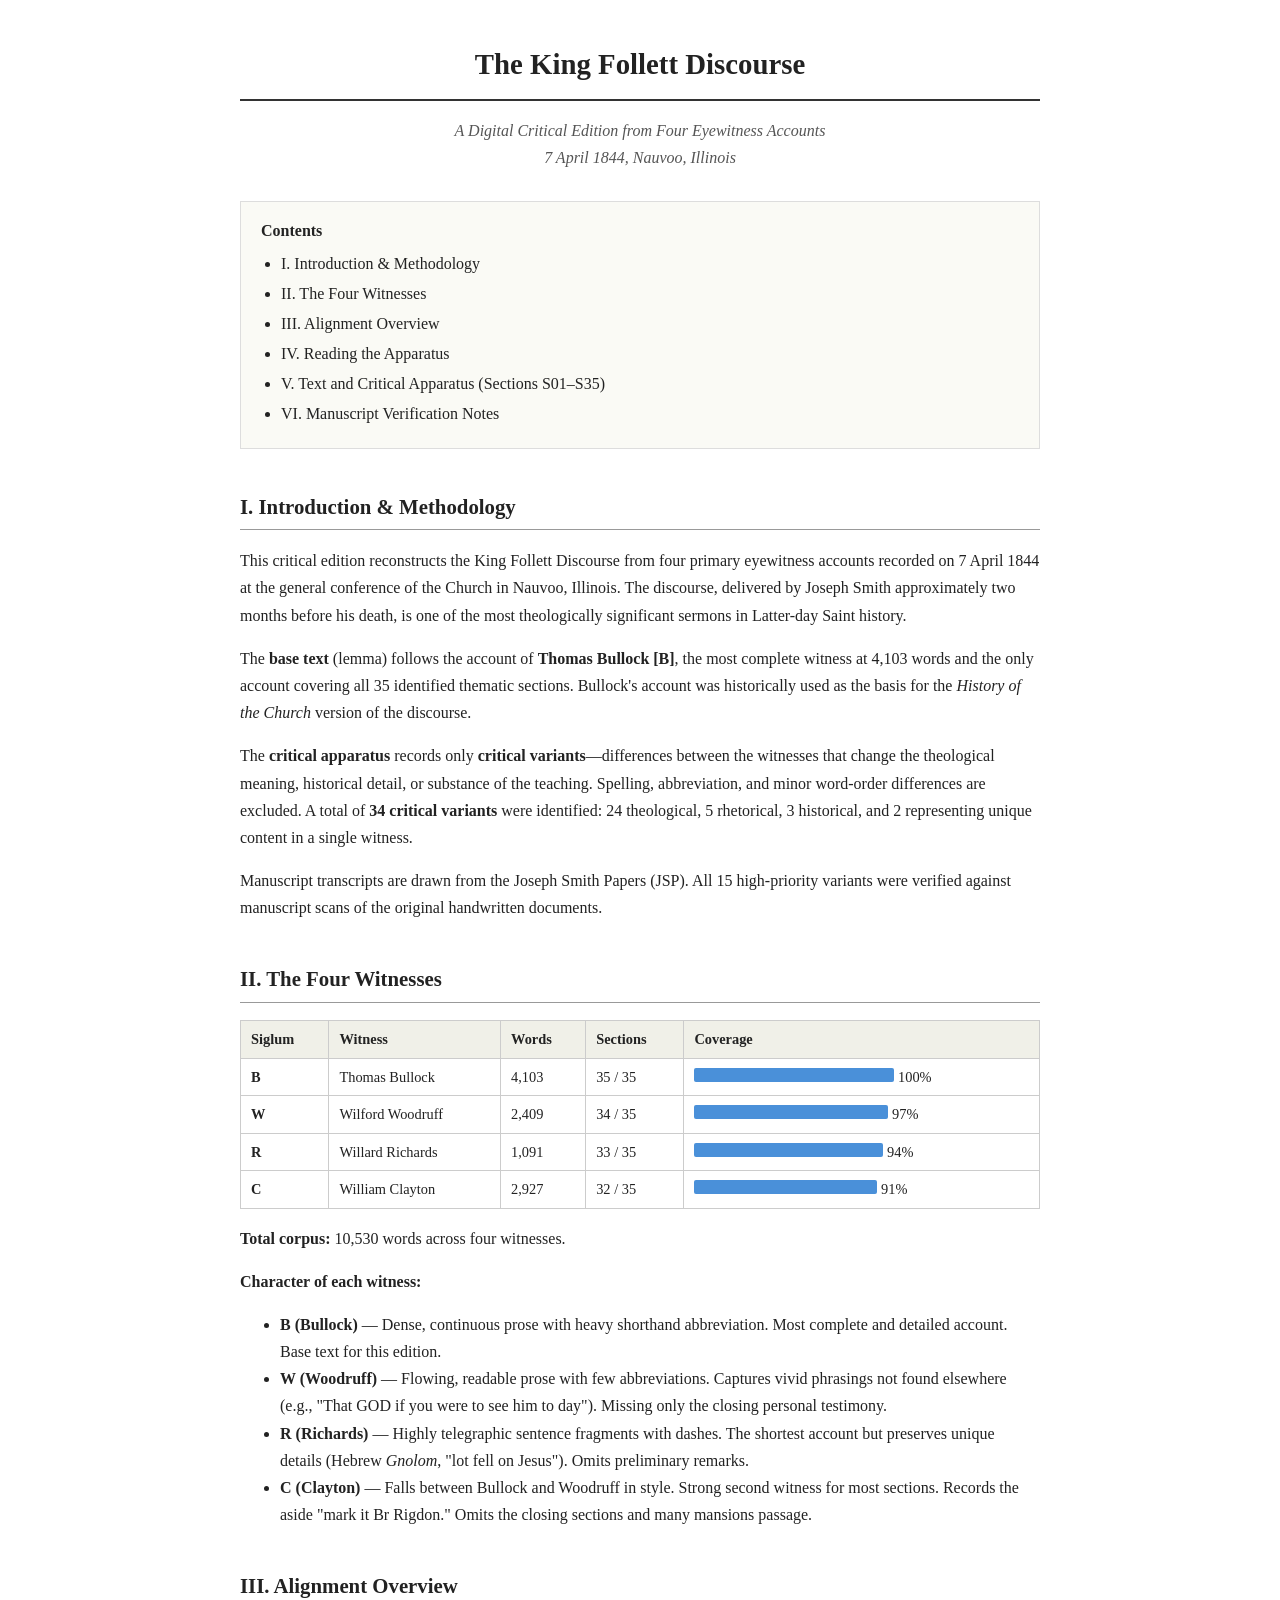
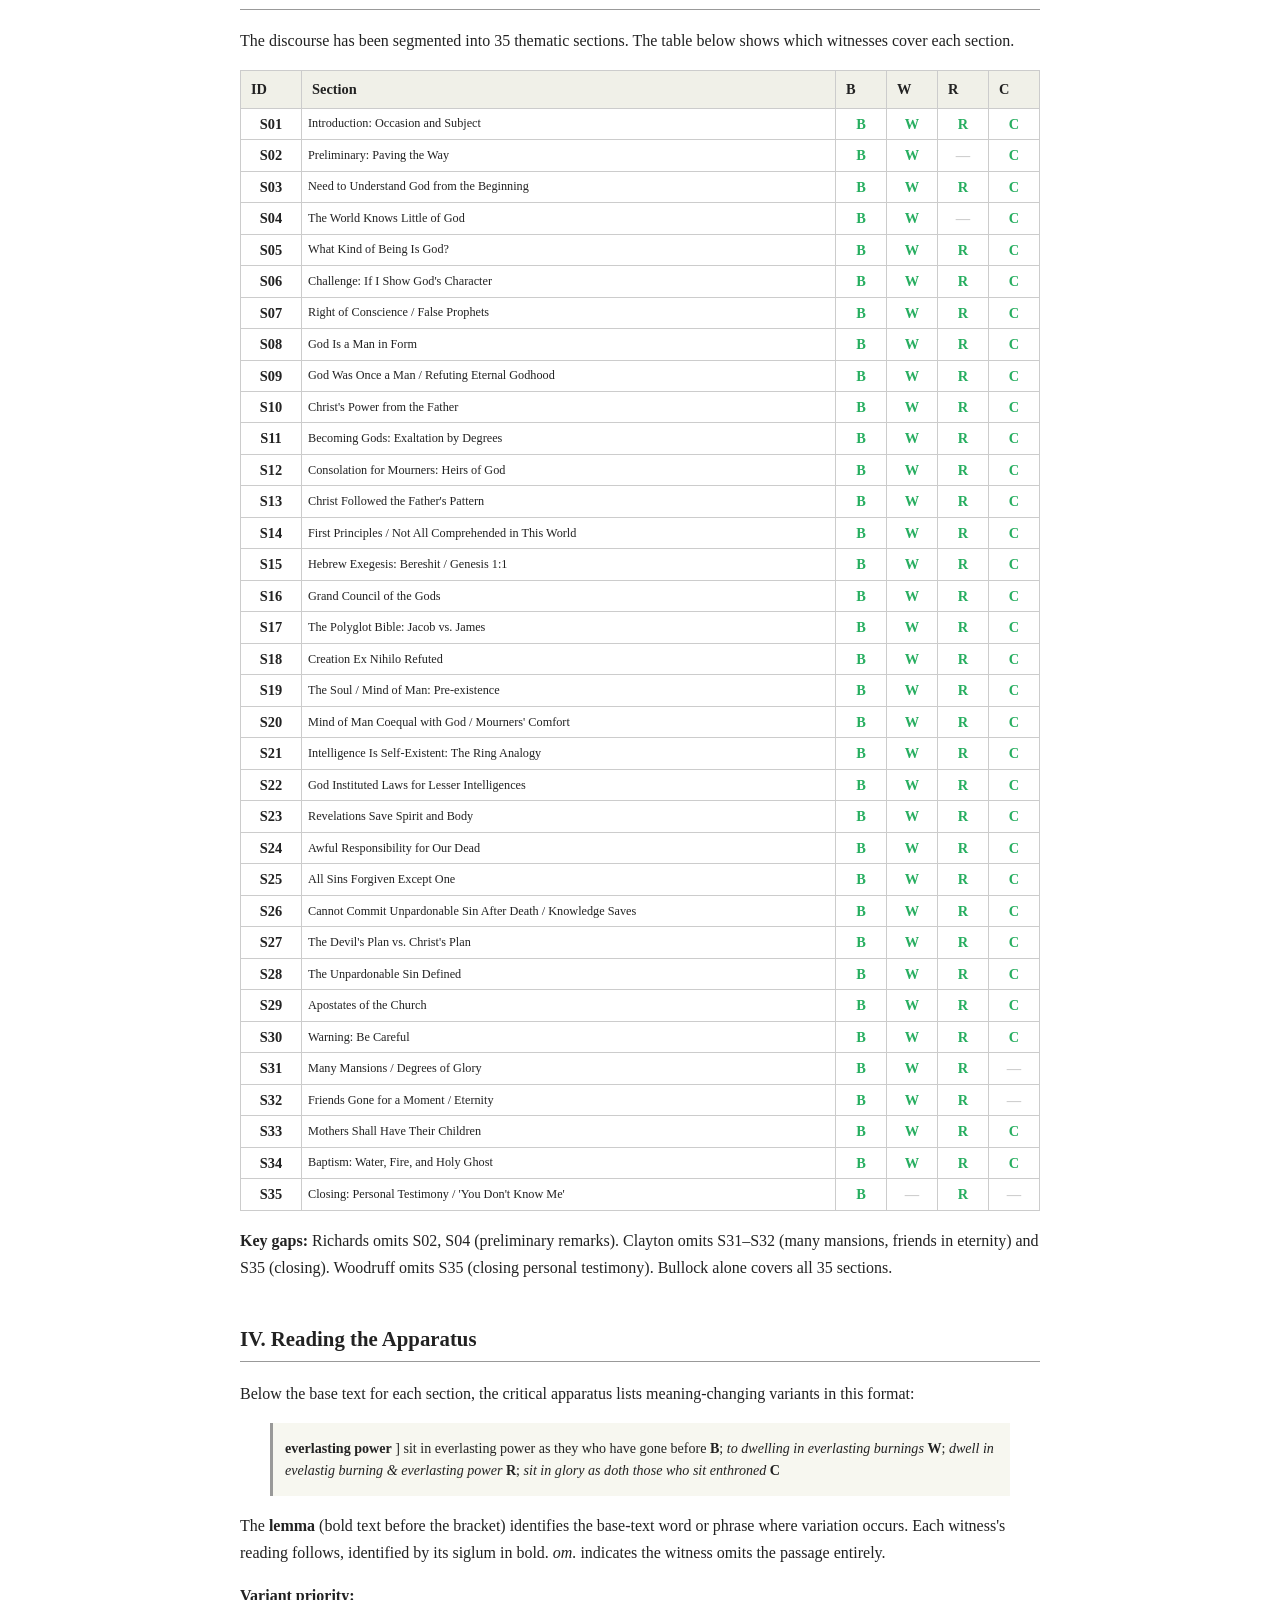
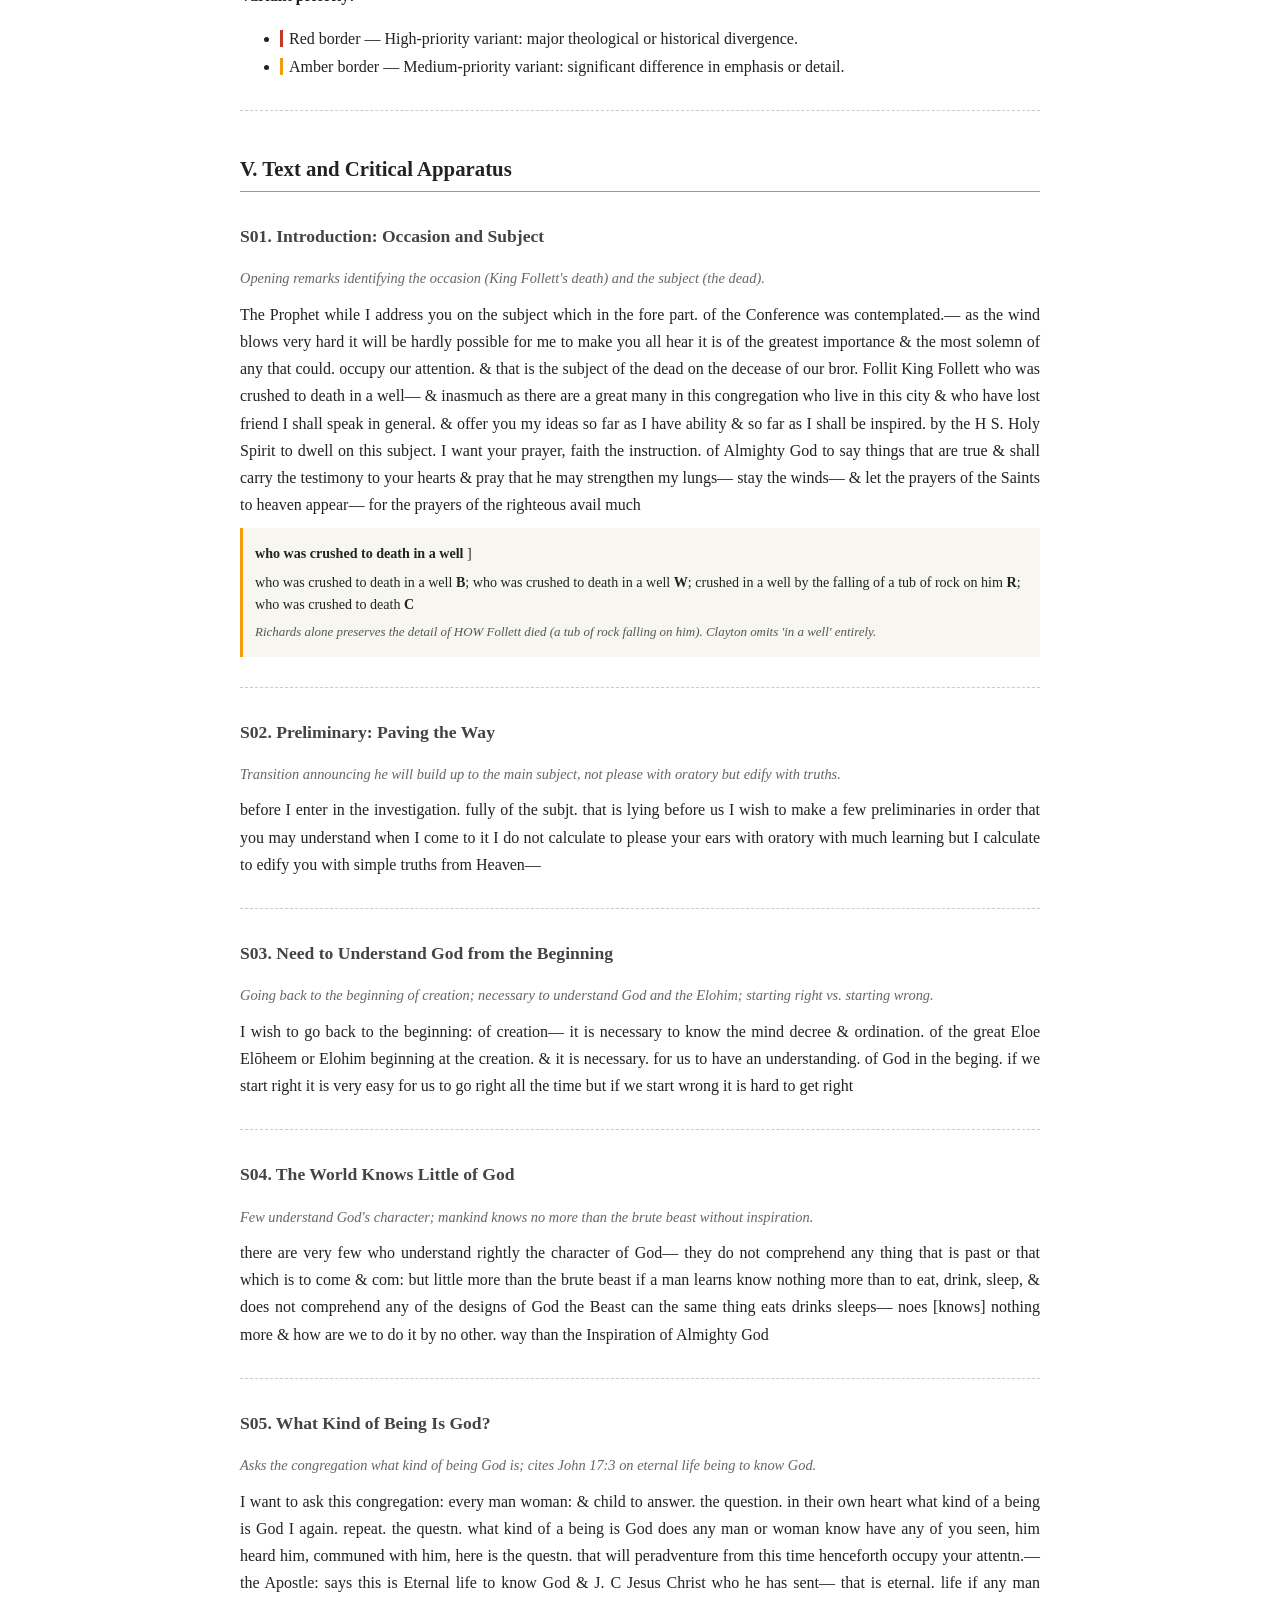
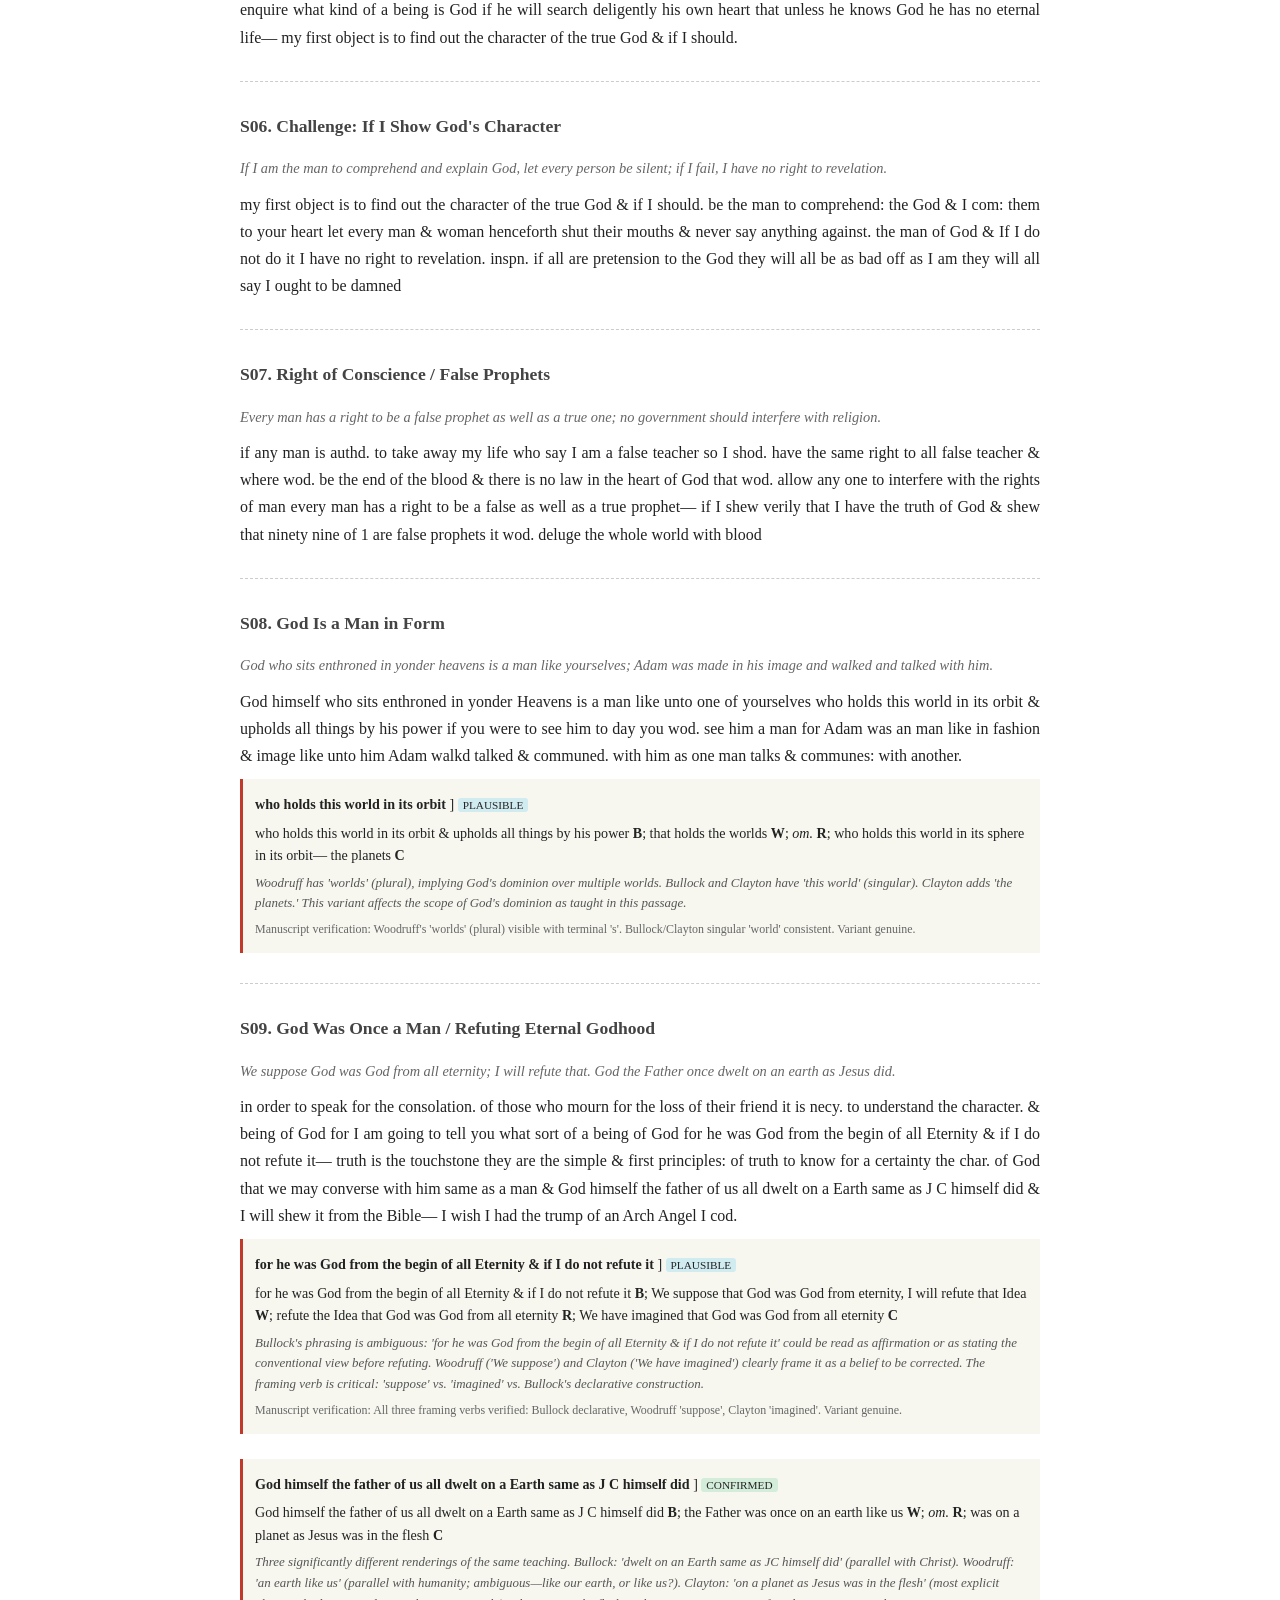
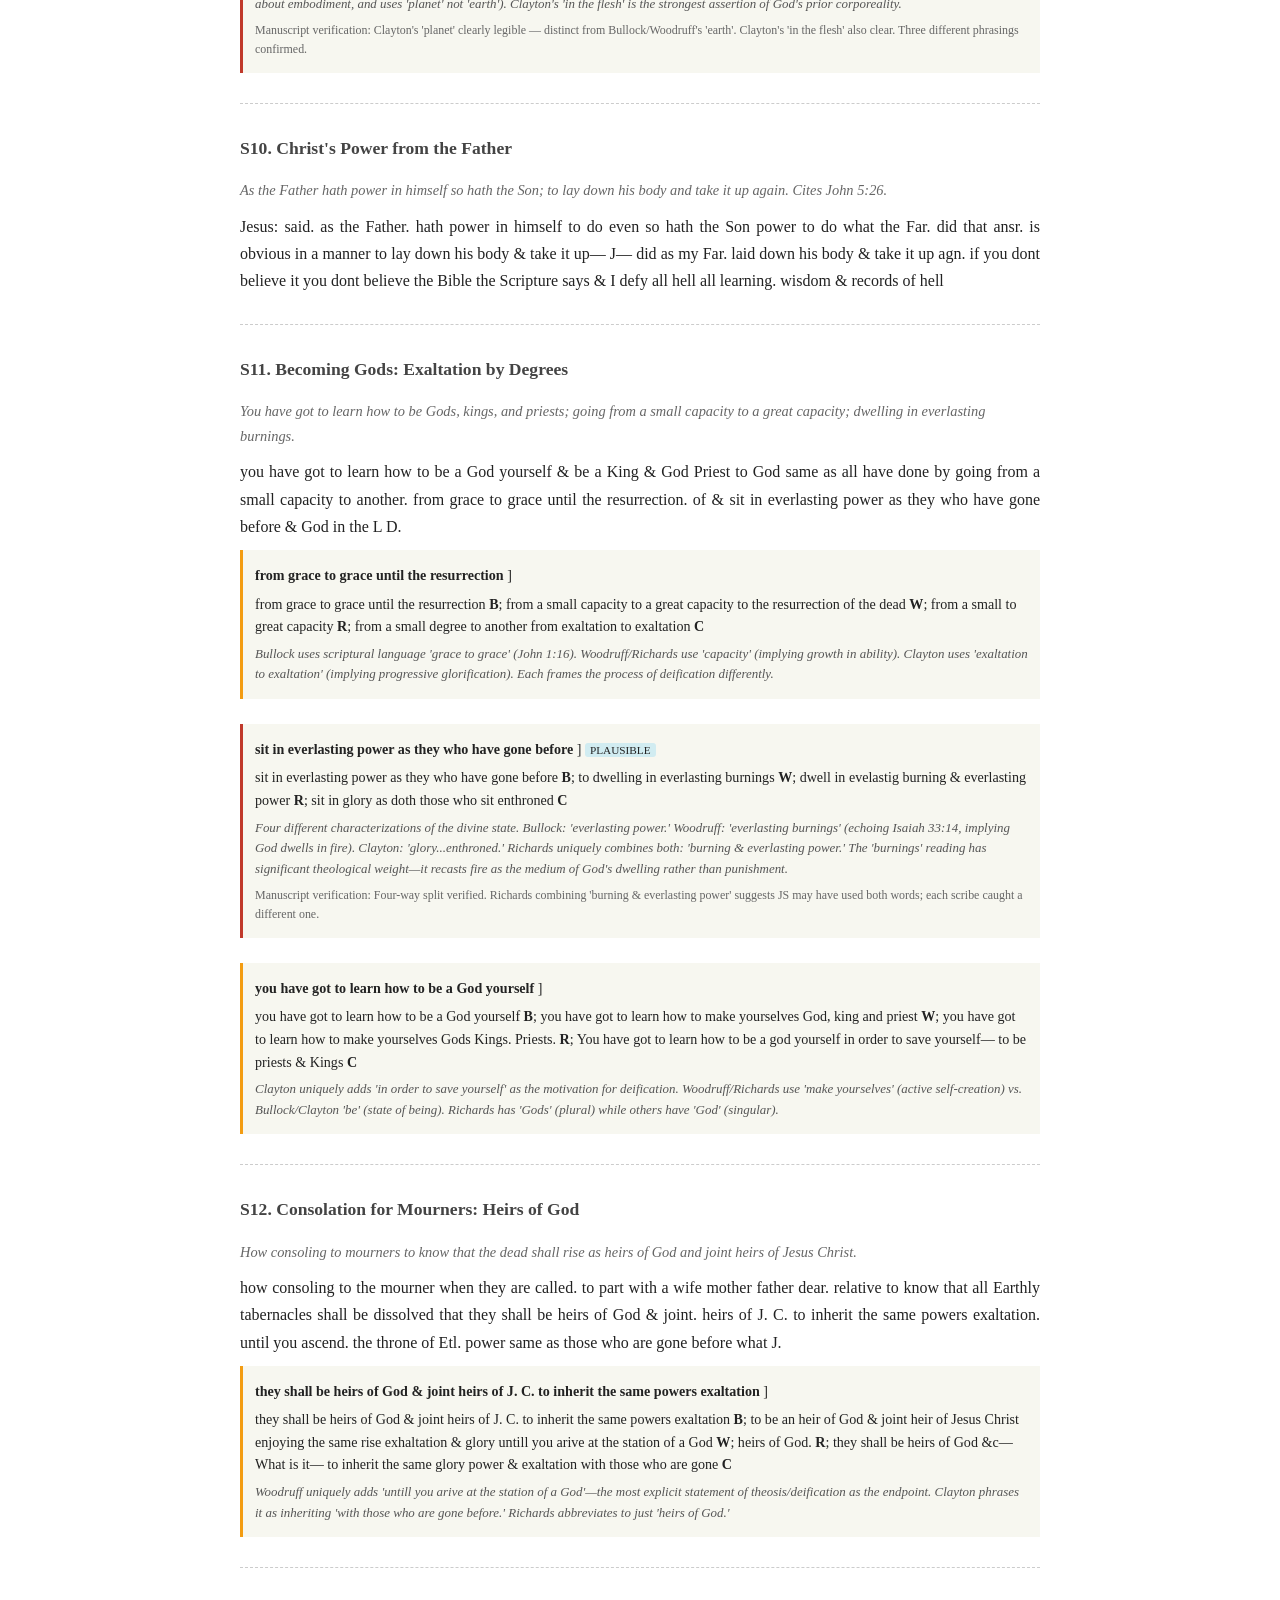
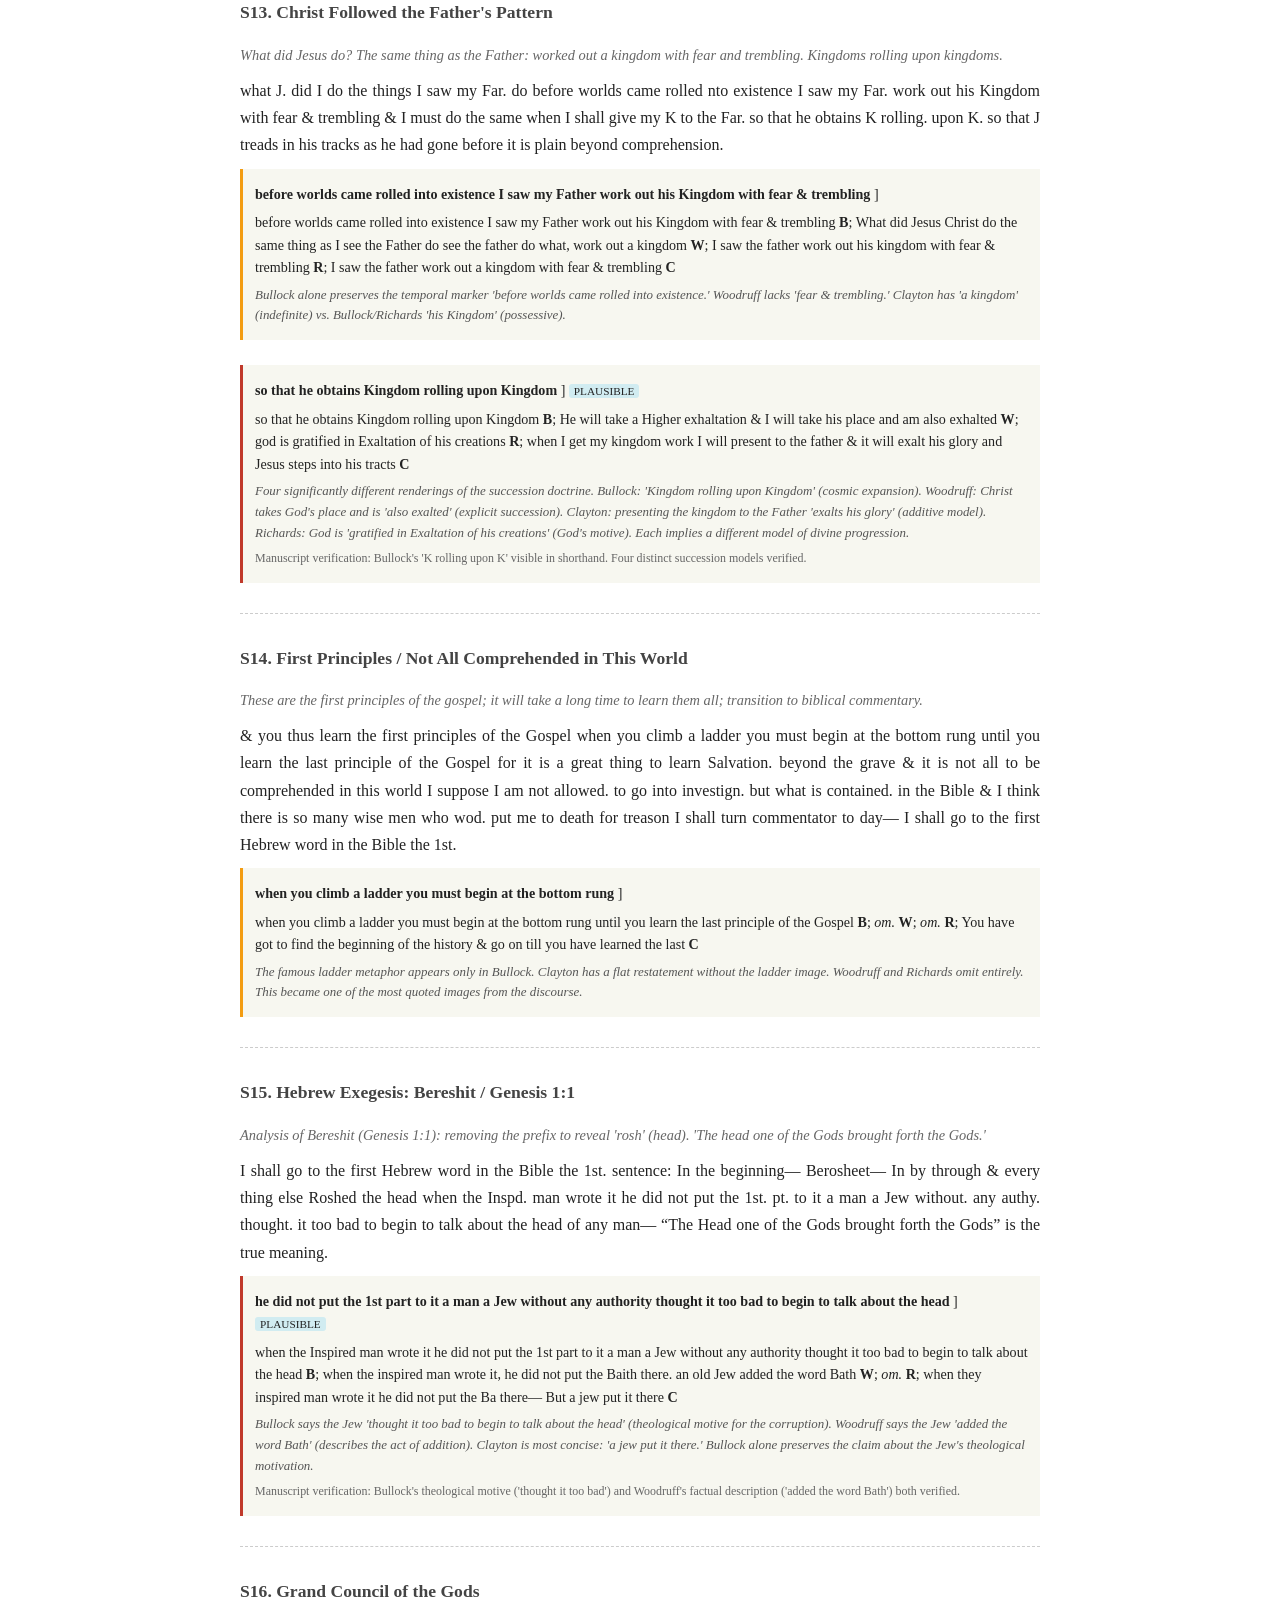
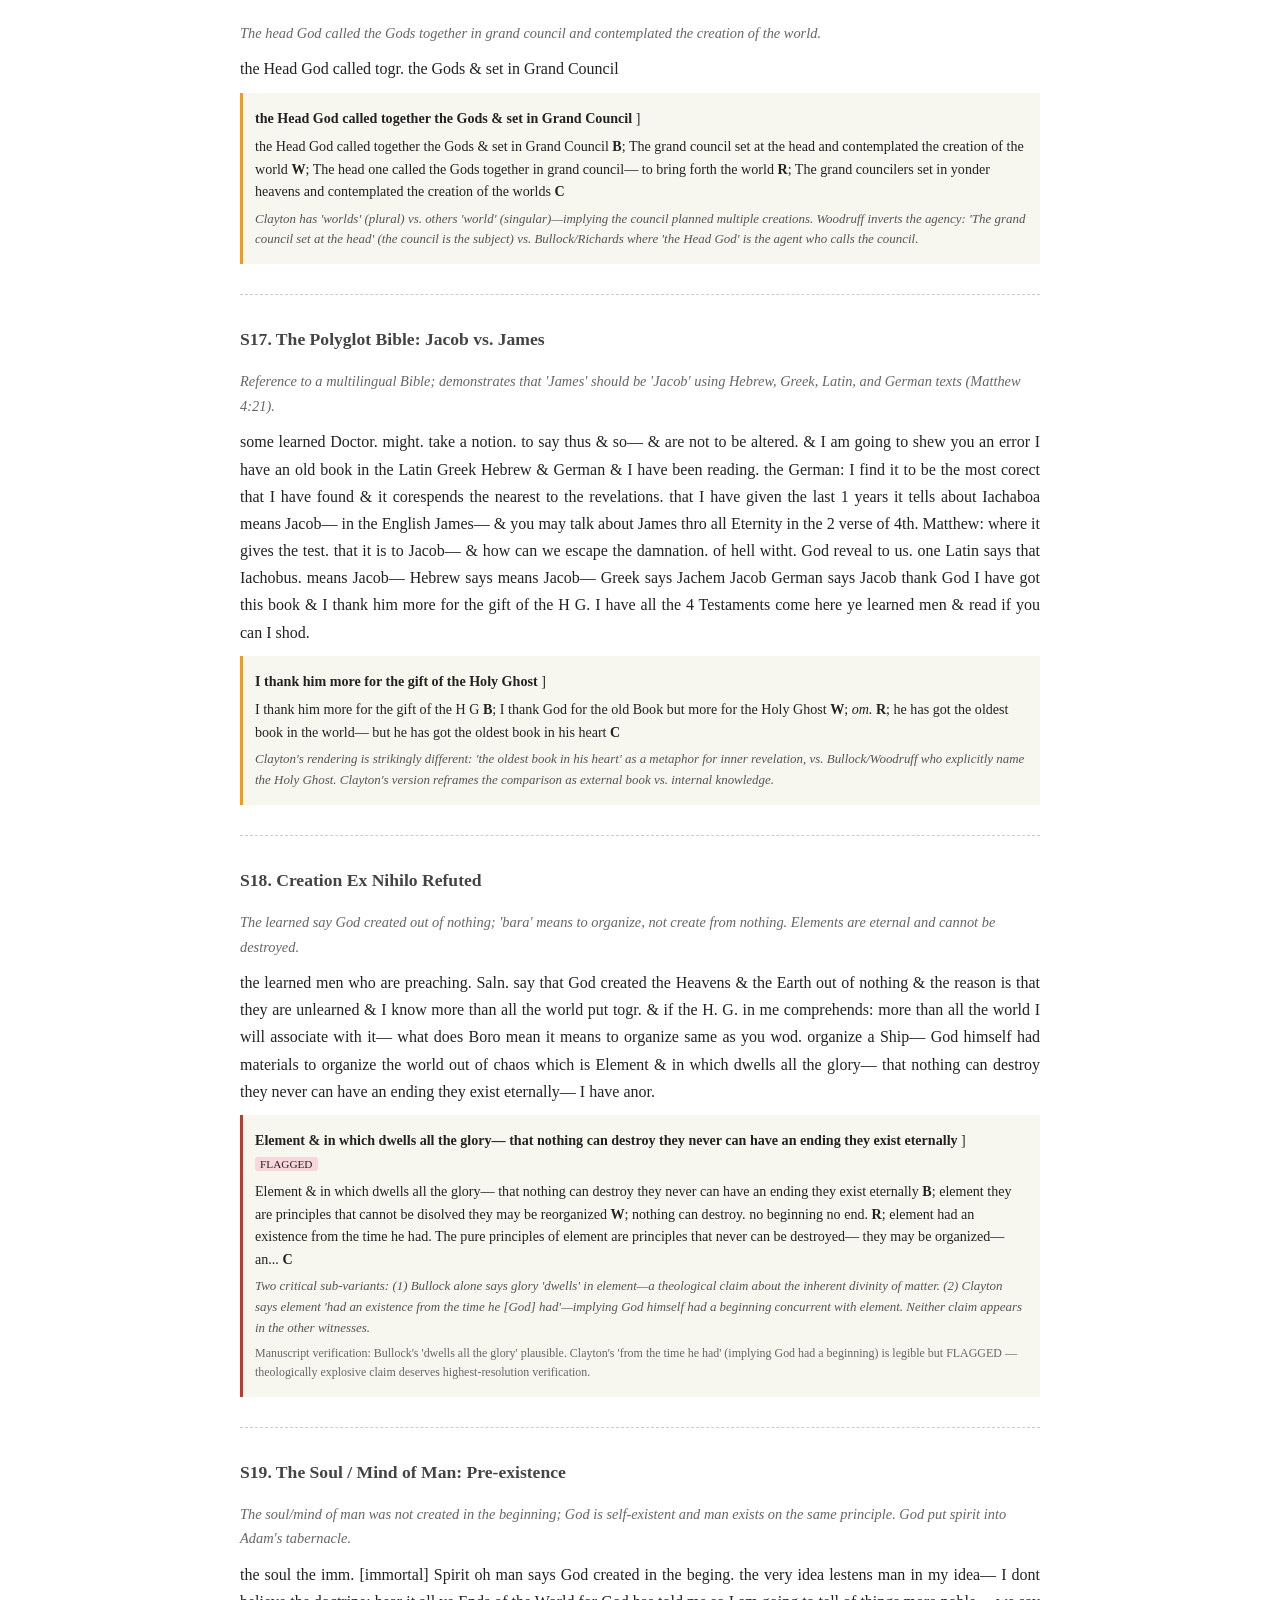
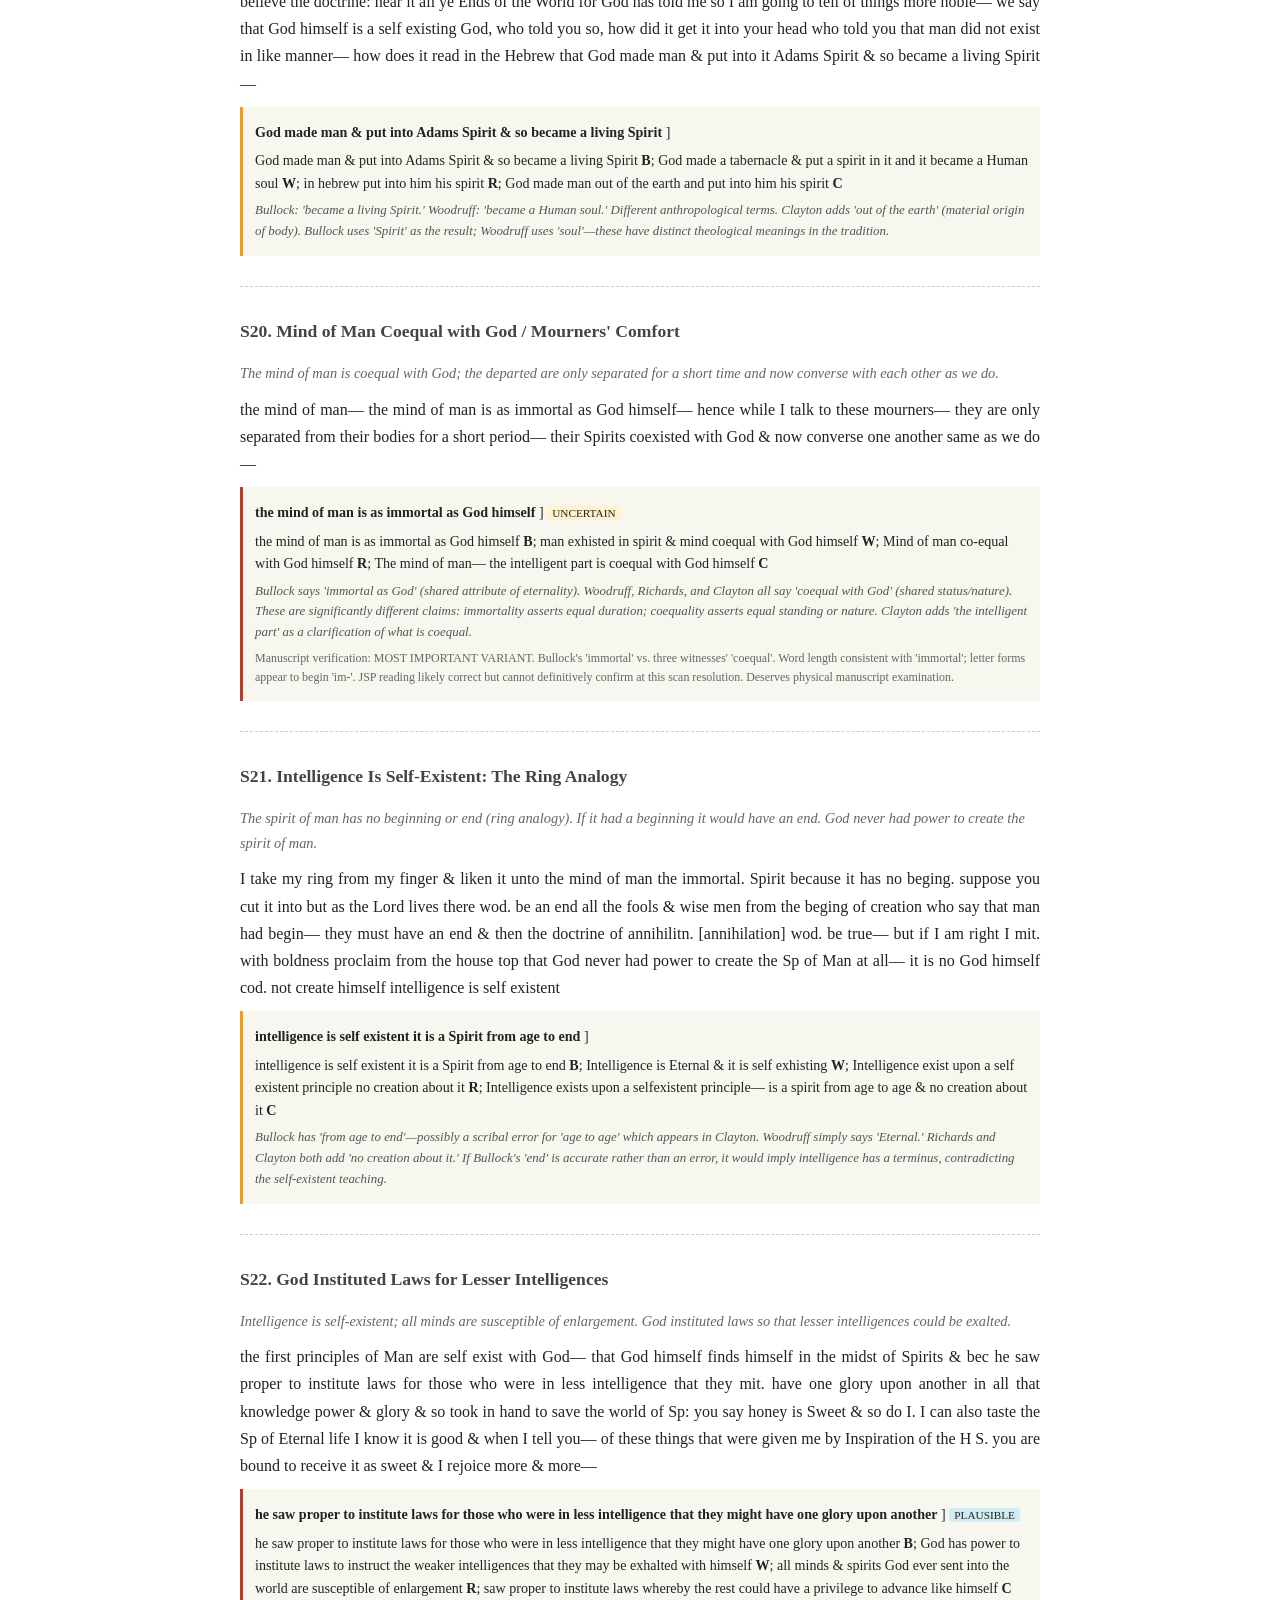
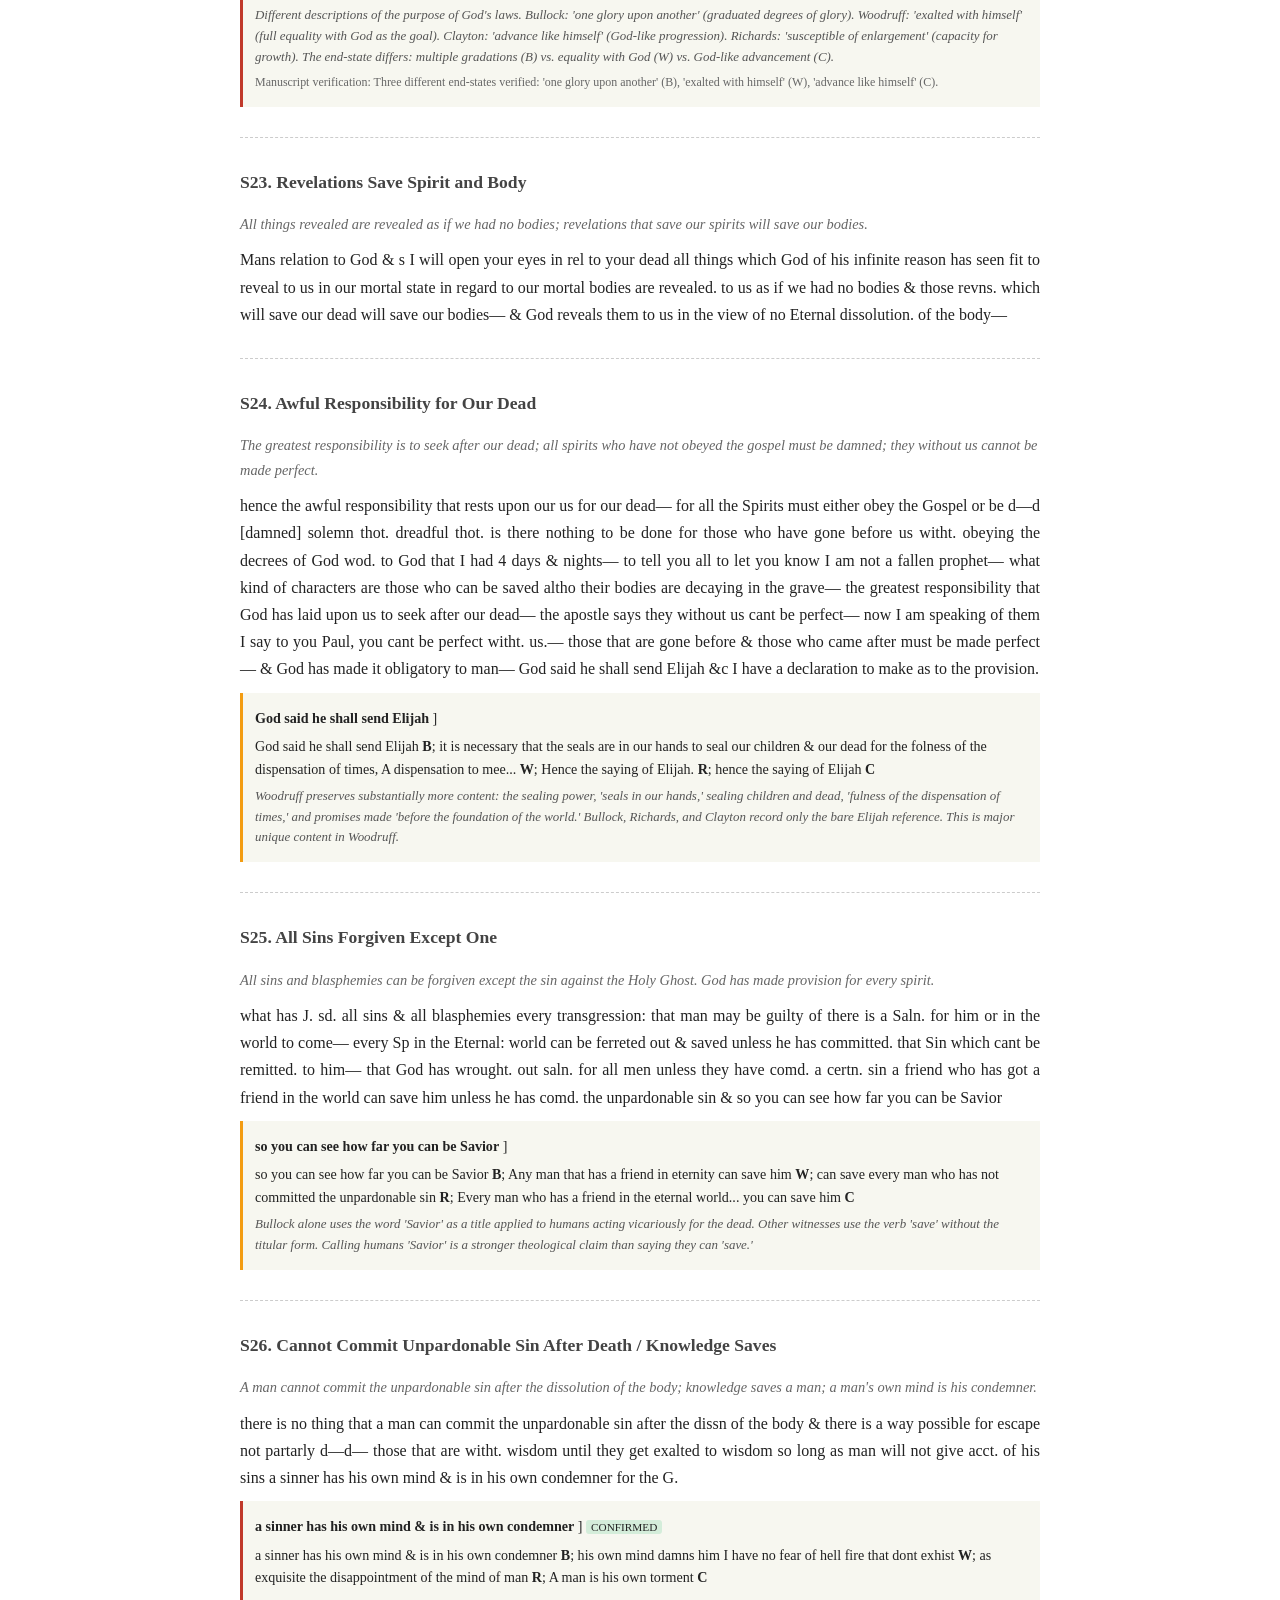
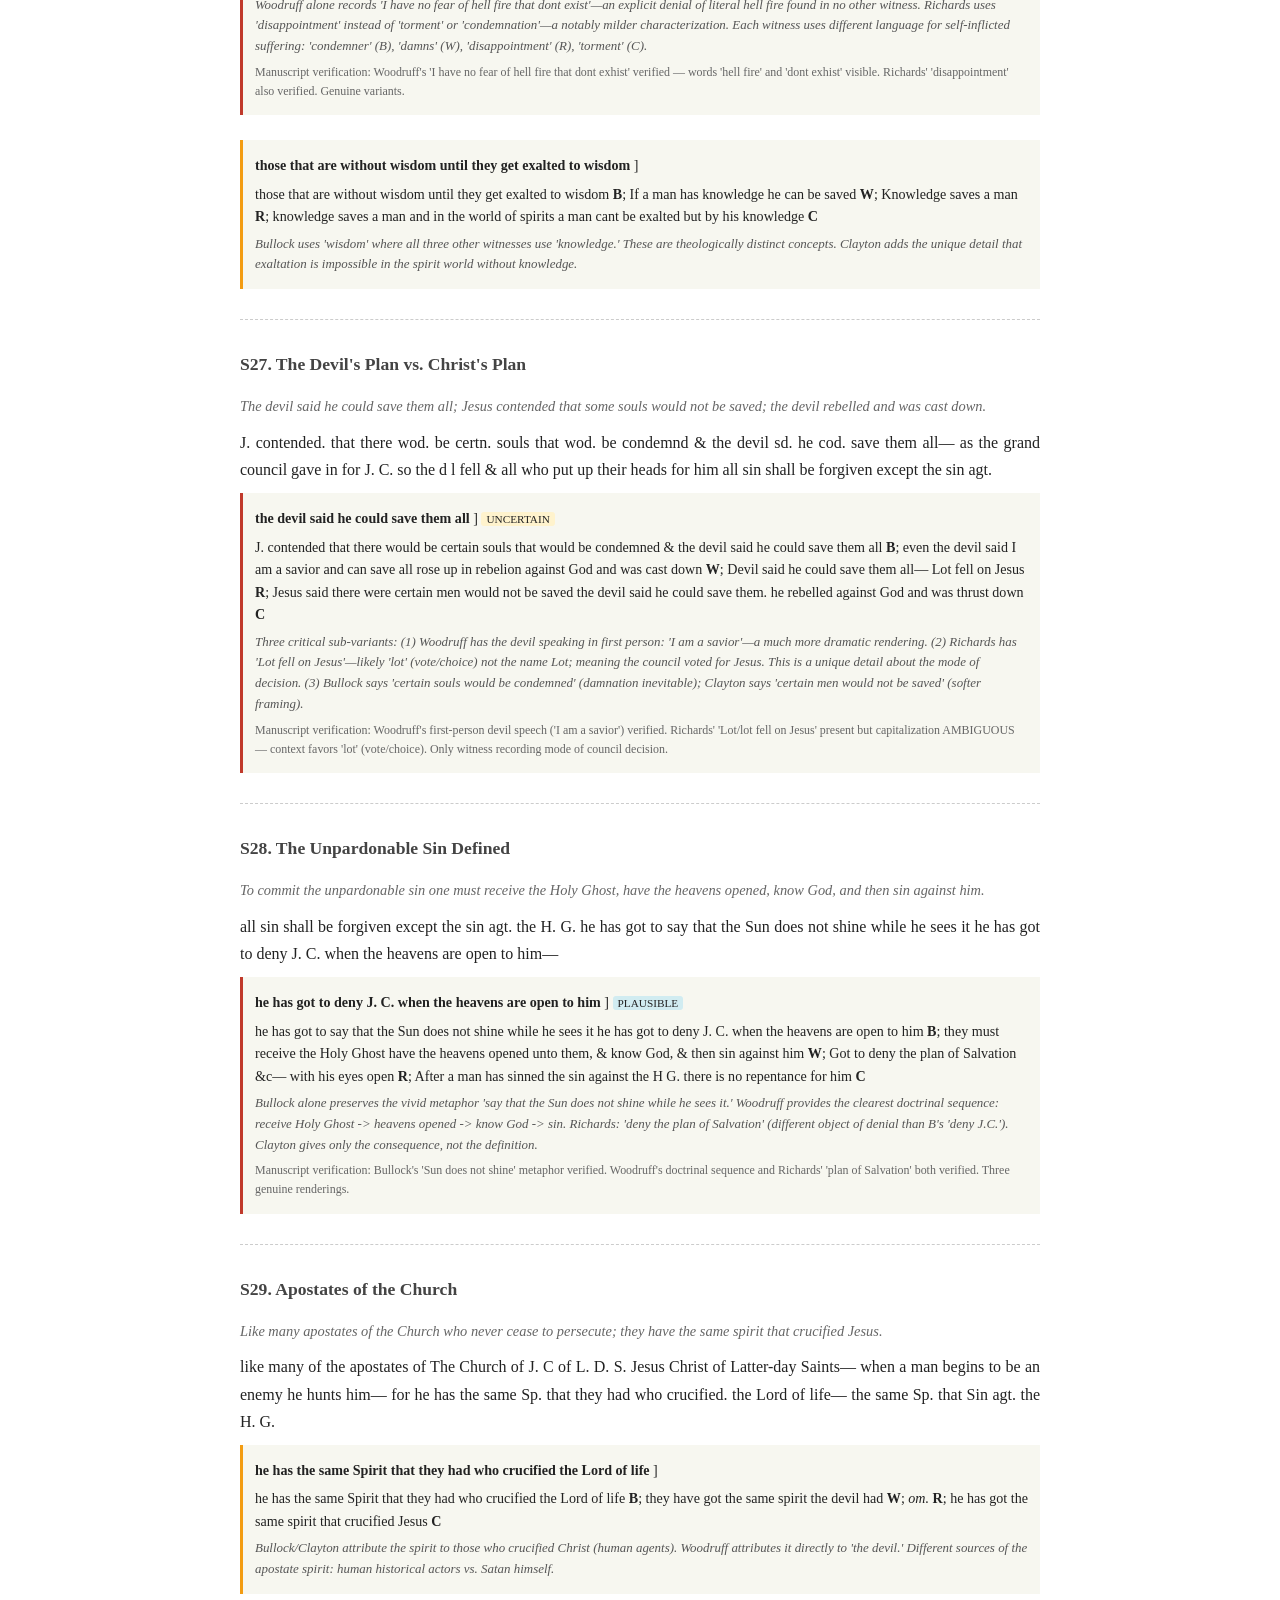
==== docs/index.html @ fa9c946a "King Follett Discourse: Digital Critical Edition" ====
<!DOCTYPE html>
<html lang="en">
<head>
<meta charset="UTF-8">
<title>King Follett Discourse: Digital Critical Edition</title>
<style>
  body {
    font-family: 'Georgia', 'Times New Roman', serif;
    max-width: 800px;
    margin: 40px auto;
    padding: 0 20px;
    line-height: 1.7;
    color: #222;
  }
  h1 {
    text-align: center;
    font-size: 1.8em;
    margin-bottom: 5px;
    border-bottom: 2px solid #333;
    padding-bottom: 10px;
  }
  .subtitle {
    text-align: center;
    font-style: italic;
    color: #555;
    margin-bottom: 30px;
  }
  h2 {
    font-size: 1.3em;
    border-bottom: 1px solid #999;
    padding-bottom: 5px;
    margin-top: 40px;
  }
  h3 {
    font-size: 1.1em;
    color: #444;
    margin-top: 30px;
    margin-bottom: 5px;
  }
  .section-summary {
    font-style: italic;
    color: #666;
    font-size: 0.9em;
    margin-bottom: 10px;
  }
  .base-text {
    margin: 10px 0;
    text-align: justify;
  }
  .apparatus {
    margin: 8px 0 25px 0;
    padding: 8px 12px;
    background: #f7f7f0;
    border-left: 3px solid #999;
    font-size: 0.88em;
    line-height: 1.6;
  }
  .apparatus p {
    margin: 6px 0;
  }
  .apparatus .lemma {
    font-weight: bold;
  }
  .apparatus .note {
    color: #555;
    font-style: italic;
    font-size: 0.92em;
    margin-top: 2px;
  }
  .flag-high {
    border-left-color: #c0392b;
  }
  .flag-medium {
    border-left-color: #f39c12;
  }
  table {
    border-collapse: collapse;
    width: 100%;
    margin: 15px 0;
    font-size: 0.9em;
  }
  th, td {
    border: 1px solid #ccc;
    padding: 6px 10px;
    text-align: left;
  }
  th {
    background: #f0f0e8;
    font-weight: bold;
  }
  td.center {
    text-align: center;
  }
  .stats-bar {
    background: #4a90d9;
    height: 14px;
    display: inline-block;
    border-radius: 2px;
  }
  .toc {
    background: #fafaf5;
    padding: 15px 20px;
    border: 1px solid #ddd;
    margin: 20px 0;
  }
  .toc ul { margin: 5px 0; padding-left: 20px; }
  .toc li { margin: 3px 0; }
  .coverage-grid td {
    text-align: center;
    font-weight: bold;
    padding: 3px 6px;
  }
  .coverage-grid td.present { color: #27ae60; }
  .coverage-grid td.absent { color: #ccc; }
  .coverage-grid td.label { text-align: left; font-weight: normal; font-size: 0.85em; }
  .verification-note {
    font-size: 0.85em;
    color: #666;
    margin-top: 3px;
  }
  .page-break { page-break-before: always; }
  hr.section-divider {
    border: none;
    border-top: 1px dashed #ccc;
    margin: 30px 0;
  }
</style>
</head>
<body>


<h1>The King Follett Discourse</h1>
<p class="subtitle">A Digital Critical Edition from Four Eyewitness Accounts<br>
7 April 1844, Nauvoo, Illinois</p>

<div class="toc">
<b>Contents</b>
<ul>
<li>I. Introduction &amp; Methodology</li>
<li>II. The Four Witnesses</li>
<li>III. Alignment Overview</li>
<li>IV. Reading the Apparatus</li>
<li>V. Text and Critical Apparatus (Sections S01–S35)</li>
<li>VI. Manuscript Verification Notes</li>
</ul>
</div>


<h2>I. Introduction &amp; Methodology</h2>

<p>This critical edition reconstructs the King Follett Discourse from four primary
eyewitness accounts recorded on 7 April 1844 at the general conference of the Church
in Nauvoo, Illinois. The discourse, delivered by Joseph Smith approximately two months
before his death, is one of the most theologically significant sermons in Latter-day
Saint history.</p>

<p>The <b>base text</b> (lemma) follows the account of <b>Thomas Bullock [B]</b>, the
most complete witness at 4,103 words and the only account covering all 35 identified
thematic sections. Bullock's account was historically used as the basis for the
<i>History of the Church</i> version of the discourse.</p>

<p>The <b>critical apparatus</b> records only <b>critical variants</b>—differences
between the witnesses that change the theological meaning, historical detail, or
substance of the teaching. Spelling, abbreviation, and minor word-order differences
are excluded. A total of <b>34 critical variants</b> were identified: 24 theological,
5 rhetorical, 3 historical, and 2 representing unique content in a single witness.</p>

<p>Manuscript transcripts are drawn from the Joseph Smith Papers (JSP). All 15
high-priority variants were verified against manuscript scans of the original
handwritten documents.</p>


<h2>II. The Four Witnesses</h2>

<table>
<tr>
  <th>Siglum</th>
  <th>Witness</th>
  <th>Words</th>
  <th>Sections</th>
  <th>Coverage</th>
</tr>
<tr>
  <td><b>B</b></td>
  <td>Thomas Bullock</td>
  <td>4,103</td>
  <td>35 / 35</td>
  <td><span class="stats-bar" style="width:200px;"></span> 100%</td>
</tr>
<tr>
  <td><b>W</b></td>
  <td>Wilford Woodruff</td>
  <td>2,409</td>
  <td>34 / 35</td>
  <td><span class="stats-bar" style="width:194px;"></span> 97%</td>
</tr>
<tr>
  <td><b>R</b></td>
  <td>Willard Richards</td>
  <td>1,091</td>
  <td>33 / 35</td>
  <td><span class="stats-bar" style="width:189px;"></span> 94%</td>
</tr>
<tr>
  <td><b>C</b></td>
  <td>William Clayton</td>
  <td>2,927</td>
  <td>32 / 35</td>
  <td><span class="stats-bar" style="width:183px;"></span> 91%</td>
</tr>
</table>

<p><b>Total corpus:</b> 10,530 words across four witnesses.</p>

<p><b>Character of each witness:</b></p>
<ul>
<li><b>B (Bullock)</b> — Dense, continuous prose with heavy shorthand abbreviation. Most
complete and detailed account. Base text for this edition.</li>
<li><b>W (Woodruff)</b> — Flowing, readable prose with few abbreviations. Captures vivid
phrasings not found elsewhere (e.g., "That GOD if you were to see him to day").
Missing only the closing personal testimony.</li>
<li><b>R (Richards)</b> — Highly telegraphic sentence fragments with dashes. The shortest
account but preserves unique details (Hebrew <i>Gnolom</i>, "lot fell on Jesus").
Omits preliminary remarks.</li>
<li><b>C (Clayton)</b> — Falls between Bullock and Woodruff in style. Strong second
witness for most sections. Records the aside "mark it Br Rigdon." Omits the
closing sections and many mansions passage.</li>
</ul>


<h2>III. Alignment Overview</h2>

<p>The discourse has been segmented into 35 thematic sections. The table below shows
which witnesses cover each section.</p>

<table class="coverage-grid">
<tr>
  <th style="width:40px;">ID</th>
  <th>Section</th>
  <th style="width:30px;">B</th>
  <th style="width:30px;">W</th>
  <th style="width:30px;">R</th>
  <th style="width:30px;">C</th>
</tr>

<tr><td class="center">S01</td><td class="label">Introduction: Occasion and Subject</td><td class="present">B</td><td class="present">W</td><td class="present">R</td><td class="present">C</td></tr>
<tr><td class="center">S02</td><td class="label">Preliminary: Paving the Way</td><td class="present">B</td><td class="present">W</td><td class="absent">—</td><td class="present">C</td></tr>
<tr><td class="center">S03</td><td class="label">Need to Understand God from the Beginning</td><td class="present">B</td><td class="present">W</td><td class="present">R</td><td class="present">C</td></tr>
<tr><td class="center">S04</td><td class="label">The World Knows Little of God</td><td class="present">B</td><td class="present">W</td><td class="absent">—</td><td class="present">C</td></tr>
<tr><td class="center">S05</td><td class="label">What Kind of Being Is God?</td><td class="present">B</td><td class="present">W</td><td class="present">R</td><td class="present">C</td></tr>
<tr><td class="center">S06</td><td class="label">Challenge: If I Show God's Character</td><td class="present">B</td><td class="present">W</td><td class="present">R</td><td class="present">C</td></tr>
<tr><td class="center">S07</td><td class="label">Right of Conscience / False Prophets</td><td class="present">B</td><td class="present">W</td><td class="present">R</td><td class="present">C</td></tr>
<tr><td class="center">S08</td><td class="label">God Is a Man in Form</td><td class="present">B</td><td class="present">W</td><td class="present">R</td><td class="present">C</td></tr>
<tr><td class="center">S09</td><td class="label">God Was Once a Man / Refuting Eternal Godhood</td><td class="present">B</td><td class="present">W</td><td class="present">R</td><td class="present">C</td></tr>
<tr><td class="center">S10</td><td class="label">Christ's Power from the Father</td><td class="present">B</td><td class="present">W</td><td class="present">R</td><td class="present">C</td></tr>
<tr><td class="center">S11</td><td class="label">Becoming Gods: Exaltation by Degrees</td><td class="present">B</td><td class="present">W</td><td class="present">R</td><td class="present">C</td></tr>
<tr><td class="center">S12</td><td class="label">Consolation for Mourners: Heirs of God</td><td class="present">B</td><td class="present">W</td><td class="present">R</td><td class="present">C</td></tr>
<tr><td class="center">S13</td><td class="label">Christ Followed the Father's Pattern</td><td class="present">B</td><td class="present">W</td><td class="present">R</td><td class="present">C</td></tr>
<tr><td class="center">S14</td><td class="label">First Principles / Not All Comprehended in This World</td><td class="present">B</td><td class="present">W</td><td class="present">R</td><td class="present">C</td></tr>
<tr><td class="center">S15</td><td class="label">Hebrew Exegesis: Bereshit / Genesis 1:1</td><td class="present">B</td><td class="present">W</td><td class="present">R</td><td class="present">C</td></tr>
<tr><td class="center">S16</td><td class="label">Grand Council of the Gods</td><td class="present">B</td><td class="present">W</td><td class="present">R</td><td class="present">C</td></tr>
<tr><td class="center">S17</td><td class="label">The Polyglot Bible: Jacob vs. James</td><td class="present">B</td><td class="present">W</td><td class="present">R</td><td class="present">C</td></tr>
<tr><td class="center">S18</td><td class="label">Creation Ex Nihilo Refuted</td><td class="present">B</td><td class="present">W</td><td class="present">R</td><td class="present">C</td></tr>
<tr><td class="center">S19</td><td class="label">The Soul / Mind of Man: Pre-existence</td><td class="present">B</td><td class="present">W</td><td class="present">R</td><td class="present">C</td></tr>
<tr><td class="center">S20</td><td class="label">Mind of Man Coequal with God / Mourners' Comfort</td><td class="present">B</td><td class="present">W</td><td class="present">R</td><td class="present">C</td></tr>
<tr><td class="center">S21</td><td class="label">Intelligence Is Self-Existent: The Ring Analogy</td><td class="present">B</td><td class="present">W</td><td class="present">R</td><td class="present">C</td></tr>
<tr><td class="center">S22</td><td class="label">God Instituted Laws for Lesser Intelligences</td><td class="present">B</td><td class="present">W</td><td class="present">R</td><td class="present">C</td></tr>
<tr><td class="center">S23</td><td class="label">Revelations Save Spirit and Body</td><td class="present">B</td><td class="present">W</td><td class="present">R</td><td class="present">C</td></tr>
<tr><td class="center">S24</td><td class="label">Awful Responsibility for Our Dead</td><td class="present">B</td><td class="present">W</td><td class="present">R</td><td class="present">C</td></tr>
<tr><td class="center">S25</td><td class="label">All Sins Forgiven Except One</td><td class="present">B</td><td class="present">W</td><td class="present">R</td><td class="present">C</td></tr>
<tr><td class="center">S26</td><td class="label">Cannot Commit Unpardonable Sin After Death / Knowledge Saves</td><td class="present">B</td><td class="present">W</td><td class="present">R</td><td class="present">C</td></tr>
<tr><td class="center">S27</td><td class="label">The Devil's Plan vs. Christ's Plan</td><td class="present">B</td><td class="present">W</td><td class="present">R</td><td class="present">C</td></tr>
<tr><td class="center">S28</td><td class="label">The Unpardonable Sin Defined</td><td class="present">B</td><td class="present">W</td><td class="present">R</td><td class="present">C</td></tr>
<tr><td class="center">S29</td><td class="label">Apostates of the Church</td><td class="present">B</td><td class="present">W</td><td class="present">R</td><td class="present">C</td></tr>
<tr><td class="center">S30</td><td class="label">Warning: Be Careful</td><td class="present">B</td><td class="present">W</td><td class="present">R</td><td class="present">C</td></tr>
<tr><td class="center">S31</td><td class="label">Many Mansions / Degrees of Glory</td><td class="present">B</td><td class="present">W</td><td class="present">R</td><td class="absent">—</td></tr>
<tr><td class="center">S32</td><td class="label">Friends Gone for a Moment / Eternity</td><td class="present">B</td><td class="present">W</td><td class="present">R</td><td class="absent">—</td></tr>
<tr><td class="center">S33</td><td class="label">Mothers Shall Have Their Children</td><td class="present">B</td><td class="present">W</td><td class="present">R</td><td class="present">C</td></tr>
<tr><td class="center">S34</td><td class="label">Baptism: Water, Fire, and Holy Ghost</td><td class="present">B</td><td class="present">W</td><td class="present">R</td><td class="present">C</td></tr>
<tr><td class="center">S35</td><td class="label">Closing: Personal Testimony / 'You Don't Know Me'</td><td class="present">B</td><td class="absent">—</td><td class="present">R</td><td class="absent">—</td></tr>

</table>

<p><b>Key gaps:</b> Richards omits S02, S04 (preliminary remarks). Clayton omits
S31–S32 (many mansions, friends in eternity) and S35 (closing). Woodruff omits
S35 (closing personal testimony). Bullock alone covers all 35 sections.</p>


<h2>IV. Reading the Apparatus</h2>

<p>Below the base text for each section, the critical apparatus lists meaning-changing
variants in this format:</p>

<div class="apparatus" style="margin:10px 30px;">
<p><span class="lemma">everlasting power</span> ] sit in everlasting power as they
who have gone before <b>B</b>; <i>to dwelling in everlasting burnings</i> <b>W</b>;
<i>dwell in evelastig burning &amp; everlasting power</i> <b>R</b>; <i>sit in glory
as doth those who sit enthroned</i> <b>C</b></p>
</div>

<p>The <b>lemma</b> (bold text before the bracket) identifies the base-text word or phrase
where variation occurs. Each witness's reading follows, identified by its siglum in bold.
<i>om.</i> indicates the witness omits the passage entirely.</p>

<p><b>Variant priority:</b></p>
<ul>
<li><span style="border-left:3px solid #c0392b;padding-left:6px;">Red border</span> —
High-priority variant: major theological or historical divergence.</li>
<li><span style="border-left:3px solid #f39c12;padding-left:6px;">Amber border</span> —
Medium-priority variant: significant difference in emphasis or detail.</li>
</ul>


<hr class="section-divider">
<h2>V. Text and Critical Apparatus</h2>

<h3>S01. Introduction: Occasion and Subject</h3>
<p class="section-summary">Opening remarks identifying the occasion (King Follett's death) and the subject (the dead).</p>
<p class="base-text">The Prophet while I address you on the subject which in the fore part. of the Conference was contemplated.— as the wind blows very hard it will be hardly possible for me to make you all hear it is of the greatest importance & the most solemn of any that could. occupy our attention. & that is the subject of the dead on the decease of our bror. Follit King Follett who was crushed to death in a well— & inasmuch as there are a great many in this congregation who live in this city & who have lost friend I shall speak in general. & offer you my ideas so far as I have ability & so far as I shall be inspired. by the H S. Holy Spirit to dwell on this subject. I want your prayer, faith the instruction. of Almighty God to say things that are true & shall carry the testimony to your hearts & pray that he may strengthen my lungs— stay the winds— & let the prayers of the Saints to heaven appear— for the prayers of the righteous avail much</p>
<div class="apparatus flag-medium">
<p><span class="lemma">who was crushed to death in a well</span> ]</p>
<p>who was crushed to death in a well <b>B</b>; who was crushed to death in a well <b>W</b>; crushed in a well by the falling of a tub of rock on him <b>R</b>; who was crushed to death <b>C</b></p>
<p class="note">Richards alone preserves the detail of HOW Follett died (a tub of rock falling on him). Clayton omits 'in a well' entirely.</p>
</div>
<hr class="section-divider">
<h3>S02. Preliminary: Paving the Way</h3>
<p class="section-summary">Transition announcing he will build up to the main subject, not please with oratory but edify with truths.</p>
<p class="base-text">before I enter in the investigation. fully of the subjt. that is lying before us I wish to make a few preliminaries in order that you may understand when I come to it I do not calculate to please your ears with oratory with much learning but I calculate to edify you with simple truths from Heaven—</p>
<hr class="section-divider">
<h3>S03. Need to Understand God from the Beginning</h3>
<p class="section-summary">Going back to the beginning of creation; necessary to understand God and the Elohim; starting right vs. starting wrong.</p>
<p class="base-text">I wish to go back to the beginning: of creation— it is necessary to know the mind decree & ordination. of the great Eloe Elōheem or Elohim beginning at the creation. & it is necessary. for us to have an understanding. of God in the beging. if we start right it is very easy for us to go right all the time but if we start wrong it is hard to get right</p>
<hr class="section-divider">
<h3>S04. The World Knows Little of God</h3>
<p class="section-summary">Few understand God's character; mankind knows no more than the brute beast without inspiration.</p>
<p class="base-text">there are very few who understand rightly the character of God— they do not comprehend any thing that is past or that which is to come & com: but little more than the brute beast if a man learns know nothing more than to eat, drink, sleep, & does not comprehend any of the designs of God the Beast can the same thing eats drinks sleeps— noes [knows] nothing more & how are we to do it by no other. way than the Inspiration of Almighty God</p>
<hr class="section-divider">
<h3>S05. What Kind of Being Is God?</h3>
<p class="section-summary">Asks the congregation what kind of being God is; cites John 17:3 on eternal life being to know God.</p>
<p class="base-text">I want to ask this congregation: every man woman: & child to answer. the question. in their own heart what kind of a being is God I again. repeat. the questn. what kind of a being is God does any man or woman know have any of you seen, him heard him, communed with him, here is the questn. that will peradventure from this time henceforth occupy your attentn.— the Apostle: says this is Eternal life to know God & J. C Jesus Christ who he has sent— that is eternal. life if any man enquire what kind of a being is God if he will search deligently his own heart that unless he knows God he has no eternal life— my first object is to find out the character of the true God & if I should.</p>
<hr class="section-divider">
<h3>S06. Challenge: If I Show God's Character</h3>
<p class="section-summary">If I am the man to comprehend and explain God, let every person be silent; if I fail, I have no right to revelation.</p>
<p class="base-text">my first object is to find out the character of the true God & if I should. be the man to comprehend: the God & I com: them to your heart let every man & woman henceforth shut their mouths & never say anything against. the man of God & If I do not do it I have no right to revelation. inspn. if all are pretension to the God they will all be as bad off as I am they will all say I ought to be damned</p>
<hr class="section-divider">
<h3>S07. Right of Conscience / False Prophets</h3>
<p class="section-summary">Every man has a right to be a false prophet as well as a true one; no government should interfere with religion.</p>
<p class="base-text">if any man is authd. to take away my life who say I am a false teacher so I shod. have the same right to all false teacher & where wod. be the end of the blood & there is no law in the heart of God that wod. allow any one to interfere with the rights of man every man has a right to be a false as well as a true prophet— if I shew verily that I have the truth of God & shew that ninety nine of 1 are false prophets it wod. deluge the whole world with blood</p>
<hr class="section-divider">
<h3>S08. God Is a Man in Form</h3>
<p class="section-summary">God who sits enthroned in yonder heavens is a man like yourselves; Adam was made in his image and walked and talked with him.</p>
<p class="base-text">God himself who sits enthroned in yonder Heavens is a man like unto one of yourselves who holds this world in its orbit & upholds all things by his power if you were to see him to day you wod. see him a man for Adam was an man like in fashion & image like unto him Adam walkd talked & communed. with him as one man talks & communes: with another.</p>
<div class="apparatus flag-high">
<p><span class="lemma">who holds this world in its orbit</span> ] <span style="background:#d1ecf1;padding:1px 5px;border-radius:3px;font-size:0.8em;">PLAUSIBLE</span></p>
<p>who holds this world in its orbit & upholds all things by his power <b>B</b>; that holds the worlds <b>W</b>; <i>om.</i> <b>R</b>; who holds this world in its sphere in its orbit— the planets <b>C</b></p>
<p class="note">Woodruff has 'worlds' (plural), implying God's dominion over multiple worlds. Bullock and Clayton have 'this world' (singular). Clayton adds 'the planets.' This variant affects the scope of God's dominion as taught in this passage.</p>
<p class="verification-note">Manuscript verification: Woodruff's 'worlds' (plural) visible with terminal 's'. Bullock/Clayton singular 'world' consistent. Variant genuine.</p>
</div>
<hr class="section-divider">
<h3>S09. God Was Once a Man / Refuting Eternal Godhood</h3>
<p class="section-summary">We suppose God was God from all eternity; I will refute that. God the Father once dwelt on an earth as Jesus did.</p>
<p class="base-text">in order to speak for the consolation. of those who mourn for the loss of their friend it is necy. to understand the character. & being of God for I am going to tell you what sort of a being of God for he was God from the begin of all Eternity & if I do not refute it— truth is the touchstone they are the simple & first principles: of truth to know for a certainty the char. of God that we may converse with him same as a man & God himself the father of us all dwelt on a Earth same as J C himself did & I will shew it from the Bible— I wish I had the trump of an Arch Angel I cod.</p>
<div class="apparatus flag-high">
<p><span class="lemma">for he was God from the begin of all Eternity & if I do not refute it</span> ] <span style="background:#d1ecf1;padding:1px 5px;border-radius:3px;font-size:0.8em;">PLAUSIBLE</span></p>
<p>for he was God from the begin of all Eternity & if I do not refute it <b>B</b>; We suppose that God was God from eternity, I will refute that Idea <b>W</b>; refute the Idea that God was God from all eternity <b>R</b>; We have imagined that God was God from all eternity <b>C</b></p>
<p class="note">Bullock's phrasing is ambiguous: 'for he was God from the begin of all Eternity & if I do not refute it' could be read as affirmation or as stating the conventional view before refuting. Woodruff ('We suppose') and Clayton ('We have imagined') clearly frame it as a belief to be corrected. The framing verb is critical: 'suppose' vs. 'imagined' vs. Bullock's declarative construction.</p>
<p class="verification-note">Manuscript verification: All three framing verbs verified: Bullock declarative, Woodruff 'suppose', Clayton 'imagined'. Variant genuine.</p>
</div>
<div class="apparatus flag-high">
<p><span class="lemma">God himself the father of us all dwelt on a Earth same as J C himself did</span> ] <span style="background:#d4edda;padding:1px 5px;border-radius:3px;font-size:0.8em;">CONFIRMED</span></p>
<p>God himself the father of us all dwelt on a Earth same as J C himself did <b>B</b>; the Father was once on an earth like us <b>W</b>; <i>om.</i> <b>R</b>; was on a planet as Jesus was in the flesh <b>C</b></p>
<p class="note">Three significantly different renderings of the same teaching. Bullock: 'dwelt on an Earth same as JC himself did' (parallel with Christ). Woodruff: 'an earth like us' (parallel with humanity; ambiguous—like our earth, or like us?). Clayton: 'on a planet as Jesus was in the flesh' (most explicit about embodiment, and uses 'planet' not 'earth'). Clayton's 'in the flesh' is the strongest assertion of God's prior corporeality.</p>
<p class="verification-note">Manuscript verification: Clayton's 'planet' clearly legible — distinct from Bullock/Woodruff's 'earth'. Clayton's 'in the flesh' also clear. Three different phrasings confirmed.</p>
</div>
<hr class="section-divider">
<h3>S10. Christ's Power from the Father</h3>
<p class="section-summary">As the Father hath power in himself so hath the Son; to lay down his body and take it up again. Cites John 5:26.</p>
<p class="base-text">Jesus: said. as the Father. hath power in himself to do even so hath the Son power to do what the Far. did that ansr. is obvious in a manner to lay down his body & take it up— J— did as my Far. laid down his body & take it up agn. if you dont believe it you dont believe the Bible the Scripture says & I defy all hell all learning. wisdom & records of hell</p>
<hr class="section-divider">
<h3>S11. Becoming Gods: Exaltation by Degrees</h3>
<p class="section-summary">You have got to learn how to be Gods, kings, and priests; going from a small capacity to a great capacity; dwelling in everlasting burnings.</p>
<p class="base-text">you have got to learn how to be a God yourself & be a King & God Priest to God same as all have done by going from a small capacity to another. from grace to grace until the resurrection. of & sit in everlasting power as they who have gone before & God in the L D.</p>
<div class="apparatus flag-medium">
<p><span class="lemma">from grace to grace until the resurrection</span> ]</p>
<p>from grace to grace until the resurrection <b>B</b>; from a small capacity to a great capacity to the resurrection of the dead <b>W</b>; from a small to great capacity <b>R</b>; from a small degree to another from exaltation to exaltation <b>C</b></p>
<p class="note">Bullock uses scriptural language 'grace to grace' (John 1:16). Woodruff/Richards use 'capacity' (implying growth in ability). Clayton uses 'exaltation to exaltation' (implying progressive glorification). Each frames the process of deification differently.</p>
</div>
<div class="apparatus flag-high">
<p><span class="lemma">sit in everlasting power as they who have gone before</span> ] <span style="background:#d1ecf1;padding:1px 5px;border-radius:3px;font-size:0.8em;">PLAUSIBLE</span></p>
<p>sit in everlasting power as they who have gone before <b>B</b>; to dwelling in everlasting burnings <b>W</b>; dwell in evelastig burning & everlasting power <b>R</b>; sit in glory as doth those who sit enthroned <b>C</b></p>
<p class="note">Four different characterizations of the divine state. Bullock: 'everlasting power.' Woodruff: 'everlasting burnings' (echoing Isaiah 33:14, implying God dwells in fire). Clayton: 'glory...enthroned.' Richards uniquely combines both: 'burning & everlasting power.' The 'burnings' reading has significant theological weight—it recasts fire as the medium of God's dwelling rather than punishment.</p>
<p class="verification-note">Manuscript verification: Four-way split verified. Richards combining 'burning & everlasting power' suggests JS may have used both words; each scribe caught a different one.</p>
</div>
<div class="apparatus flag-medium">
<p><span class="lemma">you have got to learn how to be a God yourself</span> ]</p>
<p>you have got to learn how to be a God yourself <b>B</b>; you have got to learn how to make yourselves God, king and priest <b>W</b>; you have got to learn how to make yourselves Gods Kings. Priests. <b>R</b>; You have got to learn how to be a god yourself in order to save yourself— to be priests & Kings <b>C</b></p>
<p class="note">Clayton uniquely adds 'in order to save yourself' as the motivation for deification. Woodruff/Richards use 'make yourselves' (active self-creation) vs. Bullock/Clayton 'be' (state of being). Richards has 'Gods' (plural) while others have 'God' (singular).</p>
</div>
<hr class="section-divider">
<h3>S12. Consolation for Mourners: Heirs of God</h3>
<p class="section-summary">How consoling to mourners to know that the dead shall rise as heirs of God and joint heirs of Jesus Christ.</p>
<p class="base-text">how consoling to the mourner when they are called. to part with a wife mother father dear. relative to know that all Earthly tabernacles shall be dissolved that they shall be heirs of God & joint. heirs of J. C. to inherit the same powers exaltation. until you ascend. the throne of Etl. power same as those who are gone before what J.</p>
<div class="apparatus flag-medium">
<p><span class="lemma">they shall be heirs of God & joint heirs of J. C. to inherit the same powers exaltation</span> ]</p>
<p>they shall be heirs of God & joint heirs of J. C. to inherit the same powers exaltation <b>B</b>; to be an heir of God & joint heir of Jesus Christ enjoying the same rise exhaltation & glory untill you arive at the station of a God <b>W</b>; heirs of God. <b>R</b>; they shall be heirs of God &c— What is it— to inherit the same glory power & exaltation with those who are gone <b>C</b></p>
<p class="note">Woodruff uniquely adds 'untill you arive at the station of a God'—the most explicit statement of theosis/deification as the endpoint. Clayton phrases it as inheriting 'with those who are gone before.' Richards abbreviates to just 'heirs of God.'</p>
</div>
<hr class="section-divider">
<h3>S13. Christ Followed the Father's Pattern</h3>
<p class="section-summary">What did Jesus do? The same thing as the Father: worked out a kingdom with fear and trembling. Kingdoms rolling upon kingdoms.</p>
<p class="base-text">what J. did I do the things I saw my Far. do before worlds came rolled nto existence I saw my Far. work out his Kingdom with fear & trembling & I must do the same when I shall give my K to the Far. so that he obtains K rolling. upon K. so that J treads in his tracks as he had gone before it is plain beyond comprehension.</p>
<div class="apparatus flag-medium">
<p><span class="lemma">before worlds came rolled into existence I saw my Father work out his Kingdom with fear & trembling</span> ]</p>
<p>before worlds came rolled into existence I saw my Father work out his Kingdom with fear & trembling <b>B</b>; What did Jesus Christ do the same thing as I see the Father do see the father do what, work out a kingdom <b>W</b>; I saw the father work out his kingdom with fear & trembling <b>R</b>; I saw the father work out a kingdom with fear & trembling <b>C</b></p>
<p class="note">Bullock alone preserves the temporal marker 'before worlds came rolled into existence.' Woodruff lacks 'fear & trembling.' Clayton has 'a kingdom' (indefinite) vs. Bullock/Richards 'his Kingdom' (possessive).</p>
</div>
<div class="apparatus flag-high">
<p><span class="lemma">so that he obtains Kingdom rolling upon Kingdom</span> ] <span style="background:#d1ecf1;padding:1px 5px;border-radius:3px;font-size:0.8em;">PLAUSIBLE</span></p>
<p>so that he obtains Kingdom rolling upon Kingdom <b>B</b>; He will take a Higher exhaltation & I will take his place and am also exhalted <b>W</b>; god is gratified in Exaltation of his creations <b>R</b>; when I get my kingdom work I will present to the father & it will exalt his glory and Jesus steps into his tracts <b>C</b></p>
<p class="note">Four significantly different renderings of the succession doctrine. Bullock: 'Kingdom rolling upon Kingdom' (cosmic expansion). Woodruff: Christ takes God's place and is 'also exalted' (explicit succession). Clayton: presenting the kingdom to the Father 'exalts his glory' (additive model). Richards: God is 'gratified in Exaltation of his creations' (God's motive). Each implies a different model of divine progression.</p>
<p class="verification-note">Manuscript verification: Bullock's 'K rolling upon K' visible in shorthand. Four distinct succession models verified.</p>
</div>
<hr class="section-divider">
<h3>S14. First Principles / Not All Comprehended in This World</h3>
<p class="section-summary">These are the first principles of the gospel; it will take a long time to learn them all; transition to biblical commentary.</p>
<p class="base-text">& you thus learn the first principles of the Gospel when you climb a ladder you must begin at the bottom rung until you learn the last principle of the Gospel for it is a great thing to learn Salvation. beyond the grave & it is not all to be comprehended in this world I suppose I am not allowed. to go into investign. but what is contained. in the Bible & I think there is so many wise men who wod. put me to death for treason I shall turn commentator to day— I shall go to the first Hebrew word in the Bible the 1st.</p>
<div class="apparatus flag-medium">
<p><span class="lemma">when you climb a ladder you must begin at the bottom rung</span> ]</p>
<p>when you climb a ladder you must begin at the bottom rung until you learn the last principle of the Gospel <b>B</b>; <i>om.</i> <b>W</b>; <i>om.</i> <b>R</b>; You have got to find the beginning of the history & go on till you have learned the last <b>C</b></p>
<p class="note">The famous ladder metaphor appears only in Bullock. Clayton has a flat restatement without the ladder image. Woodruff and Richards omit entirely. This became one of the most quoted images from the discourse.</p>
</div>
<hr class="section-divider">
<h3>S15. Hebrew Exegesis: Bereshit / Genesis 1:1</h3>
<p class="section-summary">Analysis of Bereshit (Genesis 1:1): removing the prefix to reveal 'rosh' (head). 'The head one of the Gods brought forth the Gods.'</p>
<p class="base-text">I shall go to the first Hebrew word in the Bible the 1st. sentence: In the beginning— Berosheet— In by through & every thing else Roshed the head when the Inspd. man wrote it he did not put the 1st. pt. to it a man a Jew without. any authy. thought. it too bad to begin to talk about the head of any man— “The Head one of the Gods brought forth the Gods” is the true meaning.</p>
<div class="apparatus flag-high">
<p><span class="lemma">he did not put the 1st part to it a man a Jew without any authority thought it too bad to begin to talk about the head</span> ] <span style="background:#d1ecf1;padding:1px 5px;border-radius:3px;font-size:0.8em;">PLAUSIBLE</span></p>
<p>when the Inspired man wrote it he did not put the 1st part to it a man a Jew without any authority thought it too bad to begin to talk about the head <b>B</b>; when the inspired man wrote it, he did not put the Baith there. an old Jew added the word Bath <b>W</b>; <i>om.</i> <b>R</b>; when they inspired man wrote it he did not put the Ba there— But a jew put it there <b>C</b></p>
<p class="note">Bullock says the Jew 'thought it too bad to begin to talk about the head' (theological motive for the corruption). Woodruff says the Jew 'added the word Bath' (describes the act of addition). Clayton is most concise: 'a jew put it there.' Bullock alone preserves the claim about the Jew's theological motivation.</p>
<p class="verification-note">Manuscript verification: Bullock's theological motive ('thought it too bad') and Woodruff's factual description ('added the word Bath') both verified.</p>
</div>
<hr class="section-divider">
<h3>S16. Grand Council of the Gods</h3>
<p class="section-summary">The head God called the Gods together in grand council and contemplated the creation of the world.</p>
<p class="base-text">the Head God called togr. the Gods & set in Grand Council</p>
<div class="apparatus flag-medium">
<p><span class="lemma">the Head God called together the Gods & set in Grand Council</span> ]</p>
<p>the Head God called together the Gods & set in Grand Council <b>B</b>; The grand council set at the head and contemplated the creation of the world <b>W</b>; The head one called the Gods together in grand council— to bring forth the world <b>R</b>; The grand councilers set in yonder heavens and contemplated the creation of the worlds <b>C</b></p>
<p class="note">Clayton has 'worlds' (plural) vs. others 'world' (singular)—implying the council planned multiple creations. Woodruff inverts the agency: 'The grand council set at the head' (the council is the subject) vs. Bullock/Richards where 'the Head God' is the agent who calls the council.</p>
</div>
<hr class="section-divider">
<h3>S17. The Polyglot Bible: Jacob vs. James</h3>
<p class="section-summary">Reference to a multilingual Bible; demonstrates that 'James' should be 'Jacob' using Hebrew, Greek, Latin, and German texts (Matthew 4:21).</p>
<p class="base-text">some learned Doctor. might. take a notion. to say thus & so— & are not to be altered. & I am going to shew you an error I have an old book in the Latin Greek Hebrew & German & I have been reading. the German: I find it to be the most corect that I have found & it corespends the nearest to the revelations. that I have given the last 1 years it tells about Iachaboa means Jacob— in the English James— & you may talk about James thro all Eternity in the 2 verse of 4th. Matthew: where it gives the test. that it is to Jacob— & how can we escape the damnation. of hell witht. God reveal to us. one Latin says that Iachobus. means Jacob— Hebrew says means Jacob— Greek says Jachem Jacob German says Jacob thank God I have got this book & I thank him more for the gift of the H G. I have all the 4 Testaments come here ye learned men & read if you can I shod.</p>
<div class="apparatus flag-medium">
<p><span class="lemma">I thank him more for the gift of the Holy Ghost</span> ]</p>
<p>I thank him more for the gift of the H G <b>B</b>; I thank God for the old Book but more for the Holy Ghost <b>W</b>; <i>om.</i> <b>R</b>; he has got the oldest book in the world— but he has got the oldest book in his heart <b>C</b></p>
<p class="note">Clayton's rendering is strikingly different: 'the oldest book in his heart' as a metaphor for inner revelation, vs. Bullock/Woodruff who explicitly name the Holy Ghost. Clayton's version reframes the comparison as external book vs. internal knowledge.</p>
</div>
<hr class="section-divider">
<h3>S18. Creation Ex Nihilo Refuted</h3>
<p class="section-summary">The learned say God created out of nothing; 'bara' means to organize, not create from nothing. Elements are eternal and cannot be destroyed.</p>
<p class="base-text">the learned men who are preaching. Saln. say that God created the Heavens & the Earth out of nothing & the reason is that they are unlearned & I know more than all the world put togr. & if the H. G. in me comprehends: more than all the world I will associate with it— what does Boro mean it means to organize same as you wod. organize a Ship— God himself had materials to organize the world out of chaos which is Element & in which dwells all the glory— that nothing can destroy they never can have an ending they exist eternally— I have anor.</p>
<div class="apparatus flag-high">
<p><span class="lemma">Element & in which dwells all the glory— that nothing can destroy they never can have an ending they exist eternally</span> ] <span style="background:#f8d7da;padding:1px 5px;border-radius:3px;font-size:0.8em;">FLAGGED</span></p>
<p>Element & in which dwells all the glory— that nothing can destroy they never can have an ending they exist eternally <b>B</b>; element they are principles that cannot be disolved they may be reorganized <b>W</b>; nothing can destroy. no beginning no end. <b>R</b>; element had an existence from the time he had. The pure principles of element are principles that never can be destroyed— they may be organized— an... <b>C</b></p>
<p class="note">Two critical sub-variants: (1) Bullock alone says glory 'dwells' in element—a theological claim about the inherent divinity of matter. (2) Clayton says element 'had an existence from the time he [God] had'—implying God himself had a beginning concurrent with element. Neither claim appears in the other witnesses.</p>
<p class="verification-note">Manuscript verification: Bullock's 'dwells all the glory' plausible. Clayton's 'from the time he had' (implying God had a beginning) is legible but FLAGGED — theologically explosive claim deserves highest-resolution verification.</p>
</div>
<hr class="section-divider">
<h3>S19. The Soul / Mind of Man: Pre-existence</h3>
<p class="section-summary">The soul/mind of man was not created in the beginning; God is self-existent and man exists on the same principle. God put spirit into Adam's tabernacle.</p>
<p class="base-text">the soul the imm. [immortal] Spirit oh man says God created in the beging. the very idea lestens man in my idea— I dont believe the doctrine: hear it all ye Ends of the World for God has told me so I am going to tell of things more noble— we say that God himself is a self existing God, who told you so, how did it get it into your head who told you that man did not exist in like manner— how does it read in the Hebrew that God made man & put into it Adams Spirit & so became a living Spirit—</p>
<div class="apparatus flag-medium">
<p><span class="lemma">God made man & put into Adams Spirit & so became a living Spirit</span> ]</p>
<p>God made man & put into Adams Spirit & so became a living Spirit <b>B</b>; God made a tabernacle & put a spirit in it and it became a Human soul <b>W</b>; in hebrew put into him his spirit <b>R</b>; God made man out of the earth and put into him his spirit <b>C</b></p>
<p class="note">Bullock: 'became a living Spirit.' Woodruff: 'became a Human soul.' Different anthropological terms. Clayton adds 'out of the earth' (material origin of body). Bullock uses 'Spirit' as the result; Woodruff uses 'soul'—these have distinct theological meanings in the tradition.</p>
</div>
<hr class="section-divider">
<h3>S20. Mind of Man Coequal with God / Mourners' Comfort</h3>
<p class="section-summary">The mind of man is coequal with God; the departed are only separated for a short time and now converse with each other as we do.</p>
<p class="base-text">the mind of man— the mind of man is as immortal as God himself— hence while I talk to these mourners— they are only separated from their bodies for a short period— their Spirits coexisted with God & now converse one another same as we do—</p>
<div class="apparatus flag-high">
<p><span class="lemma">the mind of man is as immortal as God himself</span> ] <span style="background:#fff3cd;padding:1px 5px;border-radius:3px;font-size:0.8em;">UNCERTAIN</span></p>
<p>the mind of man is as immortal as God himself <b>B</b>; man exhisted in spirit & mind coequal with God himself <b>W</b>; Mind of man co-equal with God himself <b>R</b>; The mind of man— the intelligent part is coequal with God himself <b>C</b></p>
<p class="note">Bullock says 'immortal as God' (shared attribute of eternality). Woodruff, Richards, and Clayton all say 'coequal with God' (shared status/nature). These are significantly different claims: immortality asserts equal duration; coequality asserts equal standing or nature. Clayton adds 'the intelligent part' as a clarification of what is coequal.</p>
<p class="verification-note">Manuscript verification: MOST IMPORTANT VARIANT. Bullock's 'immortal' vs. three witnesses' 'coequal'. Word length consistent with 'immortal'; letter forms appear to begin 'im-'. JSP reading likely correct but cannot definitively confirm at this scan resolution. Deserves physical manuscript examination.</p>
</div>
<hr class="section-divider">
<h3>S21. Intelligence Is Self-Existent: The Ring Analogy</h3>
<p class="section-summary">The spirit of man has no beginning or end (ring analogy). If it had a beginning it would have an end. God never had power to create the spirit of man.</p>
<p class="base-text">I take my ring from my finger & liken it unto the mind of man the immortal. Spirit because it has no beging. suppose you cut it into but as the Lord lives there wod. be an end all the fools & wise men from the beging of creation who say that man had begin— they must have an end & then the doctrine of annihilitn. [annihilation] wod. be true— but if I am right I mit. with boldness proclaim from the house top that God never had power to create the Sp of Man at all— it is no God himself cod. not create himself intelligence is self existent</p>
<div class="apparatus flag-medium">
<p><span class="lemma">intelligence is self existent it is a Spirit from age to end</span> ]</p>
<p>intelligence is self existent it is a Spirit from age to end <b>B</b>; Intelligence is Eternal & it is self exhisting <b>W</b>; Intelligence exist upon a self existent principle no creation about it <b>R</b>; Intelligence exists upon a selfexistent principle— is a spirit from age to age & no creation about it <b>C</b></p>
<p class="note">Bullock has 'from age to end'—possibly a scribal error for 'age to age' which appears in Clayton. Woodruff simply says 'Eternal.' Richards and Clayton both add 'no creation about it.' If Bullock's 'end' is accurate rather than an error, it would imply intelligence has a terminus, contradicting the self-existent teaching.</p>
</div>
<hr class="section-divider">
<h3>S22. God Instituted Laws for Lesser Intelligences</h3>
<p class="section-summary">Intelligence is self-existent; all minds are susceptible of enlargement. God instituted laws so that lesser intelligences could be exalted.</p>
<p class="base-text">the first principles of Man are self exist with God— that God himself finds himself in the midst of Spirits & bec he saw proper to institute laws for those who were in less intelligence that they mit. have one glory upon another in all that knowledge power & glory & so took in hand to save the world of Sp: you say honey is Sweet & so do I. I can also taste the Sp of Eternal life I know it is good & when I tell you— of these things that were given me by Inspiration of the H S. you are bound to receive it as sweet & I rejoice more & more—</p>
<div class="apparatus flag-high">
<p><span class="lemma">he saw proper to institute laws for those who were in less intelligence that they might have one glory upon another</span> ] <span style="background:#d1ecf1;padding:1px 5px;border-radius:3px;font-size:0.8em;">PLAUSIBLE</span></p>
<p>he saw proper to institute laws for those who were in less intelligence that they might have one glory upon another <b>B</b>; God has power to institute laws to instruct the weaker intelligences that they may be exhalted with himself <b>W</b>; all minds & spirits God ever sent into the world are susceptible of enlargement <b>R</b>; saw proper to institute laws whereby the rest could have a privilege to advance like himself <b>C</b></p>
<p class="note">Different descriptions of the purpose of God's laws. Bullock: 'one glory upon another' (graduated degrees of glory). Woodruff: 'exalted with himself' (full equality with God as the goal). Clayton: 'advance like himself' (God-like progression). Richards: 'susceptible of enlargement' (capacity for growth). The end-state differs: multiple gradations (B) vs. equality with God (W) vs. God-like advancement (C).</p>
<p class="verification-note">Manuscript verification: Three different end-states verified: 'one glory upon another' (B), 'exalted with himself' (W), 'advance like himself' (C).</p>
</div>
<hr class="section-divider">
<h3>S23. Revelations Save Spirit and Body</h3>
<p class="section-summary">All things revealed are revealed as if we had no bodies; revelations that save our spirits will save our bodies.</p>
<p class="base-text">Mans relation to God & s I will open your eyes in rel to your dead all things which God of his infinite reason has seen fit to reveal to us in our mortal state in regard to our mortal bodies are revealed. to us as if we had no bodies & those revns. which will save our dead will save our bodies— & God reveals them to us in the view of no Eternal dissolution. of the body—</p>
<hr class="section-divider">
<h3>S24. Awful Responsibility for Our Dead</h3>
<p class="section-summary">The greatest responsibility is to seek after our dead; all spirits who have not obeyed the gospel must be damned; they without us cannot be made perfect.</p>
<p class="base-text">hence the awful responsibility that rests upon our us for our dead— for all the Spirits must either obey the Gospel or be d—d [damned] solemn thot. dreadful thot. is there nothing to be done for those who have gone before us witht. obeying the decrees of God wod. to God that I had 4 days & nights— to tell you all to let you know I am not a fallen prophet— what kind of characters are those who can be saved altho their bodies are decaying in the grave— the greatest responsibility that God has laid upon us to seek after our dead— the apostle says they without us cant be perfect— now I am speaking of them I say to you Paul, you cant be perfect witht. us.— those that are gone before & those who came after must be made perfect— & God has made it obligatory to man— God said he shall send Elijah &c I have a declaration to make as to the provision.</p>
<div class="apparatus flag-medium">
<p><span class="lemma">God said he shall send Elijah</span> ]</p>
<p>God said he shall send Elijah <b>B</b>; it is necessary that the seals are in our hands to seal our children & our dead for the folness of the dispensation of times, A dispensation to mee... <b>W</b>; Hence the saying of Elijah. <b>R</b>; hence the saying of Elijah <b>C</b></p>
<p class="note">Woodruff preserves substantially more content: the sealing power, 'seals in our hands,' sealing children and dead, 'fulness of the dispensation of times,' and promises made 'before the foundation of the world.' Bullock, Richards, and Clayton record only the bare Elijah reference. This is major unique content in Woodruff.</p>
</div>
<hr class="section-divider">
<h3>S25. All Sins Forgiven Except One</h3>
<p class="section-summary">All sins and blasphemies can be forgiven except the sin against the Holy Ghost. God has made provision for every spirit.</p>
<p class="base-text">what has J. sd. all sins & all blasphemies every transgression: that man may be guilty of there is a Saln. for him or in the world to come— every Sp in the Eternal: world can be ferreted out & saved unless he has committed. that Sin which cant be remitted. to him— that God has wrought. out saln. for all men unless they have comd. a certn. sin a friend who has got a friend in the world can save him unless he has comd. the unpardonable sin & so you can see how far you can be Savior</p>
<div class="apparatus flag-medium">
<p><span class="lemma">so you can see how far you can be Savior</span> ]</p>
<p>so you can see how far you can be Savior <b>B</b>; Any man that has a friend in eternity can save him <b>W</b>; can save every man who has not committed the unpardonable sin <b>R</b>; Every man who has a friend in the eternal world... you can save him <b>C</b></p>
<p class="note">Bullock alone uses the word 'Savior' as a title applied to humans acting vicariously for the dead. Other witnesses use the verb 'save' without the titular form. Calling humans 'Savior' is a stronger theological claim than saying they can 'save.'</p>
</div>
<hr class="section-divider">
<h3>S26. Cannot Commit Unpardonable Sin After Death / Knowledge Saves</h3>
<p class="section-summary">A man cannot commit the unpardonable sin after the dissolution of the body; knowledge saves a man; a man's own mind is his condemner.</p>
<p class="base-text">there is no thing that a man can commit the unpardonable sin after the dissn of the body & there is a way possible for escape not partarly d—d— those that are witht. wisdom until they get exalted to wisdom so long as man will not give acct. of his sins a sinner has his own mind & is in his own condemner for the G.</p>
<div class="apparatus flag-high">
<p><span class="lemma">a sinner has his own mind & is in his own condemner</span> ] <span style="background:#d4edda;padding:1px 5px;border-radius:3px;font-size:0.8em;">CONFIRMED</span></p>
<p>a sinner has his own mind & is in his own condemner <b>B</b>; his own mind damns him I have no fear of hell fire that dont exhist <b>W</b>; as exquisite the disappointment of the mind of man <b>R</b>; A man is his own torment <b>C</b></p>
<p class="note">Woodruff alone records 'I have no fear of hell fire that dont exist'—an explicit denial of literal hell fire found in no other witness. Richards uses 'disappointment' instead of 'torment' or 'condemnation'—a notably milder characterization. Each witness uses different language for self-inflicted suffering: 'condemner' (B), 'damns' (W), 'disappointment' (R), 'torment' (C).</p>
<p class="verification-note">Manuscript verification: Woodruff's 'I have no fear of hell fire that dont exhist' verified — words 'hell fire' and 'dont exhist' visible. Richards' 'disappointment' also verified. Genuine variants.</p>
</div>
<div class="apparatus flag-medium">
<p><span class="lemma">those that are without wisdom until they get exalted to wisdom</span> ]</p>
<p>those that are without wisdom until they get exalted to wisdom <b>B</b>; If a man has knowledge he can be saved <b>W</b>; Knowledge saves a man <b>R</b>; knowledge saves a man and in the world of spirits a man cant be exalted but by his knowledge <b>C</b></p>
<p class="note">Bullock uses 'wisdom' where all three other witnesses use 'knowledge.' These are theologically distinct concepts. Clayton adds the unique detail that exaltation is impossible in the spirit world without knowledge.</p>
</div>
<hr class="section-divider">
<h3>S27. The Devil's Plan vs. Christ's Plan</h3>
<p class="section-summary">The devil said he could save them all; Jesus contended that some souls would not be saved; the devil rebelled and was cast down.</p>
<p class="base-text">J. contended. that there wod. be certn. souls that wod. be condemnd & the devil sd. he cod. save them all— as the grand council gave in for J. C. so the d l fell & all who put up their heads for him all sin shall be forgiven except the sin agt.</p>
<div class="apparatus flag-high">
<p><span class="lemma">the devil said he could save them all</span> ] <span style="background:#fff3cd;padding:1px 5px;border-radius:3px;font-size:0.8em;">UNCERTAIN</span></p>
<p>J. contended that there would be certain souls that would be condemned & the devil said he could save them all <b>B</b>; even the devil said I am a savior and can save all rose up in rebelion against God and was cast down <b>W</b>; Devil said he could save them all— Lot fell on Jesus <b>R</b>; Jesus said there were certain men would not be saved the devil said he could save them. he rebelled against God and was thrust down <b>C</b></p>
<p class="note">Three critical sub-variants: (1) Woodruff has the devil speaking in first person: 'I am a savior'—a much more dramatic rendering. (2) Richards has 'Lot fell on Jesus'—likely 'lot' (vote/choice) not the name Lot; meaning the council voted for Jesus. This is a unique detail about the mode of decision. (3) Bullock says 'certain souls would be condemned' (damnation inevitable); Clayton says 'certain men would not be saved' (softer framing).</p>
<p class="verification-note">Manuscript verification: Woodruff's first-person devil speech ('I am a savior') verified. Richards' 'Lot/lot fell on Jesus' present but capitalization AMBIGUOUS — context favors 'lot' (vote/choice). Only witness recording mode of council decision.</p>
</div>
<hr class="section-divider">
<h3>S28. The Unpardonable Sin Defined</h3>
<p class="section-summary">To commit the unpardonable sin one must receive the Holy Ghost, have the heavens opened, know God, and then sin against him.</p>
<p class="base-text">all sin shall be forgiven except the sin agt. the H. G. he has got to say that the Sun does not shine while he sees it he has got to deny J. C. when the heavens are open to him—</p>
<div class="apparatus flag-high">
<p><span class="lemma">he has got to deny J. C. when the heavens are open to him</span> ] <span style="background:#d1ecf1;padding:1px 5px;border-radius:3px;font-size:0.8em;">PLAUSIBLE</span></p>
<p>he has got to say that the Sun does not shine while he sees it he has got to deny J. C. when the heavens are open to him <b>B</b>; they must receive the Holy Ghost have the heavens opened unto them, & know God, & then sin against him <b>W</b>; Got to deny the plan of Salvation &c— with his eyes open <b>R</b>; After a man has sinned the sin against the H G. there is no repentance for him <b>C</b></p>
<p class="note">Bullock alone preserves the vivid metaphor 'say that the Sun does not shine while he sees it.' Woodruff provides the clearest doctrinal sequence: receive Holy Ghost -> heavens opened -> know God -> sin. Richards: 'deny the plan of Salvation' (different object of denial than B's 'deny J.C.'). Clayton gives only the consequence, not the definition.</p>
<p class="verification-note">Manuscript verification: Bullock's 'Sun does not shine' metaphor verified. Woodruff's doctrinal sequence and Richards' 'plan of Salvation' both verified. Three genuine renderings.</p>
</div>
<hr class="section-divider">
<h3>S29. Apostates of the Church</h3>
<p class="section-summary">Like many apostates of the Church who never cease to persecute; they have the same spirit that crucified Jesus.</p>
<p class="base-text">like many of the apostates of The Church of J. C of L. D. S. Jesus Christ of Latter-day Saints— when a man begins to be an enemy he hunts him— for he has the same Sp. that they had who crucified. the Lord of life— the same Sp. that Sin agt. the H. G.</p>
<div class="apparatus flag-medium">
<p><span class="lemma">he has the same Spirit that they had who crucified the Lord of life</span> ]</p>
<p>he has the same Spirit that they had who crucified the Lord of life <b>B</b>; they have got the same spirit the devil had <b>W</b>; <i>om.</i> <b>R</b>; he has got the same spirit that crucified Jesus <b>C</b></p>
<p class="note">Bullock/Clayton attribute the spirit to those who crucified Christ (human agents). Woodruff attributes it directly to 'the devil.' Different sources of the apostate spirit: human historical actors vs. Satan himself.</p>
</div>
<hr class="section-divider">
<h3>S30. Warning: Be Careful</h3>
<p class="section-summary">Advises all to be careful, not to make hasty moves; there may be a snare laid. Words of life from the man of God.</p>
<p class="base-text">I advise all to be careful what you do— stay— do not give way— you may find that some one has laid a snare for you be cautious— await— when you find a Sp. wants bloodshed murder same is not of God but is of the devil out of the abundance of the heart man speaks— the man that tells you words of life is the man that can save you— I warn you agt all evil characters who sin agt. H. G. for there is no redemption. for them in this world nor in the world to come</p>
<div class="apparatus flag-medium">
<p><span class="lemma">when you find a Spirit wants bloodshed murder same is not of God but is of the devil</span> ]</p>
<p>when you find a Spirit wants bloodshed murder same is not of God but is of the devil <b>B</b>; if a spirit of Bitterness is in you, dont be in haste <b>W</b>; lest you be deceived. best men brings forth best works. <b>R</b>; you may by and by find out that you have been deceived <b>C</b></p>
<p class="note">Bullock specifically names 'bloodshed murder' as the markers of a false spirit. Woodruff uses 'Bitterness'—a much milder characterization. Richards and Clayton focus on 'deception' rather than violence. Different diagnostic criteria for identifying false spirits.</p>
</div>
<hr class="section-divider">
<h3>S31. Many Mansions / Degrees of Glory</h3>
<p class="section-summary">In my Father's house are many mansions; glory of sun, moon, and stars. Greatest hope and consolation for our dead.</p>
<p class="base-text">I can enter into the mysteries— I can enter largely into the eternal worlds— for J. sd. where my In my Fars. mansion there are many mansions &c there is one glory of the moon Sun & Stars &c we have the reason to have the greatest hope & consoln. for our dead— for we have aided them in the 1st. principles for we have seen them walk in the midst— & sink asleep in the arms of J. & hence is the glory of the Sun— you mourners have occasion. to rejoice for your husband has gone to wait until the resn. & your expectation. & hope are far above what man can conceive— for why God has revd. to us— & I am authd. to say by the authy. of the H. G. that you have no occasn. to fear for he is gone to the home of the just— dont mourn dont weep— I know it by the testimony of the H. G. that is within me— rejoice O Israel— your friends shall triumph gloriously— while their murderers shall welter for years— I say for the benefit of strangers I have a Far.</p>
<div class="apparatus flag-medium">
<p><span class="lemma">while their murderers shall welter for years</span> ]</p>
<p>while their murderers shall welter for years <b>B</b>; while their murderers shall dwell in torment untill they pay the utmost farthing <b>W</b>; worlds must wait myriads of years before they can receive the like blessings <b>R</b>; <i>om.</i> <b>C</b></p>
<p class="note">Woodruff adds 'until they pay the utmost farthing' (Matthew 5:26)—implying even murderers' punishment has an end and redemption is possible. Bullock's 'welter for years' is less definitive. Richards has a completely different referent: 'worlds' (not murderers) waiting 'myriads of years.'</p>
</div>
<hr class="section-divider">
<h3>S32. Friends Gone for a Moment / Eternity</h3>
<p class="section-summary">I have fathers, brothers, children gone to eternity, soon to meet them. They are absent only for a moment.</p>
<p class="base-text">I have a Far. Bror. Friends who are gone to a world of Sp— they are absent for a moment.— they are in the Sp. then shall we hail our Mother. Fars. Friends & all no fear of mobs— &c but all an Eternity of felicity—</p>
<hr class="section-divider">
<h3>S33. Mothers Shall Have Their Children</h3>
<p class="section-summary">Mothers will have their children in eternity; children will rise in the same form as when they died; thrones of glory.</p>
<p class="base-text">Mothers you shall have your Children for they shall have it— for their debt is paid there is no damnation awaits them for they are in the Spirits— as the Child dies so shall it rise from the dead & be living in the burng. of God— it shall be the child as it was bef it died out of your arms children dwell & exercise power in the same form as they laid them down the Baptism of Water witht.</p>
<div class="apparatus flag-high">
<p><span class="lemma">for their debt is paid there is no damnation awaits them for they are in the Spirits</span> ] <span style="background:#f8d7da;padding:1px 5px;border-radius:3px;font-size:0.8em;">FLAGGED</span></p>
<p>for their debt is paid there is no damnation awaits them for they are in the Spirits <b>B</b>; as is it falls so it will rise, It will never grow <b>W</b>; they shall have it without price. redemption is paid possessing all the intelligence of a god <b>R</b>; He continued his discourse— & told of parents receiving their children. <b>C</b></p>
<p class="note">Richards alone says children possess 'all the intelligence of a god'—a striking claim not found in any other witness. Bullock says 'their debt is paid.' Richards says 'redemption is paid...without price.' Woodruff focuses on the physical: 'It will never grow.' Richards' claim about children's intelligence is a major unique theological statement.</p>
<p class="verification-note">Manuscript verification: Richards' 'possessing all the intelgen of a god' visible but abbreviated text is dense. Lowercase 'god' notable. Extraordinary theological claim found in no other witness — deserves highest-resolution verification.</p>
</div>
<div class="apparatus flag-medium">
<p><span class="lemma">children dwell & exercise power in the same form as they laid them down</span> ]</p>
<p>children dwell & exercise power in the same form as they laid them down <b>B</b>; Eternity is full of thrones upon which dwell thousands of Children reigning on thrones of glory not one cubit added to their stature <b>W</b>; throne upon thrones. Dominion upon dominions just as you <b>R</b>; <i>om.</i> <b>C</b></p>
<p class="note">Woodruff uniquely preserves the vivid image: 'Eternity is full of thrones upon which dwell thousands of Children reigning on thrones of glory.' Richards has 'Dominion upon dominions' (echoing Daniel 7:27). Bullock is more restrained. Woodruff's version is the most elaborate depiction of children's exalted state.</p>
</div>
<hr class="section-divider">
<h3>S34. Baptism: Water, Fire, and Holy Ghost</h3>
<p class="section-summary">Reading from the German Bible on baptism; John's baptism of water is nothing without Christ's baptism of fire and the Holy Ghost.</p>
<p class="base-text">the Baptism of Water witht. the Baptism of Fire & the H G. attending it are necy he must be born of Water & Sp in order to get into the K of God— in the German text bears me out same as the revn. which I have given for the 1 years— I have the test to put in their teeth that my test has been true all the time you will find it in the declaration of John the Baptist (reads from the German) John says I baptize you with Water but when J comes who has the power he shall administer the bap of F & the H. G. Great. God now where is all the Sect. [sectarian] world— & if this est [testimony] is true they are all d—d as clearly as any Anathama ever was— I know the text is true— I call upon all to say I— (shouts of I) Alexander Campbell— how are you going to save them with water— for John sd. his bapm. was nothing witht the test bap of J. C. One God, Far., Jesus, hope of, our Calling, one baptism— all three bap make one I have the truth & I am at the defiance of the world to contradict I have preached Latin Hebrew Greek German & I have fulfilled all I am not so big a fool as many have taken me for— the Germans know that I read the German corect— hear it all ye Ends of the Earth— all ye Sinners Repent Repent turn to God for your religion. wont save you & ye will be dd but I do not say how along— but those who Sin agt. the H. G. cannot be forgiven in this world or in the world to come but they shall die the 2nd. death— but as they concoct scenes of bloodshed in this world so they shall rise to that resurn. which is as the lake of fire & brimstone— some shall rise to the everlasting burning of God & some shall rise to the dn. of their own filthiness—</p>
<div class="apparatus flag-medium">
<p><span class="lemma">Alexander Campbell— how are you going to save them with water</span> ]</p>
<p>Alexander Campbell— how are you going to save them with water <b>B</b>; <i>om.</i> <b>W</b>; <i>om.</i> <b>R</b>; <i>om.</i> <b>C</b></p>
<p class="note">Only Bullock records the direct reference to Alexander Campbell by name—a pointed critique of Campbellite (Disciples of Christ) baptismal theology. No other witness preserves this.</p>
</div>
<div class="apparatus flag-medium">
<p><span class="lemma">they shall die the 2nd death</span> ]</p>
<p>those who Sin against the H. G. cannot be forgiven in this world or in the world to come but they shall die the 2nd death <b>B</b>; any man who commits the unpardonable sin must dwell in hell worlds without end <b>W</b>; those who commit the unpardonable sin are doomed to Gnolom without end <b>R</b>; <i>om.</i> <b>C</b></p>
<p class="note">Three different terms for the final state of the damned. Bullock: 'die the 2nd death' (Revelation 21:8). Woodruff: 'dwell in hell worlds without end.' Richards uses the Hebrew 'Gnolom' ('olam = eternity)—the only witness to record Joseph using this Hebrew term here.</p>
</div>
<div class="apparatus flag-high">
<p><span class="lemma">some shall rise to the everlasting burning of God & some shall rise to the damnation of their own filthiness— same as the lake of fire & brimstone</span> ] <span style="background:#d1ecf1;padding:1px 5px;border-radius:3px;font-size:0.8em;">PLAUSIBLE</span></p>
<p>some shall rise to the everlasting burning of God & some shall rise to the damnation of their own filthiness— same as the lake of fire & brimstone <b>B</b>; <i>om.</i> <b>W</b>; God dwells in everlasting burnings. <b>R</b>; <i>om.</i> <b>C</b></p>
<p class="note">Bullock alone preserves this critical dual use of 'burning': the righteous rise to 'the everlasting burning of God' (fire as divine glory) while the wicked rise to 'their own filthiness— same as the lake of fire' (fire as punishment). This reinterprets 'everlasting burning' as a positive divine attribute. Richards records only the positive half: 'God dwells in everlasting burnings.'</p>
<p class="verification-note">Manuscript verification: Bullock's dual 'burning' theology verified — positive (divine glory) and negative (punishment) uses both present. Richards' 'God dwells in everlasting burnings' also verified.</p>
</div>
<hr class="section-divider">
<h3>S35. Closing: Personal Testimony / 'You Don't Know Me'</h3>
<p class="section-summary">Personal remarks: I love all men; you never knew my heart; no man knows my history; my voice is always for peace.</p>
<p class="base-text">I have intended. my remarks to all— to all rich & poor bond & free great & small I have no enmity agst any man— I love you all— I am their best friend & if persons miss their mark it is their own fault— if I reprove a man & he hate me he is a fool— for I love all men especially these my brethren & sisters— I rejoice in hearing the test of my aged friend— you never knew my heart no man knows my history— I can not do it I shall never undertake— if I had not experienced what I have I should not have known it myself— I never did harm any man since I have been born in the world— my voice is always for peace— I cannot lie down until my work is finished— I never think evil nor think any thing to the harm of my fellow man— & when I am called at the trump & weighed in the balance you will know me then— I add no more God bless you amen</p>
<div class="apparatus flag-high">
<p><span class="lemma">you never knew my heart no man knows my history</span> ] <span style="background:#d4edda;padding:1px 5px;border-radius:3px;font-size:0.8em;">CONFIRMED</span></p>
<p>you never knew my heart no man knows my history— I cannot do it I shall never undertake it <b>B</b>; <i>om.</i> <b>W</b>; You dont know me— you never will. I dont blame you for not believing my history had I not experienced it could not believe it myself <b>R</b>; <i>om.</i> <b>C</b></p>
<p class="note">The famous 'you don't know me' passage. Richards is more absolute: 'you never will' know me. Bullock: 'I shall never undertake' to tell it. Richards adds the unique self-reflection: 'had I not experienced it could not believe it myself.' Only B and R record this passage; W and C omit it entirely.</p>
<p class="verification-note">Manuscript verification: Both readings clearly visible. Bullock: 'you never knew my heart...I shall never undertake it.' Richards: 'You dont know me— you never will...had I not experienced it could not believe it myself.' Both genuine.</p>
</div>
<hr class="section-divider">

<h2>VI. Manuscript Verification Notes</h2>

<p>All 15 high-priority variants were examined against JPG scans of the original
manuscripts from the Joseph Smith Papers. No transcription errors were identified.
All JSP readings appear to be accurate transcriptions of the handwriting.</p>

<table>
<tr><th>Status</th><th>Count</th><th>Meaning</th></tr>
<tr><td>CONFIRMED</td><td>3</td><td>Reading clearly visible and verified</td></tr>
<tr><td>PLAUSIBLE</td><td>8</td><td>Manuscript consistent with transcript; no doubts</td></tr>
<tr><td>UNCERTAIN</td><td>2</td><td>Handwriting ambiguous at scan resolution</td></tr>
<tr><td>FLAGGED</td><td>2</td><td>Requires higher-resolution verification</td></tr>
</table>

<p><b>Items requiring further review:</b></p>

<ol>
<li><b>V017 (S20): "immortal" vs. "coequal"</b> — The single most theologically
significant variant. Bullock alone reads "the mind of man is as <i>immortal</i> as
God himself" where Woodruff, Richards, and Clayton all read "<i>coequal</i> with God."
These are genuinely different claims: immortality asserts equal duration; coequality
asserts equal nature or standing. The 3-to-1 split suggests either Bullock misheard,
or Joseph Smith used both words. Physical manuscript examination recommended.</li>

<li><b>V024 (S27): "lot" or "Lot"</b> — Richards records "Lot fell on Jesus" in the
pre-mortal council. If "lot" (lowercase), this records the MODE of the council's
decision—a vote. If "Lot" (the biblical name), it makes no contextual sense.
Capitalization is ambiguous in the manuscript.</li>

<li><b>V015 (S18): Element co-temporal with God</b> — Clayton records that element
"had an existence from the time he had," where "he" = God. This implies God himself
had a temporal beginning—a theologically explosive claim not found in any other
witness. The reading is legible but its significance warrants the highest-resolution
verification available.</li>

<li><b>V029 (S33): Children's intelligence</b> — Richards alone records that
resurrected children possess "all the intelligence of a god" (lowercase). This
extraordinary claim about the innate divine capacity of children is found in no
other witness and deserves careful verification of Richards' abbreviated hand.</li>
</ol>

<hr class="section-divider">

<p style="text-align:center;color:#888;font-size:0.85em;margin-top:40px;">
King Follett Discourse: Digital Critical Edition<br>
Base text: Thomas Bullock [B] &middot; Witnesses: Woodruff [W], Richards [R], Clayton [C]<br>
Transcripts from the Joseph Smith Papers &middot; 34 critical variants identified<br>
Generated with the assistance of Claude (Anthropic)
</p>

</body>
</html>
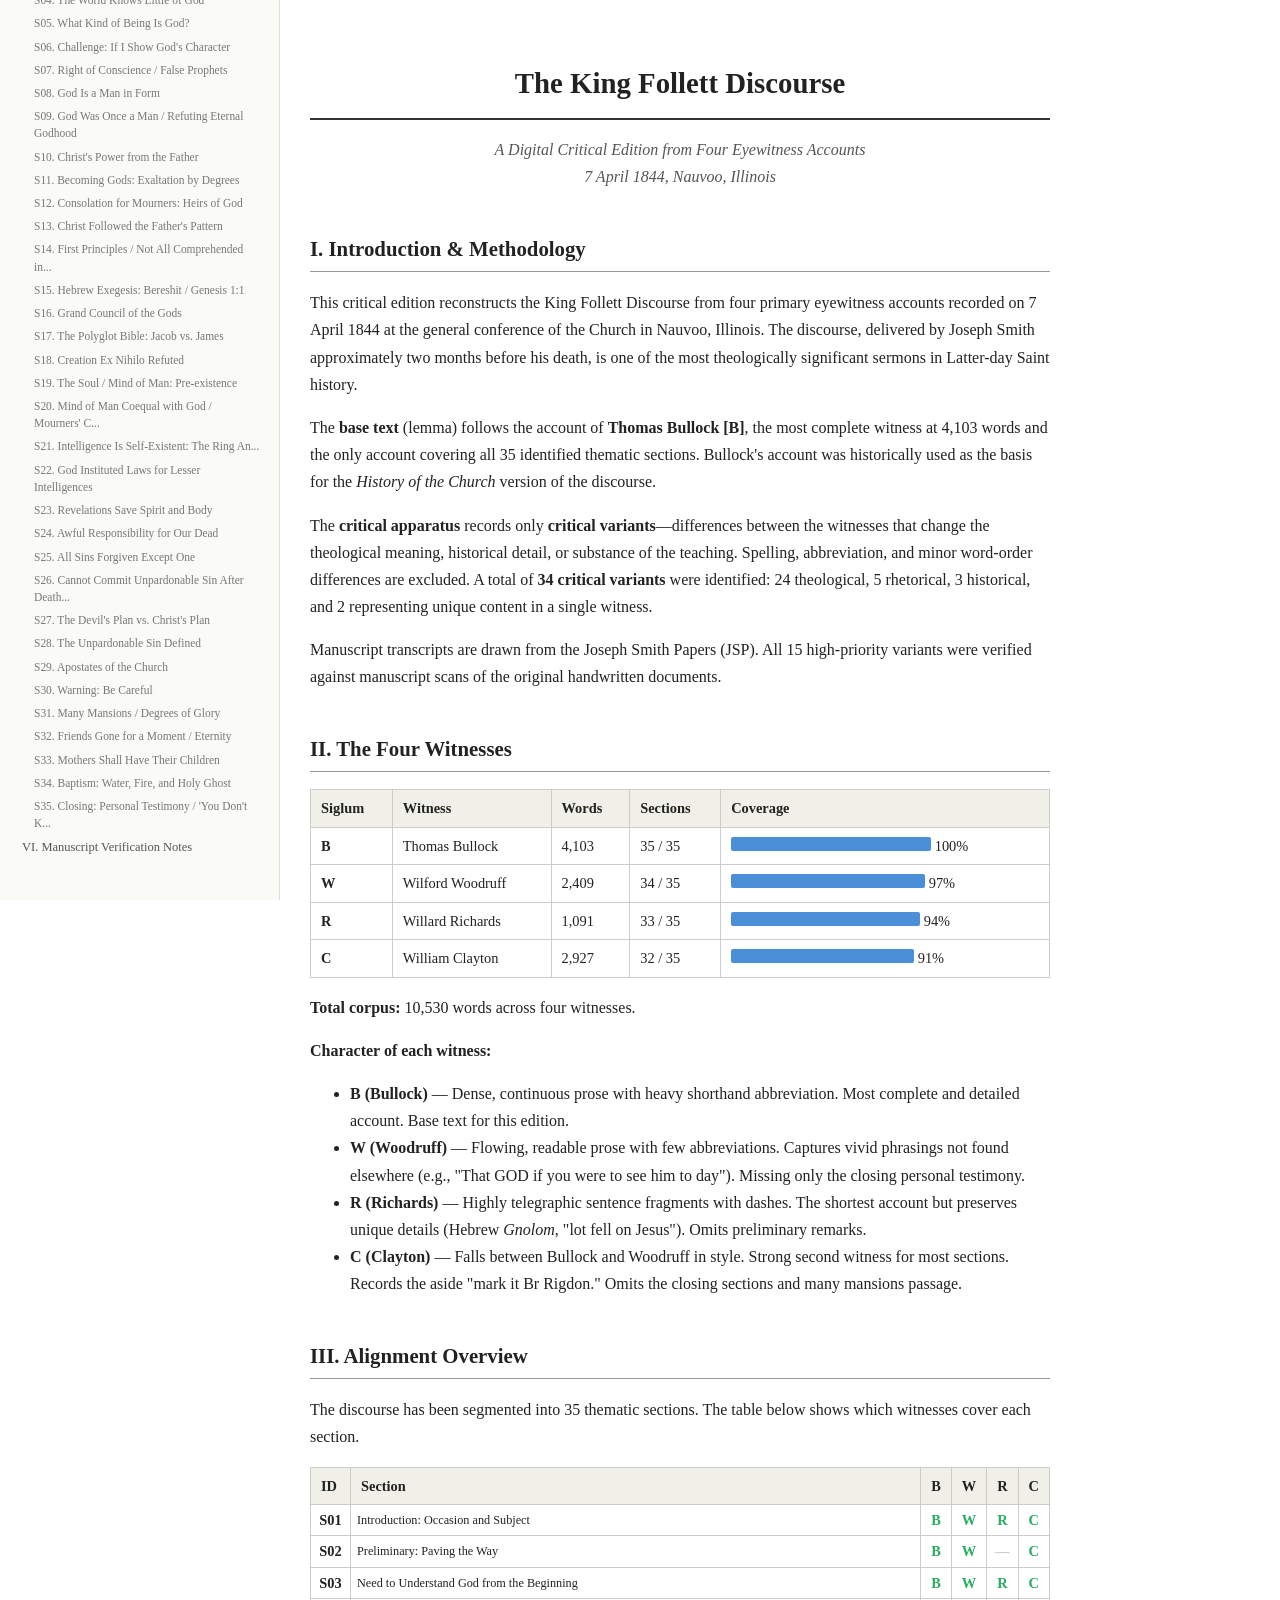
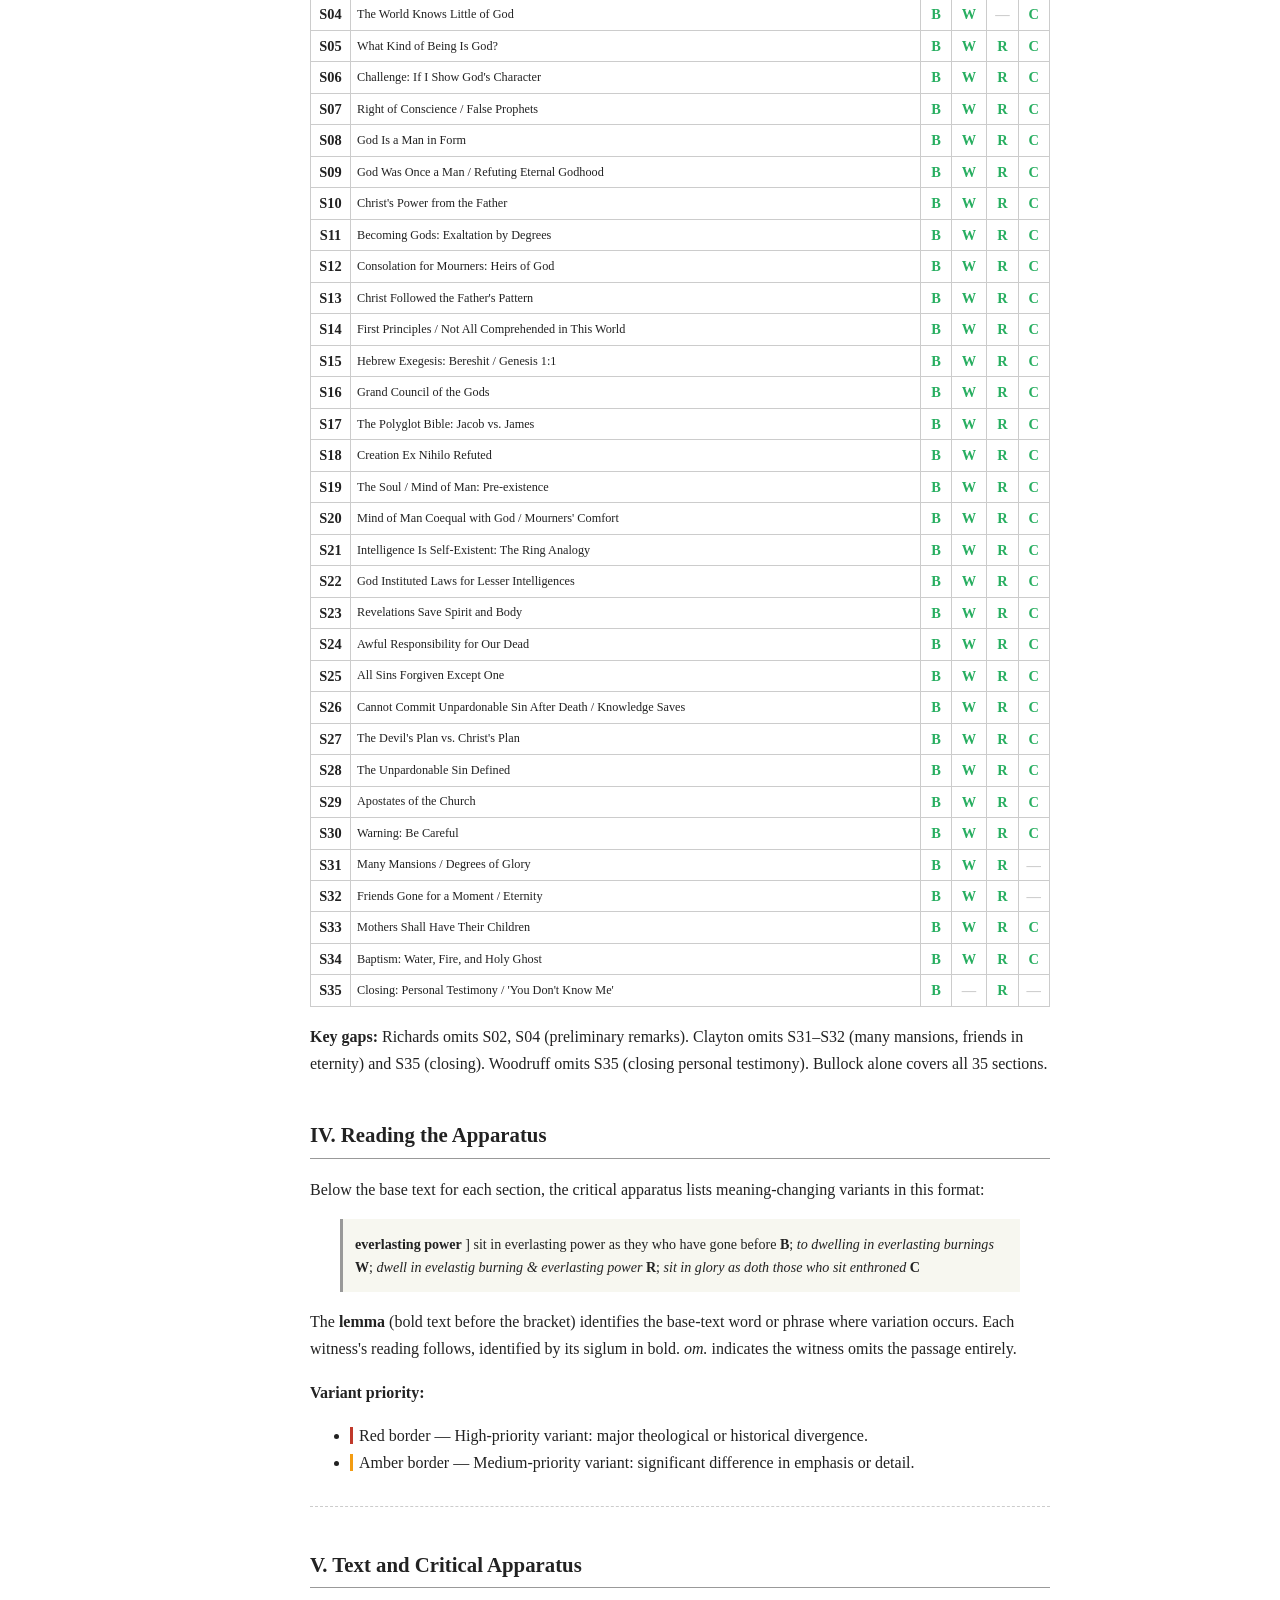
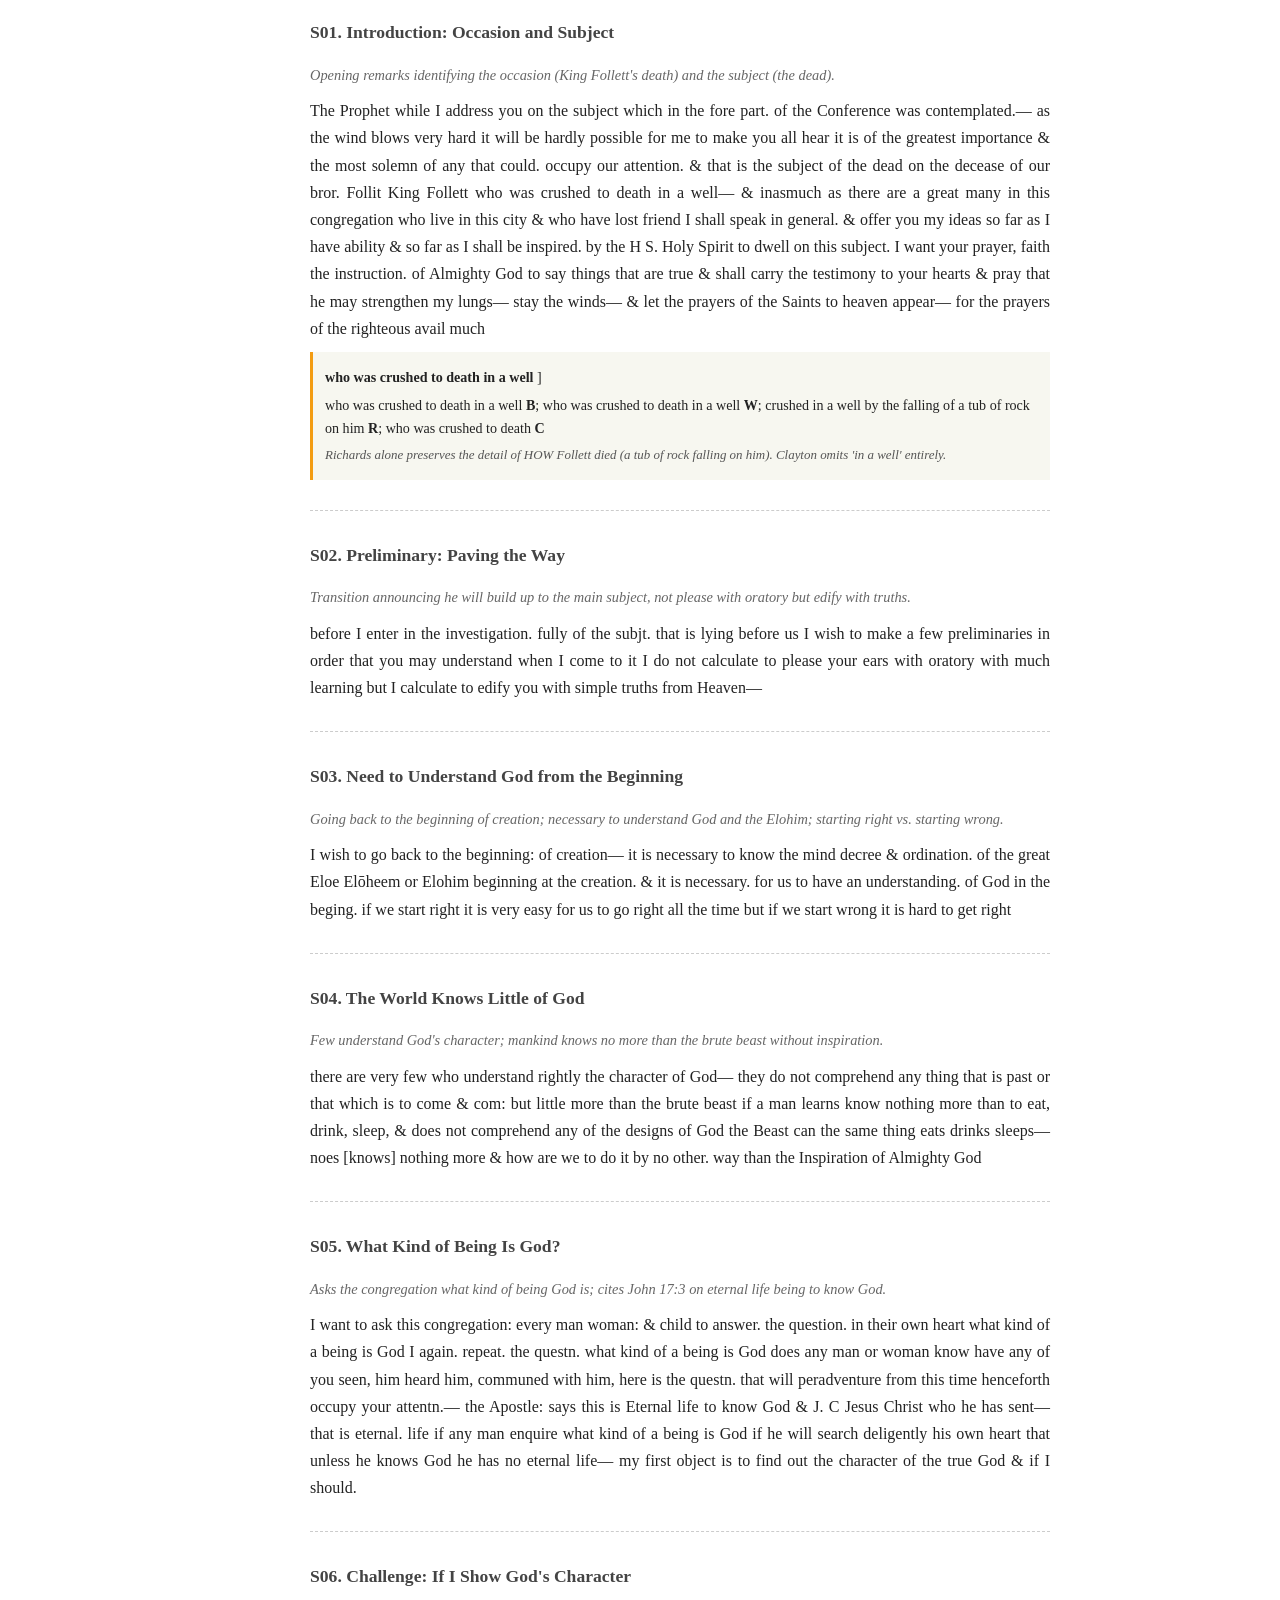
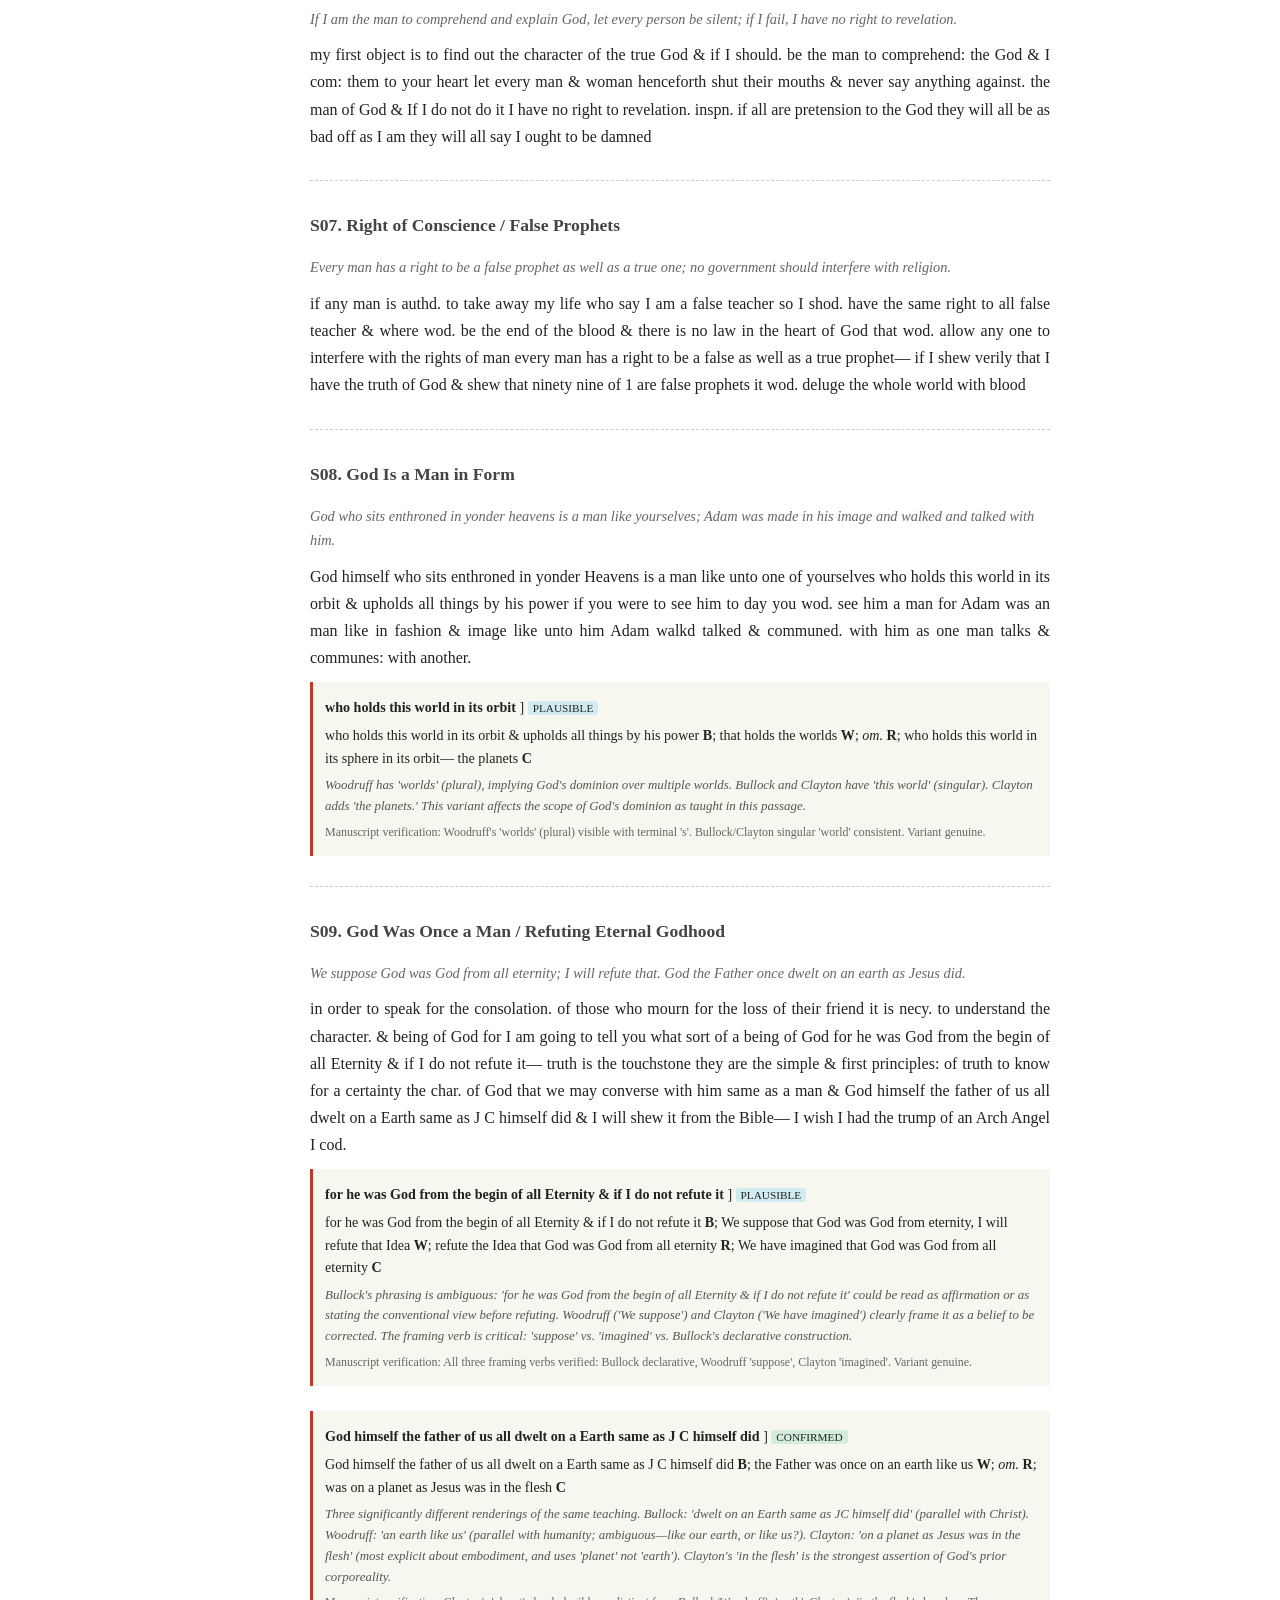
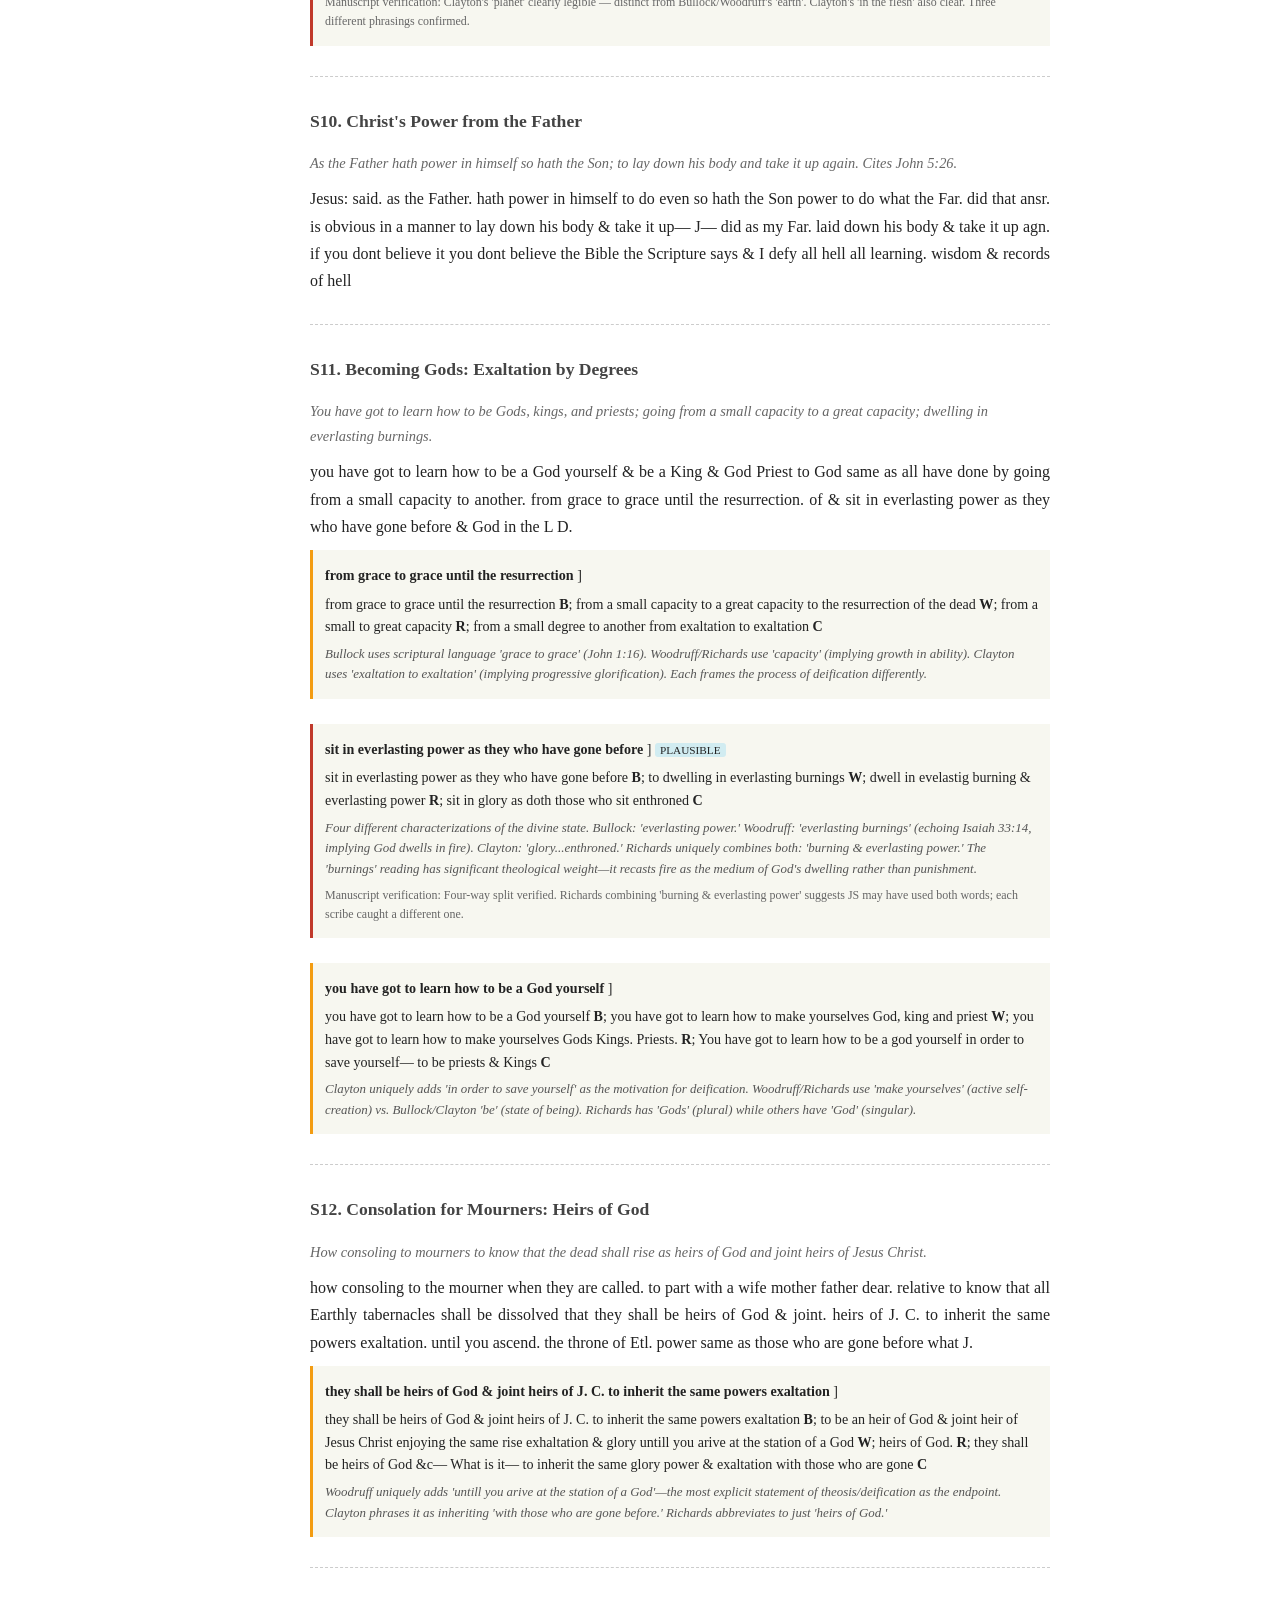
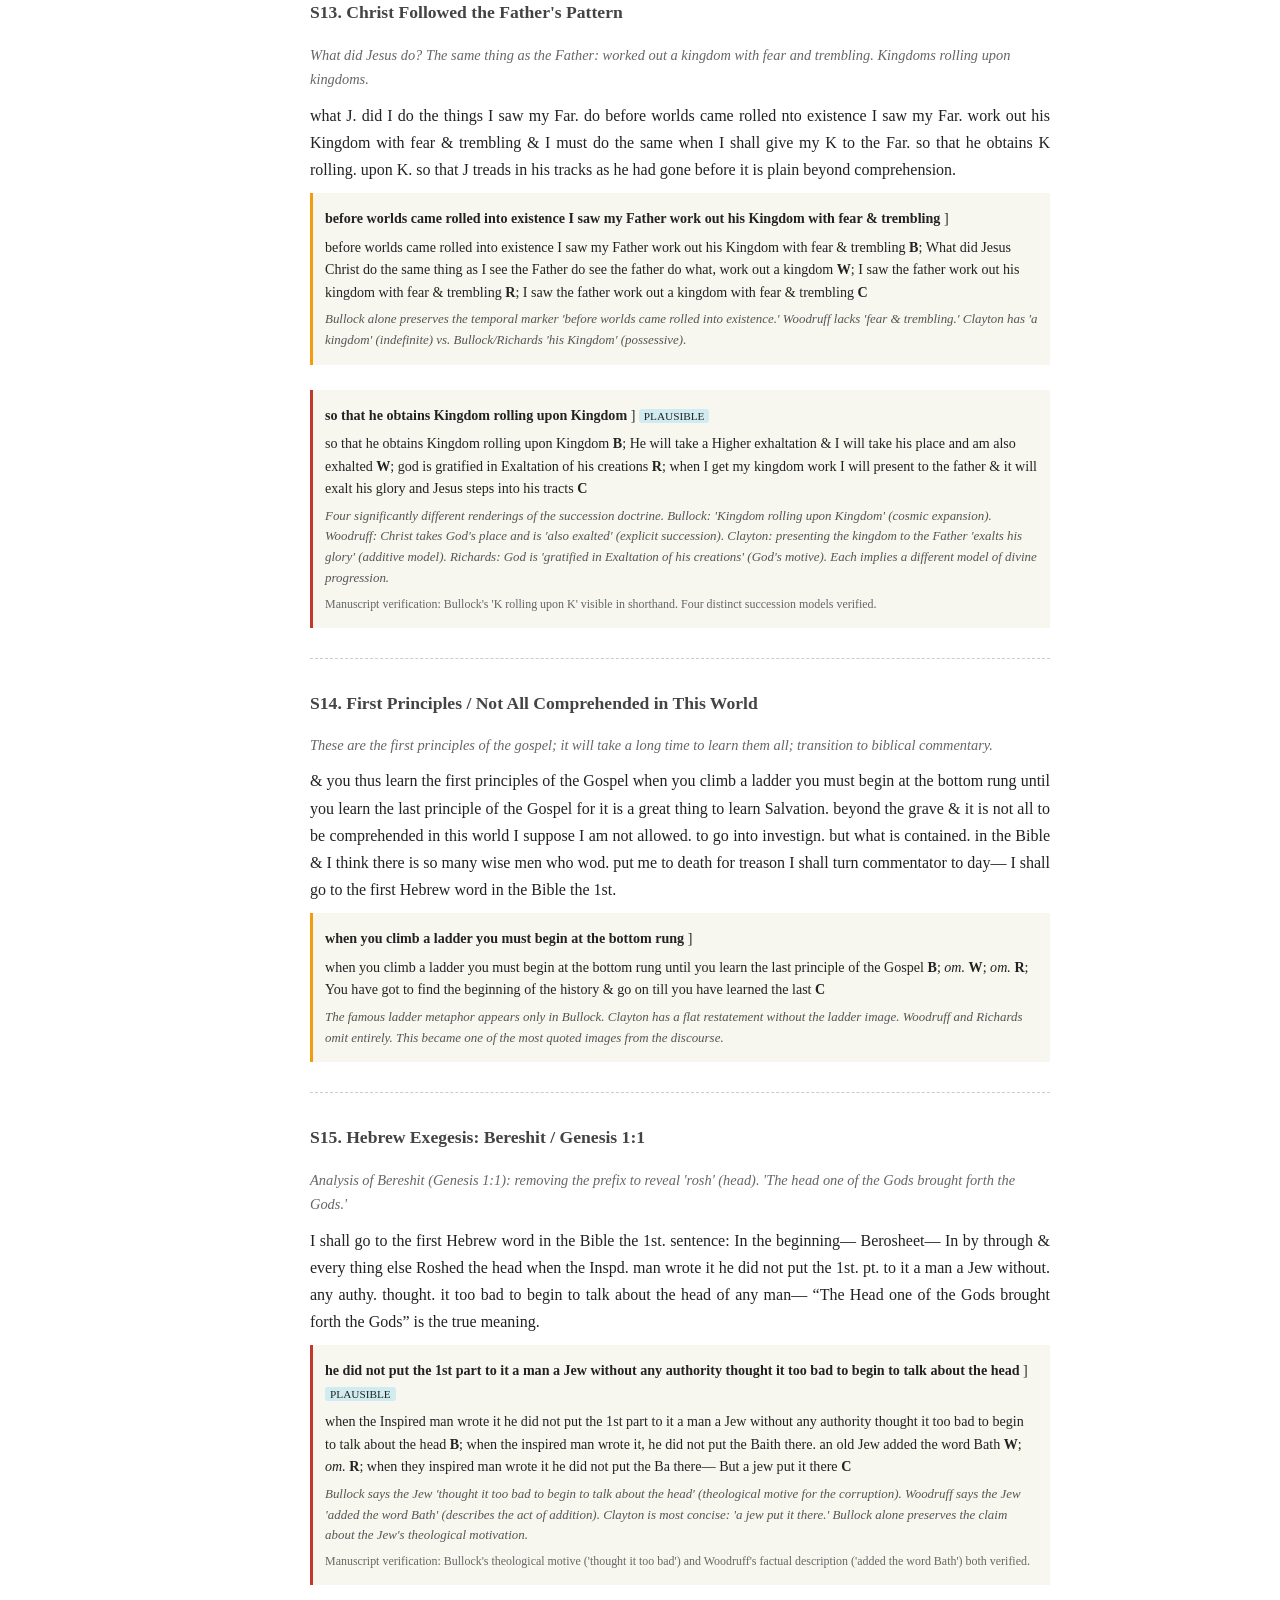
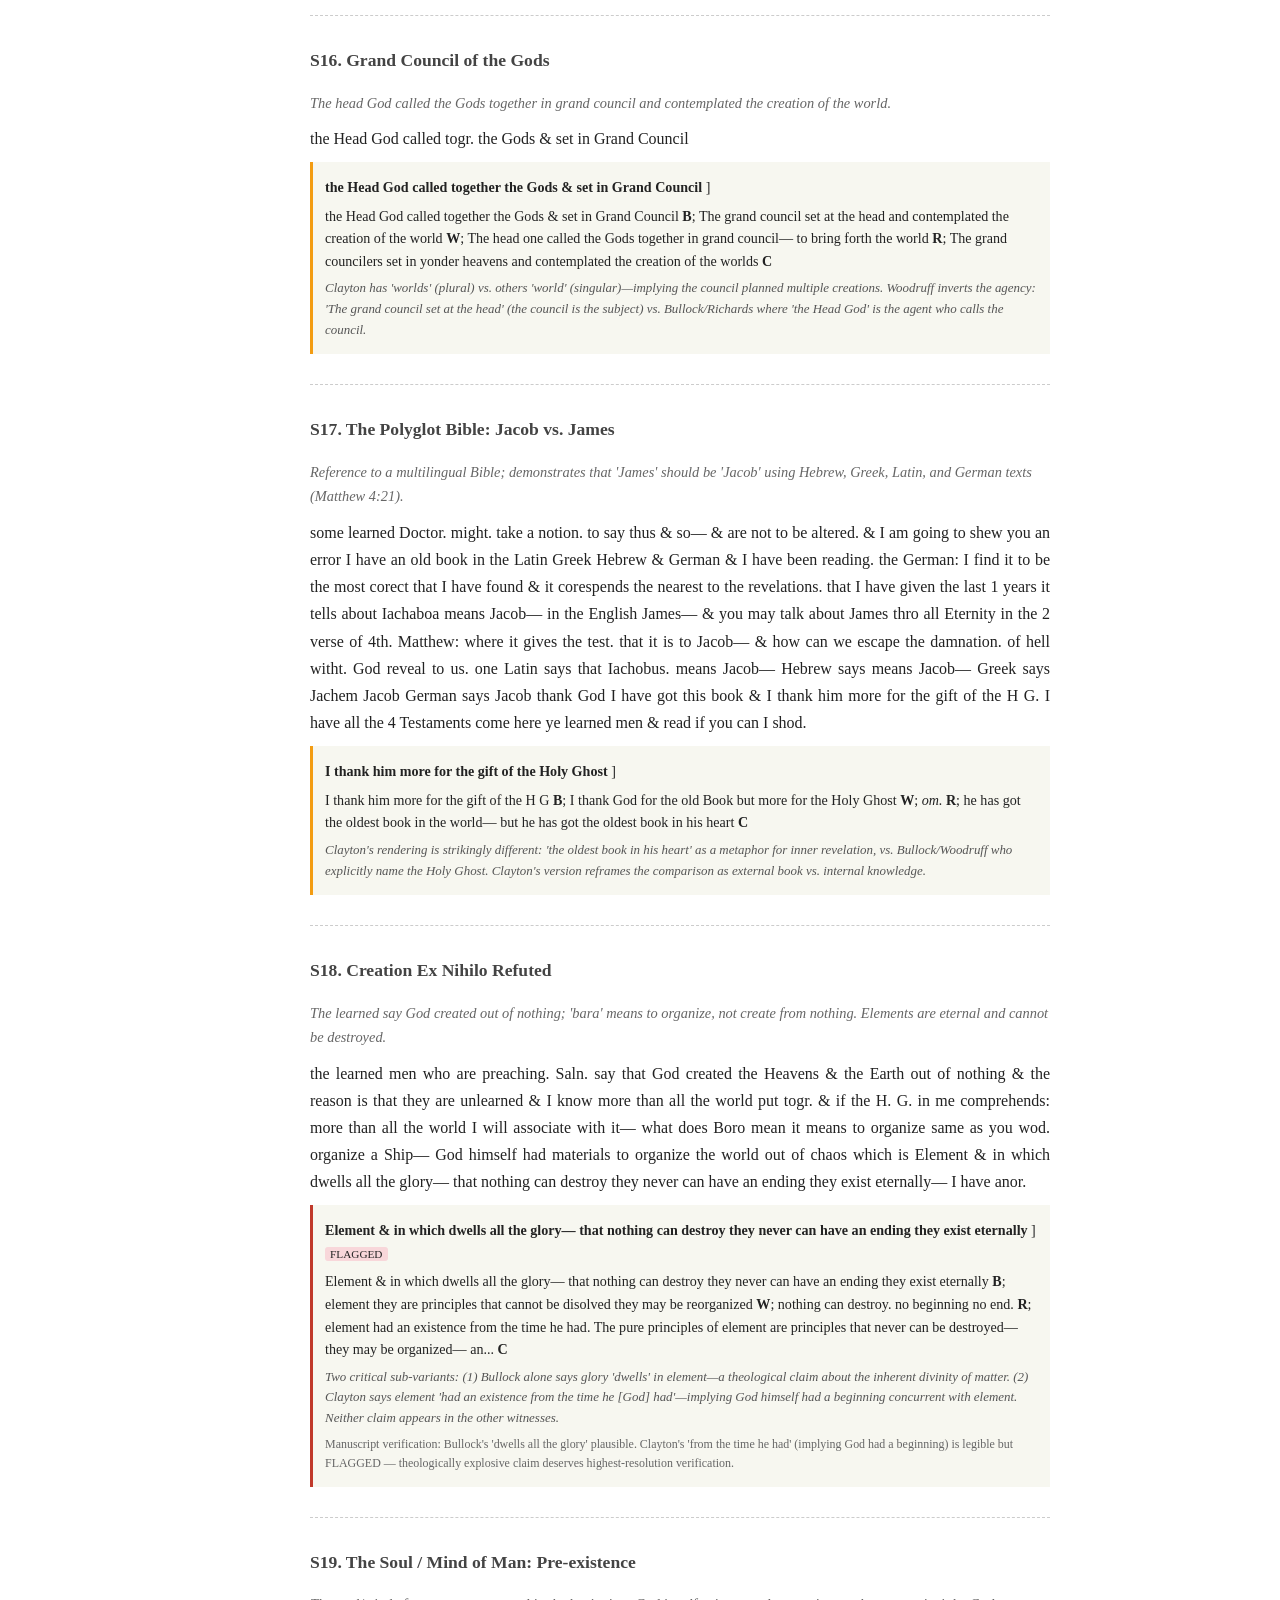
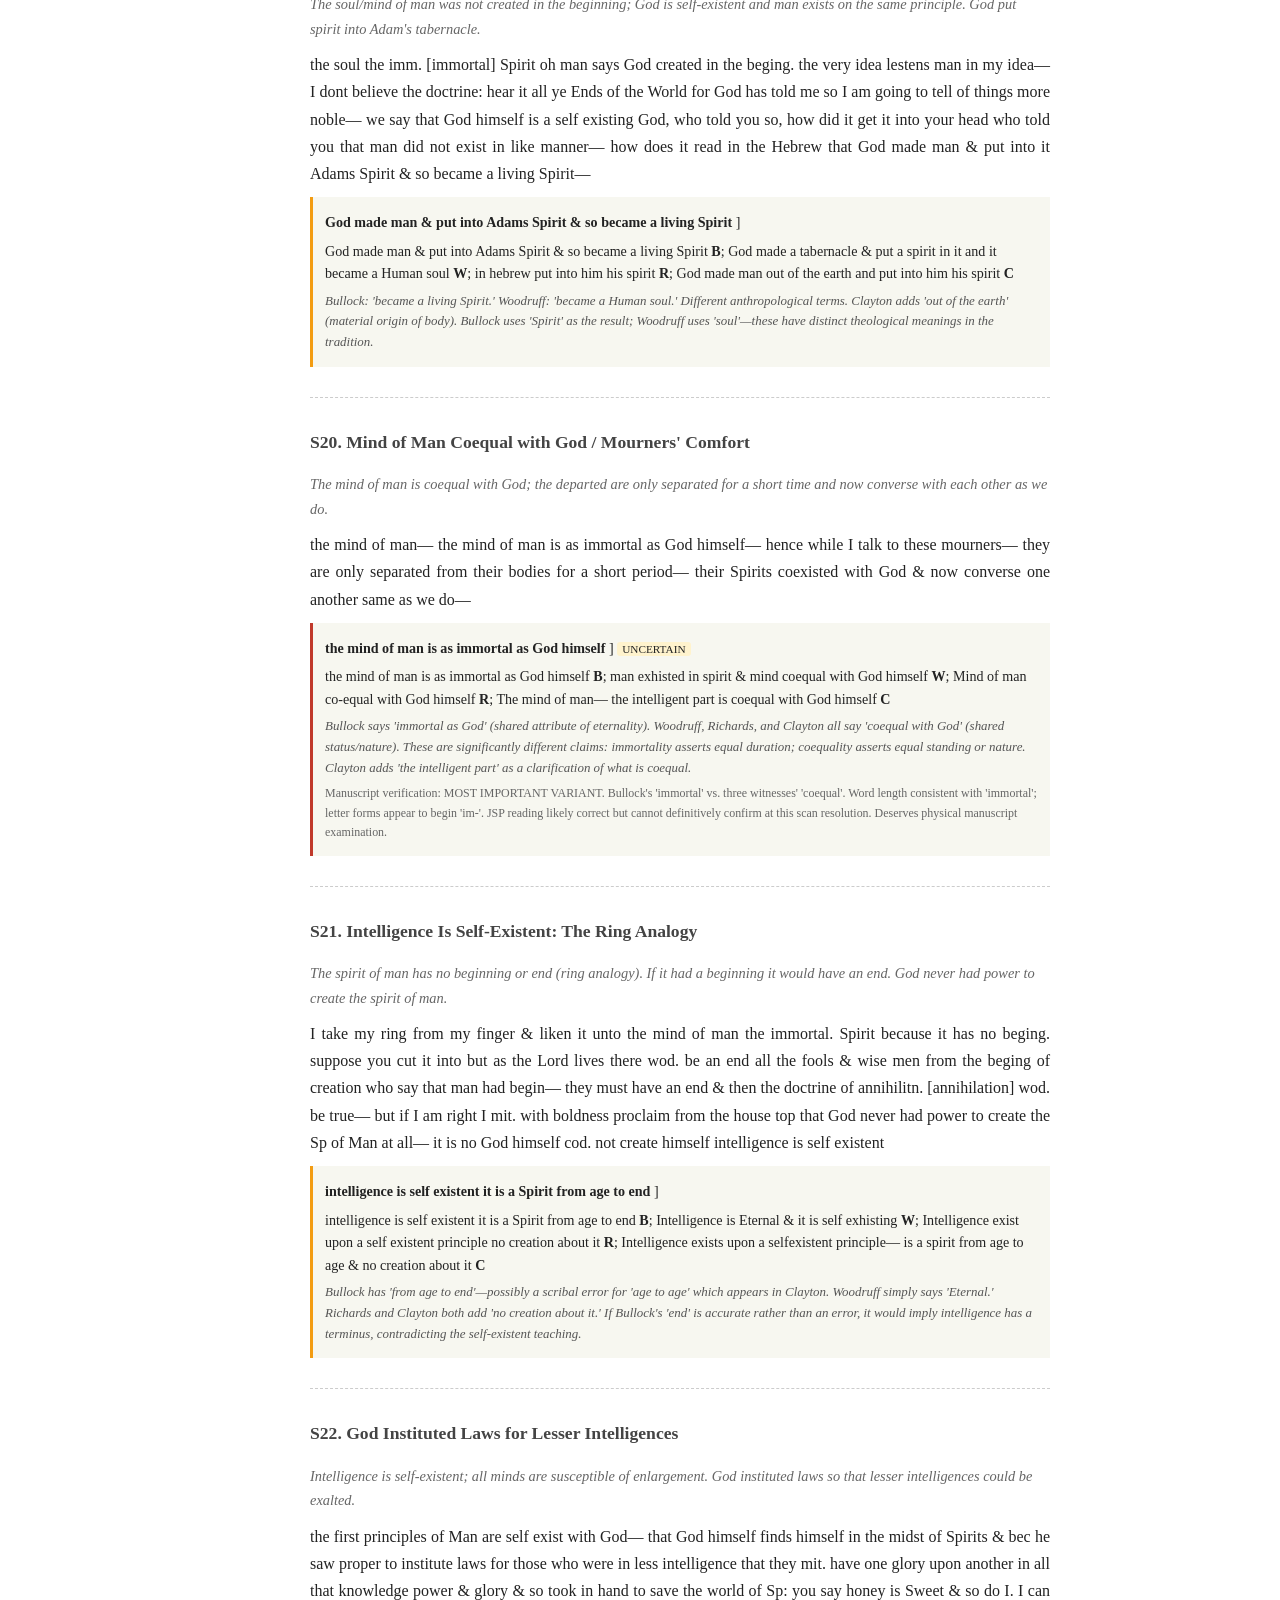
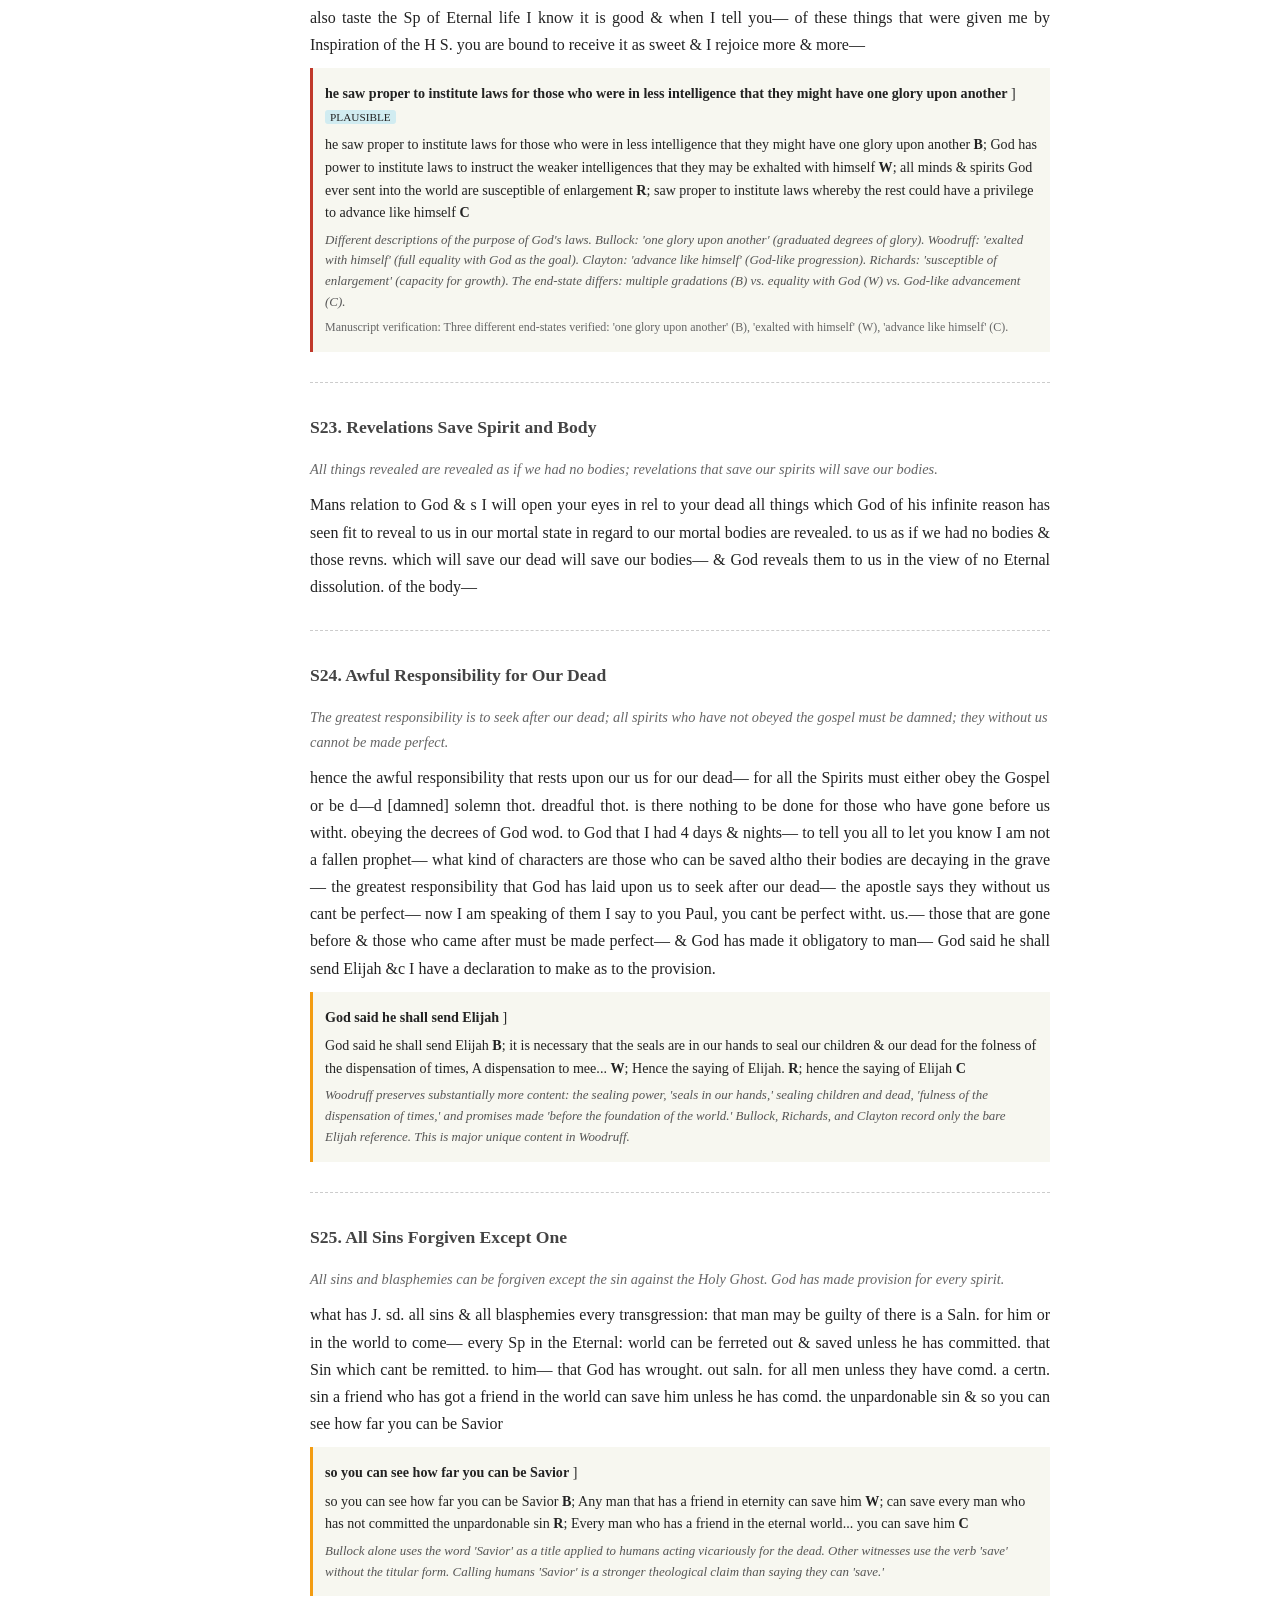
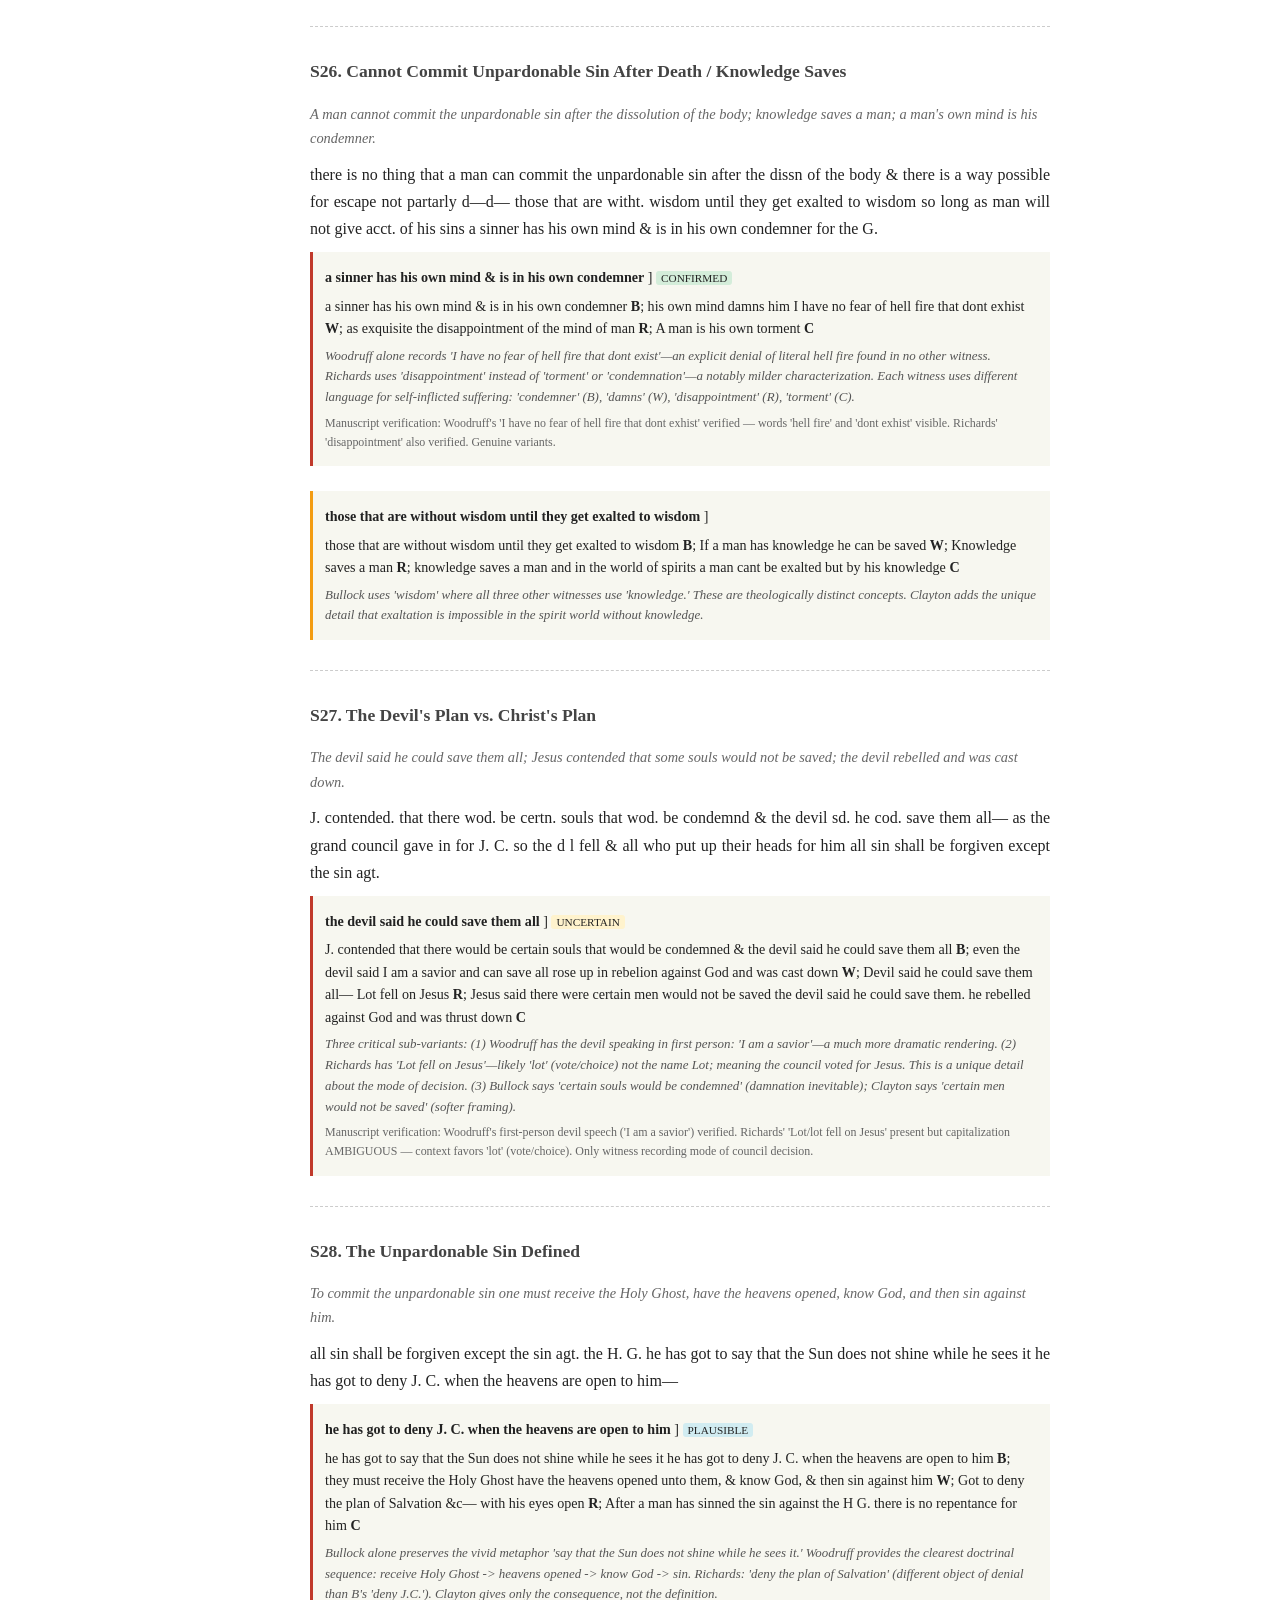
==== commit a8f382bf: "King Follett Discourse: Digital Critical Edition" ====
--- a/docs/index.html
+++ b/docs/index.html
@@ -4,13 +4,103 @@
 <meta charset="UTF-8">
 <title>King Follett Discourse: Digital Critical Edition</title>
 <style>
+  * { box-sizing: border-box; }
   body {
     font-family: 'Georgia', 'Times New Roman', serif;
-    max-width: 800px;
-    margin: 40px auto;
-    padding: 0 20px;
+    margin: 0;
+    padding: 0;
     line-height: 1.7;
     color: #222;
+    display: flex;
+  }
+  /* ── Sidebar TOC ── */
+  #sidebar {
+    position: fixed;
+    top: 0;
+    left: 0;
+    width: 280px;
+    height: 100vh;
+    overflow-y: auto;
+    background: #fafaf7;
+    border-right: 1px solid #ddd;
+    padding: 20px 12px 40px 16px;
+    font-size: 0.78em;
+    line-height: 1.5;
+    z-index: 100;
+    transition: transform 0.3s ease;
+  }
+  #sidebar .toc-title {
+    font-weight: bold;
+    font-size: 1.1em;
+    color: #333;
+    margin-bottom: 12px;
+    padding-bottom: 8px;
+    border-bottom: 1px solid #ccc;
+  }
+  #sidebar a {
+    display: block;
+    text-decoration: none;
+    color: #555;
+    padding: 3px 6px;
+    border-radius: 3px;
+    transition: background 0.15s, color 0.15s;
+  }
+  #sidebar a:hover {
+    background: #eee;
+    color: #222;
+  }
+  #sidebar a.active {
+    background: #e8e4d9;
+    color: #222;
+    font-weight: bold;
+  }
+  #sidebar a.toc-h3 {
+    padding-left: 18px;
+    font-size: 0.92em;
+    color: #777;
+  }
+  #sidebar a.toc-h3.active {
+    color: #444;
+    background: #eee8d5;
+  }
+  /* Toggle button (for mobile) */
+  #toc-toggle {
+    display: none;
+    position: fixed;
+    top: 10px;
+    left: 10px;
+    z-index: 200;
+    background: #fafaf7;
+    border: 1px solid #ccc;
+    border-radius: 4px;
+    padding: 6px 10px;
+    font-size: 1.1em;
+    cursor: pointer;
+    font-family: Georgia, serif;
+  }
+  /* ── Main content ── */
+  #content {
+    margin-left: 280px;
+    max-width: 800px;
+    padding: 40px 30px;
+    flex: 1;
+  }
+  /* ── Responsive ── */
+  @media (max-width: 1000px) {
+    #sidebar {
+      transform: translateX(-100%);
+    }
+    #sidebar.open {
+      transform: translateX(0);
+      box-shadow: 2px 0 12px rgba(0,0,0,0.15);
+    }
+    #toc-toggle {
+      display: block;
+    }
+    #content {
+      margin-left: 0;
+      padding: 50px 20px 40px 20px;
+    }
   }
   h1 {
     text-align: center;
@@ -127,26 +217,63 @@
 </style>
 </head>
 <body>
+<button id="toc-toggle" onclick="document.getElementById('sidebar').classList.toggle('open')">☰ Contents</button>
+<nav id="sidebar">
+  <div class="toc-title">Contents</div>
+    <a href="#sec-1" class="toc-h2">I. Introduction &amp; Methodology</a>
+    <a href="#sec-2" class="toc-h2">II. The Four Witnesses</a>
+    <a href="#sec-3" class="toc-h2">III. Alignment Overview</a>
+    <a href="#sec-4" class="toc-h2">IV. Reading the Apparatus</a>
+    <a href="#sec-5" class="toc-h2">V. Text and Critical Apparatus</a>
+    <a href="#sec-6" class="toc-h3">S01. Introduction: Occasion and Subject</a>
+    <a href="#sec-7" class="toc-h3">S02. Preliminary: Paving the Way</a>
+    <a href="#sec-8" class="toc-h3">S03. Need to Understand God from the Beginning</a>
+    <a href="#sec-9" class="toc-h3">S04. The World Knows Little of God</a>
+    <a href="#sec-10" class="toc-h3">S05. What Kind of Being Is God?</a>
+    <a href="#sec-11" class="toc-h3">S06. Challenge: If I Show God's Character</a>
+    <a href="#sec-12" class="toc-h3">S07. Right of Conscience / False Prophets</a>
+    <a href="#sec-13" class="toc-h3">S08. God Is a Man in Form</a>
+    <a href="#sec-14" class="toc-h3">S09. God Was Once a Man / Refuting Eternal Godhood</a>
+    <a href="#sec-15" class="toc-h3">S10. Christ's Power from the Father</a>
+    <a href="#sec-16" class="toc-h3">S11. Becoming Gods: Exaltation by Degrees</a>
+    <a href="#sec-17" class="toc-h3">S12. Consolation for Mourners: Heirs of God</a>
+    <a href="#sec-18" class="toc-h3">S13. Christ Followed the Father's Pattern</a>
+    <a href="#sec-19" class="toc-h3">S14. First Principles / Not All Comprehended in...</a>
+    <a href="#sec-20" class="toc-h3">S15. Hebrew Exegesis: Bereshit / Genesis 1:1</a>
+    <a href="#sec-21" class="toc-h3">S16. Grand Council of the Gods</a>
+    <a href="#sec-22" class="toc-h3">S17. The Polyglot Bible: Jacob vs. James</a>
+    <a href="#sec-23" class="toc-h3">S18. Creation Ex Nihilo Refuted</a>
+    <a href="#sec-24" class="toc-h3">S19. The Soul / Mind of Man: Pre-existence</a>
+    <a href="#sec-25" class="toc-h3">S20. Mind of Man Coequal with God / Mourners' C...</a>
+    <a href="#sec-26" class="toc-h3">S21. Intelligence Is Self-Existent: The Ring An...</a>
+    <a href="#sec-27" class="toc-h3">S22. God Instituted Laws for Lesser Intelligences</a>
+    <a href="#sec-28" class="toc-h3">S23. Revelations Save Spirit and Body</a>
+    <a href="#sec-29" class="toc-h3">S24. Awful Responsibility for Our Dead</a>
+    <a href="#sec-30" class="toc-h3">S25. All Sins Forgiven Except One</a>
+    <a href="#sec-31" class="toc-h3">S26. Cannot Commit Unpardonable Sin After Death...</a>
+    <a href="#sec-32" class="toc-h3">S27. The Devil's Plan vs. Christ's Plan</a>
+    <a href="#sec-33" class="toc-h3">S28. The Unpardonable Sin Defined</a>
+    <a href="#sec-34" class="toc-h3">S29. Apostates of the Church</a>
+    <a href="#sec-35" class="toc-h3">S30. Warning: Be Careful</a>
+    <a href="#sec-36" class="toc-h3">S31. Many Mansions / Degrees of Glory</a>
+    <a href="#sec-37" class="toc-h3">S32. Friends Gone for a Moment / Eternity</a>
+    <a href="#sec-38" class="toc-h3">S33. Mothers Shall Have Their Children</a>
+    <a href="#sec-39" class="toc-h3">S34. Baptism: Water, Fire, and Holy Ghost</a>
+    <a href="#sec-40" class="toc-h3">S35. Closing: Personal Testimony / 'You Don't K...</a>
+    <a href="#sec-41" class="toc-h2">VI. Manuscript Verification Notes</a>
+</nav>
+<div id="content">
+
 
 
 <h1>The King Follett Discourse</h1>
 <p class="subtitle">A Digital Critical Edition from Four Eyewitness Accounts<br>
 7 April 1844, Nauvoo, Illinois</p>
 
-<div class="toc">
-<b>Contents</b>
-<ul>
-<li>I. Introduction &amp; Methodology</li>
-<li>II. The Four Witnesses</li>
-<li>III. Alignment Overview</li>
-<li>IV. Reading the Apparatus</li>
-<li>V. Text and Critical Apparatus (Sections S01–S35)</li>
-<li>VI. Manuscript Verification Notes</li>
-</ul>
-</div>
-
-
-<h2>I. Introduction &amp; Methodology</h2>
+<!-- TOC is now in the sidebar -->
+
+
+<h2 id="sec-1">I. Introduction &amp; Methodology</h2>
 
 <p>This critical edition reconstructs the King Follett Discourse from four primary
 eyewitness accounts recorded on 7 April 1844 at the general conference of the Church
@@ -170,7 +297,7 @@
 handwritten documents.</p>
 
 
-<h2>II. The Four Witnesses</h2>
+<h2 id="sec-2">II. The Four Witnesses</h2>
 
 <table>
 <tr>
@@ -228,7 +355,7 @@
 </ul>
 
 
-<h2>III. Alignment Overview</h2>
+<h2 id="sec-3">III. Alignment Overview</h2>
 
 <p>The discourse has been segmented into 35 thematic sections. The table below shows
 which witnesses cover each section.</p>
@@ -286,7 +413,7 @@
 S35 (closing personal testimony). Bullock alone covers all 35 sections.</p>
 
 
-<h2>IV. Reading the Apparatus</h2>
+<h2 id="sec-4">IV. Reading the Apparatus</h2>
 
 <p>Below the base text for each section, the critical apparatus lists meaning-changing
 variants in this format:</p>
@@ -312,9 +439,9 @@
 
 
 <hr class="section-divider">
-<h2>V. Text and Critical Apparatus</h2>
-
-<h3>S01. Introduction: Occasion and Subject</h3>
+<h2 id="sec-5">V. Text and Critical Apparatus</h2>
+
+<h3 id="sec-6">S01. Introduction: Occasion and Subject</h3>
 <p class="section-summary">Opening remarks identifying the occasion (King Follett's death) and the subject (the dead).</p>
 <p class="base-text">The Prophet while I address you on the subject which in the fore part. of the Conference was contemplated.— as the wind blows very hard it will be hardly possible for me to make you all hear it is of the greatest importance & the most solemn of any that could. occupy our attention. & that is the subject of the dead on the decease of our bror. Follit King Follett who was crushed to death in a well— & inasmuch as there are a great many in this congregation who live in this city & who have lost friend I shall speak in general. & offer you my ideas so far as I have ability & so far as I shall be inspired. by the H S. Holy Spirit to dwell on this subject. I want your prayer, faith the instruction. of Almighty God to say things that are true & shall carry the testimony to your hearts & pray that he may strengthen my lungs— stay the winds— & let the prayers of the Saints to heaven appear— for the prayers of the righteous avail much</p>
 <div class="apparatus flag-medium">
@@ -323,31 +450,31 @@
 <p class="note">Richards alone preserves the detail of HOW Follett died (a tub of rock falling on him). Clayton omits 'in a well' entirely.</p>
 </div>
 <hr class="section-divider">
-<h3>S02. Preliminary: Paving the Way</h3>
+<h3 id="sec-7">S02. Preliminary: Paving the Way</h3>
 <p class="section-summary">Transition announcing he will build up to the main subject, not please with oratory but edify with truths.</p>
 <p class="base-text">before I enter in the investigation. fully of the subjt. that is lying before us I wish to make a few preliminaries in order that you may understand when I come to it I do not calculate to please your ears with oratory with much learning but I calculate to edify you with simple truths from Heaven—</p>
 <hr class="section-divider">
-<h3>S03. Need to Understand God from the Beginning</h3>
+<h3 id="sec-8">S03. Need to Understand God from the Beginning</h3>
 <p class="section-summary">Going back to the beginning of creation; necessary to understand God and the Elohim; starting right vs. starting wrong.</p>
 <p class="base-text">I wish to go back to the beginning: of creation— it is necessary to know the mind decree & ordination. of the great Eloe Elōheem or Elohim beginning at the creation. & it is necessary. for us to have an understanding. of God in the beging. if we start right it is very easy for us to go right all the time but if we start wrong it is hard to get right</p>
 <hr class="section-divider">
-<h3>S04. The World Knows Little of God</h3>
+<h3 id="sec-9">S04. The World Knows Little of God</h3>
 <p class="section-summary">Few understand God's character; mankind knows no more than the brute beast without inspiration.</p>
 <p class="base-text">there are very few who understand rightly the character of God— they do not comprehend any thing that is past or that which is to come & com: but little more than the brute beast if a man learns know nothing more than to eat, drink, sleep, & does not comprehend any of the designs of God the Beast can the same thing eats drinks sleeps— noes [knows] nothing more & how are we to do it by no other. way than the Inspiration of Almighty God</p>
 <hr class="section-divider">
-<h3>S05. What Kind of Being Is God?</h3>
+<h3 id="sec-10">S05. What Kind of Being Is God?</h3>
 <p class="section-summary">Asks the congregation what kind of being God is; cites John 17:3 on eternal life being to know God.</p>
 <p class="base-text">I want to ask this congregation: every man woman: & child to answer. the question. in their own heart what kind of a being is God I again. repeat. the questn. what kind of a being is God does any man or woman know have any of you seen, him heard him, communed with him, here is the questn. that will peradventure from this time henceforth occupy your attentn.— the Apostle: says this is Eternal life to know God & J. C Jesus Christ who he has sent— that is eternal. life if any man enquire what kind of a being is God if he will search deligently his own heart that unless he knows God he has no eternal life— my first object is to find out the character of the true God & if I should.</p>
 <hr class="section-divider">
-<h3>S06. Challenge: If I Show God's Character</h3>
+<h3 id="sec-11">S06. Challenge: If I Show God's Character</h3>
 <p class="section-summary">If I am the man to comprehend and explain God, let every person be silent; if I fail, I have no right to revelation.</p>
 <p class="base-text">my first object is to find out the character of the true God & if I should. be the man to comprehend: the God & I com: them to your heart let every man & woman henceforth shut their mouths & never say anything against. the man of God & If I do not do it I have no right to revelation. inspn. if all are pretension to the God they will all be as bad off as I am they will all say I ought to be damned</p>
 <hr class="section-divider">
-<h3>S07. Right of Conscience / False Prophets</h3>
+<h3 id="sec-12">S07. Right of Conscience / False Prophets</h3>
 <p class="section-summary">Every man has a right to be a false prophet as well as a true one; no government should interfere with religion.</p>
 <p class="base-text">if any man is authd. to take away my life who say I am a false teacher so I shod. have the same right to all false teacher & where wod. be the end of the blood & there is no law in the heart of God that wod. allow any one to interfere with the rights of man every man has a right to be a false as well as a true prophet— if I shew verily that I have the truth of God & shew that ninety nine of 1 are false prophets it wod. deluge the whole world with blood</p>
 <hr class="section-divider">
-<h3>S08. God Is a Man in Form</h3>
+<h3 id="sec-13">S08. God Is a Man in Form</h3>
 <p class="section-summary">God who sits enthroned in yonder heavens is a man like yourselves; Adam was made in his image and walked and talked with him.</p>
 <p class="base-text">God himself who sits enthroned in yonder Heavens is a man like unto one of yourselves who holds this world in its orbit & upholds all things by his power if you were to see him to day you wod. see him a man for Adam was an man like in fashion & image like unto him Adam walkd talked & communed. with him as one man talks & communes: with another.</p>
 <div class="apparatus flag-high">
@@ -357,7 +484,7 @@
 <p class="verification-note">Manuscript verification: Woodruff's 'worlds' (plural) visible with terminal 's'. Bullock/Clayton singular 'world' consistent. Variant genuine.</p>
 </div>
 <hr class="section-divider">
-<h3>S09. God Was Once a Man / Refuting Eternal Godhood</h3>
+<h3 id="sec-14">S09. God Was Once a Man / Refuting Eternal Godhood</h3>
 <p class="section-summary">We suppose God was God from all eternity; I will refute that. God the Father once dwelt on an earth as Jesus did.</p>
 <p class="base-text">in order to speak for the consolation. of those who mourn for the loss of their friend it is necy. to understand the character. & being of God for I am going to tell you what sort of a being of God for he was God from the begin of all Eternity & if I do not refute it— truth is the touchstone they are the simple & first principles: of truth to know for a certainty the char. of God that we may converse with him same as a man & God himself the father of us all dwelt on a Earth same as J C himself did & I will shew it from the Bible— I wish I had the trump of an Arch Angel I cod.</p>
 <div class="apparatus flag-high">
@@ -373,11 +500,11 @@
 <p class="verification-note">Manuscript verification: Clayton's 'planet' clearly legible — distinct from Bullock/Woodruff's 'earth'. Clayton's 'in the flesh' also clear. Three different phrasings confirmed.</p>
 </div>
 <hr class="section-divider">
-<h3>S10. Christ's Power from the Father</h3>
+<h3 id="sec-15">S10. Christ's Power from the Father</h3>
 <p class="section-summary">As the Father hath power in himself so hath the Son; to lay down his body and take it up again. Cites John 5:26.</p>
 <p class="base-text">Jesus: said. as the Father. hath power in himself to do even so hath the Son power to do what the Far. did that ansr. is obvious in a manner to lay down his body & take it up— J— did as my Far. laid down his body & take it up agn. if you dont believe it you dont believe the Bible the Scripture says & I defy all hell all learning. wisdom & records of hell</p>
 <hr class="section-divider">
-<h3>S11. Becoming Gods: Exaltation by Degrees</h3>
+<h3 id="sec-16">S11. Becoming Gods: Exaltation by Degrees</h3>
 <p class="section-summary">You have got to learn how to be Gods, kings, and priests; going from a small capacity to a great capacity; dwelling in everlasting burnings.</p>
 <p class="base-text">you have got to learn how to be a God yourself & be a King & God Priest to God same as all have done by going from a small capacity to another. from grace to grace until the resurrection. of & sit in everlasting power as they who have gone before & God in the L D.</p>
 <div class="apparatus flag-medium">
@@ -397,7 +524,7 @@
 <p class="note">Clayton uniquely adds 'in order to save yourself' as the motivation for deification. Woodruff/Richards use 'make yourselves' (active self-creation) vs. Bullock/Clayton 'be' (state of being). Richards has 'Gods' (plural) while others have 'God' (singular).</p>
 </div>
 <hr class="section-divider">
-<h3>S12. Consolation for Mourners: Heirs of God</h3>
+<h3 id="sec-17">S12. Consolation for Mourners: Heirs of God</h3>
 <p class="section-summary">How consoling to mourners to know that the dead shall rise as heirs of God and joint heirs of Jesus Christ.</p>
 <p class="base-text">how consoling to the mourner when they are called. to part with a wife mother father dear. relative to know that all Earthly tabernacles shall be dissolved that they shall be heirs of God & joint. heirs of J. C. to inherit the same powers exaltation. until you ascend. the throne of Etl. power same as those who are gone before what J.</p>
 <div class="apparatus flag-medium">
@@ -406,7 +533,7 @@
 <p class="note">Woodruff uniquely adds 'untill you arive at the station of a God'—the most explicit statement of theosis/deification as the endpoint. Clayton phrases it as inheriting 'with those who are gone before.' Richards abbreviates to just 'heirs of God.'</p>
 </div>
 <hr class="section-divider">
-<h3>S13. Christ Followed the Father's Pattern</h3>
+<h3 id="sec-18">S13. Christ Followed the Father's Pattern</h3>
 <p class="section-summary">What did Jesus do? The same thing as the Father: worked out a kingdom with fear and trembling. Kingdoms rolling upon kingdoms.</p>
 <p class="base-text">what J. did I do the things I saw my Far. do before worlds came rolled nto existence I saw my Far. work out his Kingdom with fear & trembling & I must do the same when I shall give my K to the Far. so that he obtains K rolling. upon K. so that J treads in his tracks as he had gone before it is plain beyond comprehension.</p>
 <div class="apparatus flag-medium">
@@ -421,7 +548,7 @@
 <p class="verification-note">Manuscript verification: Bullock's 'K rolling upon K' visible in shorthand. Four distinct succession models verified.</p>
 </div>
 <hr class="section-divider">
-<h3>S14. First Principles / Not All Comprehended in This World</h3>
+<h3 id="sec-19">S14. First Principles / Not All Comprehended in This World</h3>
 <p class="section-summary">These are the first principles of the gospel; it will take a long time to learn them all; transition to biblical commentary.</p>
 <p class="base-text">& you thus learn the first principles of the Gospel when you climb a ladder you must begin at the bottom rung until you learn the last principle of the Gospel for it is a great thing to learn Salvation. beyond the grave & it is not all to be comprehended in this world I suppose I am not allowed. to go into investign. but what is contained. in the Bible & I think there is so many wise men who wod. put me to death for treason I shall turn commentator to day— I shall go to the first Hebrew word in the Bible the 1st.</p>
 <div class="apparatus flag-medium">
@@ -430,7 +557,7 @@
 <p class="note">The famous ladder metaphor appears only in Bullock. Clayton has a flat restatement without the ladder image. Woodruff and Richards omit entirely. This became one of the most quoted images from the discourse.</p>
 </div>
 <hr class="section-divider">
-<h3>S15. Hebrew Exegesis: Bereshit / Genesis 1:1</h3>
+<h3 id="sec-20">S15. Hebrew Exegesis: Bereshit / Genesis 1:1</h3>
 <p class="section-summary">Analysis of Bereshit (Genesis 1:1): removing the prefix to reveal 'rosh' (head). 'The head one of the Gods brought forth the Gods.'</p>
 <p class="base-text">I shall go to the first Hebrew word in the Bible the 1st. sentence: In the beginning— Berosheet— In by through & every thing else Roshed the head when the Inspd. man wrote it he did not put the 1st. pt. to it a man a Jew without. any authy. thought. it too bad to begin to talk about the head of any man— “The Head one of the Gods brought forth the Gods” is the true meaning.</p>
 <div class="apparatus flag-high">
@@ -440,7 +567,7 @@
 <p class="verification-note">Manuscript verification: Bullock's theological motive ('thought it too bad') and Woodruff's factual description ('added the word Bath') both verified.</p>
 </div>
 <hr class="section-divider">
-<h3>S16. Grand Council of the Gods</h3>
+<h3 id="sec-21">S16. Grand Council of the Gods</h3>
 <p class="section-summary">The head God called the Gods together in grand council and contemplated the creation of the world.</p>
 <p class="base-text">the Head God called togr. the Gods & set in Grand Council</p>
 <div class="apparatus flag-medium">
@@ -449,7 +576,7 @@
 <p class="note">Clayton has 'worlds' (plural) vs. others 'world' (singular)—implying the council planned multiple creations. Woodruff inverts the agency: 'The grand council set at the head' (the council is the subject) vs. Bullock/Richards where 'the Head God' is the agent who calls the council.</p>
 </div>
 <hr class="section-divider">
-<h3>S17. The Polyglot Bible: Jacob vs. James</h3>
+<h3 id="sec-22">S17. The Polyglot Bible: Jacob vs. James</h3>
 <p class="section-summary">Reference to a multilingual Bible; demonstrates that 'James' should be 'Jacob' using Hebrew, Greek, Latin, and German texts (Matthew 4:21).</p>
 <p class="base-text">some learned Doctor. might. take a notion. to say thus & so— & are not to be altered. & I am going to shew you an error I have an old book in the Latin Greek Hebrew & German & I have been reading. the German: I find it to be the most corect that I have found & it corespends the nearest to the revelations. that I have given the last 1 years it tells about Iachaboa means Jacob— in the English James— & you may talk about James thro all Eternity in the 2 verse of 4th. Matthew: where it gives the test. that it is to Jacob— & how can we escape the damnation. of hell witht. God reveal to us. one Latin says that Iachobus. means Jacob— Hebrew says means Jacob— Greek says Jachem Jacob German says Jacob thank God I have got this book & I thank him more for the gift of the H G. I have all the 4 Testaments come here ye learned men & read if you can I shod.</p>
 <div class="apparatus flag-medium">
@@ -458,7 +585,7 @@
 <p class="note">Clayton's rendering is strikingly different: 'the oldest book in his heart' as a metaphor for inner revelation, vs. Bullock/Woodruff who explicitly name the Holy Ghost. Clayton's version reframes the comparison as external book vs. internal knowledge.</p>
 </div>
 <hr class="section-divider">
-<h3>S18. Creation Ex Nihilo Refuted</h3>
+<h3 id="sec-23">S18. Creation Ex Nihilo Refuted</h3>
 <p class="section-summary">The learned say God created out of nothing; 'bara' means to organize, not create from nothing. Elements are eternal and cannot be destroyed.</p>
 <p class="base-text">the learned men who are preaching. Saln. say that God created the Heavens & the Earth out of nothing & the reason is that they are unlearned & I know more than all the world put togr. & if the H. G. in me comprehends: more than all the world I will associate with it— what does Boro mean it means to organize same as you wod. organize a Ship— God himself had materials to organize the world out of chaos which is Element & in which dwells all the glory— that nothing can destroy they never can have an ending they exist eternally— I have anor.</p>
 <div class="apparatus flag-high">
@@ -468,7 +595,7 @@
 <p class="verification-note">Manuscript verification: Bullock's 'dwells all the glory' plausible. Clayton's 'from the time he had' (implying God had a beginning) is legible but FLAGGED — theologically explosive claim deserves highest-resolution verification.</p>
 </div>
 <hr class="section-divider">
-<h3>S19. The Soul / Mind of Man: Pre-existence</h3>
+<h3 id="sec-24">S19. The Soul / Mind of Man: Pre-existence</h3>
 <p class="section-summary">The soul/mind of man was not created in the beginning; God is self-existent and man exists on the same principle. God put spirit into Adam's tabernacle.</p>
 <p class="base-text">the soul the imm. [immortal] Spirit oh man says God created in the beging. the very idea lestens man in my idea— I dont believe the doctrine: hear it all ye Ends of the World for God has told me so I am going to tell of things more noble— we say that God himself is a self existing God, who told you so, how did it get it into your head who told you that man did not exist in like manner— how does it read in the Hebrew that God made man & put into it Adams Spirit & so became a living Spirit—</p>
 <div class="apparatus flag-medium">
@@ -477,7 +604,7 @@
 <p class="note">Bullock: 'became a living Spirit.' Woodruff: 'became a Human soul.' Different anthropological terms. Clayton adds 'out of the earth' (material origin of body). Bullock uses 'Spirit' as the result; Woodruff uses 'soul'—these have distinct theological meanings in the tradition.</p>
 </div>
 <hr class="section-divider">
-<h3>S20. Mind of Man Coequal with God / Mourners' Comfort</h3>
+<h3 id="sec-25">S20. Mind of Man Coequal with God / Mourners' Comfort</h3>
 <p class="section-summary">The mind of man is coequal with God; the departed are only separated for a short time and now converse with each other as we do.</p>
 <p class="base-text">the mind of man— the mind of man is as immortal as God himself— hence while I talk to these mourners— they are only separated from their bodies for a short period— their Spirits coexisted with God & now converse one another same as we do—</p>
 <div class="apparatus flag-high">
@@ -487,7 +614,7 @@
 <p class="verification-note">Manuscript verification: MOST IMPORTANT VARIANT. Bullock's 'immortal' vs. three witnesses' 'coequal'. Word length consistent with 'immortal'; letter forms appear to begin 'im-'. JSP reading likely correct but cannot definitively confirm at this scan resolution. Deserves physical manuscript examination.</p>
 </div>
 <hr class="section-divider">
-<h3>S21. Intelligence Is Self-Existent: The Ring Analogy</h3>
+<h3 id="sec-26">S21. Intelligence Is Self-Existent: The Ring Analogy</h3>
 <p class="section-summary">The spirit of man has no beginning or end (ring analogy). If it had a beginning it would have an end. God never had power to create the spirit of man.</p>
 <p class="base-text">I take my ring from my finger & liken it unto the mind of man the immortal. Spirit because it has no beging. suppose you cut it into but as the Lord lives there wod. be an end all the fools & wise men from the beging of creation who say that man had begin— they must have an end & then the doctrine of annihilitn. [annihilation] wod. be true— but if I am right I mit. with boldness proclaim from the house top that God never had power to create the Sp of Man at all— it is no God himself cod. not create himself intelligence is self existent</p>
 <div class="apparatus flag-medium">
@@ -496,7 +623,7 @@
 <p class="note">Bullock has 'from age to end'—possibly a scribal error for 'age to age' which appears in Clayton. Woodruff simply says 'Eternal.' Richards and Clayton both add 'no creation about it.' If Bullock's 'end' is accurate rather than an error, it would imply intelligence has a terminus, contradicting the self-existent teaching.</p>
 </div>
 <hr class="section-divider">
-<h3>S22. God Instituted Laws for Lesser Intelligences</h3>
+<h3 id="sec-27">S22. God Instituted Laws for Lesser Intelligences</h3>
 <p class="section-summary">Intelligence is self-existent; all minds are susceptible of enlargement. God instituted laws so that lesser intelligences could be exalted.</p>
 <p class="base-text">the first principles of Man are self exist with God— that God himself finds himself in the midst of Spirits & bec he saw proper to institute laws for those who were in less intelligence that they mit. have one glory upon another in all that knowledge power & glory & so took in hand to save the world of Sp: you say honey is Sweet & so do I. I can also taste the Sp of Eternal life I know it is good & when I tell you— of these things that were given me by Inspiration of the H S. you are bound to receive it as sweet & I rejoice more & more—</p>
 <div class="apparatus flag-high">
@@ -506,11 +633,11 @@
 <p class="verification-note">Manuscript verification: Three different end-states verified: 'one glory upon another' (B), 'exalted with himself' (W), 'advance like himself' (C).</p>
 </div>
 <hr class="section-divider">
-<h3>S23. Revelations Save Spirit and Body</h3>
+<h3 id="sec-28">S23. Revelations Save Spirit and Body</h3>
 <p class="section-summary">All things revealed are revealed as if we had no bodies; revelations that save our spirits will save our bodies.</p>
 <p class="base-text">Mans relation to God & s I will open your eyes in rel to your dead all things which God of his infinite reason has seen fit to reveal to us in our mortal state in regard to our mortal bodies are revealed. to us as if we had no bodies & those revns. which will save our dead will save our bodies— & God reveals them to us in the view of no Eternal dissolution. of the body—</p>
 <hr class="section-divider">
-<h3>S24. Awful Responsibility for Our Dead</h3>
+<h3 id="sec-29">S24. Awful Responsibility for Our Dead</h3>
 <p class="section-summary">The greatest responsibility is to seek after our dead; all spirits who have not obeyed the gospel must be damned; they without us cannot be made perfect.</p>
 <p class="base-text">hence the awful responsibility that rests upon our us for our dead— for all the Spirits must either obey the Gospel or be d—d [damned] solemn thot. dreadful thot. is there nothing to be done for those who have gone before us witht. obeying the decrees of God wod. to God that I had 4 days & nights— to tell you all to let you know I am not a fallen prophet— what kind of characters are those who can be saved altho their bodies are decaying in the grave— the greatest responsibility that God has laid upon us to seek after our dead— the apostle says they without us cant be perfect— now I am speaking of them I say to you Paul, you cant be perfect witht. us.— those that are gone before & those who came after must be made perfect— & God has made it obligatory to man— God said he shall send Elijah &c I have a declaration to make as to the provision.</p>
 <div class="apparatus flag-medium">
@@ -519,7 +646,7 @@
 <p class="note">Woodruff preserves substantially more content: the sealing power, 'seals in our hands,' sealing children and dead, 'fulness of the dispensation of times,' and promises made 'before the foundation of the world.' Bullock, Richards, and Clayton record only the bare Elijah reference. This is major unique content in Woodruff.</p>
 </div>
 <hr class="section-divider">
-<h3>S25. All Sins Forgiven Except One</h3>
+<h3 id="sec-30">S25. All Sins Forgiven Except One</h3>
 <p class="section-summary">All sins and blasphemies can be forgiven except the sin against the Holy Ghost. God has made provision for every spirit.</p>
 <p class="base-text">what has J. sd. all sins & all blasphemies every transgression: that man may be guilty of there is a Saln. for him or in the world to come— every Sp in the Eternal: world can be ferreted out & saved unless he has committed. that Sin which cant be remitted. to him— that God has wrought. out saln. for all men unless they have comd. a certn. sin a friend who has got a friend in the world can save him unless he has comd. the unpardonable sin & so you can see how far you can be Savior</p>
 <div class="apparatus flag-medium">
@@ -528,7 +655,7 @@
 <p class="note">Bullock alone uses the word 'Savior' as a title applied to humans acting vicariously for the dead. Other witnesses use the verb 'save' without the titular form. Calling humans 'Savior' is a stronger theological claim than saying they can 'save.'</p>
 </div>
 <hr class="section-divider">
-<h3>S26. Cannot Commit Unpardonable Sin After Death / Knowledge Saves</h3>
+<h3 id="sec-31">S26. Cannot Commit Unpardonable Sin After Death / Knowledge Saves</h3>
 <p class="section-summary">A man cannot commit the unpardonable sin after the dissolution of the body; knowledge saves a man; a man's own mind is his condemner.</p>
 <p class="base-text">there is no thing that a man can commit the unpardonable sin after the dissn of the body & there is a way possible for escape not partarly d—d— those that are witht. wisdom until they get exalted to wisdom so long as man will not give acct. of his sins a sinner has his own mind & is in his own condemner for the G.</p>
 <div class="apparatus flag-high">
@@ -543,7 +670,7 @@
 <p class="note">Bullock uses 'wisdom' where all three other witnesses use 'knowledge.' These are theologically distinct concepts. Clayton adds the unique detail that exaltation is impossible in the spirit world without knowledge.</p>
 </div>
 <hr class="section-divider">
-<h3>S27. The Devil's Plan vs. Christ's Plan</h3>
+<h3 id="sec-32">S27. The Devil's Plan vs. Christ's Plan</h3>
 <p class="section-summary">The devil said he could save them all; Jesus contended that some souls would not be saved; the devil rebelled and was cast down.</p>
 <p class="base-text">J. contended. that there wod. be certn. souls that wod. be condemnd & the devil sd. he cod. save them all— as the grand council gave in for J. C. so the d l fell & all who put up their heads for him all sin shall be forgiven except the sin agt.</p>
 <div class="apparatus flag-high">
@@ -553,7 +680,7 @@
 <p class="verification-note">Manuscript verification: Woodruff's first-person devil speech ('I am a savior') verified. Richards' 'Lot/lot fell on Jesus' present but capitalization AMBIGUOUS — context favors 'lot' (vote/choice). Only witness recording mode of council decision.</p>
 </div>
 <hr class="section-divider">
-<h3>S28. The Unpardonable Sin Defined</h3>
+<h3 id="sec-33">S28. The Unpardonable Sin Defined</h3>
 <p class="section-summary">To commit the unpardonable sin one must receive the Holy Ghost, have the heavens opened, know God, and then sin against him.</p>
 <p class="base-text">all sin shall be forgiven except the sin agt. the H. G. he has got to say that the Sun does not shine while he sees it he has got to deny J. C. when the heavens are open to him—</p>
 <div class="apparatus flag-high">
@@ -563,7 +690,7 @@
 <p class="verification-note">Manuscript verification: Bullock's 'Sun does not shine' metaphor verified. Woodruff's doctrinal sequence and Richards' 'plan of Salvation' both verified. Three genuine renderings.</p>
 </div>
 <hr class="section-divider">
-<h3>S29. Apostates of the Church</h3>
+<h3 id="sec-34">S29. Apostates of the Church</h3>
 <p class="section-summary">Like many apostates of the Church who never cease to persecute; they have the same spirit that crucified Jesus.</p>
 <p class="base-text">like many of the apostates of The Church of J. C of L. D. S. Jesus Christ of Latter-day Saints— when a man begins to be an enemy he hunts him— for he has the same Sp. that they had who crucified. the Lord of life— the same Sp. that Sin agt. the H. G.</p>
 <div class="apparatus flag-medium">
@@ -572,7 +699,7 @@
 <p class="note">Bullock/Clayton attribute the spirit to those who crucified Christ (human agents). Woodruff attributes it directly to 'the devil.' Different sources of the apostate spirit: human historical actors vs. Satan himself.</p>
 </div>
 <hr class="section-divider">
-<h3>S30. Warning: Be Careful</h3>
+<h3 id="sec-35">S30. Warning: Be Careful</h3>
 <p class="section-summary">Advises all to be careful, not to make hasty moves; there may be a snare laid. Words of life from the man of God.</p>
 <p class="base-text">I advise all to be careful what you do— stay— do not give way— you may find that some one has laid a snare for you be cautious— await— when you find a Sp. wants bloodshed murder same is not of God but is of the devil out of the abundance of the heart man speaks— the man that tells you words of life is the man that can save you— I warn you agt all evil characters who sin agt. H. G. for there is no redemption. for them in this world nor in the world to come</p>
 <div class="apparatus flag-medium">
@@ -581,7 +708,7 @@
 <p class="note">Bullock specifically names 'bloodshed murder' as the markers of a false spirit. Woodruff uses 'Bitterness'—a much milder characterization. Richards and Clayton focus on 'deception' rather than violence. Different diagnostic criteria for identifying false spirits.</p>
 </div>
 <hr class="section-divider">
-<h3>S31. Many Mansions / Degrees of Glory</h3>
+<h3 id="sec-36">S31. Many Mansions / Degrees of Glory</h3>
 <p class="section-summary">In my Father's house are many mansions; glory of sun, moon, and stars. Greatest hope and consolation for our dead.</p>
 <p class="base-text">I can enter into the mysteries— I can enter largely into the eternal worlds— for J. sd. where my In my Fars. mansion there are many mansions &c there is one glory of the moon Sun & Stars &c we have the reason to have the greatest hope & consoln. for our dead— for we have aided them in the 1st. principles for we have seen them walk in the midst— & sink asleep in the arms of J. & hence is the glory of the Sun— you mourners have occasion. to rejoice for your husband has gone to wait until the resn. & your expectation. & hope are far above what man can conceive— for why God has revd. to us— & I am authd. to say by the authy. of the H. G. that you have no occasn. to fear for he is gone to the home of the just— dont mourn dont weep— I know it by the testimony of the H. G. that is within me— rejoice O Israel— your friends shall triumph gloriously— while their murderers shall welter for years— I say for the benefit of strangers I have a Far.</p>
 <div class="apparatus flag-medium">
@@ -590,11 +717,11 @@
 <p class="note">Woodruff adds 'until they pay the utmost farthing' (Matthew 5:26)—implying even murderers' punishment has an end and redemption is possible. Bullock's 'welter for years' is less definitive. Richards has a completely different referent: 'worlds' (not murderers) waiting 'myriads of years.'</p>
 </div>
 <hr class="section-divider">
-<h3>S32. Friends Gone for a Moment / Eternity</h3>
+<h3 id="sec-37">S32. Friends Gone for a Moment / Eternity</h3>
 <p class="section-summary">I have fathers, brothers, children gone to eternity, soon to meet them. They are absent only for a moment.</p>
 <p class="base-text">I have a Far. Bror. Friends who are gone to a world of Sp— they are absent for a moment.— they are in the Sp. then shall we hail our Mother. Fars. Friends & all no fear of mobs— &c but all an Eternity of felicity—</p>
 <hr class="section-divider">
-<h3>S33. Mothers Shall Have Their Children</h3>
+<h3 id="sec-38">S33. Mothers Shall Have Their Children</h3>
 <p class="section-summary">Mothers will have their children in eternity; children will rise in the same form as when they died; thrones of glory.</p>
 <p class="base-text">Mothers you shall have your Children for they shall have it— for their debt is paid there is no damnation awaits them for they are in the Spirits— as the Child dies so shall it rise from the dead & be living in the burng. of God— it shall be the child as it was bef it died out of your arms children dwell & exercise power in the same form as they laid them down the Baptism of Water witht.</p>
 <div class="apparatus flag-high">
@@ -609,7 +736,7 @@
 <p class="note">Woodruff uniquely preserves the vivid image: 'Eternity is full of thrones upon which dwell thousands of Children reigning on thrones of glory.' Richards has 'Dominion upon dominions' (echoing Daniel 7:27). Bullock is more restrained. Woodruff's version is the most elaborate depiction of children's exalted state.</p>
 </div>
 <hr class="section-divider">
-<h3>S34. Baptism: Water, Fire, and Holy Ghost</h3>
+<h3 id="sec-39">S34. Baptism: Water, Fire, and Holy Ghost</h3>
 <p class="section-summary">Reading from the German Bible on baptism; John's baptism of water is nothing without Christ's baptism of fire and the Holy Ghost.</p>
 <p class="base-text">the Baptism of Water witht. the Baptism of Fire & the H G. attending it are necy he must be born of Water & Sp in order to get into the K of God— in the German text bears me out same as the revn. which I have given for the 1 years— I have the test to put in their teeth that my test has been true all the time you will find it in the declaration of John the Baptist (reads from the German) John says I baptize you with Water but when J comes who has the power he shall administer the bap of F & the H. G. Great. God now where is all the Sect. [sectarian] world— & if this est [testimony] is true they are all d—d as clearly as any Anathama ever was— I know the text is true— I call upon all to say I— (shouts of I) Alexander Campbell— how are you going to save them with water— for John sd. his bapm. was nothing witht the test bap of J. C. One God, Far., Jesus, hope of, our Calling, one baptism— all three bap make one I have the truth & I am at the defiance of the world to contradict I have preached Latin Hebrew Greek German & I have fulfilled all I am not so big a fool as many have taken me for— the Germans know that I read the German corect— hear it all ye Ends of the Earth— all ye Sinners Repent Repent turn to God for your religion. wont save you & ye will be dd but I do not say how along— but those who Sin agt. the H. G. cannot be forgiven in this world or in the world to come but they shall die the 2nd. death— but as they concoct scenes of bloodshed in this world so they shall rise to that resurn. which is as the lake of fire & brimstone— some shall rise to the everlasting burning of God & some shall rise to the dn. of their own filthiness—</p>
 <div class="apparatus flag-medium">
@@ -629,7 +756,7 @@
 <p class="verification-note">Manuscript verification: Bullock's dual 'burning' theology verified — positive (divine glory) and negative (punishment) uses both present. Richards' 'God dwells in everlasting burnings' also verified.</p>
 </div>
 <hr class="section-divider">
-<h3>S35. Closing: Personal Testimony / 'You Don't Know Me'</h3>
+<h3 id="sec-40">S35. Closing: Personal Testimony / 'You Don't Know Me'</h3>
 <p class="section-summary">Personal remarks: I love all men; you never knew my heart; no man knows my history; my voice is always for peace.</p>
 <p class="base-text">I have intended. my remarks to all— to all rich & poor bond & free great & small I have no enmity agst any man— I love you all— I am their best friend & if persons miss their mark it is their own fault— if I reprove a man & he hate me he is a fool— for I love all men especially these my brethren & sisters— I rejoice in hearing the test of my aged friend— you never knew my heart no man knows my history— I can not do it I shall never undertake— if I had not experienced what I have I should not have known it myself— I never did harm any man since I have been born in the world— my voice is always for peace— I cannot lie down until my work is finished— I never think evil nor think any thing to the harm of my fellow man— & when I am called at the trump & weighed in the balance you will know me then— I add no more God bless you amen</p>
 <div class="apparatus flag-high">
@@ -640,7 +767,7 @@
 </div>
 <hr class="section-divider">
 
-<h2>VI. Manuscript Verification Notes</h2>
+<h2 id="sec-41">VI. Manuscript Verification Notes</h2>
 
 <p>All 15 high-priority variants were examined against JPG scans of the original
 manuscripts from the Joseph Smith Papers. No transcription errors were identified.
@@ -690,5 +817,52 @@
 Generated with the assistance of Claude (Anthropic)
 </p>
 
+</div>
+
+<script>
+(function() {
+  const links = document.querySelectorAll('#sidebar a');
+  const sections = [];
+  links.forEach(function(link) {
+    const id = link.getAttribute('href').substring(1);
+    const el = document.getElementById(id);
+    if (el) sections.push({ el: el, link: link });
+  });
+
+  function updateActive() {
+    let current = null;
+    const scrollY = window.scrollY + 100;
+    for (let i = sections.length - 1; i >= 0; i--) {
+      if (sections[i].el.offsetTop <= scrollY) {
+        current = sections[i];
+        break;
+      }
+    }
+    links.forEach(function(l) { l.classList.remove('active'); });
+    if (current) {
+      current.link.classList.add('active');
+      // Scroll sidebar to keep active link visible
+      const sidebar = document.getElementById('sidebar');
+      const linkTop = current.link.offsetTop;
+      const sidebarH = sidebar.clientHeight;
+      if (linkTop < sidebar.scrollTop || linkTop > sidebar.scrollTop + sidebarH - 40) {
+        sidebar.scrollTop = linkTop - sidebarH / 3;
+      }
+    }
+  }
+
+  window.addEventListener('scroll', updateActive);
+  updateActive();
+
+  // Close sidebar on mobile when a link is clicked
+  links.forEach(function(link) {
+    link.addEventListener('click', function() {
+      if (window.innerWidth <= 1000) {
+        document.getElementById('sidebar').classList.remove('open');
+      }
+    });
+  });
+})();
+</script>
 </body>
 </html>
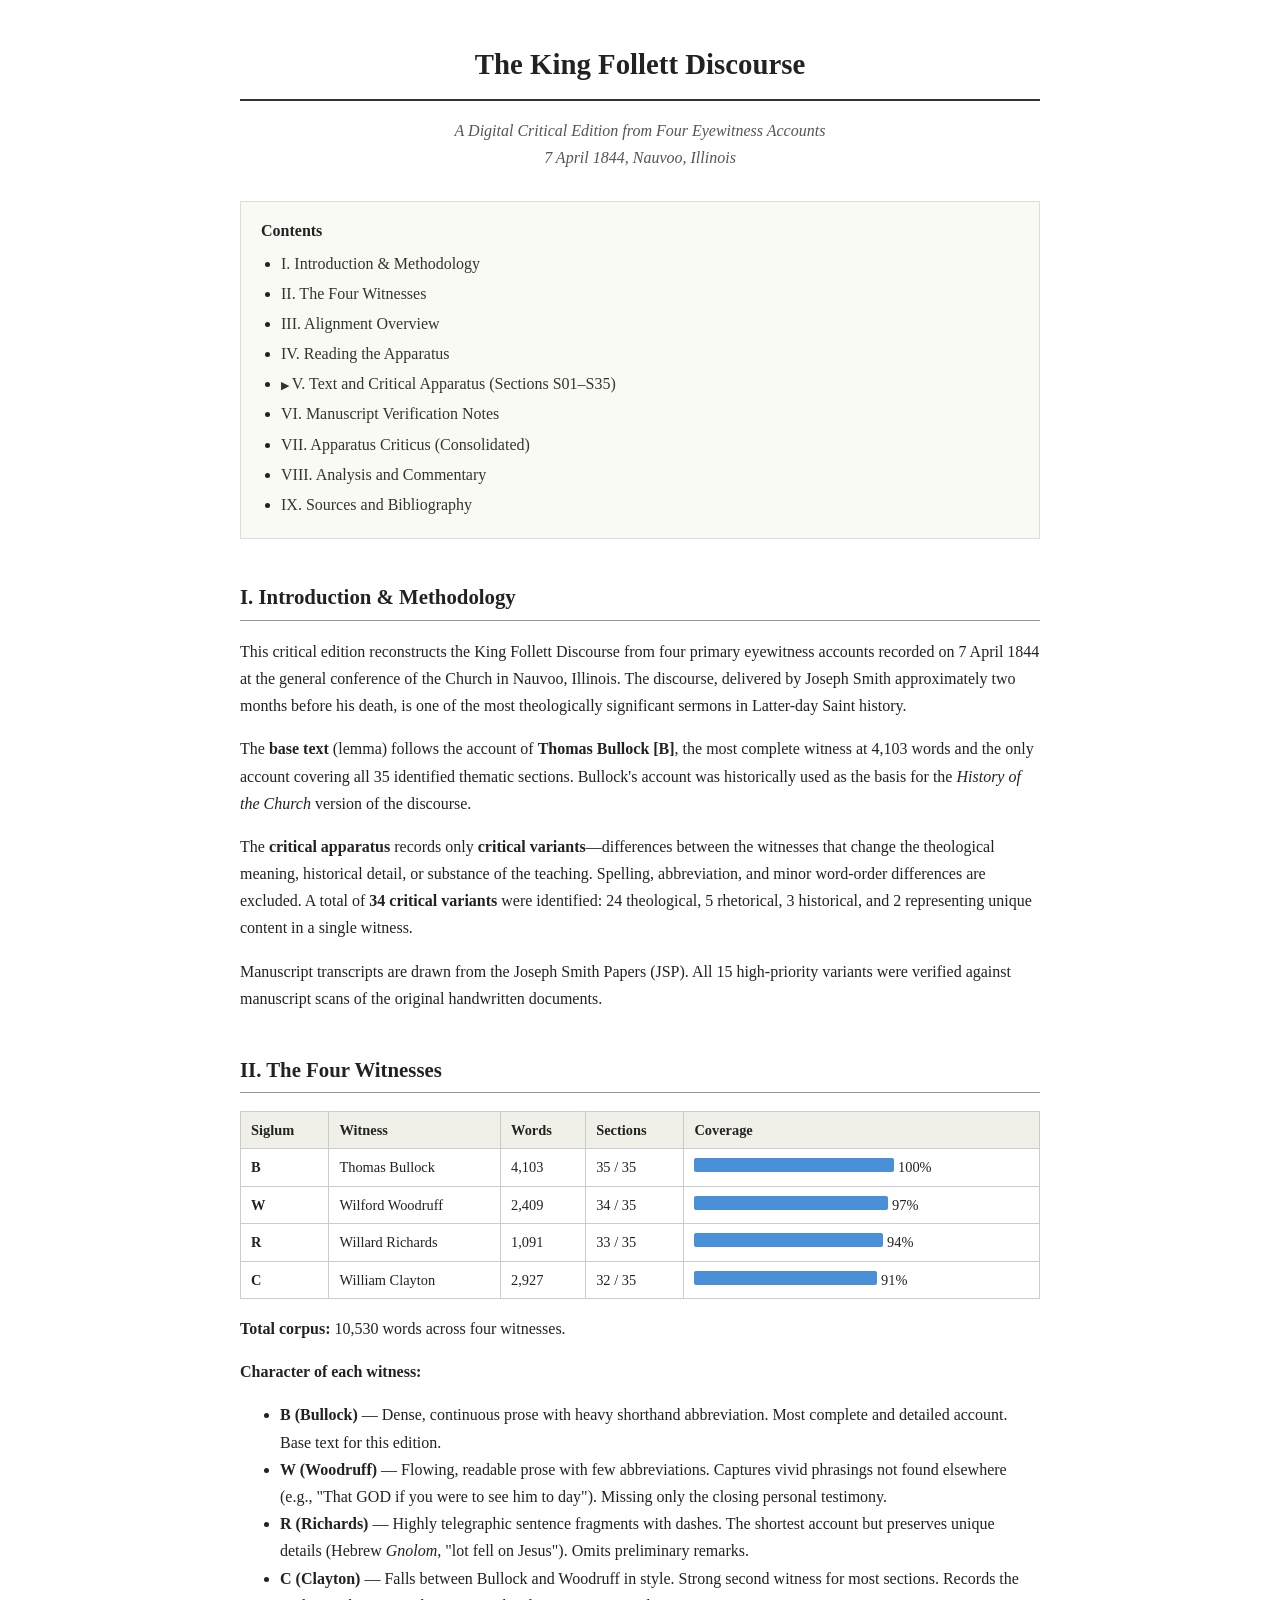
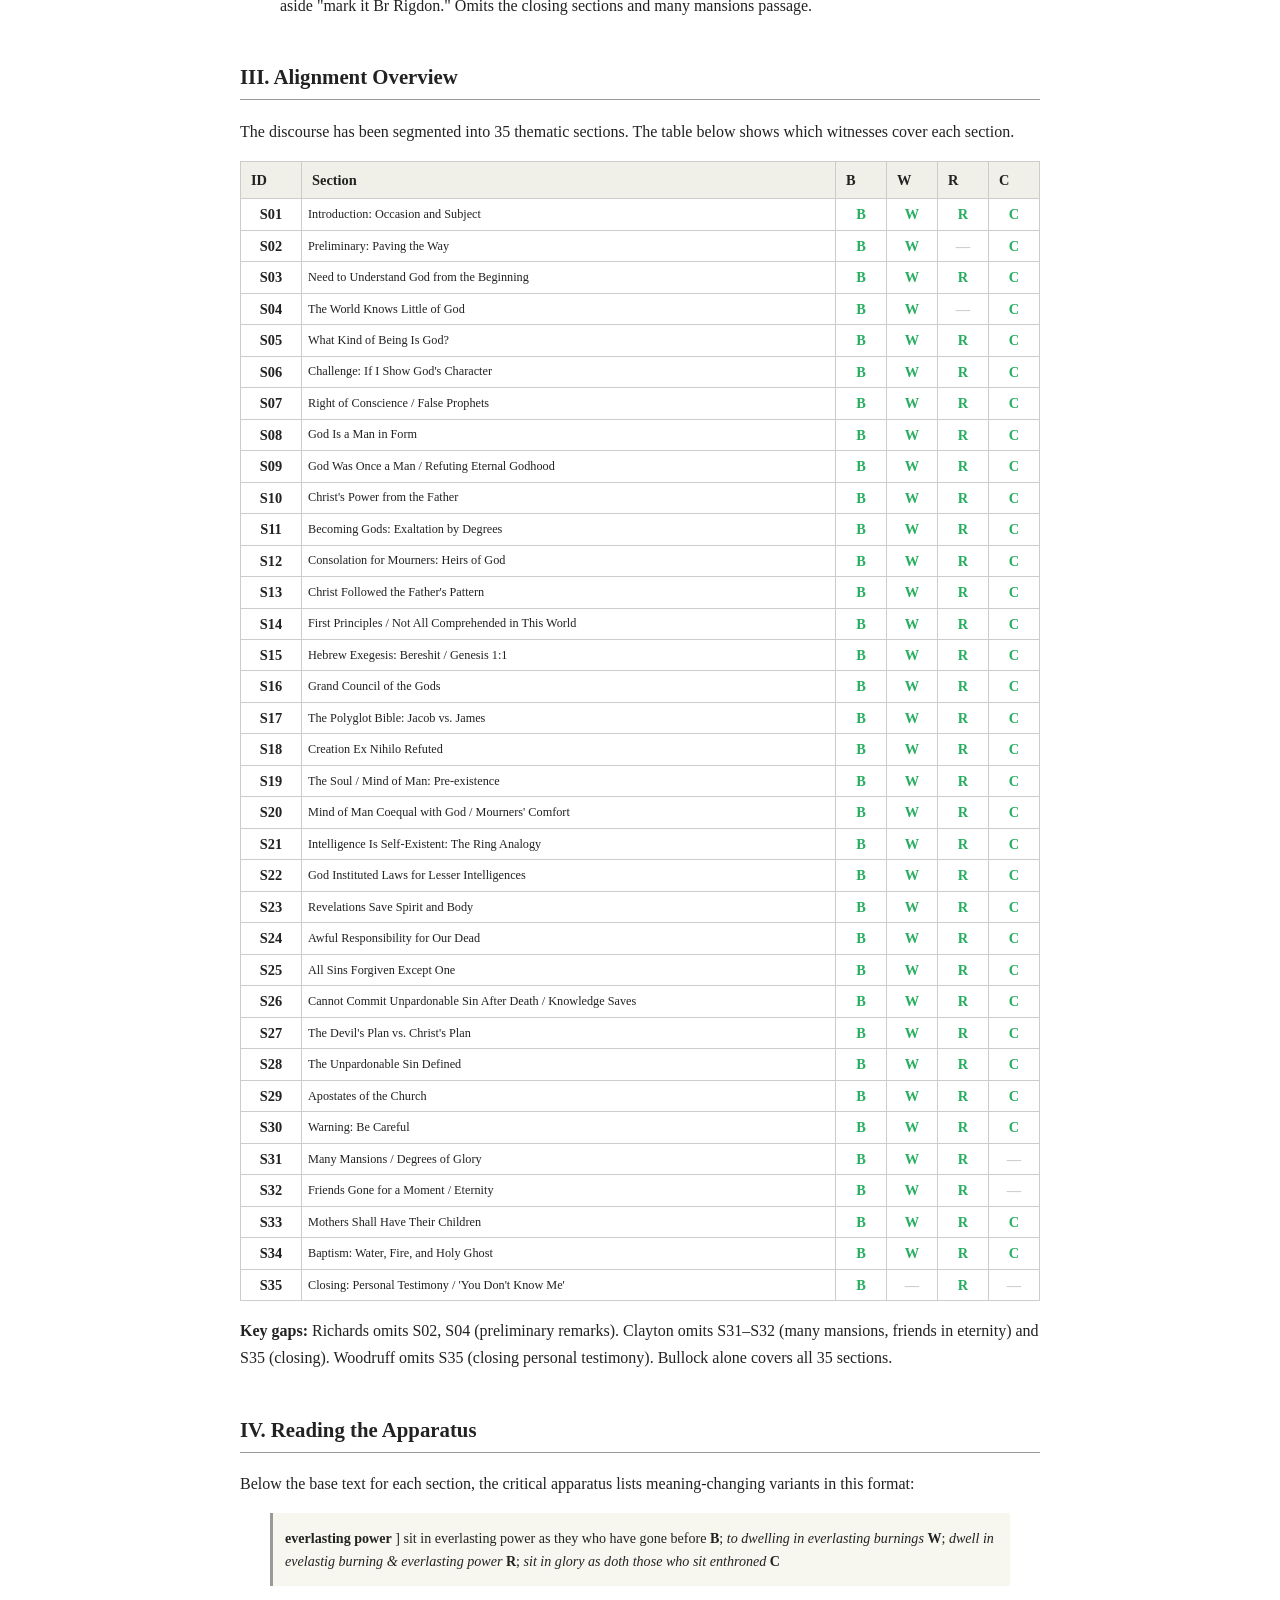
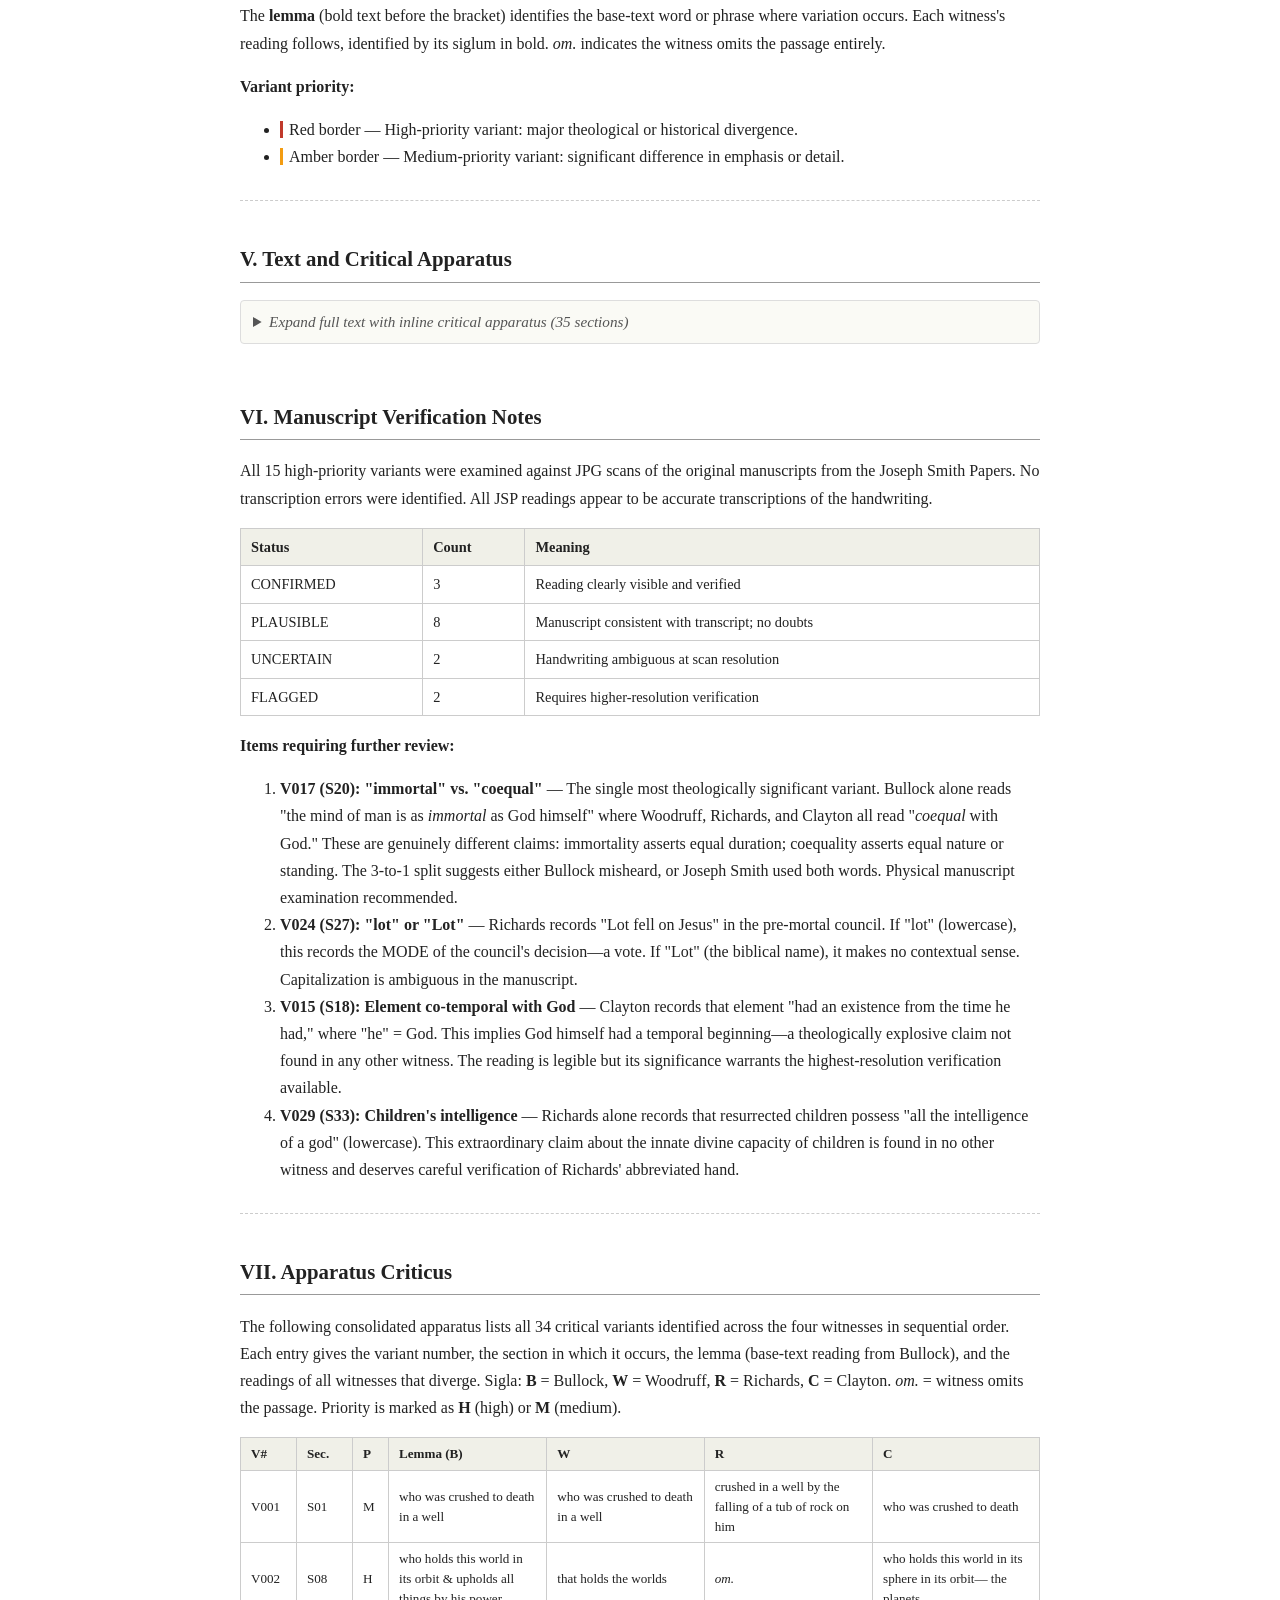
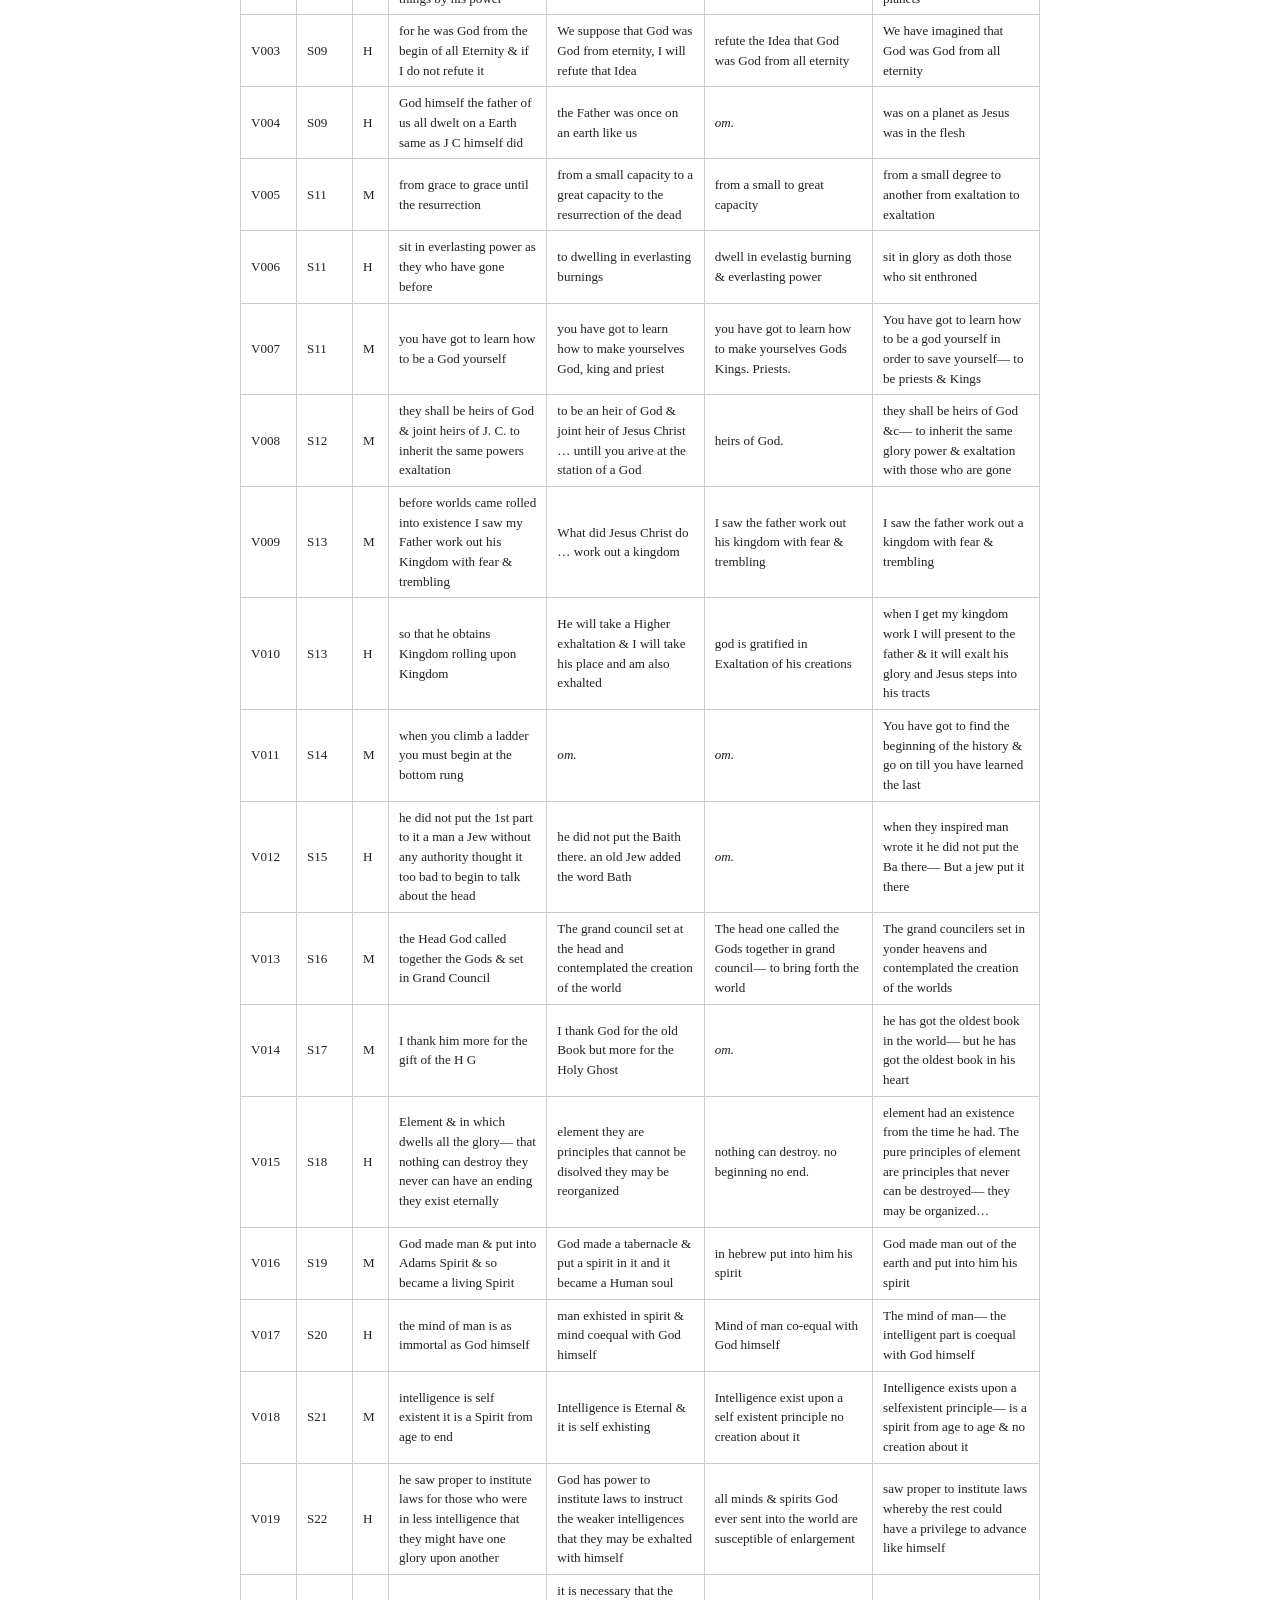
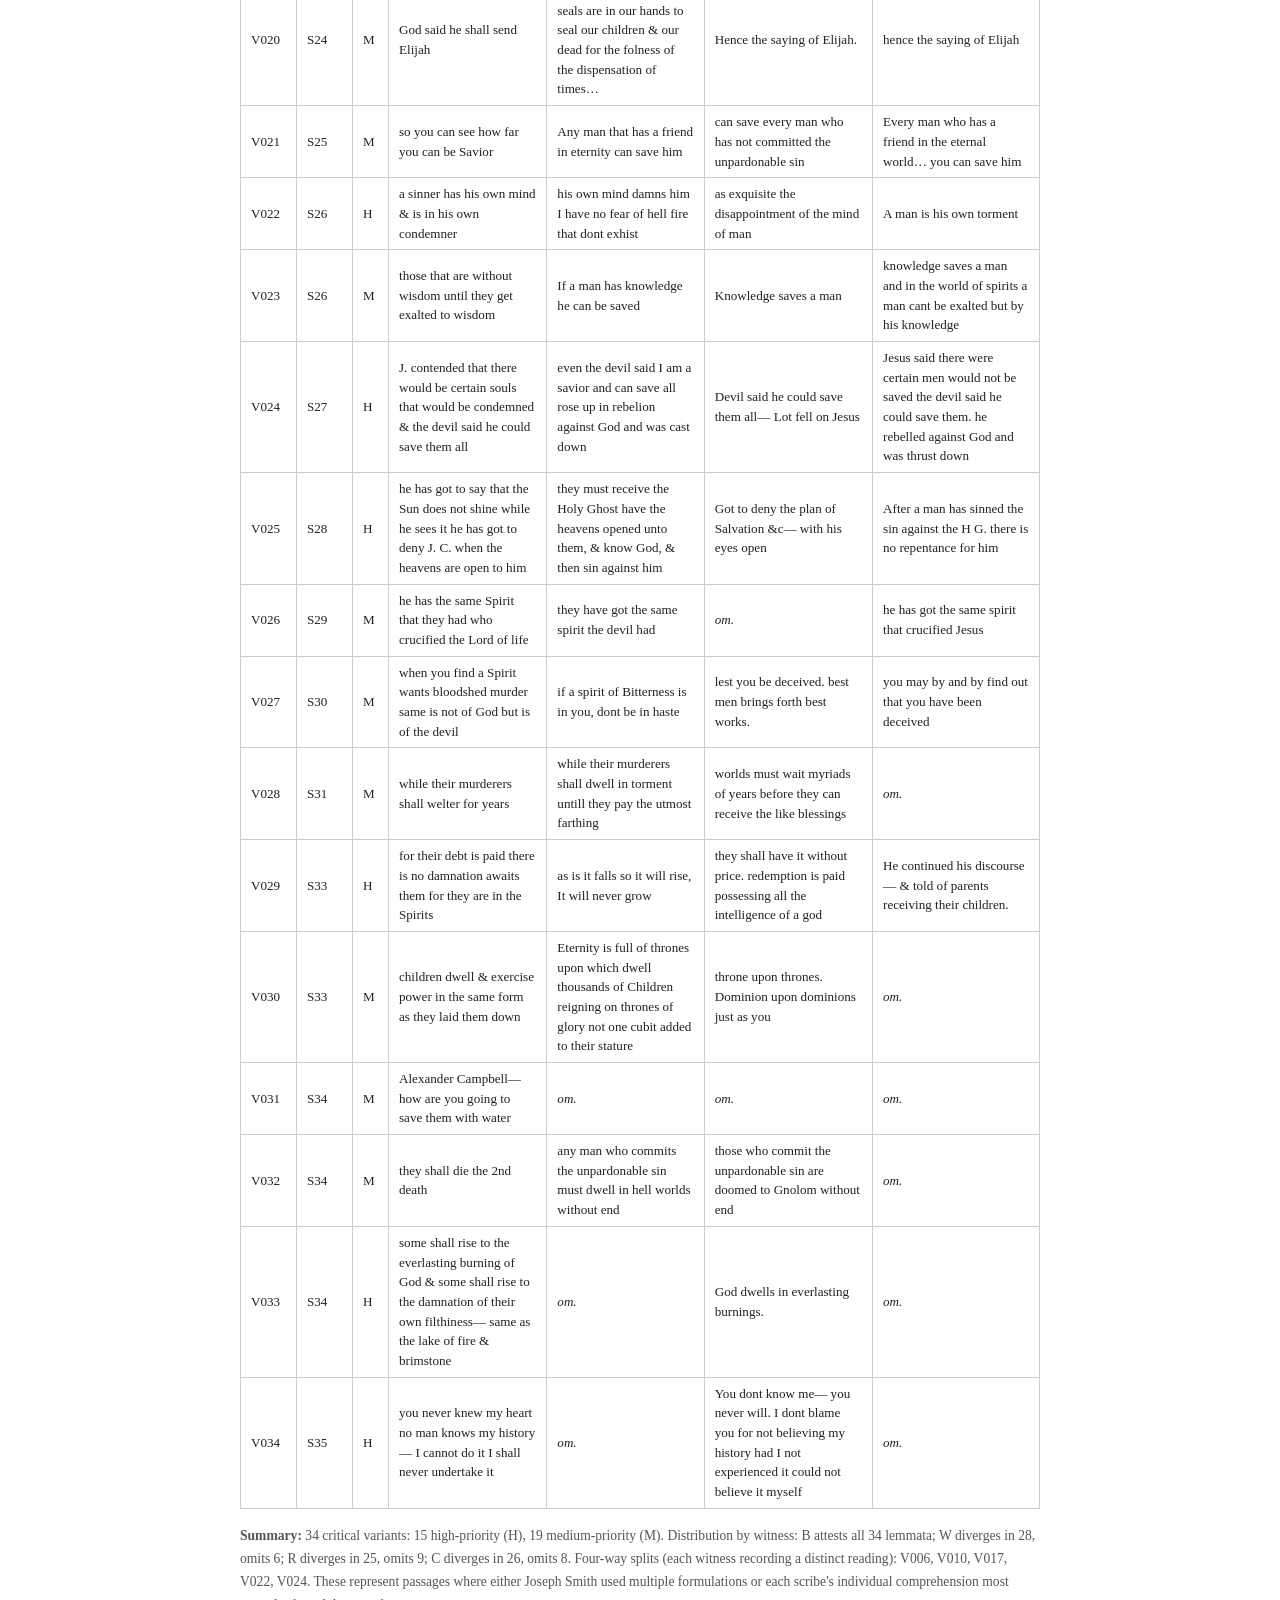
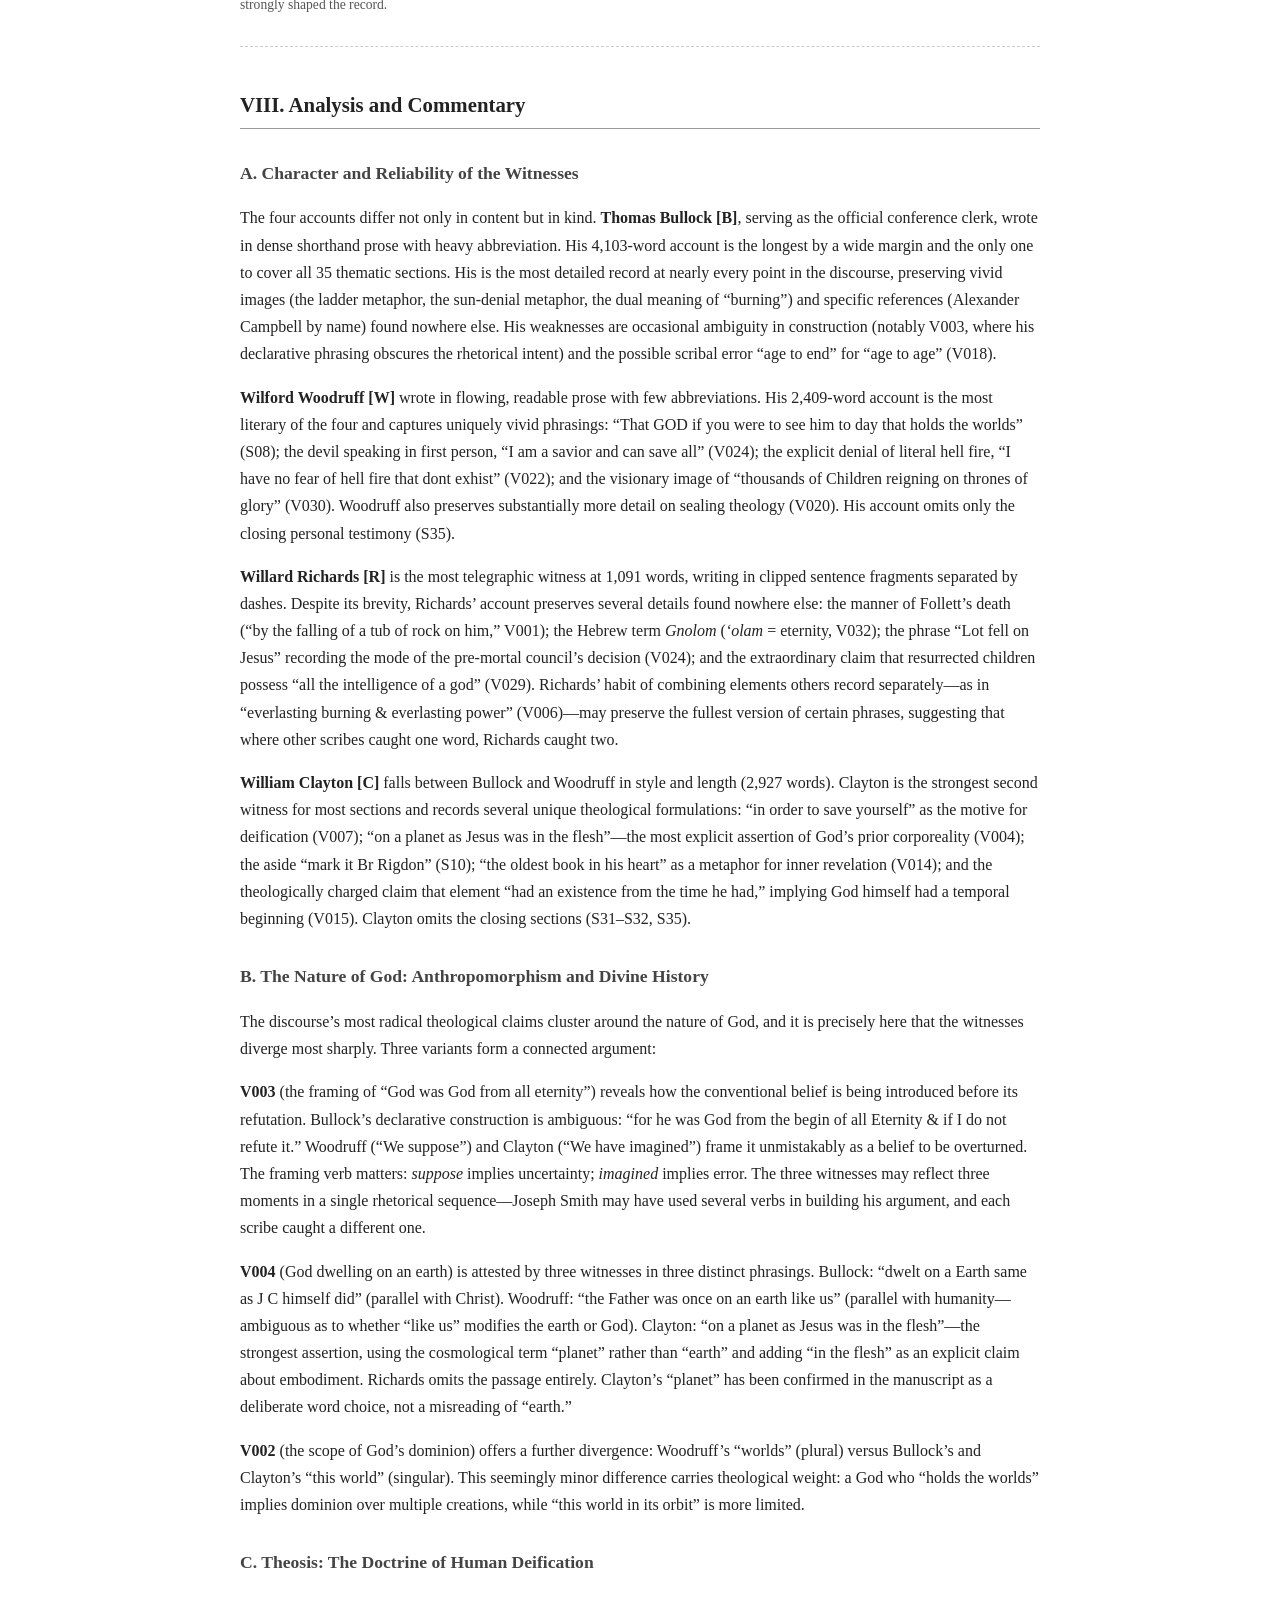
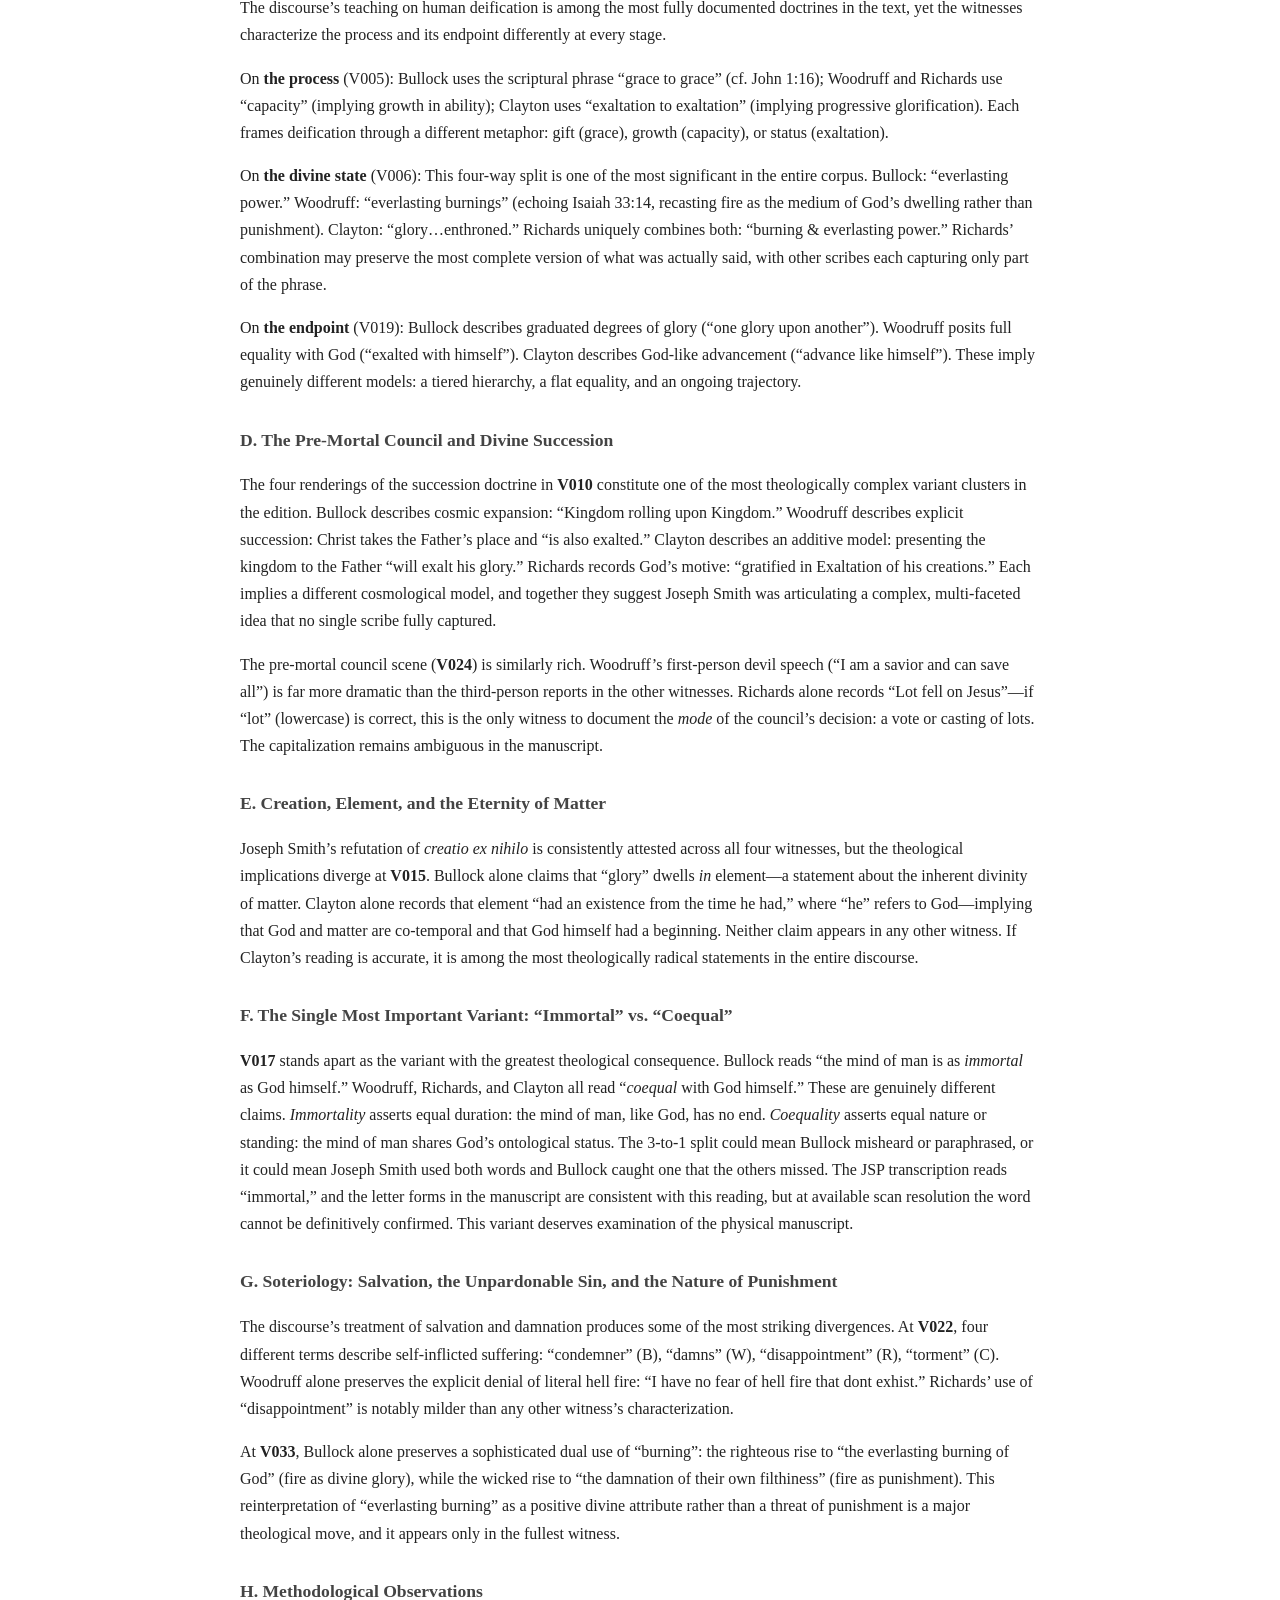
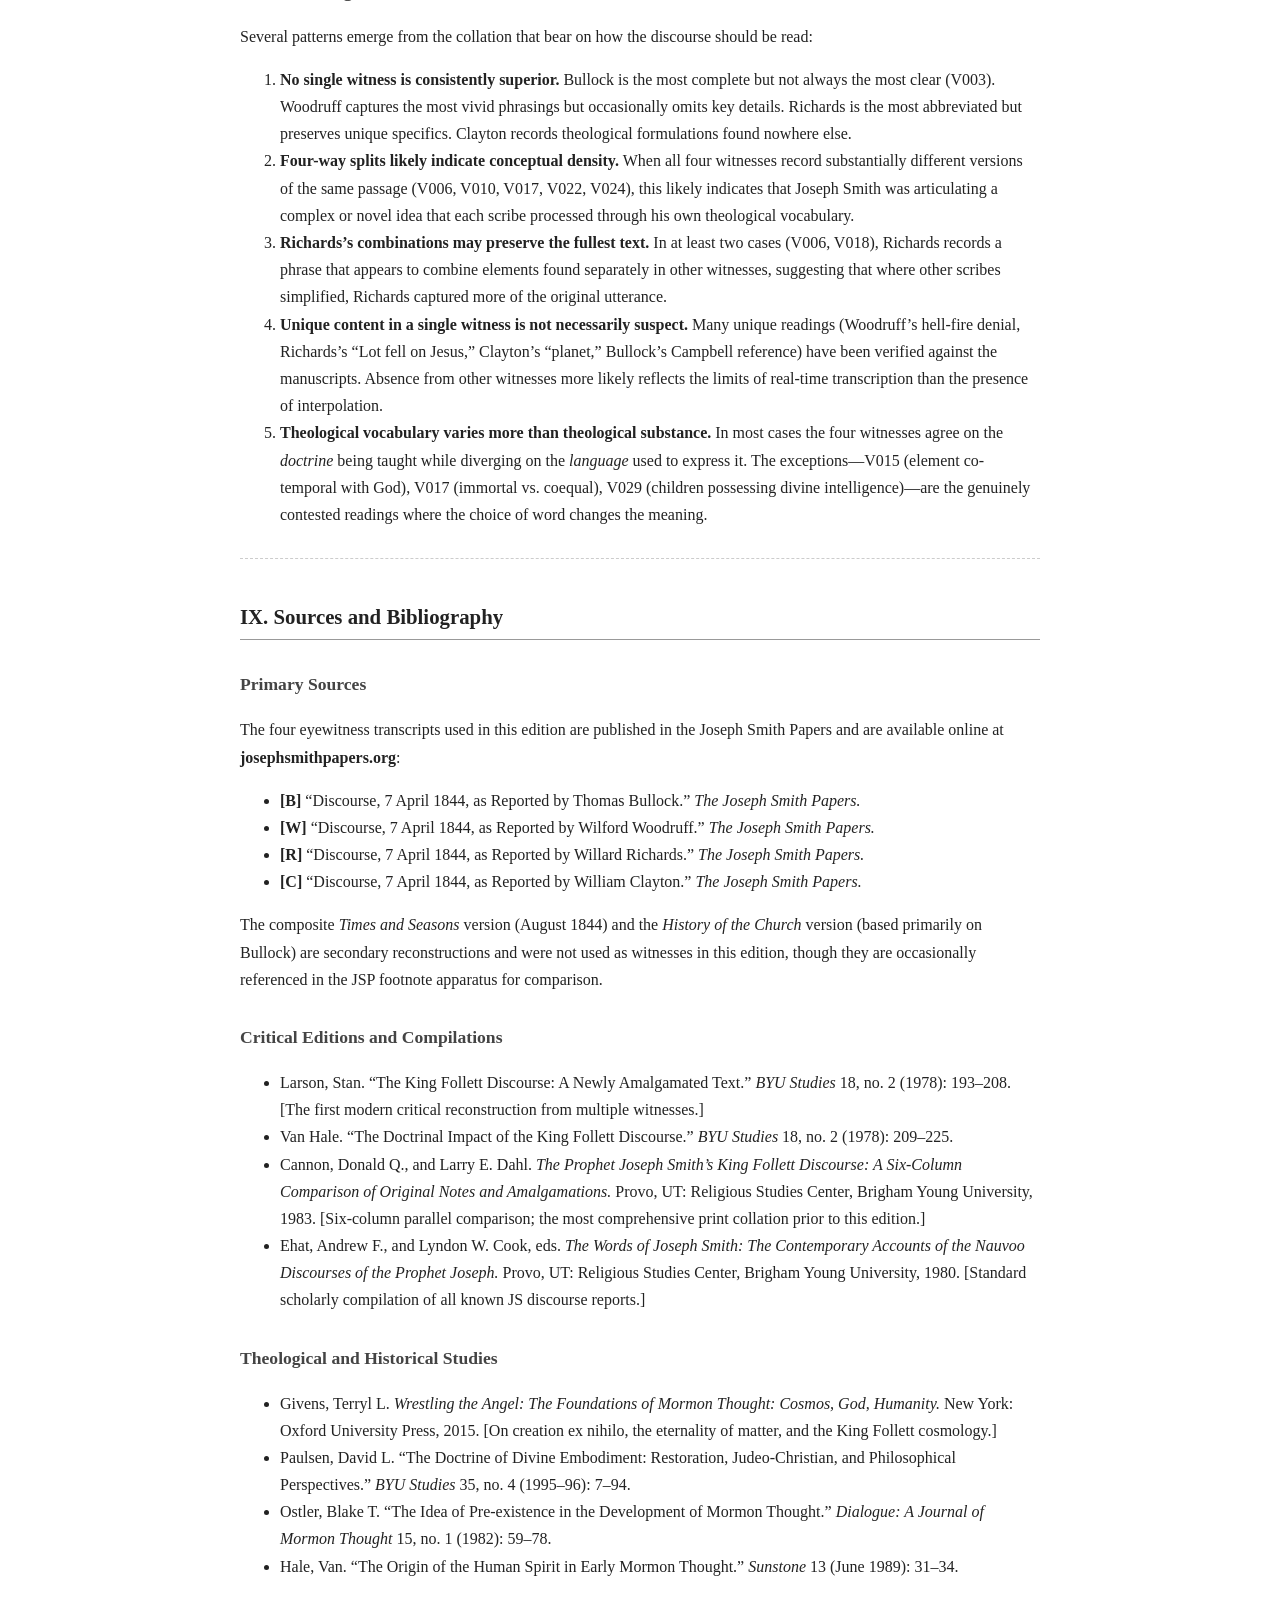
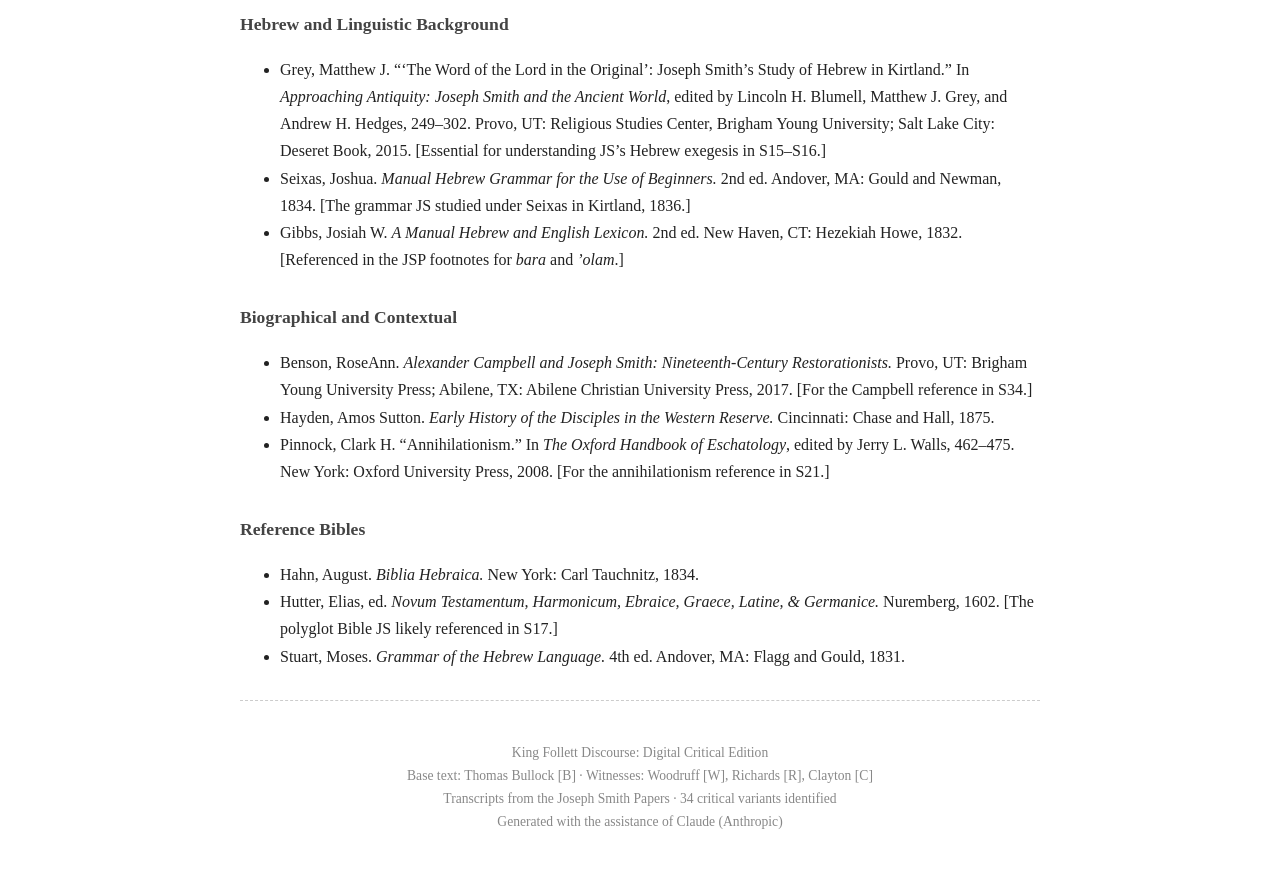
==== commit e76124bd: "index updated" ====
--- a/docs/index.html
+++ b/docs/index.html
@@ -4,103 +4,13 @@
 <meta charset="UTF-8">
 <title>King Follett Discourse: Digital Critical Edition</title>
 <style>
-  * { box-sizing: border-box; }
   body {
     font-family: 'Georgia', 'Times New Roman', serif;
-    margin: 0;
-    padding: 0;
+    max-width: 800px;
+    margin: 40px auto;
+    padding: 0 20px;
     line-height: 1.7;
     color: #222;
-    display: flex;
-  }
-  /* ── Sidebar TOC ── */
-  #sidebar {
-    position: fixed;
-    top: 0;
-    left: 0;
-    width: 280px;
-    height: 100vh;
-    overflow-y: auto;
-    background: #fafaf7;
-    border-right: 1px solid #ddd;
-    padding: 20px 12px 40px 16px;
-    font-size: 0.78em;
-    line-height: 1.5;
-    z-index: 100;
-    transition: transform 0.3s ease;
-  }
-  #sidebar .toc-title {
-    font-weight: bold;
-    font-size: 1.1em;
-    color: #333;
-    margin-bottom: 12px;
-    padding-bottom: 8px;
-    border-bottom: 1px solid #ccc;
-  }
-  #sidebar a {
-    display: block;
-    text-decoration: none;
-    color: #555;
-    padding: 3px 6px;
-    border-radius: 3px;
-    transition: background 0.15s, color 0.15s;
-  }
-  #sidebar a:hover {
-    background: #eee;
-    color: #222;
-  }
-  #sidebar a.active {
-    background: #e8e4d9;
-    color: #222;
-    font-weight: bold;
-  }
-  #sidebar a.toc-h3 {
-    padding-left: 18px;
-    font-size: 0.92em;
-    color: #777;
-  }
-  #sidebar a.toc-h3.active {
-    color: #444;
-    background: #eee8d5;
-  }
-  /* Toggle button (for mobile) */
-  #toc-toggle {
-    display: none;
-    position: fixed;
-    top: 10px;
-    left: 10px;
-    z-index: 200;
-    background: #fafaf7;
-    border: 1px solid #ccc;
-    border-radius: 4px;
-    padding: 6px 10px;
-    font-size: 1.1em;
-    cursor: pointer;
-    font-family: Georgia, serif;
-  }
-  /* ── Main content ── */
-  #content {
-    margin-left: 280px;
-    max-width: 800px;
-    padding: 40px 30px;
-    flex: 1;
-  }
-  /* ── Responsive ── */
-  @media (max-width: 1000px) {
-    #sidebar {
-      transform: translateX(-100%);
-    }
-    #sidebar.open {
-      transform: translateX(0);
-      box-shadow: 2px 0 12px rgba(0,0,0,0.15);
-    }
-    #toc-toggle {
-      display: block;
-    }
-    #content {
-      margin-left: 0;
-      padding: 50px 20px 40px 20px;
-    }
   }
   h1 {
     text-align: center;
@@ -214,66 +124,127 @@
     border-top: 1px dashed #ccc;
     margin: 30px 0;
   }
+
+  details.section-v {
+    margin: 10px 0;
+  }
+  details.section-v > summary {
+    cursor: pointer;
+    font-style: italic;
+    color: #555;
+    padding: 8px 12px;
+    background: #fafaf5;
+    border: 1px solid #ddd;
+    border-radius: 4px;
+    margin-bottom: 15px;
+    font-size: 0.95em;
+  }
+  details.section-v > summary:hover {
+    background: #f0f0e5;
+  }
+  details.section-v[open] > summary {
+    margin-bottom: 20px;
+    border-bottom-color: #999;
+  }
+  .toc a {
+    color: #333;
+    text-decoration: none;
+  }
+  .toc a:hover {
+    text-decoration: underline;
+    color: #4a90d9;
+  }
+  .toc details {
+    margin: 0;
+  }
+  .toc details summary {
+    cursor: pointer;
+    color: #333;
+    list-style: none;
+  }
+  .toc details summary::-webkit-details-marker {
+    display: none;
+  }
+  .toc details summary::before {
+    content: '\25B6\00a0';
+    font-size: 0.7em;
+    vertical-align: middle;
+  }
+  .toc details[open] summary::before {
+    content: '\25BC\00a0';
+  }
+  .toc details ul {
+    margin: 2px 0 2px 10px;
+    padding-left: 12px;
+    font-size: 0.9em;
+  }
+  .toc details li {
+    margin: 1px 0;
+  }
 </style>
 </head>
 <body>
-<button id="toc-toggle" onclick="document.getElementById('sidebar').classList.toggle('open')">☰ Contents</button>
-<nav id="sidebar">
-  <div class="toc-title">Contents</div>
-    <a href="#sec-1" class="toc-h2">I. Introduction &amp; Methodology</a>
-    <a href="#sec-2" class="toc-h2">II. The Four Witnesses</a>
-    <a href="#sec-3" class="toc-h2">III. Alignment Overview</a>
-    <a href="#sec-4" class="toc-h2">IV. Reading the Apparatus</a>
-    <a href="#sec-5" class="toc-h2">V. Text and Critical Apparatus</a>
-    <a href="#sec-6" class="toc-h3">S01. Introduction: Occasion and Subject</a>
-    <a href="#sec-7" class="toc-h3">S02. Preliminary: Paving the Way</a>
-    <a href="#sec-8" class="toc-h3">S03. Need to Understand God from the Beginning</a>
-    <a href="#sec-9" class="toc-h3">S04. The World Knows Little of God</a>
-    <a href="#sec-10" class="toc-h3">S05. What Kind of Being Is God?</a>
-    <a href="#sec-11" class="toc-h3">S06. Challenge: If I Show God's Character</a>
-    <a href="#sec-12" class="toc-h3">S07. Right of Conscience / False Prophets</a>
-    <a href="#sec-13" class="toc-h3">S08. God Is a Man in Form</a>
-    <a href="#sec-14" class="toc-h3">S09. God Was Once a Man / Refuting Eternal Godhood</a>
-    <a href="#sec-15" class="toc-h3">S10. Christ's Power from the Father</a>
-    <a href="#sec-16" class="toc-h3">S11. Becoming Gods: Exaltation by Degrees</a>
-    <a href="#sec-17" class="toc-h3">S12. Consolation for Mourners: Heirs of God</a>
-    <a href="#sec-18" class="toc-h3">S13. Christ Followed the Father's Pattern</a>
-    <a href="#sec-19" class="toc-h3">S14. First Principles / Not All Comprehended in...</a>
-    <a href="#sec-20" class="toc-h3">S15. Hebrew Exegesis: Bereshit / Genesis 1:1</a>
-    <a href="#sec-21" class="toc-h3">S16. Grand Council of the Gods</a>
-    <a href="#sec-22" class="toc-h3">S17. The Polyglot Bible: Jacob vs. James</a>
-    <a href="#sec-23" class="toc-h3">S18. Creation Ex Nihilo Refuted</a>
-    <a href="#sec-24" class="toc-h3">S19. The Soul / Mind of Man: Pre-existence</a>
-    <a href="#sec-25" class="toc-h3">S20. Mind of Man Coequal with God / Mourners' C...</a>
-    <a href="#sec-26" class="toc-h3">S21. Intelligence Is Self-Existent: The Ring An...</a>
-    <a href="#sec-27" class="toc-h3">S22. God Instituted Laws for Lesser Intelligences</a>
-    <a href="#sec-28" class="toc-h3">S23. Revelations Save Spirit and Body</a>
-    <a href="#sec-29" class="toc-h3">S24. Awful Responsibility for Our Dead</a>
-    <a href="#sec-30" class="toc-h3">S25. All Sins Forgiven Except One</a>
-    <a href="#sec-31" class="toc-h3">S26. Cannot Commit Unpardonable Sin After Death...</a>
-    <a href="#sec-32" class="toc-h3">S27. The Devil's Plan vs. Christ's Plan</a>
-    <a href="#sec-33" class="toc-h3">S28. The Unpardonable Sin Defined</a>
-    <a href="#sec-34" class="toc-h3">S29. Apostates of the Church</a>
-    <a href="#sec-35" class="toc-h3">S30. Warning: Be Careful</a>
-    <a href="#sec-36" class="toc-h3">S31. Many Mansions / Degrees of Glory</a>
-    <a href="#sec-37" class="toc-h3">S32. Friends Gone for a Moment / Eternity</a>
-    <a href="#sec-38" class="toc-h3">S33. Mothers Shall Have Their Children</a>
-    <a href="#sec-39" class="toc-h3">S34. Baptism: Water, Fire, and Holy Ghost</a>
-    <a href="#sec-40" class="toc-h3">S35. Closing: Personal Testimony / 'You Don't K...</a>
-    <a href="#sec-41" class="toc-h2">VI. Manuscript Verification Notes</a>
-</nav>
-<div id="content">
-
 
 
 <h1>The King Follett Discourse</h1>
 <p class="subtitle">A Digital Critical Edition from Four Eyewitness Accounts<br>
 7 April 1844, Nauvoo, Illinois</p>
 
-<!-- TOC is now in the sidebar -->
-
-
-<h2 id="sec-1">I. Introduction &amp; Methodology</h2>
+<div class="toc">
+<b>Contents</b>
+<ul>
+<li><a href="#intro">I. Introduction &amp; Methodology</a></li>
+<li><a href="#witnesses">II. The Four Witnesses</a></li>
+<li><a href="#alignment">III. Alignment Overview</a></li>
+<li><a href="#reading-apparatus">IV. Reading the Apparatus</a></li>
+<li><details><summary><a href="#text-apparatus">V. Text and Critical Apparatus (Sections S01–S35)</a></summary>
+<ul>
+<li><a href="#S01">S01. Introduction: Occasion and Subject</a></li>
+<li><a href="#S02">S02. Preliminary: Paving the Way</a></li>
+<li><a href="#S03">S03. Need to Understand God from the Beginning</a></li>
+<li><a href="#S04">S04. The World Knows Little of God</a></li>
+<li><a href="#S05">S05. What Kind of Being Is God?</a></li>
+<li><a href="#S06">S06. Challenge: If I Show God's Character</a></li>
+<li><a href="#S07">S07. Right of Conscience / False Prophets</a></li>
+<li><a href="#S08">S08. God Is a Man in Form</a></li>
+<li><a href="#S09">S09. God Was Once a Man / Refuting Eternal Godhood</a></li>
+<li><a href="#S10">S10. Christ's Power from the Father</a></li>
+<li><a href="#S11">S11. Becoming Gods: Exaltation by Degrees</a></li>
+<li><a href="#S12">S12. Consolation for Mourners: Heirs of God</a></li>
+<li><a href="#S13">S13. Christ Followed the Father's Pattern</a></li>
+<li><a href="#S14">S14. First Principles / Not All Comprehended in This World</a></li>
+<li><a href="#S15">S15. Hebrew Exegesis: Bereshit / Genesis 1:1</a></li>
+<li><a href="#S16">S16. Grand Council of the Gods</a></li>
+<li><a href="#S17">S17. The Polyglot Bible: Jacob vs. James</a></li>
+<li><a href="#S18">S18. Creation Ex Nihilo Refuted</a></li>
+<li><a href="#S19">S19. The Soul / Mind of Man: Pre-existence</a></li>
+<li><a href="#S20">S20. Mind of Man Coequal with God / Mourners' Comfort</a></li>
+<li><a href="#S21">S21. Intelligence Is Self-Existent: The Ring Analogy</a></li>
+<li><a href="#S22">S22. God Instituted Laws for Lesser Intelligences</a></li>
+<li><a href="#S23">S23. Revelations Save Spirit and Body</a></li>
+<li><a href="#S24">S24. Awful Responsibility for Our Dead</a></li>
+<li><a href="#S25">S25. All Sins Forgiven Except One</a></li>
+<li><a href="#S26">S26. Cannot Commit Unpardonable Sin After Death / Knowledge Saves</a></li>
+<li><a href="#S27">S27. The Devil's Plan vs. Christ's Plan</a></li>
+<li><a href="#S28">S28. The Unpardonable Sin Defined</a></li>
+<li><a href="#S29">S29. Apostates of the Church</a></li>
+<li><a href="#S30">S30. Warning: Be Careful</a></li>
+<li><a href="#S31">S31. Many Mansions / Degrees of Glory</a></li>
+<li><a href="#S32">S32. Friends Gone for a Moment / Eternity</a></li>
+<li><a href="#S33">S33. Mothers Shall Have Their Children</a></li>
+<li><a href="#S34">S34. Baptism: Water, Fire, and Holy Ghost</a></li>
+<li><a href="#S35">S35. Closing: Personal Testimony / 'You Don't Know Me'</a></li>
+</ul>
+</details></li>
+<li><a href="#verification">VI. Manuscript Verification Notes</a></li>
+<li><a href="#apparatus-criticus">VII. Apparatus Criticus (Consolidated)</a></li>
+<li><a href="#analysis">VIII. Analysis and Commentary</a></li>
+<li><a href="#bibliography">IX. Sources and Bibliography</a></li>
+</ul>
+</div>
+
+
+<h2 id="intro">I. Introduction &amp; Methodology</h2>
 
 <p>This critical edition reconstructs the King Follett Discourse from four primary
 eyewitness accounts recorded on 7 April 1844 at the general conference of the Church
@@ -297,7 +268,7 @@
 handwritten documents.</p>
 
 
-<h2 id="sec-2">II. The Four Witnesses</h2>
+<h2 id="witnesses">II. The Four Witnesses</h2>
 
 <table>
 <tr>
@@ -355,7 +326,7 @@
 </ul>
 
 
-<h2 id="sec-3">III. Alignment Overview</h2>
+<h2 id="alignment">III. Alignment Overview</h2>
 
 <p>The discourse has been segmented into 35 thematic sections. The table below shows
 which witnesses cover each section.</p>
@@ -413,7 +384,7 @@
 S35 (closing personal testimony). Bullock alone covers all 35 sections.</p>
 
 
-<h2 id="sec-4">IV. Reading the Apparatus</h2>
+<h2 id="reading-apparatus">IV. Reading the Apparatus</h2>
 
 <p>Below the base text for each section, the critical apparatus lists meaning-changing
 variants in this format:</p>
@@ -439,9 +410,10 @@
 
 
 <hr class="section-divider">
-<h2 id="sec-5">V. Text and Critical Apparatus</h2>
-
-<h3 id="sec-6">S01. Introduction: Occasion and Subject</h3>
+<h2 id="text-apparatus">V. Text and Critical Apparatus</h2>
+<details class="section-v" id="section-v-details">
+<summary>Expand full text with inline critical apparatus (35 sections)</summary>
+<h3 id="S01">S01. Introduction: Occasion and Subject</h3>
 <p class="section-summary">Opening remarks identifying the occasion (King Follett's death) and the subject (the dead).</p>
 <p class="base-text">The Prophet while I address you on the subject which in the fore part. of the Conference was contemplated.— as the wind blows very hard it will be hardly possible for me to make you all hear it is of the greatest importance & the most solemn of any that could. occupy our attention. & that is the subject of the dead on the decease of our bror. Follit King Follett who was crushed to death in a well— & inasmuch as there are a great many in this congregation who live in this city & who have lost friend I shall speak in general. & offer you my ideas so far as I have ability & so far as I shall be inspired. by the H S. Holy Spirit to dwell on this subject. I want your prayer, faith the instruction. of Almighty God to say things that are true & shall carry the testimony to your hearts & pray that he may strengthen my lungs— stay the winds— & let the prayers of the Saints to heaven appear— for the prayers of the righteous avail much</p>
 <div class="apparatus flag-medium">
@@ -450,31 +422,31 @@
 <p class="note">Richards alone preserves the detail of HOW Follett died (a tub of rock falling on him). Clayton omits 'in a well' entirely.</p>
 </div>
 <hr class="section-divider">
-<h3 id="sec-7">S02. Preliminary: Paving the Way</h3>
+<h3 id="S02">S02. Preliminary: Paving the Way</h3>
 <p class="section-summary">Transition announcing he will build up to the main subject, not please with oratory but edify with truths.</p>
 <p class="base-text">before I enter in the investigation. fully of the subjt. that is lying before us I wish to make a few preliminaries in order that you may understand when I come to it I do not calculate to please your ears with oratory with much learning but I calculate to edify you with simple truths from Heaven—</p>
 <hr class="section-divider">
-<h3 id="sec-8">S03. Need to Understand God from the Beginning</h3>
+<h3 id="S03">S03. Need to Understand God from the Beginning</h3>
 <p class="section-summary">Going back to the beginning of creation; necessary to understand God and the Elohim; starting right vs. starting wrong.</p>
 <p class="base-text">I wish to go back to the beginning: of creation— it is necessary to know the mind decree & ordination. of the great Eloe Elōheem or Elohim beginning at the creation. & it is necessary. for us to have an understanding. of God in the beging. if we start right it is very easy for us to go right all the time but if we start wrong it is hard to get right</p>
 <hr class="section-divider">
-<h3 id="sec-9">S04. The World Knows Little of God</h3>
+<h3 id="S04">S04. The World Knows Little of God</h3>
 <p class="section-summary">Few understand God's character; mankind knows no more than the brute beast without inspiration.</p>
 <p class="base-text">there are very few who understand rightly the character of God— they do not comprehend any thing that is past or that which is to come & com: but little more than the brute beast if a man learns know nothing more than to eat, drink, sleep, & does not comprehend any of the designs of God the Beast can the same thing eats drinks sleeps— noes [knows] nothing more & how are we to do it by no other. way than the Inspiration of Almighty God</p>
 <hr class="section-divider">
-<h3 id="sec-10">S05. What Kind of Being Is God?</h3>
+<h3 id="S05">S05. What Kind of Being Is God?</h3>
 <p class="section-summary">Asks the congregation what kind of being God is; cites John 17:3 on eternal life being to know God.</p>
 <p class="base-text">I want to ask this congregation: every man woman: & child to answer. the question. in their own heart what kind of a being is God I again. repeat. the questn. what kind of a being is God does any man or woman know have any of you seen, him heard him, communed with him, here is the questn. that will peradventure from this time henceforth occupy your attentn.— the Apostle: says this is Eternal life to know God & J. C Jesus Christ who he has sent— that is eternal. life if any man enquire what kind of a being is God if he will search deligently his own heart that unless he knows God he has no eternal life— my first object is to find out the character of the true God & if I should.</p>
 <hr class="section-divider">
-<h3 id="sec-11">S06. Challenge: If I Show God's Character</h3>
+<h3 id="S06">S06. Challenge: If I Show God's Character</h3>
 <p class="section-summary">If I am the man to comprehend and explain God, let every person be silent; if I fail, I have no right to revelation.</p>
 <p class="base-text">my first object is to find out the character of the true God & if I should. be the man to comprehend: the God & I com: them to your heart let every man & woman henceforth shut their mouths & never say anything against. the man of God & If I do not do it I have no right to revelation. inspn. if all are pretension to the God they will all be as bad off as I am they will all say I ought to be damned</p>
 <hr class="section-divider">
-<h3 id="sec-12">S07. Right of Conscience / False Prophets</h3>
+<h3 id="S07">S07. Right of Conscience / False Prophets</h3>
 <p class="section-summary">Every man has a right to be a false prophet as well as a true one; no government should interfere with religion.</p>
 <p class="base-text">if any man is authd. to take away my life who say I am a false teacher so I shod. have the same right to all false teacher & where wod. be the end of the blood & there is no law in the heart of God that wod. allow any one to interfere with the rights of man every man has a right to be a false as well as a true prophet— if I shew verily that I have the truth of God & shew that ninety nine of 1 are false prophets it wod. deluge the whole world with blood</p>
 <hr class="section-divider">
-<h3 id="sec-13">S08. God Is a Man in Form</h3>
+<h3 id="S08">S08. God Is a Man in Form</h3>
 <p class="section-summary">God who sits enthroned in yonder heavens is a man like yourselves; Adam was made in his image and walked and talked with him.</p>
 <p class="base-text">God himself who sits enthroned in yonder Heavens is a man like unto one of yourselves who holds this world in its orbit & upholds all things by his power if you were to see him to day you wod. see him a man for Adam was an man like in fashion & image like unto him Adam walkd talked & communed. with him as one man talks & communes: with another.</p>
 <div class="apparatus flag-high">
@@ -484,7 +456,7 @@
 <p class="verification-note">Manuscript verification: Woodruff's 'worlds' (plural) visible with terminal 's'. Bullock/Clayton singular 'world' consistent. Variant genuine.</p>
 </div>
 <hr class="section-divider">
-<h3 id="sec-14">S09. God Was Once a Man / Refuting Eternal Godhood</h3>
+<h3 id="S09">S09. God Was Once a Man / Refuting Eternal Godhood</h3>
 <p class="section-summary">We suppose God was God from all eternity; I will refute that. God the Father once dwelt on an earth as Jesus did.</p>
 <p class="base-text">in order to speak for the consolation. of those who mourn for the loss of their friend it is necy. to understand the character. & being of God for I am going to tell you what sort of a being of God for he was God from the begin of all Eternity & if I do not refute it— truth is the touchstone they are the simple & first principles: of truth to know for a certainty the char. of God that we may converse with him same as a man & God himself the father of us all dwelt on a Earth same as J C himself did & I will shew it from the Bible— I wish I had the trump of an Arch Angel I cod.</p>
 <div class="apparatus flag-high">
@@ -500,11 +472,11 @@
 <p class="verification-note">Manuscript verification: Clayton's 'planet' clearly legible — distinct from Bullock/Woodruff's 'earth'. Clayton's 'in the flesh' also clear. Three different phrasings confirmed.</p>
 </div>
 <hr class="section-divider">
-<h3 id="sec-15">S10. Christ's Power from the Father</h3>
+<h3 id="S10">S10. Christ's Power from the Father</h3>
 <p class="section-summary">As the Father hath power in himself so hath the Son; to lay down his body and take it up again. Cites John 5:26.</p>
 <p class="base-text">Jesus: said. as the Father. hath power in himself to do even so hath the Son power to do what the Far. did that ansr. is obvious in a manner to lay down his body & take it up— J— did as my Far. laid down his body & take it up agn. if you dont believe it you dont believe the Bible the Scripture says & I defy all hell all learning. wisdom & records of hell</p>
 <hr class="section-divider">
-<h3 id="sec-16">S11. Becoming Gods: Exaltation by Degrees</h3>
+<h3 id="S11">S11. Becoming Gods: Exaltation by Degrees</h3>
 <p class="section-summary">You have got to learn how to be Gods, kings, and priests; going from a small capacity to a great capacity; dwelling in everlasting burnings.</p>
 <p class="base-text">you have got to learn how to be a God yourself & be a King & God Priest to God same as all have done by going from a small capacity to another. from grace to grace until the resurrection. of & sit in everlasting power as they who have gone before & God in the L D.</p>
 <div class="apparatus flag-medium">
@@ -524,7 +496,7 @@
 <p class="note">Clayton uniquely adds 'in order to save yourself' as the motivation for deification. Woodruff/Richards use 'make yourselves' (active self-creation) vs. Bullock/Clayton 'be' (state of being). Richards has 'Gods' (plural) while others have 'God' (singular).</p>
 </div>
 <hr class="section-divider">
-<h3 id="sec-17">S12. Consolation for Mourners: Heirs of God</h3>
+<h3 id="S12">S12. Consolation for Mourners: Heirs of God</h3>
 <p class="section-summary">How consoling to mourners to know that the dead shall rise as heirs of God and joint heirs of Jesus Christ.</p>
 <p class="base-text">how consoling to the mourner when they are called. to part with a wife mother father dear. relative to know that all Earthly tabernacles shall be dissolved that they shall be heirs of God & joint. heirs of J. C. to inherit the same powers exaltation. until you ascend. the throne of Etl. power same as those who are gone before what J.</p>
 <div class="apparatus flag-medium">
@@ -533,7 +505,7 @@
 <p class="note">Woodruff uniquely adds 'untill you arive at the station of a God'—the most explicit statement of theosis/deification as the endpoint. Clayton phrases it as inheriting 'with those who are gone before.' Richards abbreviates to just 'heirs of God.'</p>
 </div>
 <hr class="section-divider">
-<h3 id="sec-18">S13. Christ Followed the Father's Pattern</h3>
+<h3 id="S13">S13. Christ Followed the Father's Pattern</h3>
 <p class="section-summary">What did Jesus do? The same thing as the Father: worked out a kingdom with fear and trembling. Kingdoms rolling upon kingdoms.</p>
 <p class="base-text">what J. did I do the things I saw my Far. do before worlds came rolled nto existence I saw my Far. work out his Kingdom with fear & trembling & I must do the same when I shall give my K to the Far. so that he obtains K rolling. upon K. so that J treads in his tracks as he had gone before it is plain beyond comprehension.</p>
 <div class="apparatus flag-medium">
@@ -548,7 +520,7 @@
 <p class="verification-note">Manuscript verification: Bullock's 'K rolling upon K' visible in shorthand. Four distinct succession models verified.</p>
 </div>
 <hr class="section-divider">
-<h3 id="sec-19">S14. First Principles / Not All Comprehended in This World</h3>
+<h3 id="S14">S14. First Principles / Not All Comprehended in This World</h3>
 <p class="section-summary">These are the first principles of the gospel; it will take a long time to learn them all; transition to biblical commentary.</p>
 <p class="base-text">& you thus learn the first principles of the Gospel when you climb a ladder you must begin at the bottom rung until you learn the last principle of the Gospel for it is a great thing to learn Salvation. beyond the grave & it is not all to be comprehended in this world I suppose I am not allowed. to go into investign. but what is contained. in the Bible & I think there is so many wise men who wod. put me to death for treason I shall turn commentator to day— I shall go to the first Hebrew word in the Bible the 1st.</p>
 <div class="apparatus flag-medium">
@@ -557,7 +529,7 @@
 <p class="note">The famous ladder metaphor appears only in Bullock. Clayton has a flat restatement without the ladder image. Woodruff and Richards omit entirely. This became one of the most quoted images from the discourse.</p>
 </div>
 <hr class="section-divider">
-<h3 id="sec-20">S15. Hebrew Exegesis: Bereshit / Genesis 1:1</h3>
+<h3 id="S15">S15. Hebrew Exegesis: Bereshit / Genesis 1:1</h3>
 <p class="section-summary">Analysis of Bereshit (Genesis 1:1): removing the prefix to reveal 'rosh' (head). 'The head one of the Gods brought forth the Gods.'</p>
 <p class="base-text">I shall go to the first Hebrew word in the Bible the 1st. sentence: In the beginning— Berosheet— In by through & every thing else Roshed the head when the Inspd. man wrote it he did not put the 1st. pt. to it a man a Jew without. any authy. thought. it too bad to begin to talk about the head of any man— “The Head one of the Gods brought forth the Gods” is the true meaning.</p>
 <div class="apparatus flag-high">
@@ -567,7 +539,7 @@
 <p class="verification-note">Manuscript verification: Bullock's theological motive ('thought it too bad') and Woodruff's factual description ('added the word Bath') both verified.</p>
 </div>
 <hr class="section-divider">
-<h3 id="sec-21">S16. Grand Council of the Gods</h3>
+<h3 id="S16">S16. Grand Council of the Gods</h3>
 <p class="section-summary">The head God called the Gods together in grand council and contemplated the creation of the world.</p>
 <p class="base-text">the Head God called togr. the Gods & set in Grand Council</p>
 <div class="apparatus flag-medium">
@@ -576,7 +548,7 @@
 <p class="note">Clayton has 'worlds' (plural) vs. others 'world' (singular)—implying the council planned multiple creations. Woodruff inverts the agency: 'The grand council set at the head' (the council is the subject) vs. Bullock/Richards where 'the Head God' is the agent who calls the council.</p>
 </div>
 <hr class="section-divider">
-<h3 id="sec-22">S17. The Polyglot Bible: Jacob vs. James</h3>
+<h3 id="S17">S17. The Polyglot Bible: Jacob vs. James</h3>
 <p class="section-summary">Reference to a multilingual Bible; demonstrates that 'James' should be 'Jacob' using Hebrew, Greek, Latin, and German texts (Matthew 4:21).</p>
 <p class="base-text">some learned Doctor. might. take a notion. to say thus & so— & are not to be altered. & I am going to shew you an error I have an old book in the Latin Greek Hebrew & German & I have been reading. the German: I find it to be the most corect that I have found & it corespends the nearest to the revelations. that I have given the last 1 years it tells about Iachaboa means Jacob— in the English James— & you may talk about James thro all Eternity in the 2 verse of 4th. Matthew: where it gives the test. that it is to Jacob— & how can we escape the damnation. of hell witht. God reveal to us. one Latin says that Iachobus. means Jacob— Hebrew says means Jacob— Greek says Jachem Jacob German says Jacob thank God I have got this book & I thank him more for the gift of the H G. I have all the 4 Testaments come here ye learned men & read if you can I shod.</p>
 <div class="apparatus flag-medium">
@@ -585,7 +557,7 @@
 <p class="note">Clayton's rendering is strikingly different: 'the oldest book in his heart' as a metaphor for inner revelation, vs. Bullock/Woodruff who explicitly name the Holy Ghost. Clayton's version reframes the comparison as external book vs. internal knowledge.</p>
 </div>
 <hr class="section-divider">
-<h3 id="sec-23">S18. Creation Ex Nihilo Refuted</h3>
+<h3 id="S18">S18. Creation Ex Nihilo Refuted</h3>
 <p class="section-summary">The learned say God created out of nothing; 'bara' means to organize, not create from nothing. Elements are eternal and cannot be destroyed.</p>
 <p class="base-text">the learned men who are preaching. Saln. say that God created the Heavens & the Earth out of nothing & the reason is that they are unlearned & I know more than all the world put togr. & if the H. G. in me comprehends: more than all the world I will associate with it— what does Boro mean it means to organize same as you wod. organize a Ship— God himself had materials to organize the world out of chaos which is Element & in which dwells all the glory— that nothing can destroy they never can have an ending they exist eternally— I have anor.</p>
 <div class="apparatus flag-high">
@@ -595,7 +567,7 @@
 <p class="verification-note">Manuscript verification: Bullock's 'dwells all the glory' plausible. Clayton's 'from the time he had' (implying God had a beginning) is legible but FLAGGED — theologically explosive claim deserves highest-resolution verification.</p>
 </div>
 <hr class="section-divider">
-<h3 id="sec-24">S19. The Soul / Mind of Man: Pre-existence</h3>
+<h3 id="S19">S19. The Soul / Mind of Man: Pre-existence</h3>
 <p class="section-summary">The soul/mind of man was not created in the beginning; God is self-existent and man exists on the same principle. God put spirit into Adam's tabernacle.</p>
 <p class="base-text">the soul the imm. [immortal] Spirit oh man says God created in the beging. the very idea lestens man in my idea— I dont believe the doctrine: hear it all ye Ends of the World for God has told me so I am going to tell of things more noble— we say that God himself is a self existing God, who told you so, how did it get it into your head who told you that man did not exist in like manner— how does it read in the Hebrew that God made man & put into it Adams Spirit & so became a living Spirit—</p>
 <div class="apparatus flag-medium">
@@ -604,7 +576,7 @@
 <p class="note">Bullock: 'became a living Spirit.' Woodruff: 'became a Human soul.' Different anthropological terms. Clayton adds 'out of the earth' (material origin of body). Bullock uses 'Spirit' as the result; Woodruff uses 'soul'—these have distinct theological meanings in the tradition.</p>
 </div>
 <hr class="section-divider">
-<h3 id="sec-25">S20. Mind of Man Coequal with God / Mourners' Comfort</h3>
+<h3 id="S20">S20. Mind of Man Coequal with God / Mourners' Comfort</h3>
 <p class="section-summary">The mind of man is coequal with God; the departed are only separated for a short time and now converse with each other as we do.</p>
 <p class="base-text">the mind of man— the mind of man is as immortal as God himself— hence while I talk to these mourners— they are only separated from their bodies for a short period— their Spirits coexisted with God & now converse one another same as we do—</p>
 <div class="apparatus flag-high">
@@ -614,7 +586,7 @@
 <p class="verification-note">Manuscript verification: MOST IMPORTANT VARIANT. Bullock's 'immortal' vs. three witnesses' 'coequal'. Word length consistent with 'immortal'; letter forms appear to begin 'im-'. JSP reading likely correct but cannot definitively confirm at this scan resolution. Deserves physical manuscript examination.</p>
 </div>
 <hr class="section-divider">
-<h3 id="sec-26">S21. Intelligence Is Self-Existent: The Ring Analogy</h3>
+<h3 id="S21">S21. Intelligence Is Self-Existent: The Ring Analogy</h3>
 <p class="section-summary">The spirit of man has no beginning or end (ring analogy). If it had a beginning it would have an end. God never had power to create the spirit of man.</p>
 <p class="base-text">I take my ring from my finger & liken it unto the mind of man the immortal. Spirit because it has no beging. suppose you cut it into but as the Lord lives there wod. be an end all the fools & wise men from the beging of creation who say that man had begin— they must have an end & then the doctrine of annihilitn. [annihilation] wod. be true— but if I am right I mit. with boldness proclaim from the house top that God never had power to create the Sp of Man at all— it is no God himself cod. not create himself intelligence is self existent</p>
 <div class="apparatus flag-medium">
@@ -623,7 +595,7 @@
 <p class="note">Bullock has 'from age to end'—possibly a scribal error for 'age to age' which appears in Clayton. Woodruff simply says 'Eternal.' Richards and Clayton both add 'no creation about it.' If Bullock's 'end' is accurate rather than an error, it would imply intelligence has a terminus, contradicting the self-existent teaching.</p>
 </div>
 <hr class="section-divider">
-<h3 id="sec-27">S22. God Instituted Laws for Lesser Intelligences</h3>
+<h3 id="S22">S22. God Instituted Laws for Lesser Intelligences</h3>
 <p class="section-summary">Intelligence is self-existent; all minds are susceptible of enlargement. God instituted laws so that lesser intelligences could be exalted.</p>
 <p class="base-text">the first principles of Man are self exist with God— that God himself finds himself in the midst of Spirits & bec he saw proper to institute laws for those who were in less intelligence that they mit. have one glory upon another in all that knowledge power & glory & so took in hand to save the world of Sp: you say honey is Sweet & so do I. I can also taste the Sp of Eternal life I know it is good & when I tell you— of these things that were given me by Inspiration of the H S. you are bound to receive it as sweet & I rejoice more & more—</p>
 <div class="apparatus flag-high">
@@ -633,11 +605,11 @@
 <p class="verification-note">Manuscript verification: Three different end-states verified: 'one glory upon another' (B), 'exalted with himself' (W), 'advance like himself' (C).</p>
 </div>
 <hr class="section-divider">
-<h3 id="sec-28">S23. Revelations Save Spirit and Body</h3>
+<h3 id="S23">S23. Revelations Save Spirit and Body</h3>
 <p class="section-summary">All things revealed are revealed as if we had no bodies; revelations that save our spirits will save our bodies.</p>
 <p class="base-text">Mans relation to God & s I will open your eyes in rel to your dead all things which God of his infinite reason has seen fit to reveal to us in our mortal state in regard to our mortal bodies are revealed. to us as if we had no bodies & those revns. which will save our dead will save our bodies— & God reveals them to us in the view of no Eternal dissolution. of the body—</p>
 <hr class="section-divider">
-<h3 id="sec-29">S24. Awful Responsibility for Our Dead</h3>
+<h3 id="S24">S24. Awful Responsibility for Our Dead</h3>
 <p class="section-summary">The greatest responsibility is to seek after our dead; all spirits who have not obeyed the gospel must be damned; they without us cannot be made perfect.</p>
 <p class="base-text">hence the awful responsibility that rests upon our us for our dead— for all the Spirits must either obey the Gospel or be d—d [damned] solemn thot. dreadful thot. is there nothing to be done for those who have gone before us witht. obeying the decrees of God wod. to God that I had 4 days & nights— to tell you all to let you know I am not a fallen prophet— what kind of characters are those who can be saved altho their bodies are decaying in the grave— the greatest responsibility that God has laid upon us to seek after our dead— the apostle says they without us cant be perfect— now I am speaking of them I say to you Paul, you cant be perfect witht. us.— those that are gone before & those who came after must be made perfect— & God has made it obligatory to man— God said he shall send Elijah &c I have a declaration to make as to the provision.</p>
 <div class="apparatus flag-medium">
@@ -646,7 +618,7 @@
 <p class="note">Woodruff preserves substantially more content: the sealing power, 'seals in our hands,' sealing children and dead, 'fulness of the dispensation of times,' and promises made 'before the foundation of the world.' Bullock, Richards, and Clayton record only the bare Elijah reference. This is major unique content in Woodruff.</p>
 </div>
 <hr class="section-divider">
-<h3 id="sec-30">S25. All Sins Forgiven Except One</h3>
+<h3 id="S25">S25. All Sins Forgiven Except One</h3>
 <p class="section-summary">All sins and blasphemies can be forgiven except the sin against the Holy Ghost. God has made provision for every spirit.</p>
 <p class="base-text">what has J. sd. all sins & all blasphemies every transgression: that man may be guilty of there is a Saln. for him or in the world to come— every Sp in the Eternal: world can be ferreted out & saved unless he has committed. that Sin which cant be remitted. to him— that God has wrought. out saln. for all men unless they have comd. a certn. sin a friend who has got a friend in the world can save him unless he has comd. the unpardonable sin & so you can see how far you can be Savior</p>
 <div class="apparatus flag-medium">
@@ -655,7 +627,7 @@
 <p class="note">Bullock alone uses the word 'Savior' as a title applied to humans acting vicariously for the dead. Other witnesses use the verb 'save' without the titular form. Calling humans 'Savior' is a stronger theological claim than saying they can 'save.'</p>
 </div>
 <hr class="section-divider">
-<h3 id="sec-31">S26. Cannot Commit Unpardonable Sin After Death / Knowledge Saves</h3>
+<h3 id="S26">S26. Cannot Commit Unpardonable Sin After Death / Knowledge Saves</h3>
 <p class="section-summary">A man cannot commit the unpardonable sin after the dissolution of the body; knowledge saves a man; a man's own mind is his condemner.</p>
 <p class="base-text">there is no thing that a man can commit the unpardonable sin after the dissn of the body & there is a way possible for escape not partarly d—d— those that are witht. wisdom until they get exalted to wisdom so long as man will not give acct. of his sins a sinner has his own mind & is in his own condemner for the G.</p>
 <div class="apparatus flag-high">
@@ -670,7 +642,7 @@
 <p class="note">Bullock uses 'wisdom' where all three other witnesses use 'knowledge.' These are theologically distinct concepts. Clayton adds the unique detail that exaltation is impossible in the spirit world without knowledge.</p>
 </div>
 <hr class="section-divider">
-<h3 id="sec-32">S27. The Devil's Plan vs. Christ's Plan</h3>
+<h3 id="S27">S27. The Devil's Plan vs. Christ's Plan</h3>
 <p class="section-summary">The devil said he could save them all; Jesus contended that some souls would not be saved; the devil rebelled and was cast down.</p>
 <p class="base-text">J. contended. that there wod. be certn. souls that wod. be condemnd & the devil sd. he cod. save them all— as the grand council gave in for J. C. so the d l fell & all who put up their heads for him all sin shall be forgiven except the sin agt.</p>
 <div class="apparatus flag-high">
@@ -680,7 +652,7 @@
 <p class="verification-note">Manuscript verification: Woodruff's first-person devil speech ('I am a savior') verified. Richards' 'Lot/lot fell on Jesus' present but capitalization AMBIGUOUS — context favors 'lot' (vote/choice). Only witness recording mode of council decision.</p>
 </div>
 <hr class="section-divider">
-<h3 id="sec-33">S28. The Unpardonable Sin Defined</h3>
+<h3 id="S28">S28. The Unpardonable Sin Defined</h3>
 <p class="section-summary">To commit the unpardonable sin one must receive the Holy Ghost, have the heavens opened, know God, and then sin against him.</p>
 <p class="base-text">all sin shall be forgiven except the sin agt. the H. G. he has got to say that the Sun does not shine while he sees it he has got to deny J. C. when the heavens are open to him—</p>
 <div class="apparatus flag-high">
@@ -690,7 +662,7 @@
 <p class="verification-note">Manuscript verification: Bullock's 'Sun does not shine' metaphor verified. Woodruff's doctrinal sequence and Richards' 'plan of Salvation' both verified. Three genuine renderings.</p>
 </div>
 <hr class="section-divider">
-<h3 id="sec-34">S29. Apostates of the Church</h3>
+<h3 id="S29">S29. Apostates of the Church</h3>
 <p class="section-summary">Like many apostates of the Church who never cease to persecute; they have the same spirit that crucified Jesus.</p>
 <p class="base-text">like many of the apostates of The Church of J. C of L. D. S. Jesus Christ of Latter-day Saints— when a man begins to be an enemy he hunts him— for he has the same Sp. that they had who crucified. the Lord of life— the same Sp. that Sin agt. the H. G.</p>
 <div class="apparatus flag-medium">
@@ -699,7 +671,7 @@
 <p class="note">Bullock/Clayton attribute the spirit to those who crucified Christ (human agents). Woodruff attributes it directly to 'the devil.' Different sources of the apostate spirit: human historical actors vs. Satan himself.</p>
 </div>
 <hr class="section-divider">
-<h3 id="sec-35">S30. Warning: Be Careful</h3>
+<h3 id="S30">S30. Warning: Be Careful</h3>
 <p class="section-summary">Advises all to be careful, not to make hasty moves; there may be a snare laid. Words of life from the man of God.</p>
 <p class="base-text">I advise all to be careful what you do— stay— do not give way— you may find that some one has laid a snare for you be cautious— await— when you find a Sp. wants bloodshed murder same is not of God but is of the devil out of the abundance of the heart man speaks— the man that tells you words of life is the man that can save you— I warn you agt all evil characters who sin agt. H. G. for there is no redemption. for them in this world nor in the world to come</p>
 <div class="apparatus flag-medium">
@@ -708,7 +680,7 @@
 <p class="note">Bullock specifically names 'bloodshed murder' as the markers of a false spirit. Woodruff uses 'Bitterness'—a much milder characterization. Richards and Clayton focus on 'deception' rather than violence. Different diagnostic criteria for identifying false spirits.</p>
 </div>
 <hr class="section-divider">
-<h3 id="sec-36">S31. Many Mansions / Degrees of Glory</h3>
+<h3 id="S31">S31. Many Mansions / Degrees of Glory</h3>
 <p class="section-summary">In my Father's house are many mansions; glory of sun, moon, and stars. Greatest hope and consolation for our dead.</p>
 <p class="base-text">I can enter into the mysteries— I can enter largely into the eternal worlds— for J. sd. where my In my Fars. mansion there are many mansions &c there is one glory of the moon Sun & Stars &c we have the reason to have the greatest hope & consoln. for our dead— for we have aided them in the 1st. principles for we have seen them walk in the midst— & sink asleep in the arms of J. & hence is the glory of the Sun— you mourners have occasion. to rejoice for your husband has gone to wait until the resn. & your expectation. & hope are far above what man can conceive— for why God has revd. to us— & I am authd. to say by the authy. of the H. G. that you have no occasn. to fear for he is gone to the home of the just— dont mourn dont weep— I know it by the testimony of the H. G. that is within me— rejoice O Israel— your friends shall triumph gloriously— while their murderers shall welter for years— I say for the benefit of strangers I have a Far.</p>
 <div class="apparatus flag-medium">
@@ -717,11 +689,11 @@
 <p class="note">Woodruff adds 'until they pay the utmost farthing' (Matthew 5:26)—implying even murderers' punishment has an end and redemption is possible. Bullock's 'welter for years' is less definitive. Richards has a completely different referent: 'worlds' (not murderers) waiting 'myriads of years.'</p>
 </div>
 <hr class="section-divider">
-<h3 id="sec-37">S32. Friends Gone for a Moment / Eternity</h3>
+<h3 id="S32">S32. Friends Gone for a Moment / Eternity</h3>
 <p class="section-summary">I have fathers, brothers, children gone to eternity, soon to meet them. They are absent only for a moment.</p>
 <p class="base-text">I have a Far. Bror. Friends who are gone to a world of Sp— they are absent for a moment.— they are in the Sp. then shall we hail our Mother. Fars. Friends & all no fear of mobs— &c but all an Eternity of felicity—</p>
 <hr class="section-divider">
-<h3 id="sec-38">S33. Mothers Shall Have Their Children</h3>
+<h3 id="S33">S33. Mothers Shall Have Their Children</h3>
 <p class="section-summary">Mothers will have their children in eternity; children will rise in the same form as when they died; thrones of glory.</p>
 <p class="base-text">Mothers you shall have your Children for they shall have it— for their debt is paid there is no damnation awaits them for they are in the Spirits— as the Child dies so shall it rise from the dead & be living in the burng. of God— it shall be the child as it was bef it died out of your arms children dwell & exercise power in the same form as they laid them down the Baptism of Water witht.</p>
 <div class="apparatus flag-high">
@@ -736,7 +708,7 @@
 <p class="note">Woodruff uniquely preserves the vivid image: 'Eternity is full of thrones upon which dwell thousands of Children reigning on thrones of glory.' Richards has 'Dominion upon dominions' (echoing Daniel 7:27). Bullock is more restrained. Woodruff's version is the most elaborate depiction of children's exalted state.</p>
 </div>
 <hr class="section-divider">
-<h3 id="sec-39">S34. Baptism: Water, Fire, and Holy Ghost</h3>
+<h3 id="S34">S34. Baptism: Water, Fire, and Holy Ghost</h3>
 <p class="section-summary">Reading from the German Bible on baptism; John's baptism of water is nothing without Christ's baptism of fire and the Holy Ghost.</p>
 <p class="base-text">the Baptism of Water witht. the Baptism of Fire & the H G. attending it are necy he must be born of Water & Sp in order to get into the K of God— in the German text bears me out same as the revn. which I have given for the 1 years— I have the test to put in their teeth that my test has been true all the time you will find it in the declaration of John the Baptist (reads from the German) John says I baptize you with Water but when J comes who has the power he shall administer the bap of F & the H. G. Great. God now where is all the Sect. [sectarian] world— & if this est [testimony] is true they are all d—d as clearly as any Anathama ever was— I know the text is true— I call upon all to say I— (shouts of I) Alexander Campbell— how are you going to save them with water— for John sd. his bapm. was nothing witht the test bap of J. C. One God, Far., Jesus, hope of, our Calling, one baptism— all three bap make one I have the truth & I am at the defiance of the world to contradict I have preached Latin Hebrew Greek German & I have fulfilled all I am not so big a fool as many have taken me for— the Germans know that I read the German corect— hear it all ye Ends of the Earth— all ye Sinners Repent Repent turn to God for your religion. wont save you & ye will be dd but I do not say how along— but those who Sin agt. the H. G. cannot be forgiven in this world or in the world to come but they shall die the 2nd. death— but as they concoct scenes of bloodshed in this world so they shall rise to that resurn. which is as the lake of fire & brimstone— some shall rise to the everlasting burning of God & some shall rise to the dn. of their own filthiness—</p>
 <div class="apparatus flag-medium">
@@ -756,7 +728,7 @@
 <p class="verification-note">Manuscript verification: Bullock's dual 'burning' theology verified — positive (divine glory) and negative (punishment) uses both present. Richards' 'God dwells in everlasting burnings' also verified.</p>
 </div>
 <hr class="section-divider">
-<h3 id="sec-40">S35. Closing: Personal Testimony / 'You Don't Know Me'</h3>
+<h3 id="S35">S35. Closing: Personal Testimony / 'You Don't Know Me'</h3>
 <p class="section-summary">Personal remarks: I love all men; you never knew my heart; no man knows my history; my voice is always for peace.</p>
 <p class="base-text">I have intended. my remarks to all— to all rich & poor bond & free great & small I have no enmity agst any man— I love you all— I am their best friend & if persons miss their mark it is their own fault— if I reprove a man & he hate me he is a fool— for I love all men especially these my brethren & sisters— I rejoice in hearing the test of my aged friend— you never knew my heart no man knows my history— I can not do it I shall never undertake— if I had not experienced what I have I should not have known it myself— I never did harm any man since I have been born in the world— my voice is always for peace— I cannot lie down until my work is finished— I never think evil nor think any thing to the harm of my fellow man— & when I am called at the trump & weighed in the balance you will know me then— I add no more God bless you amen</p>
 <div class="apparatus flag-high">
@@ -767,7 +739,9 @@
 </div>
 <hr class="section-divider">
 
-<h2 id="sec-41">VI. Manuscript Verification Notes</h2>
+</details>
+
+<h2 id="verification">VI. Manuscript Verification Notes</h2>
 
 <p>All 15 high-priority variants were examined against JPG scans of the original
 manuscripts from the Joseph Smith Papers. No transcription errors were identified.
@@ -810,6 +784,573 @@
 
 <hr class="section-divider">
 
+
+<h2 id="apparatus-criticus">VII. Apparatus Criticus</h2>
+
+<p>The following consolidated apparatus lists all 34 critical variants identified across
+the four witnesses in sequential order. Each entry gives the variant number, the section
+in which it occurs, the lemma (base-text reading from Bullock), and the readings of all
+witnesses that diverge. Sigla: <b>B</b> = Bullock, <b>W</b> = Woodruff,
+<b>R</b> = Richards, <b>C</b> = Clayton. <i>om.</i> = witness omits the passage.
+Priority is marked as <b>H</b> (high) or <b>M</b> (medium).</p>
+
+<table style="font-size:0.82em;line-height:1.5;">
+<tr>
+  <th style="width:35px;">V#</th>
+  <th style="width:35px;">Sec.</th>
+  <th style="width:15px;">P</th>
+  <th>Lemma (B)</th>
+  <th>W</th>
+  <th>R</th>
+  <th>C</th>
+</tr>
+<tr>
+  <td>V001</td><td>S01</td><td>M</td>
+  <td>who was crushed to death in a well</td>
+  <td>who was crushed to death in a well</td>
+  <td>crushed in a well by the falling of a tub of rock on him</td>
+  <td>who was crushed to death</td>
+</tr>
+<tr>
+  <td>V002</td><td>S08</td><td>H</td>
+  <td>who holds this world in its orbit &amp; upholds all things by his power</td>
+  <td>that holds the worlds</td>
+  <td><i>om.</i></td>
+  <td>who holds this world in its sphere in its orbit&mdash; the planets</td>
+</tr>
+<tr>
+  <td>V003</td><td>S09</td><td>H</td>
+  <td>for he was God from the begin of all Eternity &amp; if I do not refute it</td>
+  <td>We suppose that God was God from eternity, I will refute that Idea</td>
+  <td>refute the Idea that God was God from all eternity</td>
+  <td>We have imagined that God was God from all eternity</td>
+</tr>
+<tr>
+  <td>V004</td><td>S09</td><td>H</td>
+  <td>God himself the father of us all dwelt on a Earth same as J C himself did</td>
+  <td>the Father was once on an earth like us</td>
+  <td><i>om.</i></td>
+  <td>was on a planet as Jesus was in the flesh</td>
+</tr>
+<tr>
+  <td>V005</td><td>S11</td><td>M</td>
+  <td>from grace to grace until the resurrection</td>
+  <td>from a small capacity to a great capacity to the resurrection of the dead</td>
+  <td>from a small to great capacity</td>
+  <td>from a small degree to another from exaltation to exaltation</td>
+</tr>
+<tr>
+  <td>V006</td><td>S11</td><td>H</td>
+  <td>sit in everlasting power as they who have gone before</td>
+  <td>to dwelling in everlasting burnings</td>
+  <td>dwell in evelastig burning &amp; everlasting power</td>
+  <td>sit in glory as doth those who sit enthroned</td>
+</tr>
+<tr>
+  <td>V007</td><td>S11</td><td>M</td>
+  <td>you have got to learn how to be a God yourself</td>
+  <td>you have got to learn how to make yourselves God, king and priest</td>
+  <td>you have got to learn how to make yourselves Gods Kings. Priests.</td>
+  <td>You have got to learn how to be a god yourself in order to save yourself&mdash; to be priests &amp; Kings</td>
+</tr>
+<tr>
+  <td>V008</td><td>S12</td><td>M</td>
+  <td>they shall be heirs of God &amp; joint heirs of J. C. to inherit the same powers exaltation</td>
+  <td>to be an heir of God &amp; joint heir of Jesus Christ &hellip; untill you arive at the station of a God</td>
+  <td>heirs of God.</td>
+  <td>they shall be heirs of God &amp;c&mdash; to inherit the same glory power &amp; exaltation with those who are gone</td>
+</tr>
+<tr>
+  <td>V009</td><td>S13</td><td>M</td>
+  <td>before worlds came rolled into existence I saw my Father work out his Kingdom with fear &amp; trembling</td>
+  <td>What did Jesus Christ do &hellip; work out a kingdom</td>
+  <td>I saw the father work out his kingdom with fear &amp; trembling</td>
+  <td>I saw the father work out a kingdom with fear &amp; trembling</td>
+</tr>
+<tr>
+  <td>V010</td><td>S13</td><td>H</td>
+  <td>so that he obtains Kingdom rolling upon Kingdom</td>
+  <td>He will take a Higher exhaltation &amp; I will take his place and am also exhalted</td>
+  <td>god is gratified in Exaltation of his creations</td>
+  <td>when I get my kingdom work I will present to the father &amp; it will exalt his glory and Jesus steps into his tracts</td>
+</tr>
+<tr>
+  <td>V011</td><td>S14</td><td>M</td>
+  <td>when you climb a ladder you must begin at the bottom rung</td>
+  <td><i>om.</i></td>
+  <td><i>om.</i></td>
+  <td>You have got to find the beginning of the history &amp; go on till you have learned the last</td>
+</tr>
+<tr>
+  <td>V012</td><td>S15</td><td>H</td>
+  <td>he did not put the 1st part to it a man a Jew without any authority thought it too bad to begin to talk about the head</td>
+  <td>he did not put the Baith there. an old Jew added the word Bath</td>
+  <td><i>om.</i></td>
+  <td>when they inspired man wrote it he did not put the Ba there&mdash; But a jew put it there</td>
+</tr>
+<tr>
+  <td>V013</td><td>S16</td><td>M</td>
+  <td>the Head God called together the Gods &amp; set in Grand Council</td>
+  <td>The grand council set at the head and contemplated the creation of the world</td>
+  <td>The head one called the Gods together in grand council&mdash; to bring forth the world</td>
+  <td>The grand councilers set in yonder heavens and contemplated the creation of the worlds</td>
+</tr>
+<tr>
+  <td>V014</td><td>S17</td><td>M</td>
+  <td>I thank him more for the gift of the H G</td>
+  <td>I thank God for the old Book but more for the Holy Ghost</td>
+  <td><i>om.</i></td>
+  <td>he has got the oldest book in the world&mdash; but he has got the oldest book in his heart</td>
+</tr>
+<tr>
+  <td>V015</td><td>S18</td><td>H</td>
+  <td>Element &amp; in which dwells all the glory&mdash; that nothing can destroy they never can have an ending they exist eternally</td>
+  <td>element they are principles that cannot be disolved they may be reorganized</td>
+  <td>nothing can destroy. no beginning no end.</td>
+  <td>element had an existence from the time he had. The pure principles of element are principles that never can be destroyed&mdash; they may be organized&hellip;</td>
+</tr>
+<tr>
+  <td>V016</td><td>S19</td><td>M</td>
+  <td>God made man &amp; put into Adams Spirit &amp; so became a living Spirit</td>
+  <td>God made a tabernacle &amp; put a spirit in it and it became a Human soul</td>
+  <td>in hebrew put into him his spirit</td>
+  <td>God made man out of the earth and put into him his spirit</td>
+</tr>
+<tr>
+  <td>V017</td><td>S20</td><td>H</td>
+  <td>the mind of man is as immortal as God himself</td>
+  <td>man exhisted in spirit &amp; mind coequal with God himself</td>
+  <td>Mind of man co-equal with God himself</td>
+  <td>The mind of man&mdash; the intelligent part is coequal with God himself</td>
+</tr>
+<tr>
+  <td>V018</td><td>S21</td><td>M</td>
+  <td>intelligence is self existent it is a Spirit from age to end</td>
+  <td>Intelligence is Eternal &amp; it is self exhisting</td>
+  <td>Intelligence exist upon a self existent principle no creation about it</td>
+  <td>Intelligence exists upon a selfexistent principle&mdash; is a spirit from age to age &amp; no creation about it</td>
+</tr>
+<tr>
+  <td>V019</td><td>S22</td><td>H</td>
+  <td>he saw proper to institute laws for those who were in less intelligence that they might have one glory upon another</td>
+  <td>God has power to institute laws to instruct the weaker intelligences that they may be exhalted with himself</td>
+  <td>all minds &amp; spirits God ever sent into the world are susceptible of enlargement</td>
+  <td>saw proper to institute laws whereby the rest could have a privilege to advance like himself</td>
+</tr>
+<tr>
+  <td>V020</td><td>S24</td><td>M</td>
+  <td>God said he shall send Elijah</td>
+  <td>it is necessary that the seals are in our hands to seal our children &amp; our dead for the folness of the dispensation of times&hellip;</td>
+  <td>Hence the saying of Elijah.</td>
+  <td>hence the saying of Elijah</td>
+</tr>
+<tr>
+  <td>V021</td><td>S25</td><td>M</td>
+  <td>so you can see how far you can be Savior</td>
+  <td>Any man that has a friend in eternity can save him</td>
+  <td>can save every man who has not committed the unpardonable sin</td>
+  <td>Every man who has a friend in the eternal world&hellip; you can save him</td>
+</tr>
+<tr>
+  <td>V022</td><td>S26</td><td>H</td>
+  <td>a sinner has his own mind &amp; is in his own condemner</td>
+  <td>his own mind damns him I have no fear of hell fire that dont exhist</td>
+  <td>as exquisite the disappointment of the mind of man</td>
+  <td>A man is his own torment</td>
+</tr>
+<tr>
+  <td>V023</td><td>S26</td><td>M</td>
+  <td>those that are without wisdom until they get exalted to wisdom</td>
+  <td>If a man has knowledge he can be saved</td>
+  <td>Knowledge saves a man</td>
+  <td>knowledge saves a man and in the world of spirits a man cant be exalted but by his knowledge</td>
+</tr>
+<tr>
+  <td>V024</td><td>S27</td><td>H</td>
+  <td>J. contended that there would be certain souls that would be condemned &amp; the devil said he could save them all</td>
+  <td>even the devil said I am a savior and can save all rose up in rebelion against God and was cast down</td>
+  <td>Devil said he could save them all&mdash; Lot fell on Jesus</td>
+  <td>Jesus said there were certain men would not be saved the devil said he could save them. he rebelled against God and was thrust down</td>
+</tr>
+<tr>
+  <td>V025</td><td>S28</td><td>H</td>
+  <td>he has got to say that the Sun does not shine while he sees it he has got to deny J. C. when the heavens are open to him</td>
+  <td>they must receive the Holy Ghost have the heavens opened unto them, &amp; know God, &amp; then sin against him</td>
+  <td>Got to deny the plan of Salvation &amp;c&mdash; with his eyes open</td>
+  <td>After a man has sinned the sin against the H G. there is no repentance for him</td>
+</tr>
+<tr>
+  <td>V026</td><td>S29</td><td>M</td>
+  <td>he has the same Spirit that they had who crucified the Lord of life</td>
+  <td>they have got the same spirit the devil had</td>
+  <td><i>om.</i></td>
+  <td>he has got the same spirit that crucified Jesus</td>
+</tr>
+<tr>
+  <td>V027</td><td>S30</td><td>M</td>
+  <td>when you find a Spirit wants bloodshed murder same is not of God but is of the devil</td>
+  <td>if a spirit of Bitterness is in you, dont be in haste</td>
+  <td>lest you be deceived. best men brings forth best works.</td>
+  <td>you may by and by find out that you have been deceived</td>
+</tr>
+<tr>
+  <td>V028</td><td>S31</td><td>M</td>
+  <td>while their murderers shall welter for years</td>
+  <td>while their murderers shall dwell in torment untill they pay the utmost farthing</td>
+  <td>worlds must wait myriads of years before they can receive the like blessings</td>
+  <td><i>om.</i></td>
+</tr>
+<tr>
+  <td>V029</td><td>S33</td><td>H</td>
+  <td>for their debt is paid there is no damnation awaits them for they are in the Spirits</td>
+  <td>as is it falls so it will rise, It will never grow</td>
+  <td>they shall have it without price. redemption is paid possessing all the intelligence of a god</td>
+  <td>He continued his discourse&mdash; &amp; told of parents receiving their children.</td>
+</tr>
+<tr>
+  <td>V030</td><td>S33</td><td>M</td>
+  <td>children dwell &amp; exercise power in the same form as they laid them down</td>
+  <td>Eternity is full of thrones upon which dwell thousands of Children reigning on thrones of glory not one cubit added to their stature</td>
+  <td>throne upon thrones. Dominion upon dominions just as you</td>
+  <td><i>om.</i></td>
+</tr>
+<tr>
+  <td>V031</td><td>S34</td><td>M</td>
+  <td>Alexander Campbell&mdash; how are you going to save them with water</td>
+  <td><i>om.</i></td>
+  <td><i>om.</i></td>
+  <td><i>om.</i></td>
+</tr>
+<tr>
+  <td>V032</td><td>S34</td><td>M</td>
+  <td>they shall die the 2nd death</td>
+  <td>any man who commits the unpardonable sin must dwell in hell worlds without end</td>
+  <td>those who commit the unpardonable sin are doomed to Gnolom without end</td>
+  <td><i>om.</i></td>
+</tr>
+<tr>
+  <td>V033</td><td>S34</td><td>H</td>
+  <td>some shall rise to the everlasting burning of God &amp; some shall rise to the damnation of their own filthiness&mdash; same as the lake of fire &amp; brimstone</td>
+  <td><i>om.</i></td>
+  <td>God dwells in everlasting burnings.</td>
+  <td><i>om.</i></td>
+</tr>
+<tr>
+  <td>V034</td><td>S35</td><td>H</td>
+  <td>you never knew my heart no man knows my history&mdash; I cannot do it I shall never undertake it</td>
+  <td><i>om.</i></td>
+  <td>You dont know me&mdash; you never will. I dont blame you for not believing my history had I not experienced it could not believe it myself</td>
+  <td><i>om.</i></td>
+</tr>
+</table>
+
+<p style="font-size:0.85em;color:#555;margin-top:8px;"><b>Summary:</b>
+34 critical variants: 15 high-priority (H), 19 medium-priority (M).
+Distribution by witness: B attests all 34 lemmata; W diverges in 28, omits 6;
+R diverges in 25, omits 9; C diverges in 26, omits 8. Four-way splits (each witness
+recording a distinct reading): V006, V010, V017, V022, V024. These represent
+passages where either Joseph Smith used multiple formulations or each scribe's
+individual comprehension most strongly shaped the record.</p>
+
+
+<hr class="section-divider">
+<h2 id="analysis">VIII. Analysis and Commentary</h2>
+
+<h3>A. Character and Reliability of the Witnesses</h3>
+
+<p>The four accounts differ not only in content but in kind. <b>Thomas Bullock [B]</b>,
+serving as the official conference clerk, wrote in dense shorthand prose with heavy
+abbreviation. His 4,103-word account is the longest by a wide margin and the only one
+to cover all 35 thematic sections. His is the most detailed record at nearly every point
+in the discourse, preserving vivid images (the ladder metaphor, the sun-denial metaphor,
+the dual meaning of &ldquo;burning&rdquo;) and specific references (Alexander Campbell by
+name) found nowhere else. His weaknesses are occasional ambiguity in construction
+(notably V003, where his declarative phrasing obscures the rhetorical intent) and the
+possible scribal error &ldquo;age to end&rdquo; for &ldquo;age to age&rdquo; (V018).</p>
+
+<p><b>Wilford Woodruff [W]</b> wrote in flowing, readable prose with few abbreviations.
+His 2,409-word account is the most literary of the four and captures uniquely vivid
+phrasings: &ldquo;That GOD if you were to see him to day that holds the worlds&rdquo; (S08);
+the devil speaking in first person, &ldquo;I am a savior and can save all&rdquo; (V024);
+the explicit denial of literal hell fire, &ldquo;I have no fear of hell fire that dont
+exhist&rdquo; (V022); and the visionary image of &ldquo;thousands of Children reigning on
+thrones of glory&rdquo; (V030). Woodruff also preserves substantially more detail on sealing
+theology (V020). His account omits only the closing personal testimony (S35).</p>
+
+<p><b>Willard Richards [R]</b> is the most telegraphic witness at 1,091 words, writing
+in clipped sentence fragments separated by dashes. Despite its brevity, Richards&rsquo;
+account preserves several details found nowhere else: the manner of Follett&rsquo;s death
+(&ldquo;by the falling of a tub of rock on him,&rdquo; V001); the Hebrew term <i>Gnolom</i>
+(<i>&lsquo;olam</i> = eternity, V032); the phrase &ldquo;Lot fell on Jesus&rdquo; recording
+the mode of the pre-mortal council&rsquo;s decision (V024); and the extraordinary claim
+that resurrected children possess &ldquo;all the intelligence of a god&rdquo; (V029).
+Richards&rsquo; habit of combining elements others record separately&mdash;as in
+&ldquo;everlasting burning &amp; everlasting power&rdquo; (V006)&mdash;may preserve the
+fullest version of certain phrases, suggesting that where other scribes caught one word,
+Richards caught two.</p>
+
+<p><b>William Clayton [C]</b> falls between Bullock and Woodruff in style and length
+(2,927 words). Clayton is the strongest second witness for most sections and records
+several unique theological formulations: &ldquo;in order to save yourself&rdquo; as the
+motive for deification (V007); &ldquo;on a planet as Jesus was in the flesh&rdquo;&mdash;the
+most explicit assertion of God&rsquo;s prior corporeality (V004); the aside &ldquo;mark it
+Br Rigdon&rdquo; (S10); &ldquo;the oldest book in his heart&rdquo; as a metaphor for inner
+revelation (V014); and the theologically charged claim that element &ldquo;had an existence
+from the time he had,&rdquo; implying God himself had a temporal beginning (V015). Clayton
+omits the closing sections (S31&ndash;S32, S35).</p>
+
+<h3>B. The Nature of God: Anthropomorphism and Divine History</h3>
+
+<p>The discourse&rsquo;s most radical theological claims cluster around the nature of God,
+and it is precisely here that the witnesses diverge most sharply. Three variants form a
+connected argument:</p>
+
+<p><b>V003</b> (the framing of &ldquo;God was God from all eternity&rdquo;) reveals how the
+conventional belief is being introduced before its refutation. Bullock&rsquo;s declarative
+construction is ambiguous: &ldquo;for he was God from the begin of all Eternity &amp; if
+I do not refute it.&rdquo; Woodruff (&ldquo;We suppose&rdquo;) and Clayton (&ldquo;We have
+imagined&rdquo;) frame it unmistakably as a belief to be overturned. The framing verb
+matters: <i>suppose</i> implies uncertainty; <i>imagined</i> implies error. The three
+witnesses may reflect three moments in a single rhetorical sequence&mdash;Joseph Smith
+may have used several verbs in building his argument, and each scribe caught a different
+one.</p>
+
+<p><b>V004</b> (God dwelling on an earth) is attested by three witnesses in three distinct
+phrasings. Bullock: &ldquo;dwelt on a Earth same as J C himself did&rdquo; (parallel with
+Christ). Woodruff: &ldquo;the Father was once on an earth like us&rdquo; (parallel with
+humanity&mdash;ambiguous as to whether &ldquo;like us&rdquo; modifies the earth or God).
+Clayton: &ldquo;on a planet as Jesus was in the flesh&rdquo;&mdash;the strongest assertion,
+using the cosmological term &ldquo;planet&rdquo; rather than &ldquo;earth&rdquo; and adding
+&ldquo;in the flesh&rdquo; as an explicit claim about embodiment. Richards omits the passage
+entirely. Clayton&rsquo;s &ldquo;planet&rdquo; has been confirmed in the manuscript as a
+deliberate word choice, not a misreading of &ldquo;earth.&rdquo;</p>
+
+<p><b>V002</b> (the scope of God&rsquo;s dominion) offers a further divergence: Woodruff&rsquo;s
+&ldquo;worlds&rdquo; (plural) versus Bullock&rsquo;s and Clayton&rsquo;s &ldquo;this world&rdquo;
+(singular). This seemingly minor difference carries theological weight: a God who &ldquo;holds
+the worlds&rdquo; implies dominion over multiple creations, while &ldquo;this world in its
+orbit&rdquo; is more limited.</p>
+
+<h3>C. Theosis: The Doctrine of Human Deification</h3>
+
+<p>The discourse&rsquo;s teaching on human deification is among the most fully documented
+doctrines in the text, yet the witnesses characterize the process and its endpoint
+differently at every stage.</p>
+
+<p>On <b>the process</b> (V005): Bullock uses the scriptural phrase &ldquo;grace to grace&rdquo;
+(cf. John 1:16); Woodruff and Richards use &ldquo;capacity&rdquo; (implying growth in
+ability); Clayton uses &ldquo;exaltation to exaltation&rdquo; (implying progressive
+glorification). Each frames deification through a different metaphor: gift (grace), growth
+(capacity), or status (exaltation).</p>
+
+<p>On <b>the divine state</b> (V006): This four-way split is one of the most significant
+in the entire corpus. Bullock: &ldquo;everlasting power.&rdquo; Woodruff: &ldquo;everlasting
+burnings&rdquo; (echoing Isaiah 33:14, recasting fire as the medium of God&rsquo;s dwelling
+rather than punishment). Clayton: &ldquo;glory&hellip;enthroned.&rdquo; Richards uniquely
+combines both: &ldquo;burning &amp; everlasting power.&rdquo; Richards&rsquo; combination
+may preserve the most complete version of what was actually said, with other scribes
+each capturing only part of the phrase.</p>
+
+<p>On <b>the endpoint</b> (V019): Bullock describes graduated degrees of glory (&ldquo;one
+glory upon another&rdquo;). Woodruff posits full equality with God (&ldquo;exalted with
+himself&rdquo;). Clayton describes God-like advancement (&ldquo;advance like himself&rdquo;).
+These imply genuinely different models: a tiered hierarchy, a flat equality, and an
+ongoing trajectory.</p>
+
+<h3>D. The Pre-Mortal Council and Divine Succession</h3>
+
+<p>The four renderings of the succession doctrine in <b>V010</b> constitute one of the
+most theologically complex variant clusters in the edition. Bullock describes cosmic
+expansion: &ldquo;Kingdom rolling upon Kingdom.&rdquo; Woodruff describes explicit succession:
+Christ takes the Father&rsquo;s place and &ldquo;is also exalted.&rdquo; Clayton describes
+an additive model: presenting the kingdom to the Father &ldquo;will exalt his glory.&rdquo;
+Richards records God&rsquo;s motive: &ldquo;gratified in Exaltation of his creations.&rdquo;
+Each implies a different cosmological model, and together they suggest Joseph Smith was
+articulating a complex, multi-faceted idea that no single scribe fully captured.</p>
+
+<p>The pre-mortal council scene (<b>V024</b>) is similarly rich. Woodruff&rsquo;s first-person
+devil speech (&ldquo;I am a savior and can save all&rdquo;) is far more dramatic than the
+third-person reports in the other witnesses. Richards alone records &ldquo;Lot fell on
+Jesus&rdquo;&mdash;if &ldquo;lot&rdquo; (lowercase) is correct, this is the only witness to
+document the <i>mode</i> of the council&rsquo;s decision: a vote or casting of lots. The
+capitalization remains ambiguous in the manuscript.</p>
+
+<h3>E. Creation, Element, and the Eternity of Matter</h3>
+
+<p>Joseph Smith&rsquo;s refutation of <i>creatio ex nihilo</i> is consistently attested
+across all four witnesses, but the theological implications diverge at <b>V015</b>.
+Bullock alone claims that &ldquo;glory&rdquo; dwells <i>in</i> element&mdash;a statement
+about the inherent divinity of matter. Clayton alone records that element &ldquo;had an
+existence from the time he had,&rdquo; where &ldquo;he&rdquo; refers to God&mdash;implying
+that God and matter are co-temporal and that God himself had a beginning. Neither claim
+appears in any other witness. If Clayton&rsquo;s reading is accurate, it is among the most
+theologically radical statements in the entire discourse.</p>
+
+<h3>F. The Single Most Important Variant: &ldquo;Immortal&rdquo; vs. &ldquo;Coequal&rdquo;</h3>
+
+<p><b>V017</b> stands apart as the variant with the greatest theological consequence.
+Bullock reads &ldquo;the mind of man is as <i>immortal</i> as God himself.&rdquo; Woodruff,
+Richards, and Clayton all read &ldquo;<i>coequal</i> with God himself.&rdquo; These are
+genuinely different claims. <i>Immortality</i> asserts equal duration: the mind of man,
+like God, has no end. <i>Coequality</i> asserts equal nature or standing: the mind of
+man shares God&rsquo;s ontological status. The 3-to-1 split could mean Bullock misheard
+or paraphrased, or it could mean Joseph Smith used both words and Bullock caught one that
+the others missed. The JSP transcription reads &ldquo;immortal,&rdquo; and the letter forms
+in the manuscript are consistent with this reading, but at available scan resolution
+the word cannot be definitively confirmed. This variant deserves examination of the
+physical manuscript.</p>
+
+<h3>G. Soteriology: Salvation, the Unpardonable Sin, and the Nature of Punishment</h3>
+
+<p>The discourse&rsquo;s treatment of salvation and damnation produces some of the most
+striking divergences. At <b>V022</b>, four different terms describe self-inflicted
+suffering: &ldquo;condemner&rdquo; (B), &ldquo;damns&rdquo; (W), &ldquo;disappointment&rdquo;
+(R), &ldquo;torment&rdquo; (C). Woodruff alone preserves the explicit denial of literal
+hell fire: &ldquo;I have no fear of hell fire that dont exhist.&rdquo; Richards&rsquo;
+use of &ldquo;disappointment&rdquo; is notably milder than any other witness&rsquo;s
+characterization.</p>
+
+<p>At <b>V033</b>, Bullock alone preserves a sophisticated dual use of &ldquo;burning&rdquo;:
+the righteous rise to &ldquo;the everlasting burning of God&rdquo; (fire as divine glory),
+while the wicked rise to &ldquo;the damnation of their own filthiness&rdquo; (fire as
+punishment). This reinterpretation of &ldquo;everlasting burning&rdquo; as a positive divine
+attribute rather than a threat of punishment is a major theological move, and it appears
+only in the fullest witness.</p>
+
+<h3>H. Methodological Observations</h3>
+
+<p>Several patterns emerge from the collation that bear on how the discourse should be read:</p>
+
+<ol>
+<li><b>No single witness is consistently superior.</b> Bullock is the most complete but
+not always the most clear (V003). Woodruff captures the most vivid phrasings but
+occasionally omits key details. Richards is the most abbreviated but preserves unique
+specifics. Clayton records theological formulations found nowhere else.</li>
+
+<li><b>Four-way splits likely indicate conceptual density.</b> When all four witnesses
+record substantially different versions of the same passage (V006, V010, V017, V022,
+V024), this likely indicates that Joseph Smith was articulating a complex or novel idea
+that each scribe processed through his own theological vocabulary.</li>
+
+<li><b>Richards&rsquo;s combinations may preserve the fullest text.</b> In at least two
+cases (V006, V018), Richards records a phrase that appears to combine elements found
+separately in other witnesses, suggesting that where other scribes simplified, Richards
+captured more of the original utterance.</li>
+
+<li><b>Unique content in a single witness is not necessarily suspect.</b> Many unique
+readings (Woodruff&rsquo;s hell-fire denial, Richards&rsquo;s &ldquo;Lot fell on Jesus,&rdquo;
+Clayton&rsquo;s &ldquo;planet,&rdquo; Bullock&rsquo;s Campbell reference) have been verified
+against the manuscripts. Absence from other witnesses more likely reflects the limits
+of real-time transcription than the presence of interpolation.</li>
+
+<li><b>Theological vocabulary varies more than theological substance.</b> In most cases
+the four witnesses agree on the <i>doctrine</i> being taught while diverging on the
+<i>language</i> used to express it. The exceptions&mdash;V015 (element co-temporal with
+God), V017 (immortal vs. coequal), V029 (children possessing divine intelligence)&mdash;are
+the genuinely contested readings where the choice of word changes the meaning.</li>
+</ol>
+
+
+<hr class="section-divider">
+<h2 id="bibliography">IX. Sources and Bibliography</h2>
+
+<h3>Primary Sources</h3>
+
+<p>The four eyewitness transcripts used in this edition are published in the Joseph Smith
+Papers and are available online at <b>josephsmithpapers.org</b>:</p>
+
+<ul>
+<li><b>[B]</b> &ldquo;Discourse, 7 April 1844, as Reported by Thomas Bullock.&rdquo;
+<i>The Joseph Smith Papers.</i></li>
+<li><b>[W]</b> &ldquo;Discourse, 7 April 1844, as Reported by Wilford Woodruff.&rdquo;
+<i>The Joseph Smith Papers.</i></li>
+<li><b>[R]</b> &ldquo;Discourse, 7 April 1844, as Reported by Willard Richards.&rdquo;
+<i>The Joseph Smith Papers.</i></li>
+<li><b>[C]</b> &ldquo;Discourse, 7 April 1844, as Reported by William Clayton.&rdquo;
+<i>The Joseph Smith Papers.</i></li>
+</ul>
+
+<p>The composite <i>Times and Seasons</i> version (August 1844) and the <i>History of the
+Church</i> version (based primarily on Bullock) are secondary reconstructions and were
+not used as witnesses in this edition, though they are occasionally referenced in the
+JSP footnote apparatus for comparison.</p>
+
+<h3>Critical Editions and Compilations</h3>
+
+<ul>
+<li>Larson, Stan. &ldquo;The King Follett Discourse: A Newly Amalgamated Text.&rdquo;
+<i>BYU Studies</i> 18, no. 2 (1978): 193&ndash;208. [The first modern critical
+reconstruction from multiple witnesses.]</li>
+<li>Van Hale. &ldquo;The Doctrinal Impact of the King Follett Discourse.&rdquo; <i>BYU
+Studies</i> 18, no. 2 (1978): 209&ndash;225.</li>
+<li>Cannon, Donald Q., and Larry E. Dahl. <i>The Prophet Joseph Smith&rsquo;s King Follett
+Discourse: A Six-Column Comparison of Original Notes and Amalgamations.</i> Provo, UT:
+Religious Studies Center, Brigham Young University, 1983. [Six-column parallel comparison;
+the most comprehensive print collation prior to this edition.]</li>
+<li>Ehat, Andrew F., and Lyndon W. Cook, eds. <i>The Words of Joseph Smith: The
+Contemporary Accounts of the Nauvoo Discourses of the Prophet Joseph.</i> Provo, UT:
+Religious Studies Center, Brigham Young University, 1980. [Standard scholarly compilation
+of all known JS discourse reports.]</li>
+</ul>
+
+<h3>Theological and Historical Studies</h3>
+
+<ul>
+<li>Givens, Terryl L. <i>Wrestling the Angel: The Foundations of Mormon Thought: Cosmos,
+God, Humanity.</i> New York: Oxford University Press, 2015. [On creation ex nihilo, the
+eternality of matter, and the King Follett cosmology.]</li>
+<li>Paulsen, David L. &ldquo;The Doctrine of Divine Embodiment: Restoration, Judeo-Christian,
+and Philosophical Perspectives.&rdquo; <i>BYU Studies</i> 35, no. 4 (1995&ndash;96):
+7&ndash;94.</li>
+<li>Ostler, Blake T. &ldquo;The Idea of Pre-existence in the Development of Mormon Thought.&rdquo;
+<i>Dialogue: A Journal of Mormon Thought</i> 15, no. 1 (1982): 59&ndash;78.</li>
+<li>Hale, Van. &ldquo;The Origin of the Human Spirit in Early Mormon Thought.&rdquo;
+<i>Sunstone</i> 13 (June 1989): 31&ndash;34.</li>
+</ul>
+
+<h3>Hebrew and Linguistic Background</h3>
+
+<ul>
+<li>Grey, Matthew J. &ldquo;&lsquo;The Word of the Lord in the Original&rsquo;: Joseph
+Smith&rsquo;s Study of Hebrew in Kirtland.&rdquo; In <i>Approaching Antiquity: Joseph Smith
+and the Ancient World</i>, edited by Lincoln H. Blumell, Matthew J. Grey, and Andrew H.
+Hedges, 249&ndash;302. Provo, UT: Religious Studies Center, Brigham Young University;
+Salt Lake City: Deseret Book, 2015. [Essential for understanding JS&rsquo;s Hebrew
+exegesis in S15&ndash;S16.]</li>
+<li>Seixas, Joshua. <i>Manual Hebrew Grammar for the Use of Beginners.</i> 2nd ed.
+Andover, MA: Gould and Newman, 1834. [The grammar JS studied under Seixas in Kirtland,
+1836.]</li>
+<li>Gibbs, Josiah W. <i>A Manual Hebrew and English Lexicon.</i> 2nd ed. New Haven, CT:
+Hezekiah Howe, 1832. [Referenced in the JSP footnotes for <i>bara</i> and
+<i>&rsquo;olam</i>.]</li>
+</ul>
+
+<h3>Biographical and Contextual</h3>
+
+<ul>
+<li>Benson, RoseAnn. <i>Alexander Campbell and Joseph Smith: Nineteenth-Century
+Restorationists.</i> Provo, UT: Brigham Young University Press; Abilene, TX: Abilene
+Christian University Press, 2017. [For the Campbell reference in S34.]</li>
+<li>Hayden, Amos Sutton. <i>Early History of the Disciples in the Western Reserve.</i>
+Cincinnati: Chase and Hall, 1875.</li>
+<li>Pinnock, Clark H. &ldquo;Annihilationism.&rdquo; In <i>The Oxford Handbook of
+Eschatology</i>, edited by Jerry L. Walls, 462&ndash;475. New York: Oxford University
+Press, 2008. [For the annihilationism reference in S21.]</li>
+</ul>
+
+<h3>Reference Bibles</h3>
+
+<ul>
+<li>Hahn, August. <i>Biblia Hebraica.</i> New York: Carl Tauchnitz, 1834.</li>
+<li>Hutter, Elias, ed. <i>Novum Testamentum, Harmonicum, Ebraice, Graece, Latine, &amp;
+Germanice.</i> Nuremberg, 1602. [The polyglot Bible JS likely referenced in S17.]</li>
+<li>Stuart, Moses. <i>Grammar of the Hebrew Language.</i> 4th ed. Andover, MA: Flagg and
+Gould, 1831.</li>
+</ul>
+
+
+<hr class="section-divider">
+
 <p style="text-align:center;color:#888;font-size:0.85em;margin-top:40px;">
 King Follett Discourse: Digital Critical Edition<br>
 Base text: Thomas Bullock [B] &middot; Witnesses: Woodruff [W], Richards [R], Clayton [C]<br>
@@ -817,52 +1358,39 @@
 Generated with the assistance of Claude (Anthropic)
 </p>
 
-</div>
 
 <script>
-(function() {
-  const links = document.querySelectorAll('#sidebar a');
-  const sections = [];
-  links.forEach(function(link) {
-    const id = link.getAttribute('href').substring(1);
-    const el = document.getElementById(id);
-    if (el) sections.push({ el: el, link: link });
+// Auto-open collapsed details when navigating to a hash target inside
+function openDetailsForHash() {
+  var hash = window.location.hash;
+  if (!hash) return;
+  var target = document.querySelector(hash);
+  if (!target) return;
+  var details = target.closest('details');
+  while (details) {
+    details.open = true;
+    details = details.parentElement ? details.parentElement.closest('details') : null;
+  }
+  setTimeout(function() { target.scrollIntoView({behavior: 'smooth'}); }, 100);
+}
+document.addEventListener('DOMContentLoaded', openDetailsForHash);
+window.addEventListener('hashchange', openDetailsForHash);
+
+// Also handle clicks on TOC links that target inside collapsed details
+document.querySelectorAll('.toc a[href^="#"]').forEach(function(link) {
+  link.addEventListener('click', function(e) {
+    var hash = this.getAttribute('href');
+    var target = document.querySelector(hash);
+    if (target) {
+      var details = target.closest('details');
+      while (details) {
+        details.open = true;
+        details = details.parentElement ? details.parentElement.closest('details') : null;
+      }
+      setTimeout(function() { target.scrollIntoView({behavior: 'smooth'}); }, 50);
+    }
   });
-
-  function updateActive() {
-    let current = null;
-    const scrollY = window.scrollY + 100;
-    for (let i = sections.length - 1; i >= 0; i--) {
-      if (sections[i].el.offsetTop <= scrollY) {
-        current = sections[i];
-        break;
-      }
-    }
-    links.forEach(function(l) { l.classList.remove('active'); });
-    if (current) {
-      current.link.classList.add('active');
-      // Scroll sidebar to keep active link visible
-      const sidebar = document.getElementById('sidebar');
-      const linkTop = current.link.offsetTop;
-      const sidebarH = sidebar.clientHeight;
-      if (linkTop < sidebar.scrollTop || linkTop > sidebar.scrollTop + sidebarH - 40) {
-        sidebar.scrollTop = linkTop - sidebarH / 3;
-      }
-    }
-  }
-
-  window.addEventListener('scroll', updateActive);
-  updateActive();
-
-  // Close sidebar on mobile when a link is clicked
-  links.forEach(function(link) {
-    link.addEventListener('click', function() {
-      if (window.innerWidth <= 1000) {
-        document.getElementById('sidebar').classList.remove('open');
-      }
-    });
-  });
-})();
+});
 </script>
 </body>
 </html>
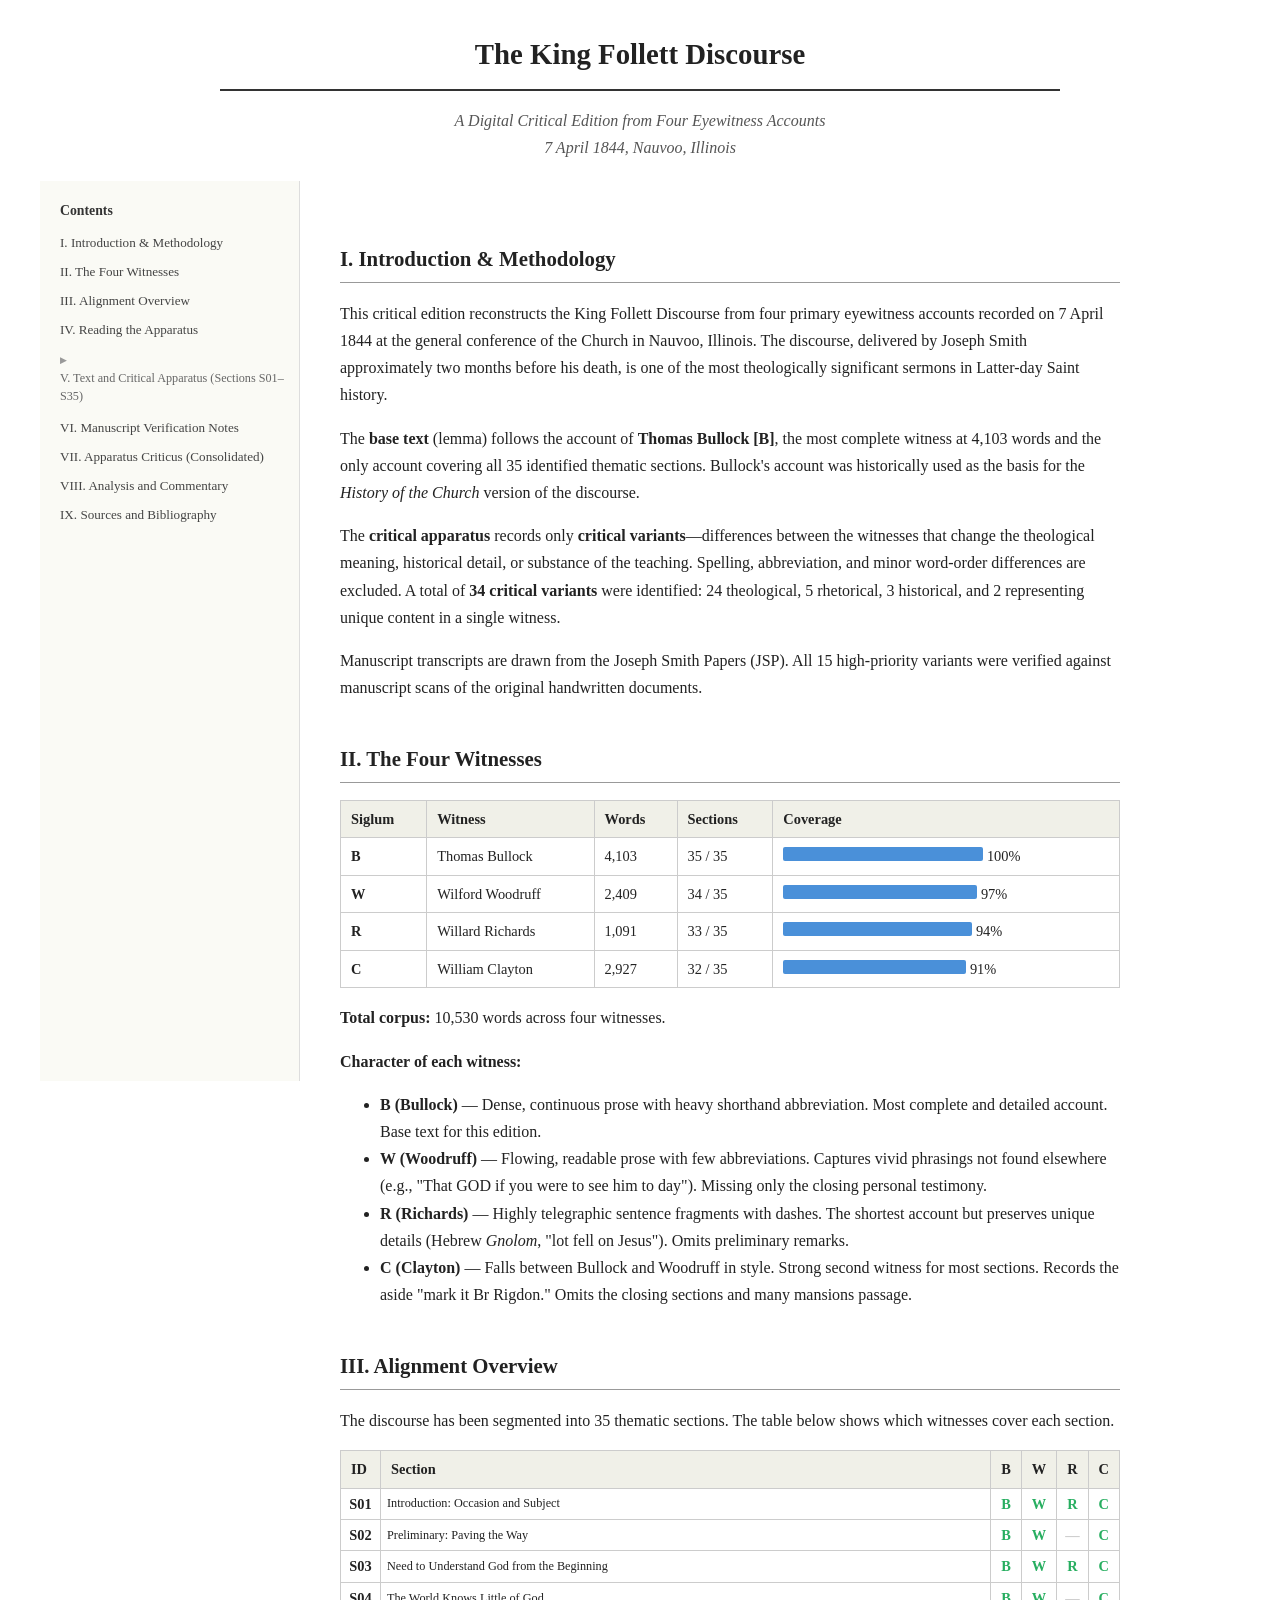
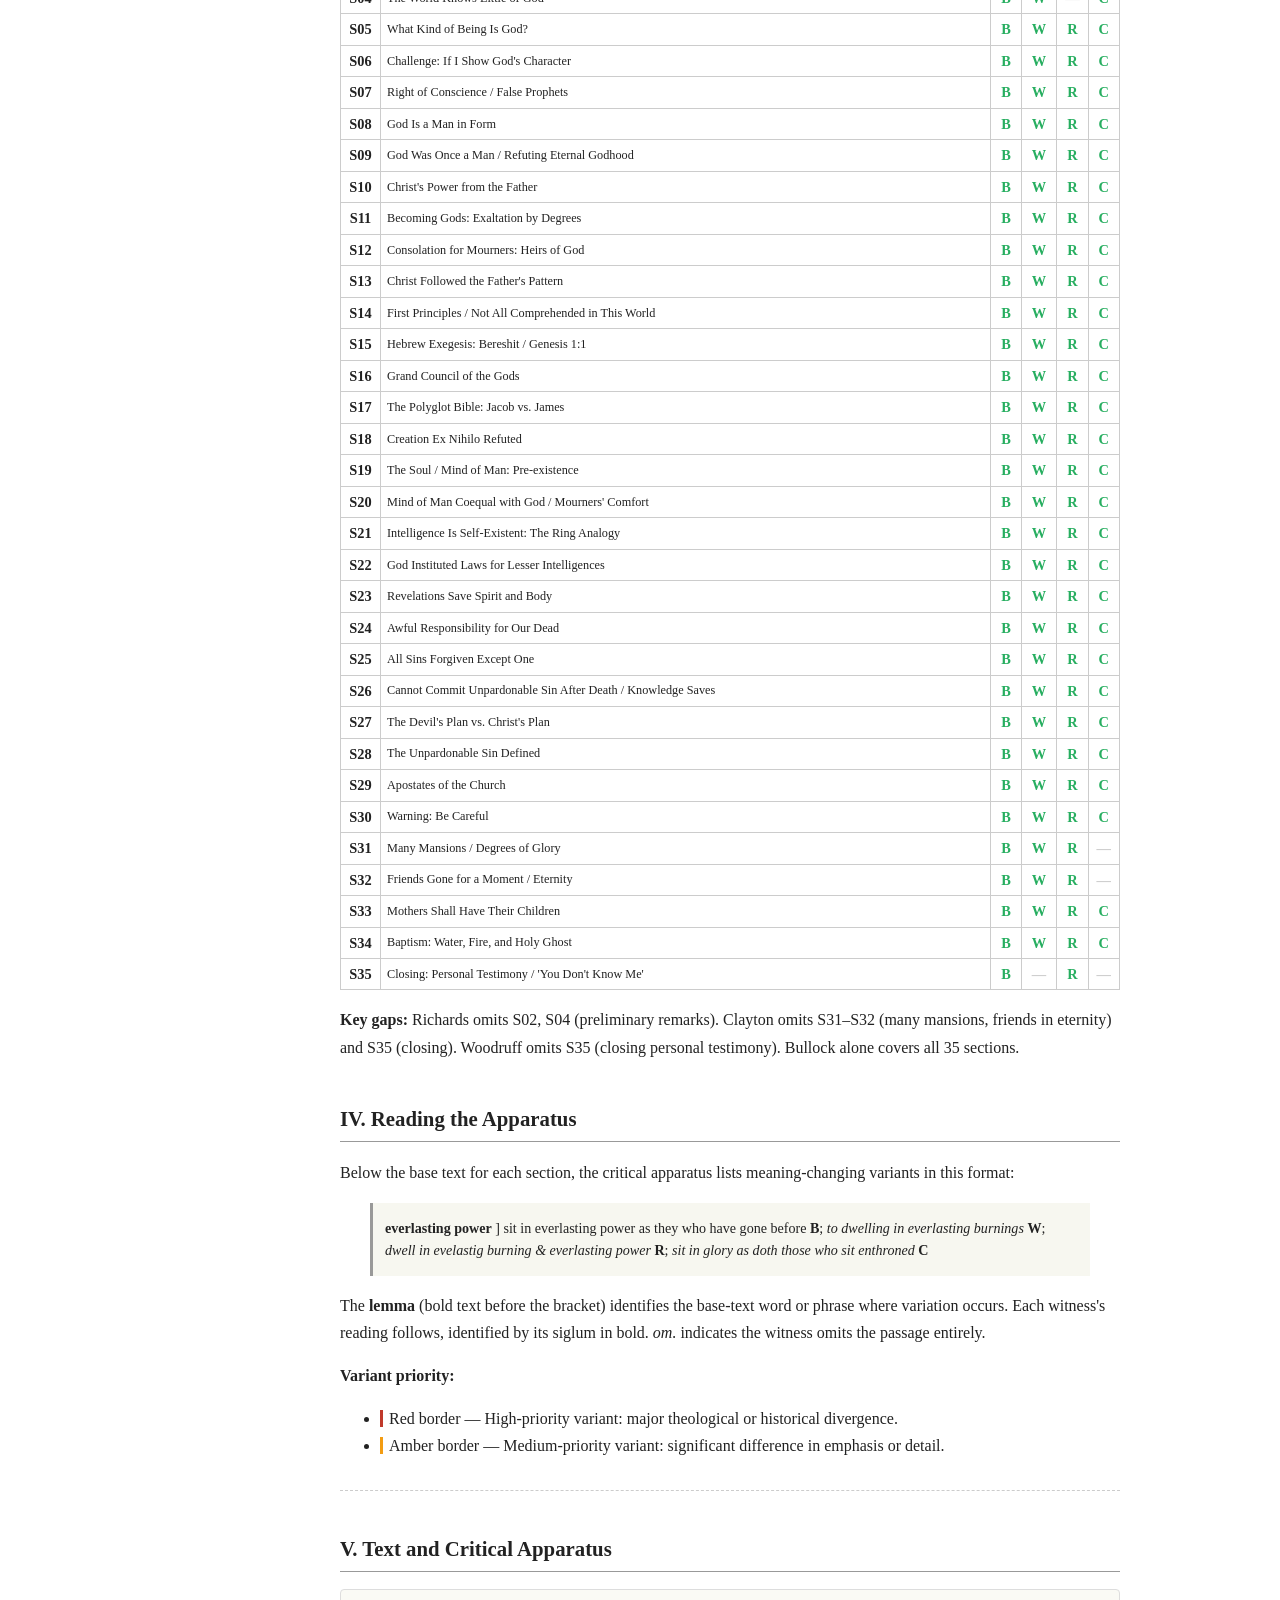
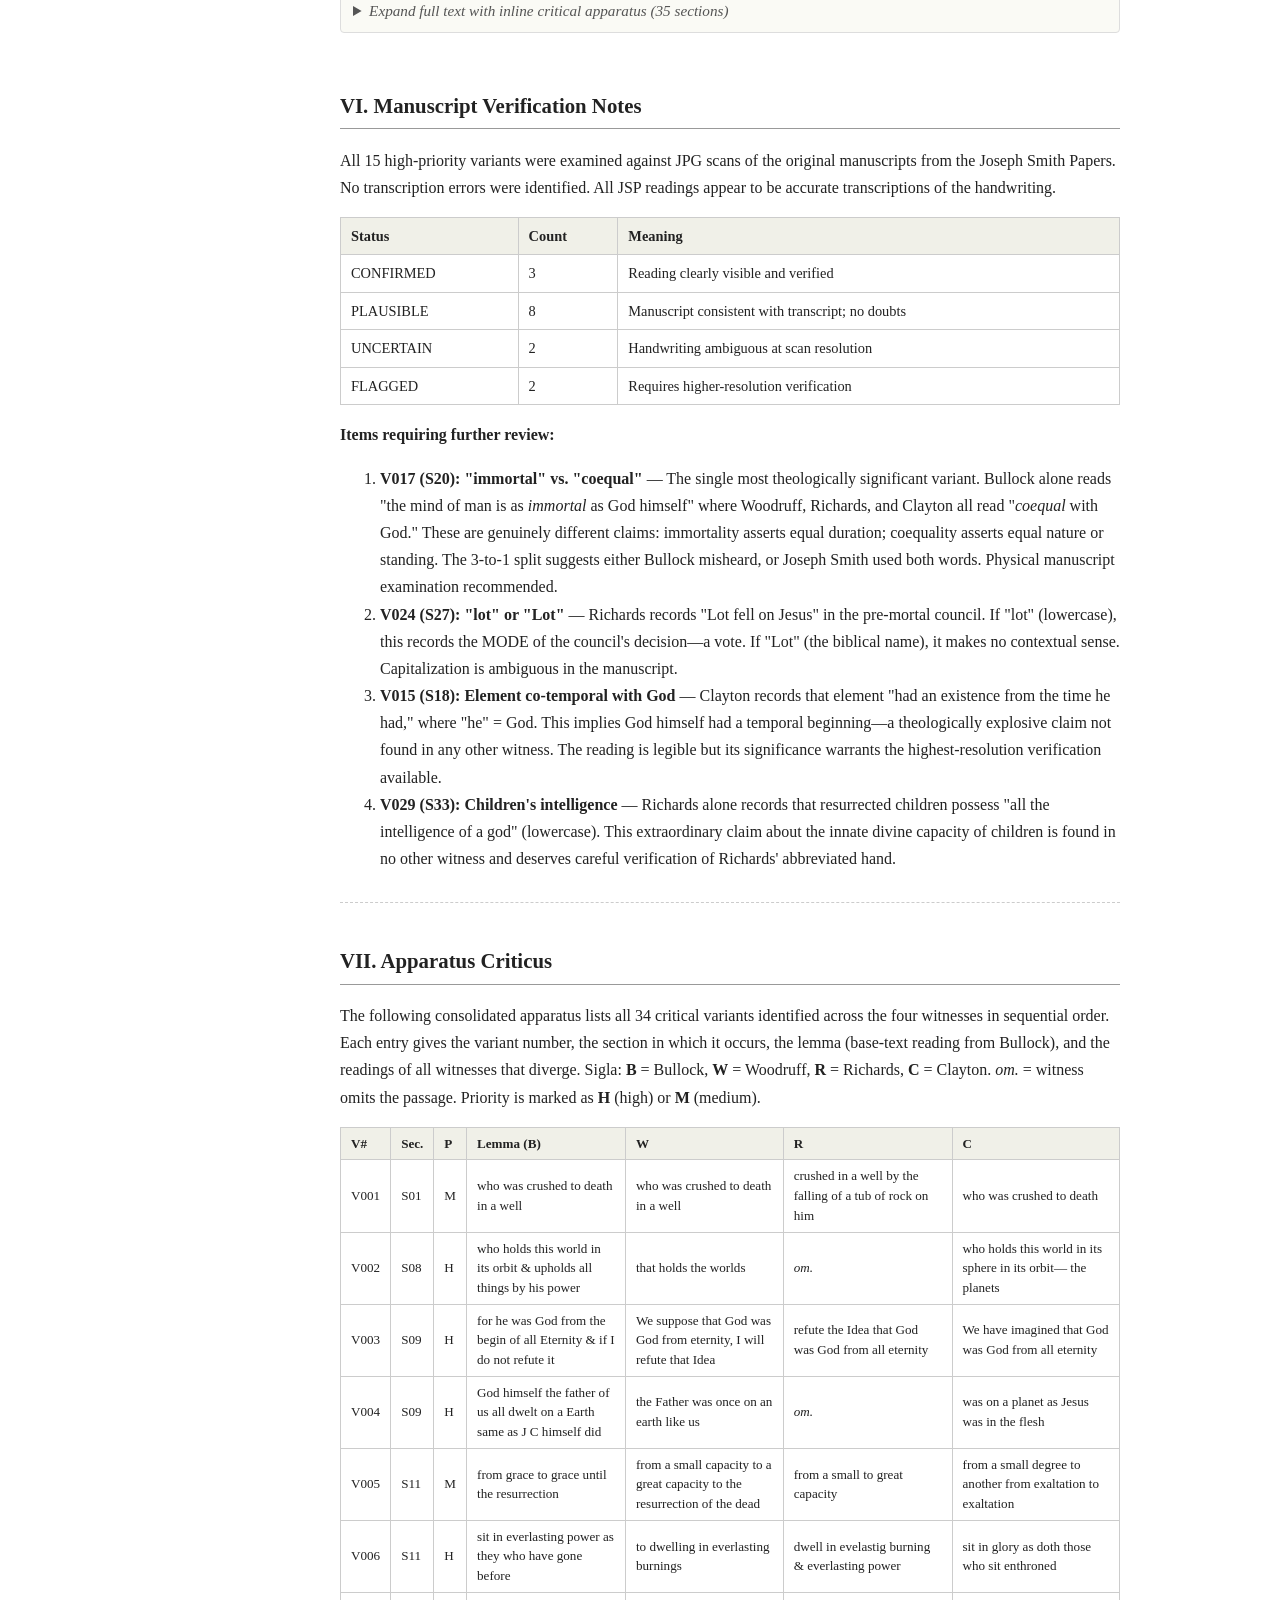
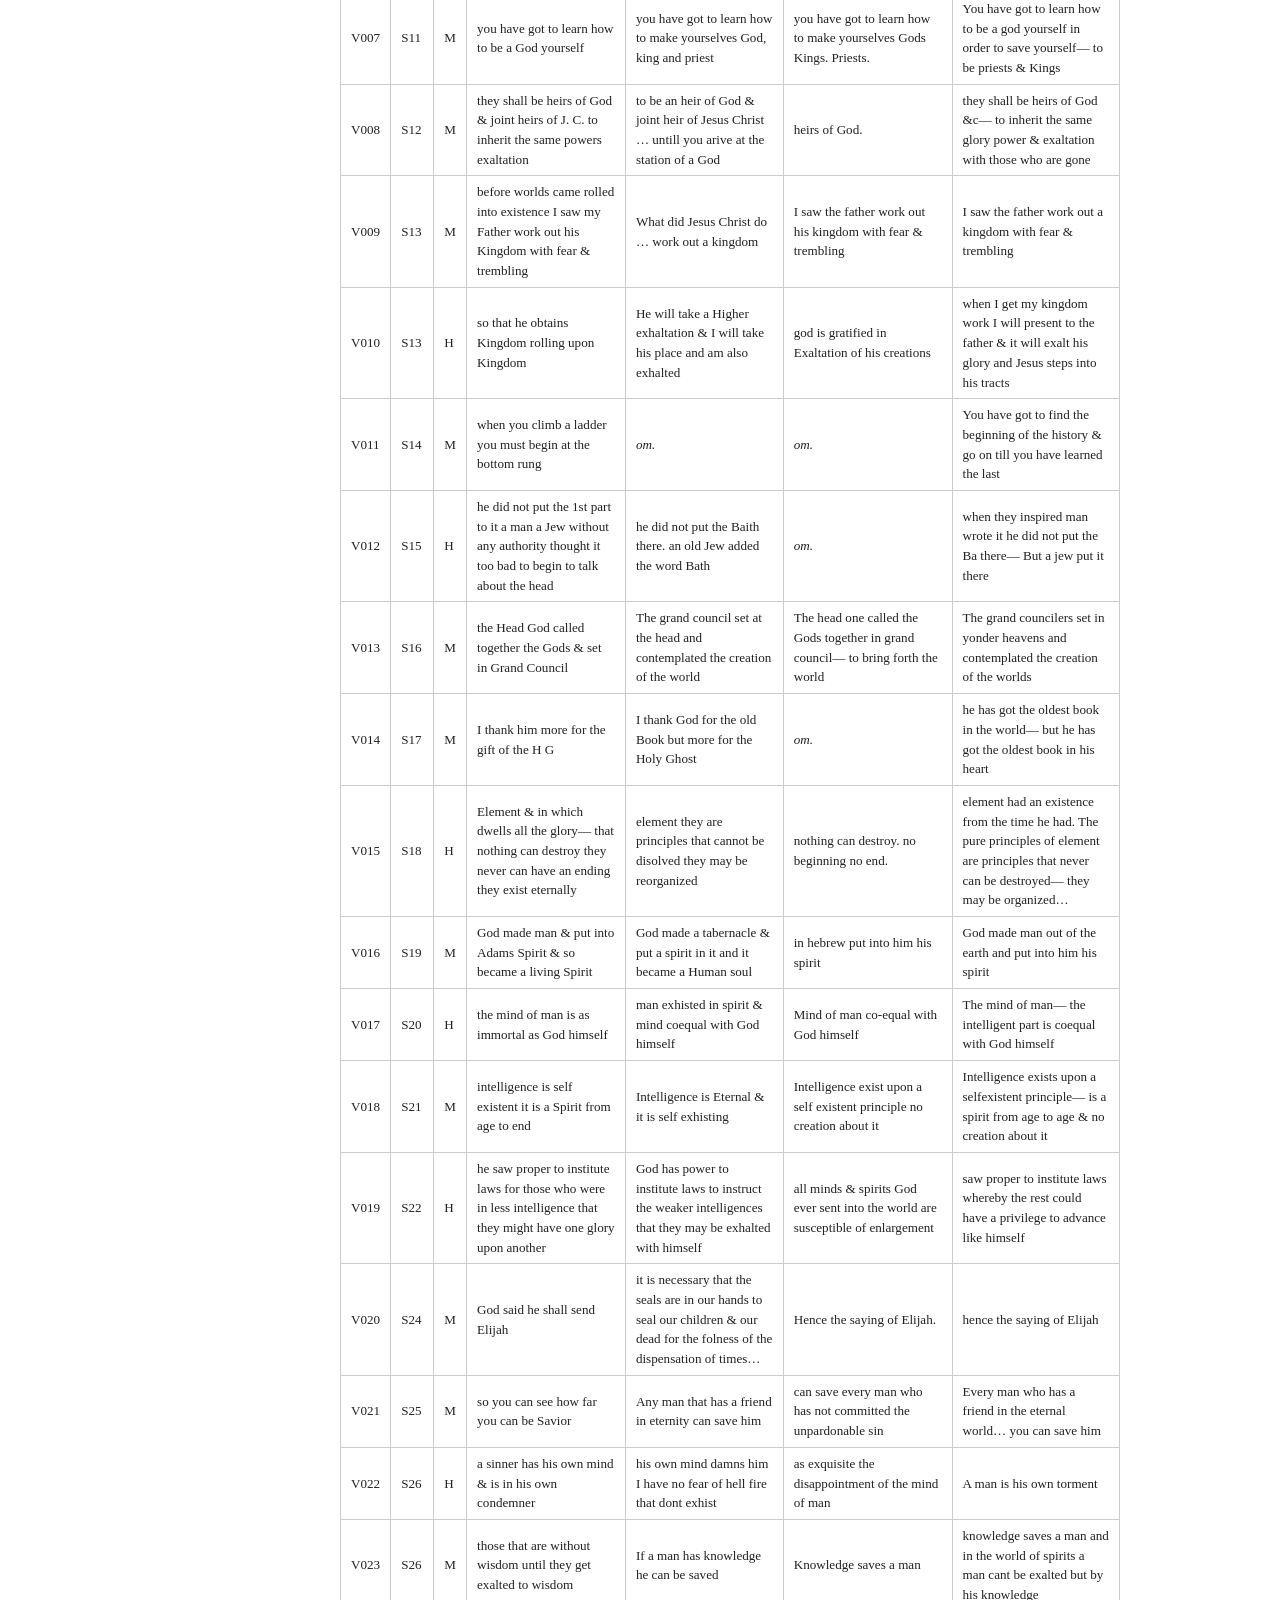
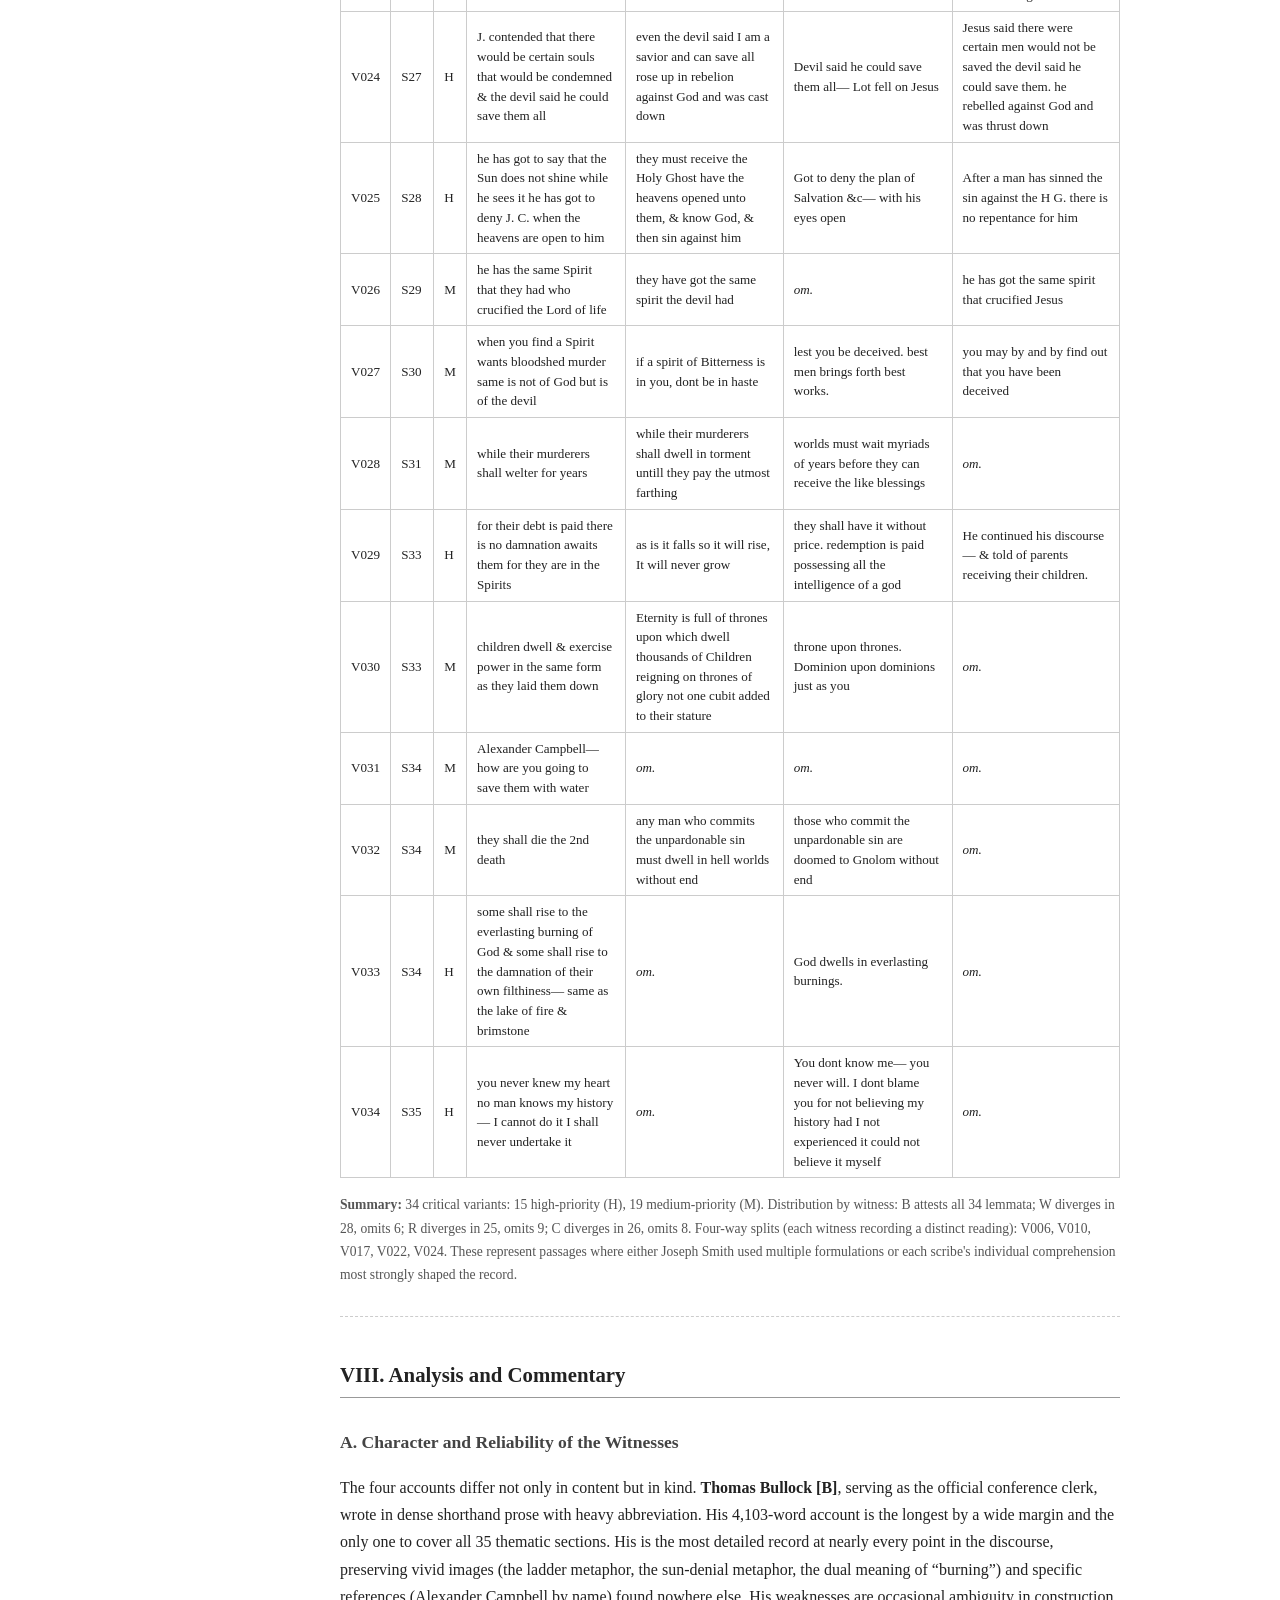
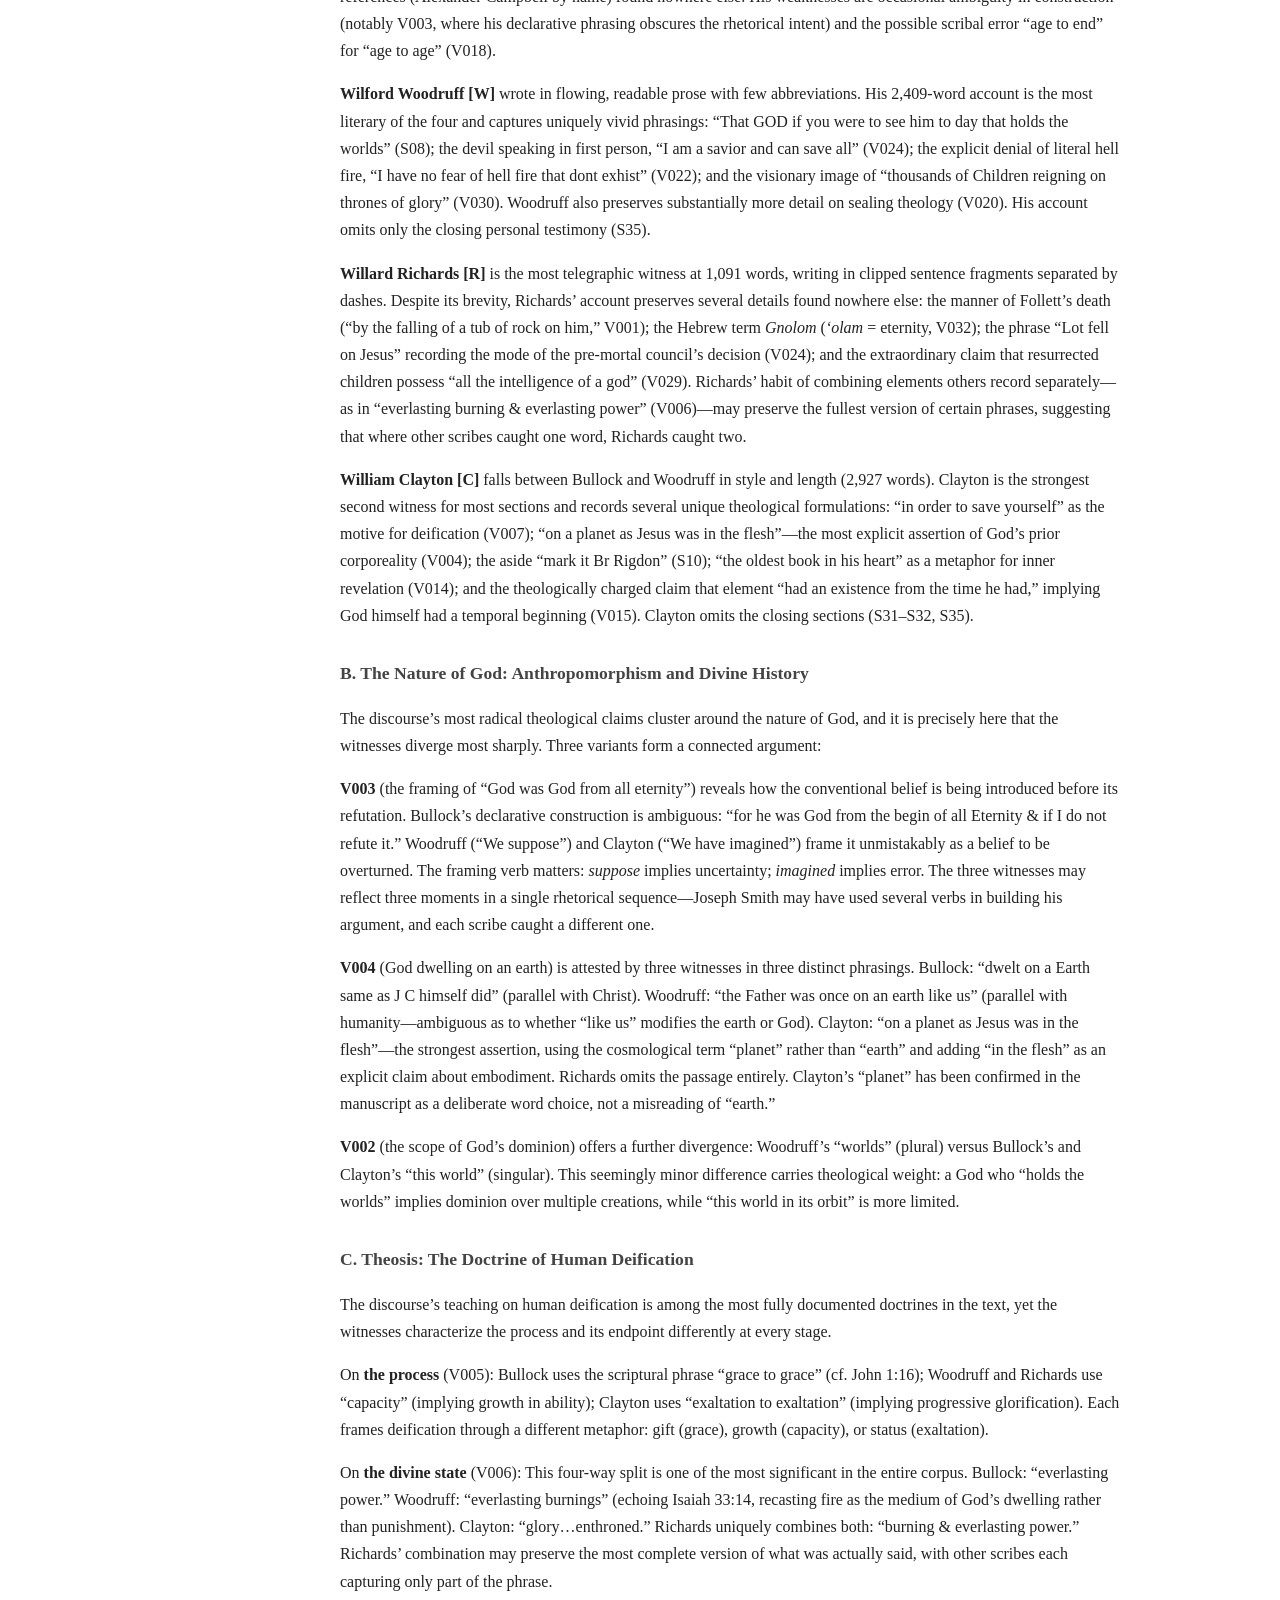
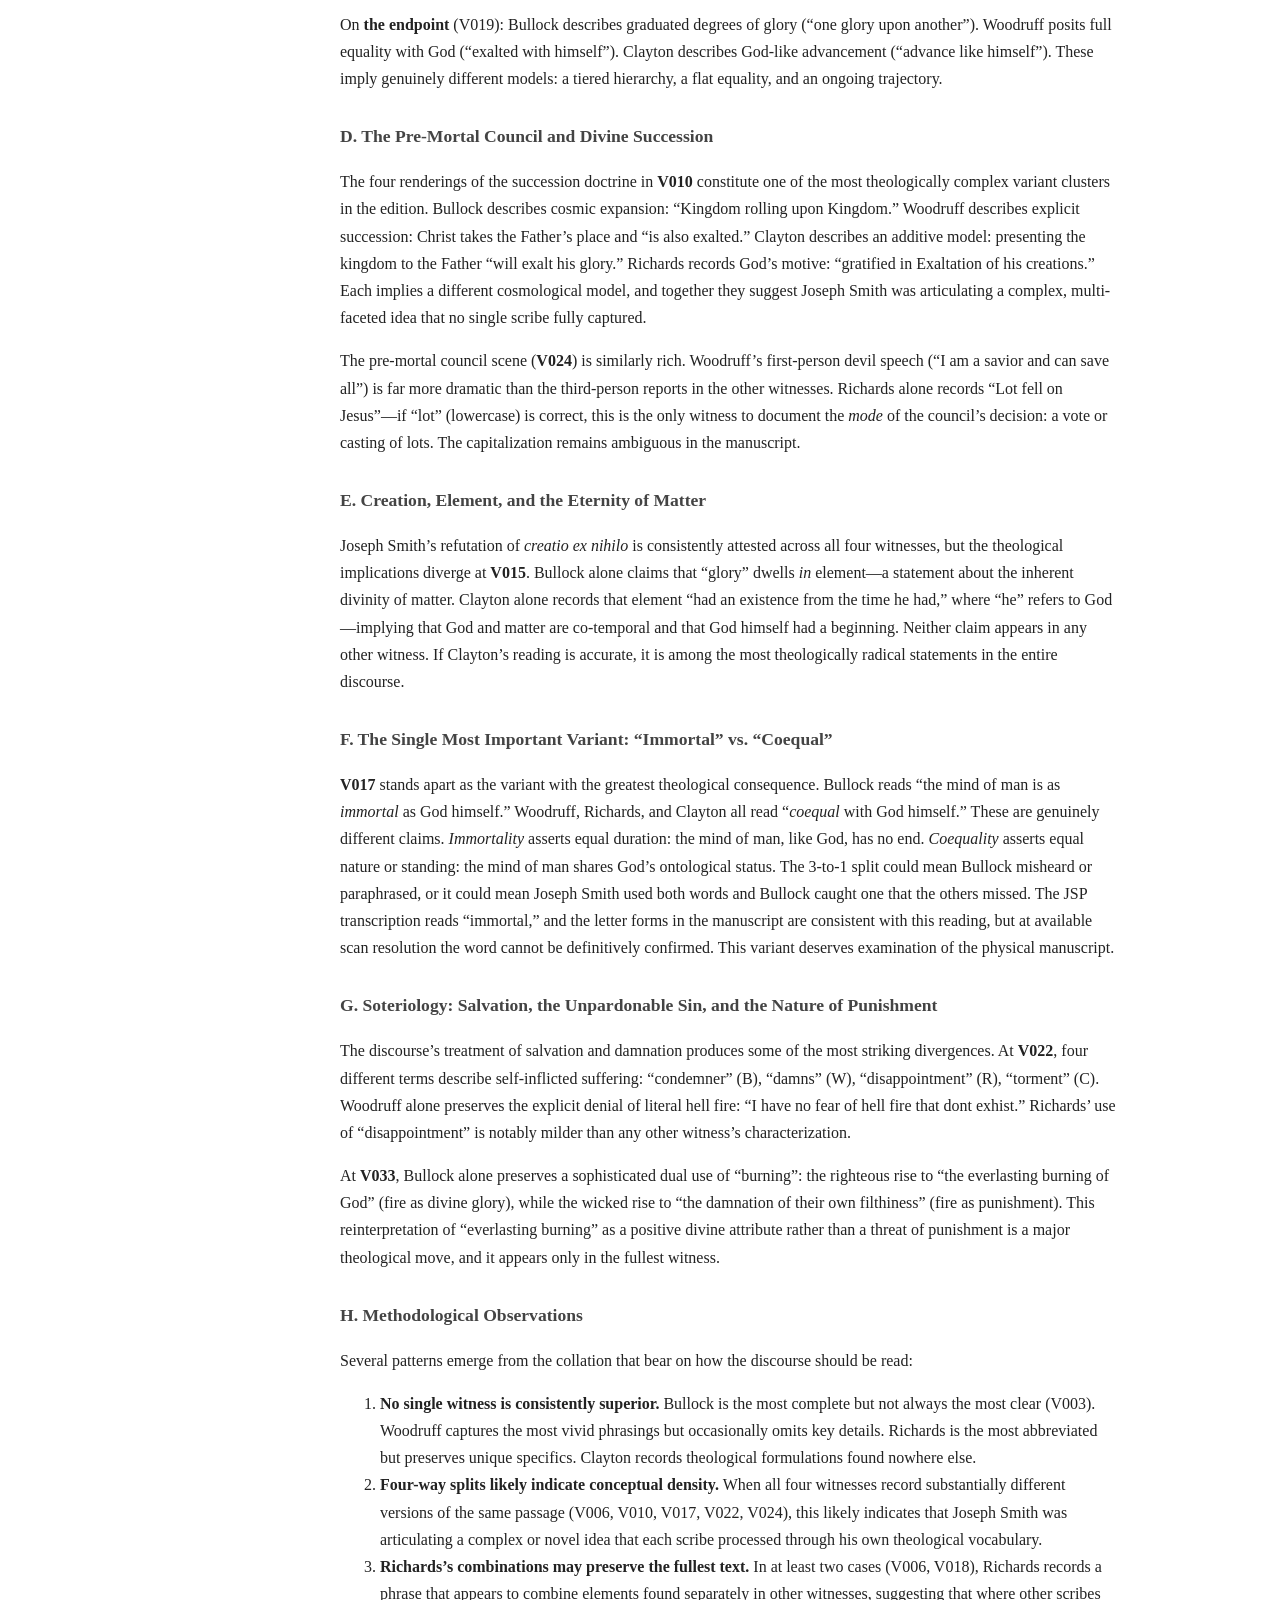
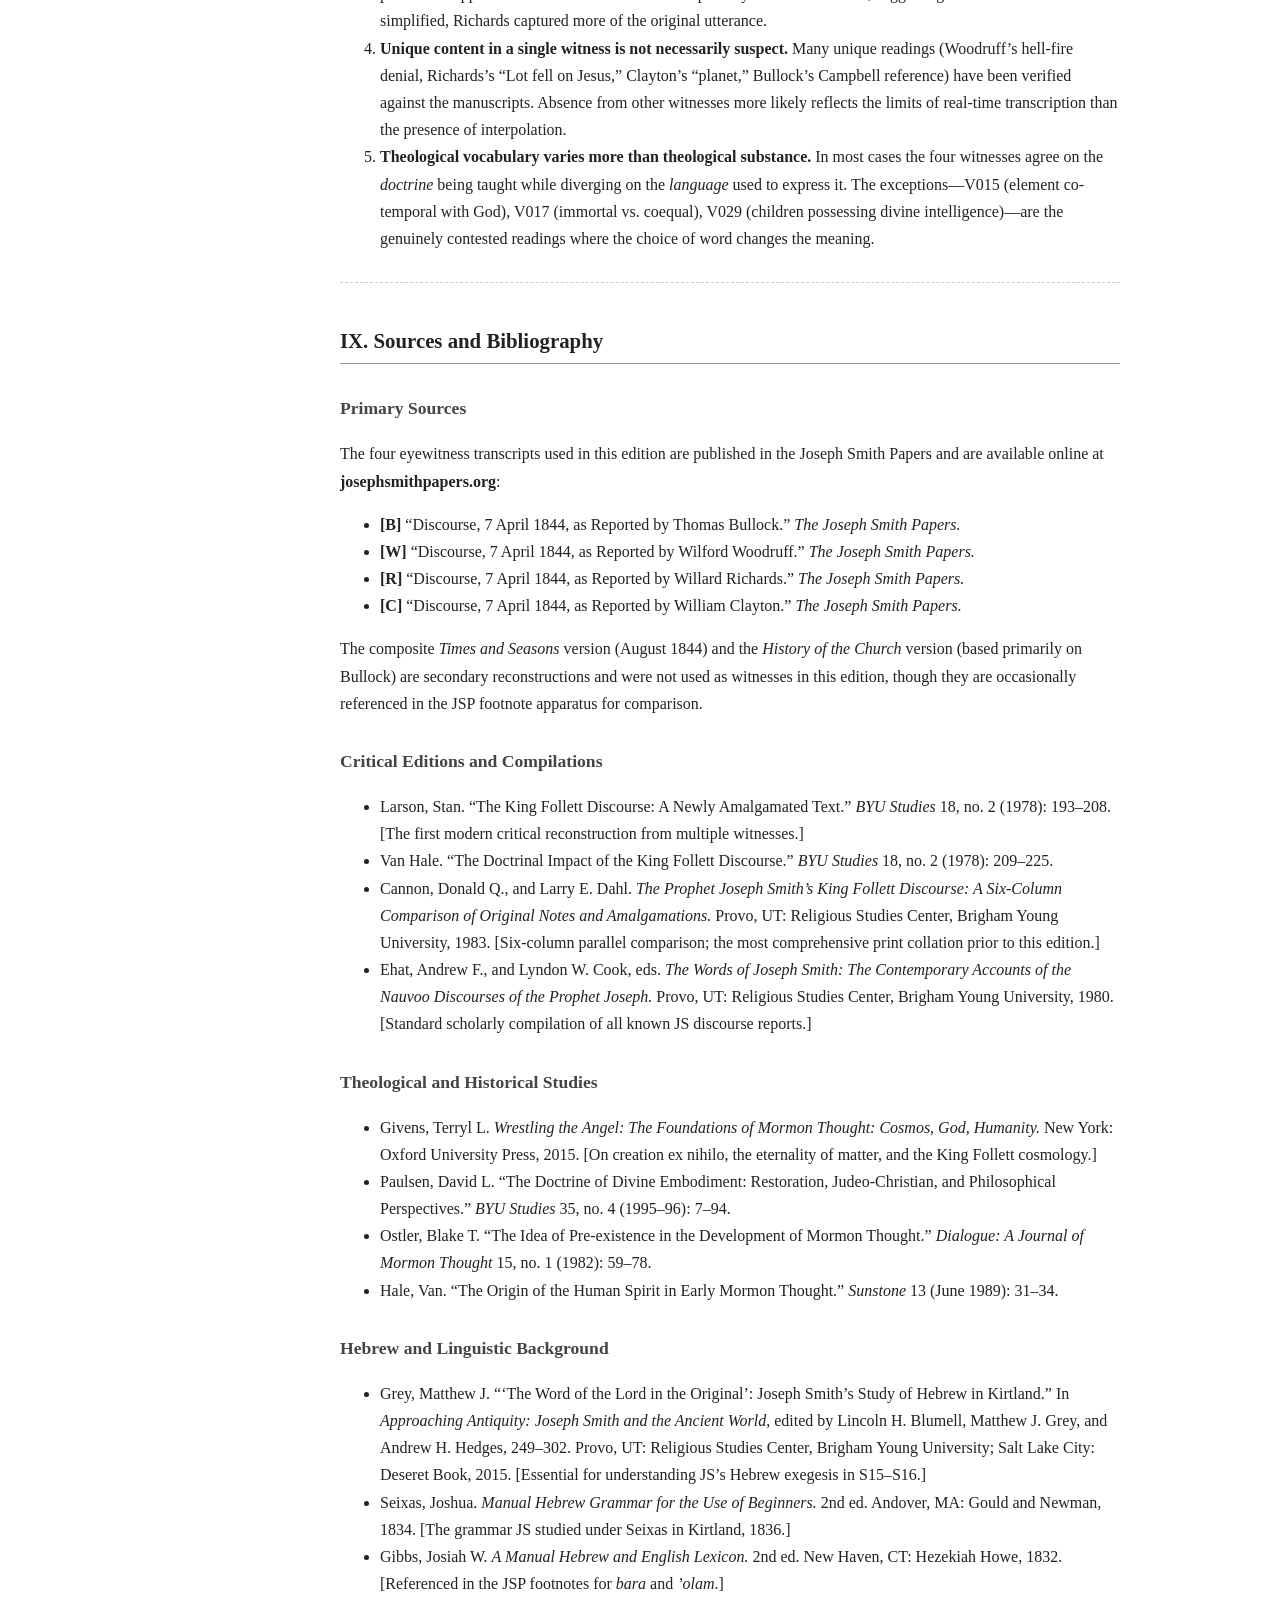
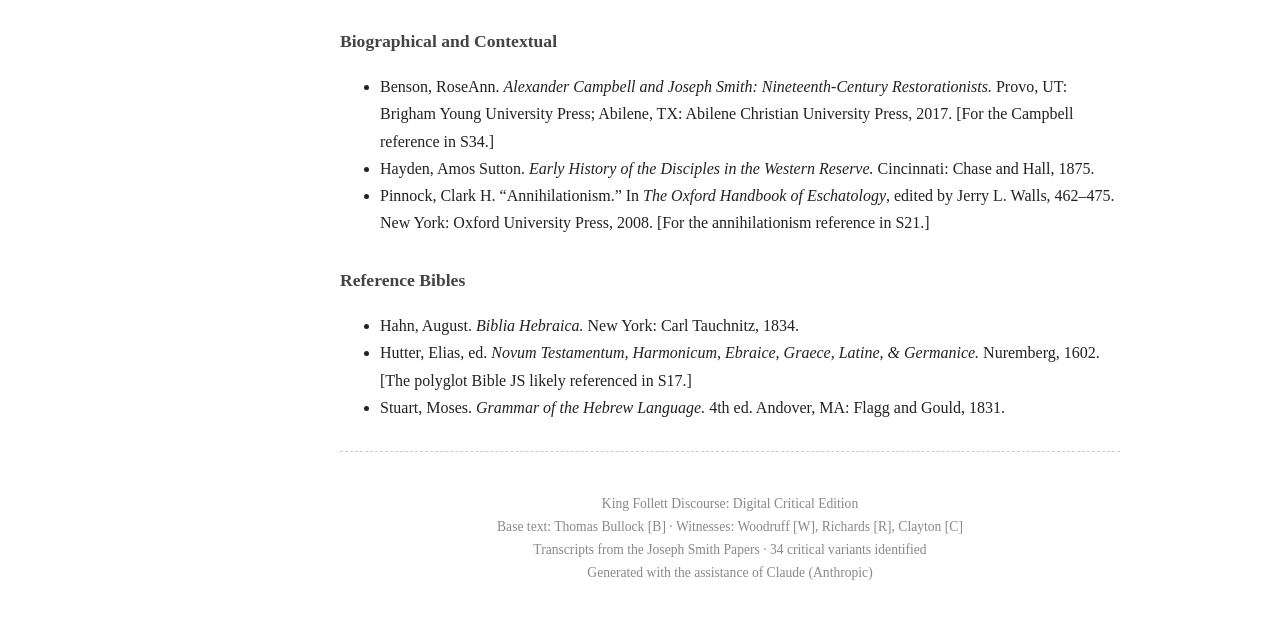
==== commit 99c7f980: "fixed sidebar" ====
--- a/docs/index.html
+++ b/docs/index.html
@@ -4,26 +4,118 @@
 <meta charset="UTF-8">
 <title>King Follett Discourse: Digital Critical Edition</title>
 <style>
+  * { box-sizing: border-box; }
   body {
     font-family: 'Georgia', 'Times New Roman', serif;
-    max-width: 800px;
-    margin: 40px auto;
-    padding: 0 20px;
+    margin: 0;
+    padding: 0;
     line-height: 1.7;
     color: #222;
   }
+  header {
+    max-width: 900px;
+    margin: 30px auto 0 auto;
+    padding: 0 30px;
+    text-align: center;
+  }
   h1 {
-    text-align: center;
     font-size: 1.8em;
     margin-bottom: 5px;
     border-bottom: 2px solid #333;
     padding-bottom: 10px;
   }
   .subtitle {
-    text-align: center;
     font-style: italic;
     color: #555;
-    margin-bottom: 30px;
+    margin-bottom: 20px;
+  }
+  .layout {
+    display: flex;
+    max-width: 1200px;
+    margin: 0 auto;
+  }
+  .sidebar {
+    width: 260px;
+    min-width: 260px;
+    position: sticky;
+    top: 0;
+    align-self: flex-start;
+    height: 100vh;
+    overflow-y: auto;
+    padding: 20px 14px 40px 20px;
+    border-right: 1px solid #ddd;
+    background: #fafaf5;
+    font-size: 0.82em;
+    line-height: 1.45;
+  }
+  .sidebar-title {
+    font-weight: bold;
+    font-size: 1.05em;
+    margin-bottom: 10px;
+    color: #333;
+  }
+  .sidebar ul {
+    list-style: none;
+    margin: 0;
+    padding: 0;
+  }
+  .sidebar > ul > li {
+    margin: 6px 0;
+  }
+  .sidebar a {
+    color: #444;
+    text-decoration: none;
+    display: block;
+    padding: 2px 0;
+    transition: color 0.15s;
+  }
+  .sidebar a:hover,
+  .sidebar a.active {
+    color: #4a90d9;
+  }
+  .sidebar a.active {
+    font-weight: bold;
+  }
+  .sidebar details {
+    margin: 0;
+  }
+  .sidebar details summary {
+    cursor: pointer;
+    list-style: none;
+    padding: 2px 0;
+    color: #444;
+  }
+  .sidebar details summary::-webkit-details-marker { display: none; }
+  .sidebar details summary::before {
+    content: '\25B6\00a0';
+    font-size: 0.65em;
+    vertical-align: middle;
+    color: #999;
+  }
+  .sidebar details[open] summary::before {
+    content: '\25BC\00a0';
+  }
+  .sidebar details ul {
+    margin: 2px 0 4px 8px;
+    padding-left: 10px;
+    border-left: 1px solid #ddd;
+  }
+  .sidebar details li {
+    margin: 1px 0;
+  }
+  .sidebar details a {
+    font-size: 0.93em;
+    color: #666;
+  }
+  .sidebar details a:hover,
+  .sidebar details a.active {
+    color: #4a90d9;
+  }
+  .content {
+    flex: 1;
+    min-width: 0;
+    max-width: 850px;
+    padding: 20px 30px 40px 40px;
   }
   h2 {
     font-size: 1.3em;
@@ -55,24 +147,16 @@
     font-size: 0.88em;
     line-height: 1.6;
   }
-  .apparatus p {
-    margin: 6px 0;
-  }
-  .apparatus .lemma {
-    font-weight: bold;
-  }
+  .apparatus p { margin: 6px 0; }
+  .apparatus .lemma { font-weight: bold; }
   .apparatus .note {
     color: #555;
     font-style: italic;
     font-size: 0.92em;
     margin-top: 2px;
   }
-  .flag-high {
-    border-left-color: #c0392b;
-  }
-  .flag-medium {
-    border-left-color: #f39c12;
-  }
+  .flag-high { border-left-color: #c0392b; }
+  .flag-medium { border-left-color: #f39c12; }
   table {
     border-collapse: collapse;
     width: 100%;
@@ -88,23 +172,13 @@
     background: #f0f0e8;
     font-weight: bold;
   }
-  td.center {
-    text-align: center;
-  }
+  td.center { text-align: center; }
   .stats-bar {
     background: #4a90d9;
     height: 14px;
     display: inline-block;
     border-radius: 2px;
   }
-  .toc {
-    background: #fafaf5;
-    padding: 15px 20px;
-    border: 1px solid #ddd;
-    margin: 20px 0;
-  }
-  .toc ul { margin: 5px 0; padding-left: 20px; }
-  .toc li { margin: 3px 0; }
   .coverage-grid td {
     text-align: center;
     font-weight: bold;
@@ -124,10 +198,7 @@
     border-top: 1px dashed #ccc;
     margin: 30px 0;
   }
-
-  details.section-v {
-    margin: 10px 0;
-  }
+  details.section-v { margin: 10px 0; }
   details.section-v > summary {
     cursor: pointer;
     font-style: italic;
@@ -139,59 +210,39 @@
     margin-bottom: 15px;
     font-size: 0.95em;
   }
-  details.section-v > summary:hover {
-    background: #f0f0e5;
-  }
+  details.section-v > summary:hover { background: #f0f0e5; }
   details.section-v[open] > summary {
     margin-bottom: 20px;
     border-bottom-color: #999;
   }
-  .toc a {
-    color: #333;
-    text-decoration: none;
-  }
-  .toc a:hover {
-    text-decoration: underline;
-    color: #4a90d9;
-  }
-  .toc details {
-    margin: 0;
-  }
-  .toc details summary {
-    cursor: pointer;
-    color: #333;
-    list-style: none;
-  }
-  .toc details summary::-webkit-details-marker {
-    display: none;
-  }
-  .toc details summary::before {
-    content: '\25B6\00a0';
-    font-size: 0.7em;
-    vertical-align: middle;
-  }
-  .toc details[open] summary::before {
-    content: '\25BC\00a0';
-  }
-  .toc details ul {
-    margin: 2px 0 2px 10px;
-    padding-left: 12px;
-    font-size: 0.9em;
-  }
-  .toc details li {
-    margin: 1px 0;
+  @media (max-width: 860px) {
+    .layout { flex-direction: column; }
+    .sidebar {
+      width: 100%;
+      min-width: 100%;
+      height: auto;
+      max-height: 50vh;
+      position: static;
+      border-right: none;
+      border-bottom: 1px solid #ddd;
+      padding: 15px 20px;
+    }
+    .content { padding: 20px; }
   }
 </style>
 </head>
 <body>
 
 
+<header>
 <h1>The King Follett Discourse</h1>
 <p class="subtitle">A Digital Critical Edition from Four Eyewitness Accounts<br>
 7 April 1844, Nauvoo, Illinois</p>
-
-<div class="toc">
-<b>Contents</b>
+</header>
+<div class="layout">
+<nav class="sidebar">
+<div class="sidebar-title">Contents</div>
+
 <ul>
 <li><a href="#intro">I. Introduction &amp; Methodology</a></li>
 <li><a href="#witnesses">II. The Four Witnesses</a></li>
@@ -241,8 +292,9 @@
 <li><a href="#analysis">VIII. Analysis and Commentary</a></li>
 <li><a href="#bibliography">IX. Sources and Bibliography</a></li>
 </ul>
-</div>
-
+
+</nav>
+<main class="content">
 
 <h2 id="intro">I. Introduction &amp; Methodology</h2>
 
@@ -1359,12 +1411,13 @@
 </p>
 
 
+</main>
+</div>
 <script>
-// Auto-open collapsed details when navigating to a hash target inside
 function openDetailsForHash() {
   var hash = window.location.hash;
   if (!hash) return;
-  var target = document.querySelector(hash);
+  try { var target = document.querySelector(hash); } catch(e) { return; }
   if (!target) return;
   var details = target.closest('details');
   while (details) {
@@ -1376,11 +1429,10 @@
 document.addEventListener('DOMContentLoaded', openDetailsForHash);
 window.addEventListener('hashchange', openDetailsForHash);
 
-// Also handle clicks on TOC links that target inside collapsed details
-document.querySelectorAll('.toc a[href^="#"]').forEach(function(link) {
+document.querySelectorAll('.sidebar a[href^="#"]').forEach(function(link) {
   link.addEventListener('click', function(e) {
     var hash = this.getAttribute('href');
-    var target = document.querySelector(hash);
+    try { var target = document.querySelector(hash); } catch(err) { return; }
     if (target) {
       var details = target.closest('details');
       while (details) {
@@ -1391,6 +1443,24 @@
     }
   });
 });
+
+(function() {
+  var headings = document.querySelectorAll('h2[id], h3[id]');
+  var links = document.querySelectorAll('.sidebar a[href^="#"]');
+  var linkMap = {};
+  links.forEach(function(a) { linkMap[a.getAttribute('href').slice(1)] = a; });
+  function onScroll() {
+    var scrollY = window.scrollY + 120;
+    var current = '';
+    headings.forEach(function(h) {
+      if (h.offsetTop <= scrollY) current = h.id;
+    });
+    links.forEach(function(a) { a.classList.remove('active'); });
+    if (current && linkMap[current]) linkMap[current].classList.add('active');
+  }
+  window.addEventListener('scroll', onScroll, {passive: true});
+  onScroll();
+})();
 </script>
 </body>
 </html>
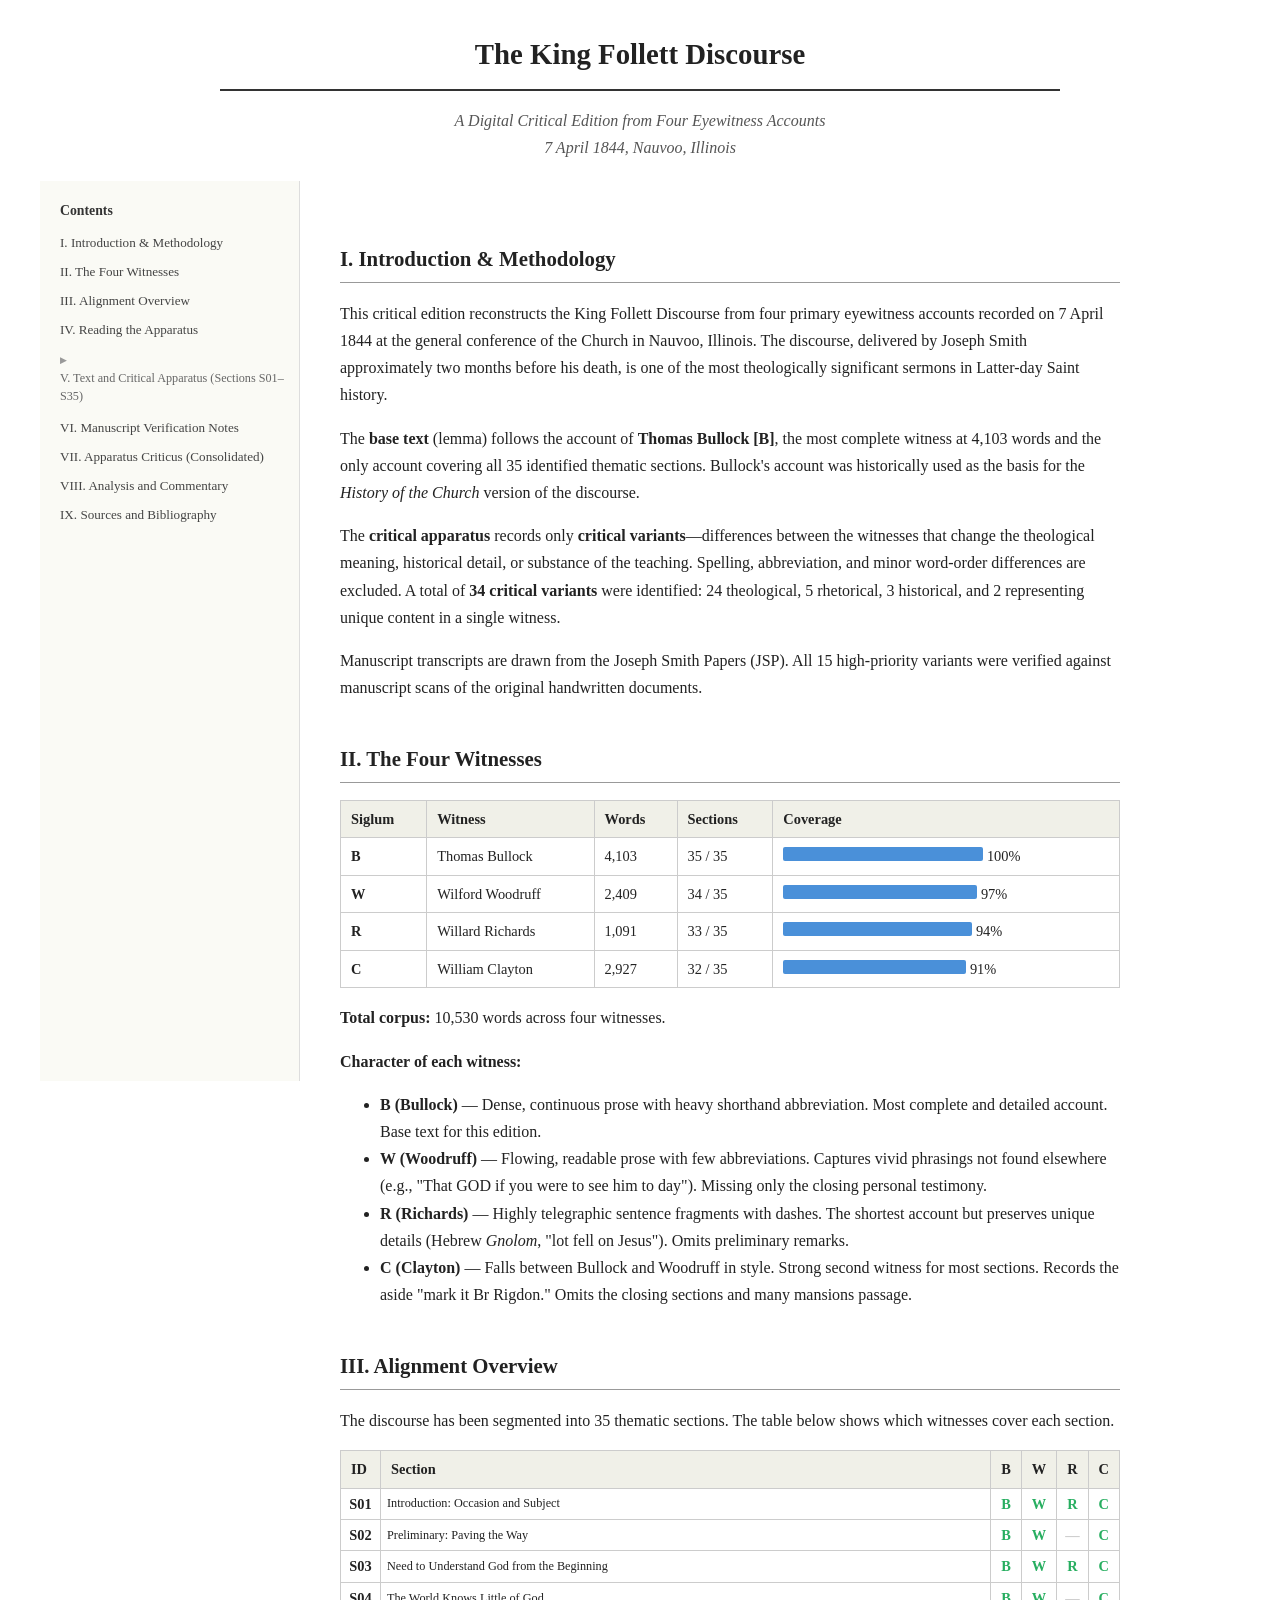
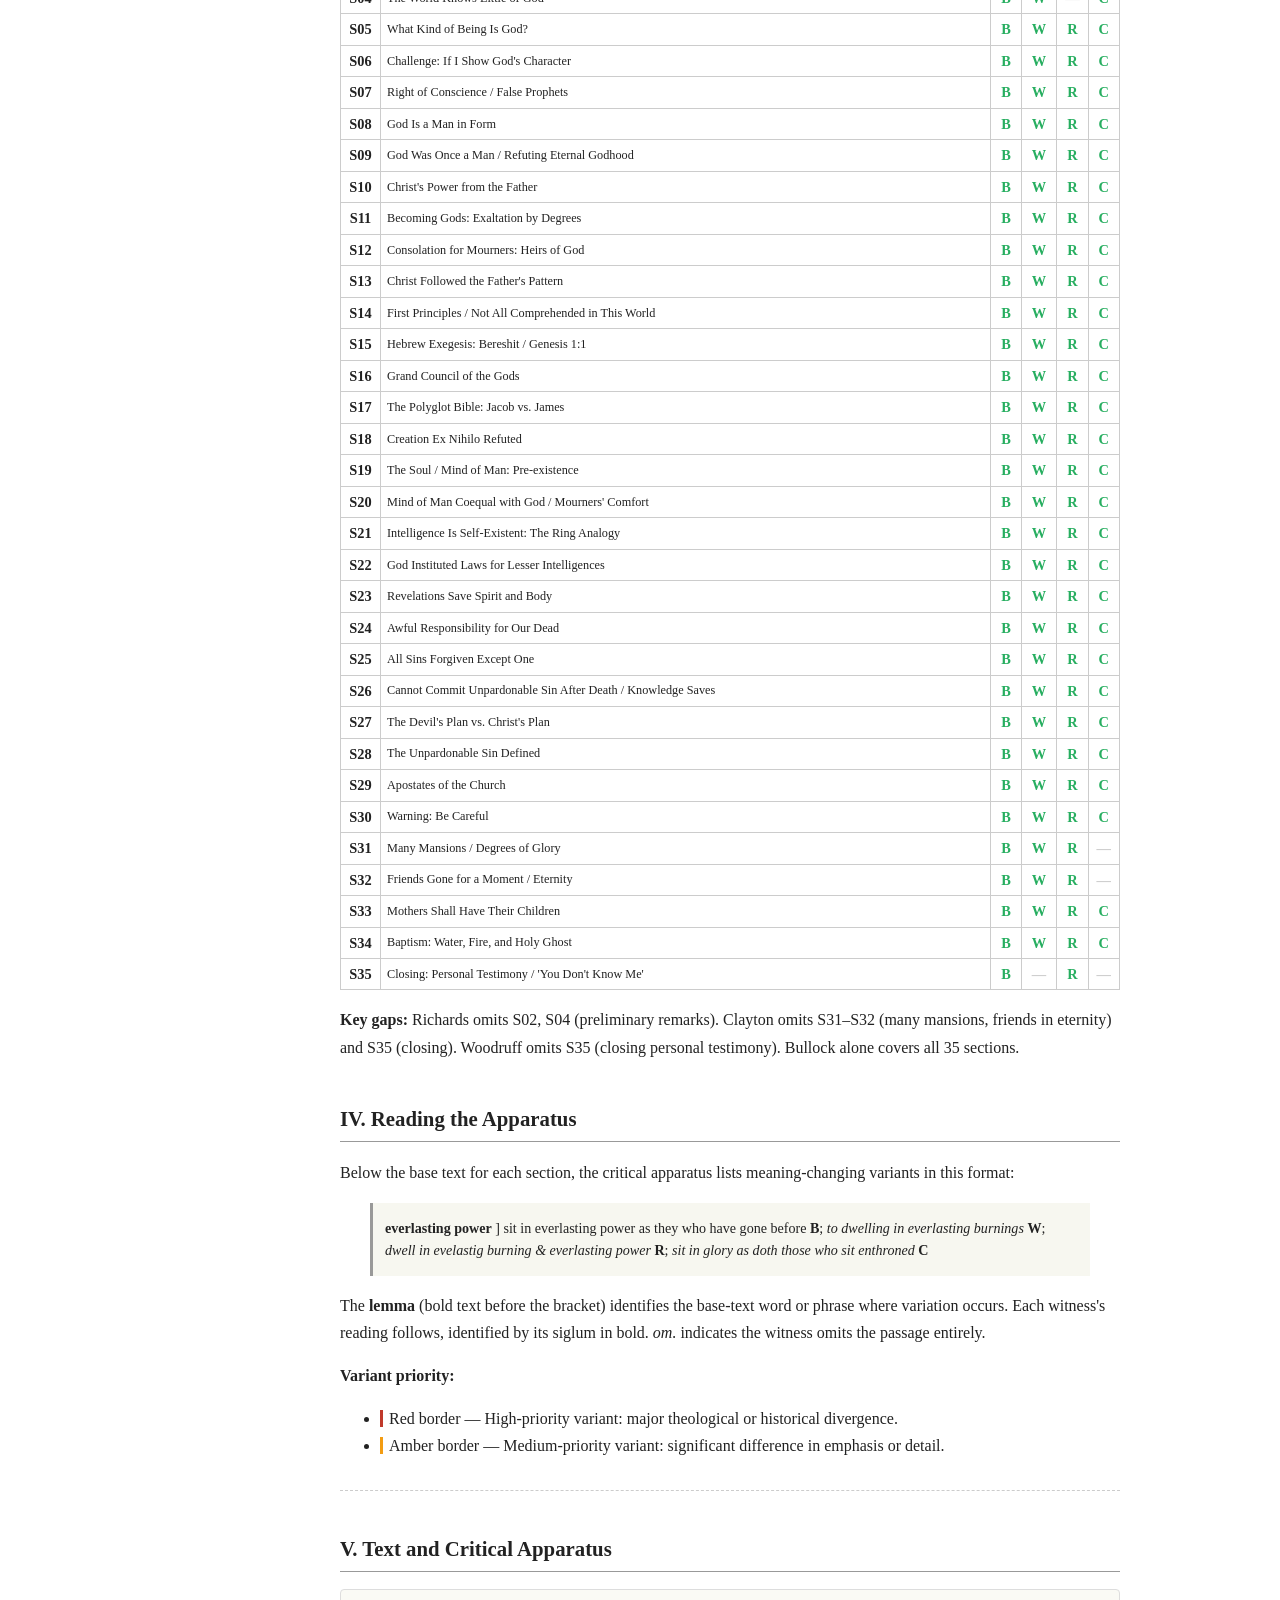
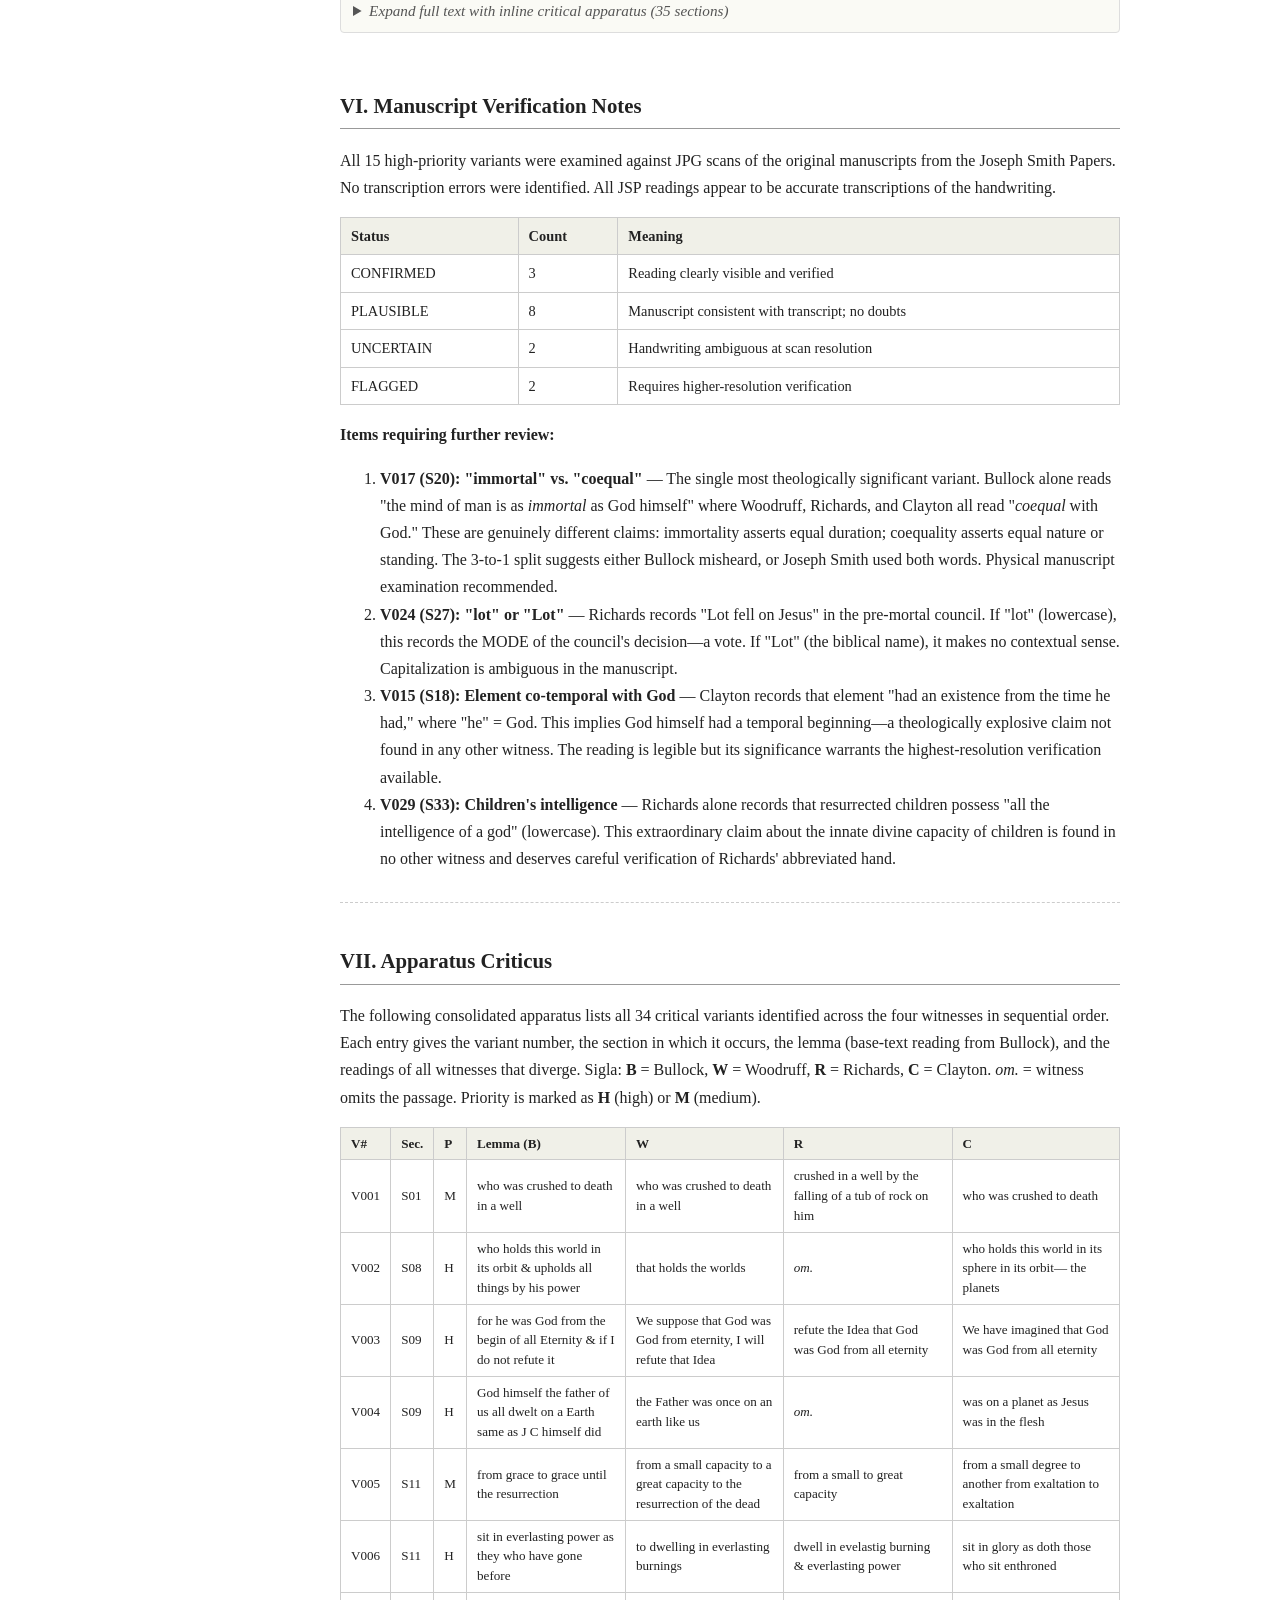
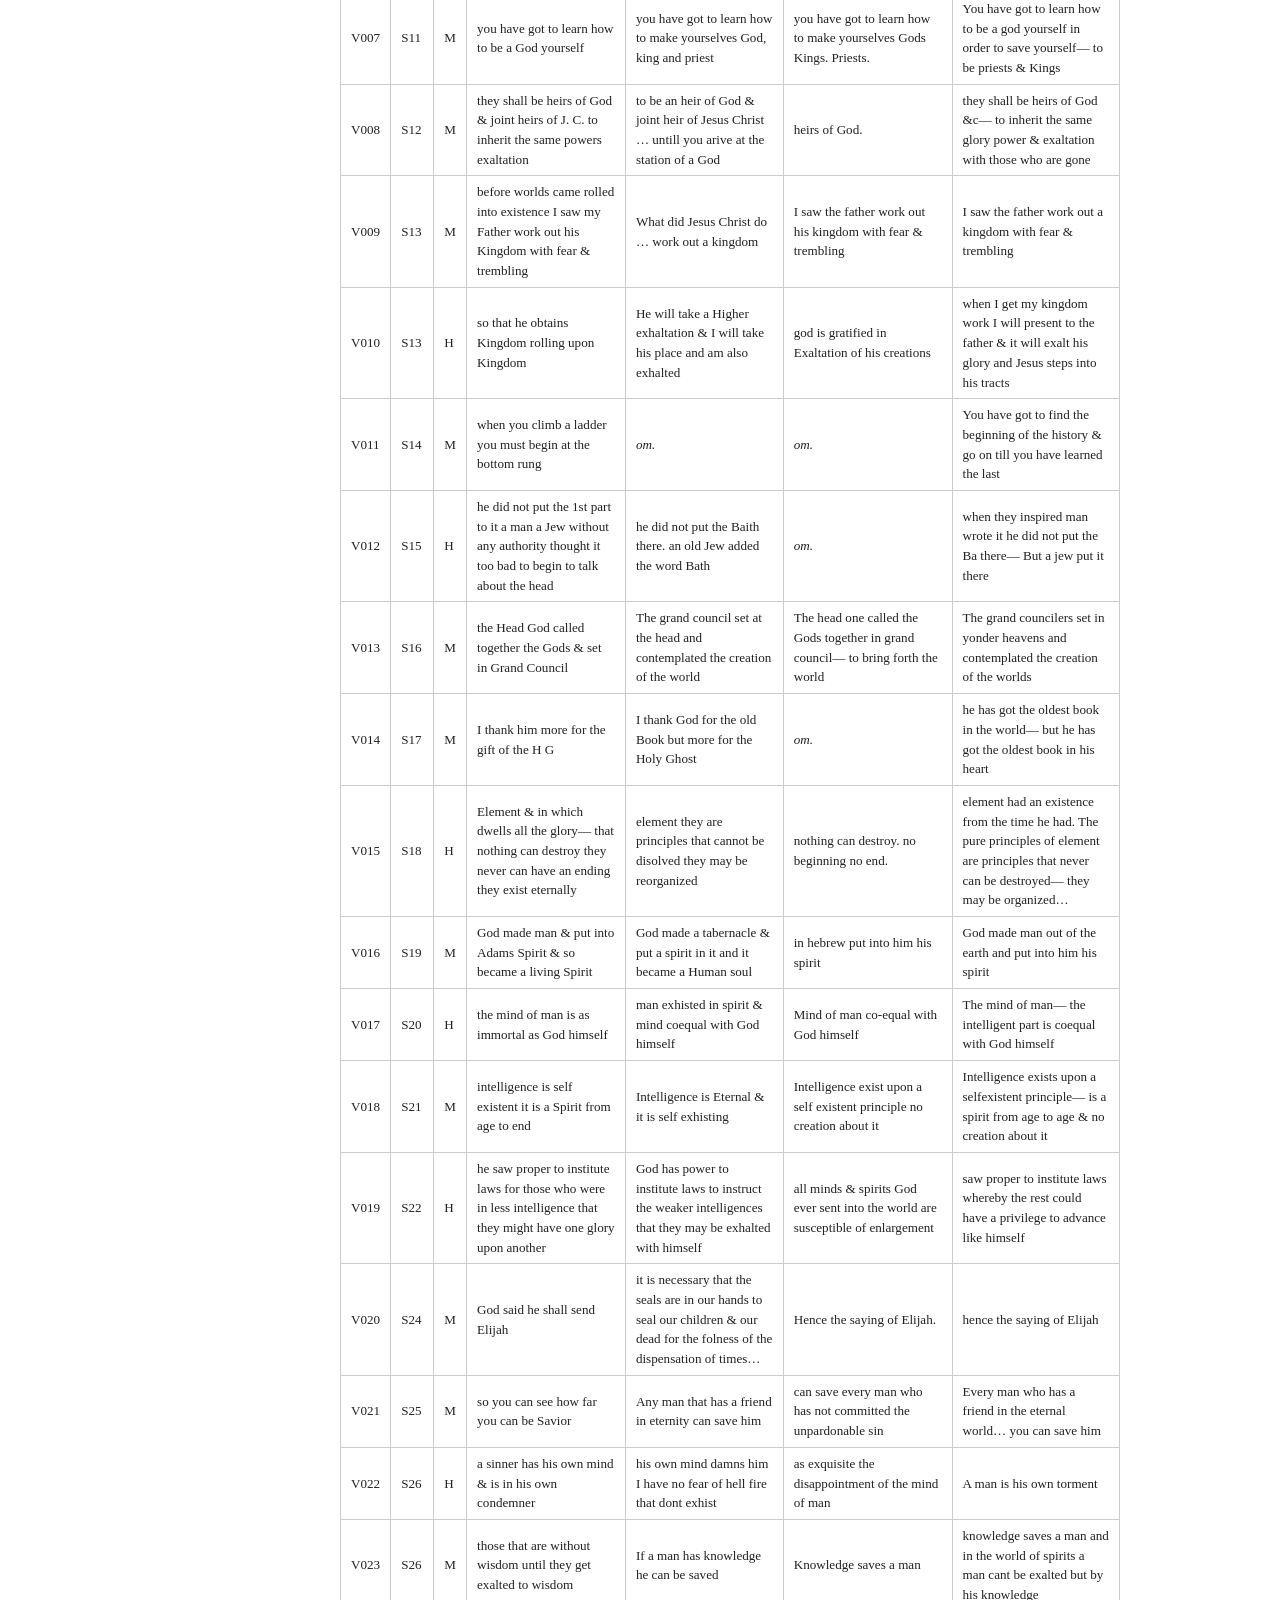
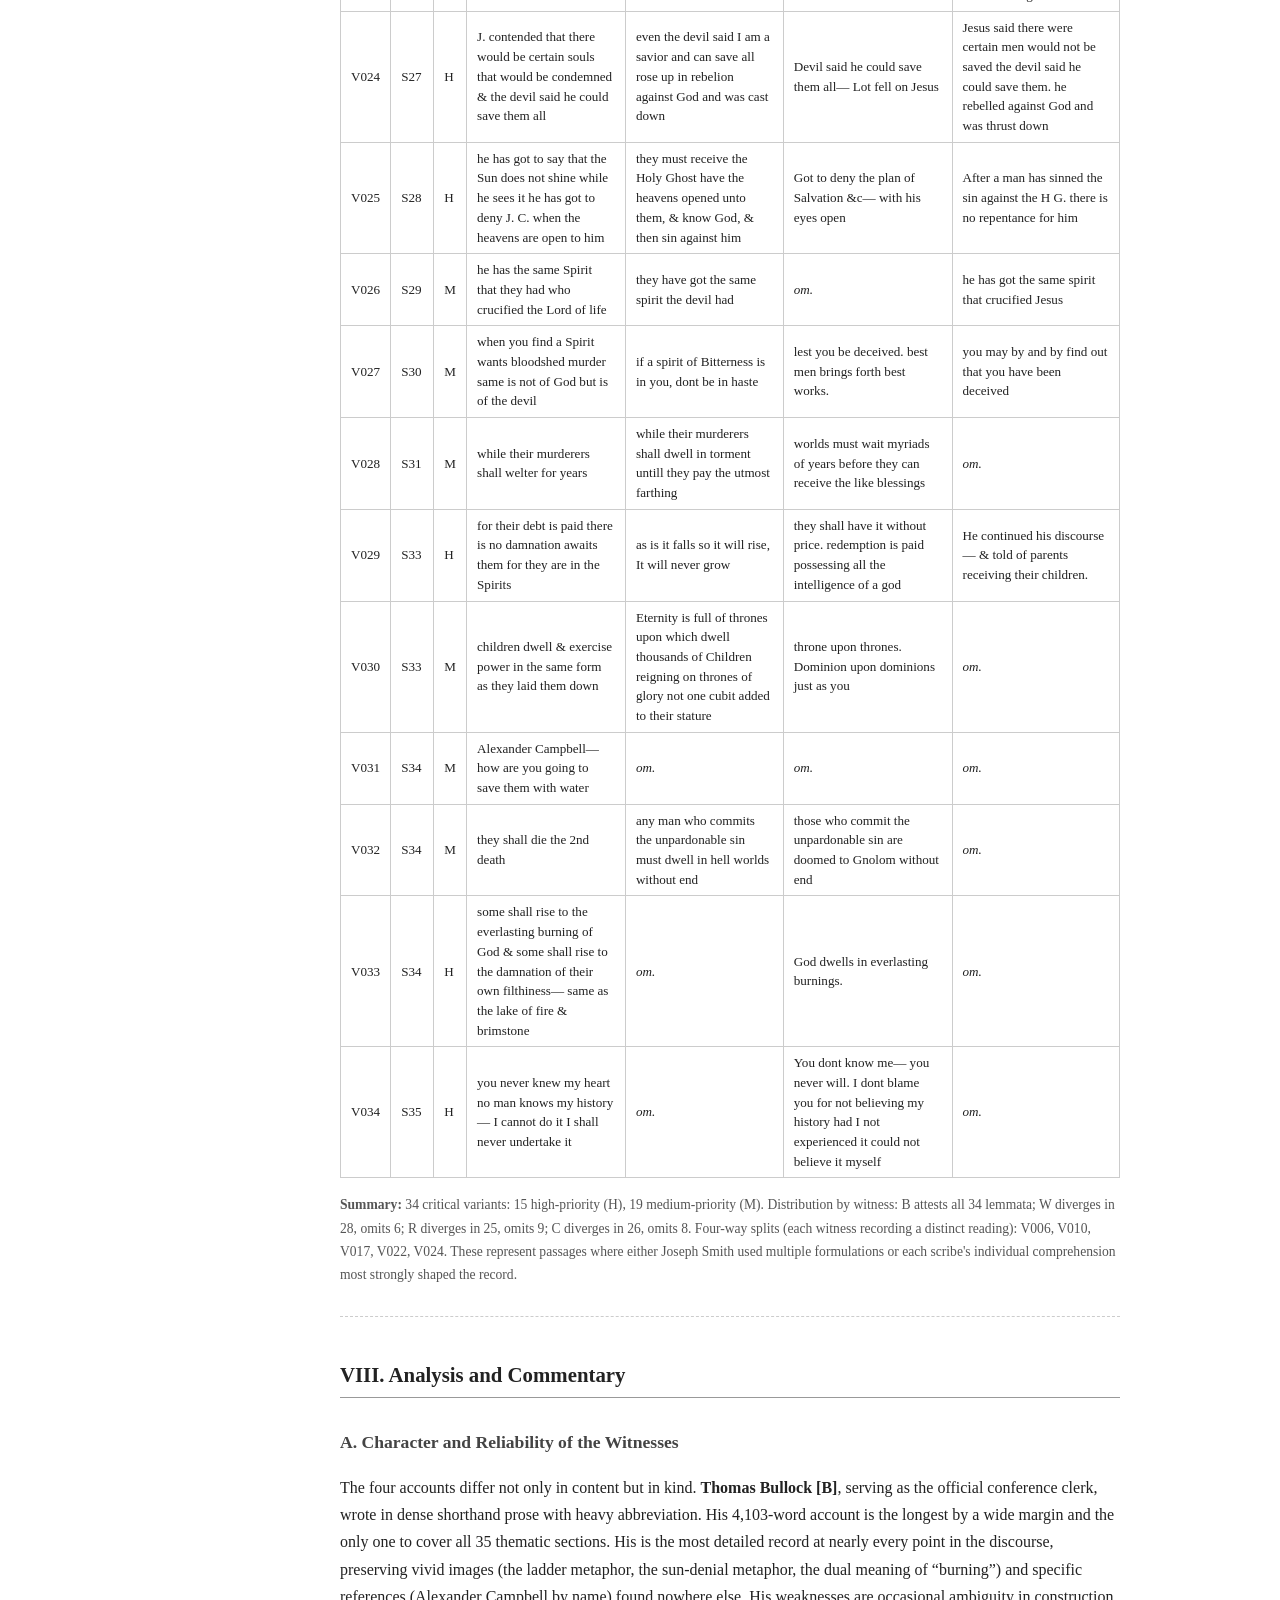
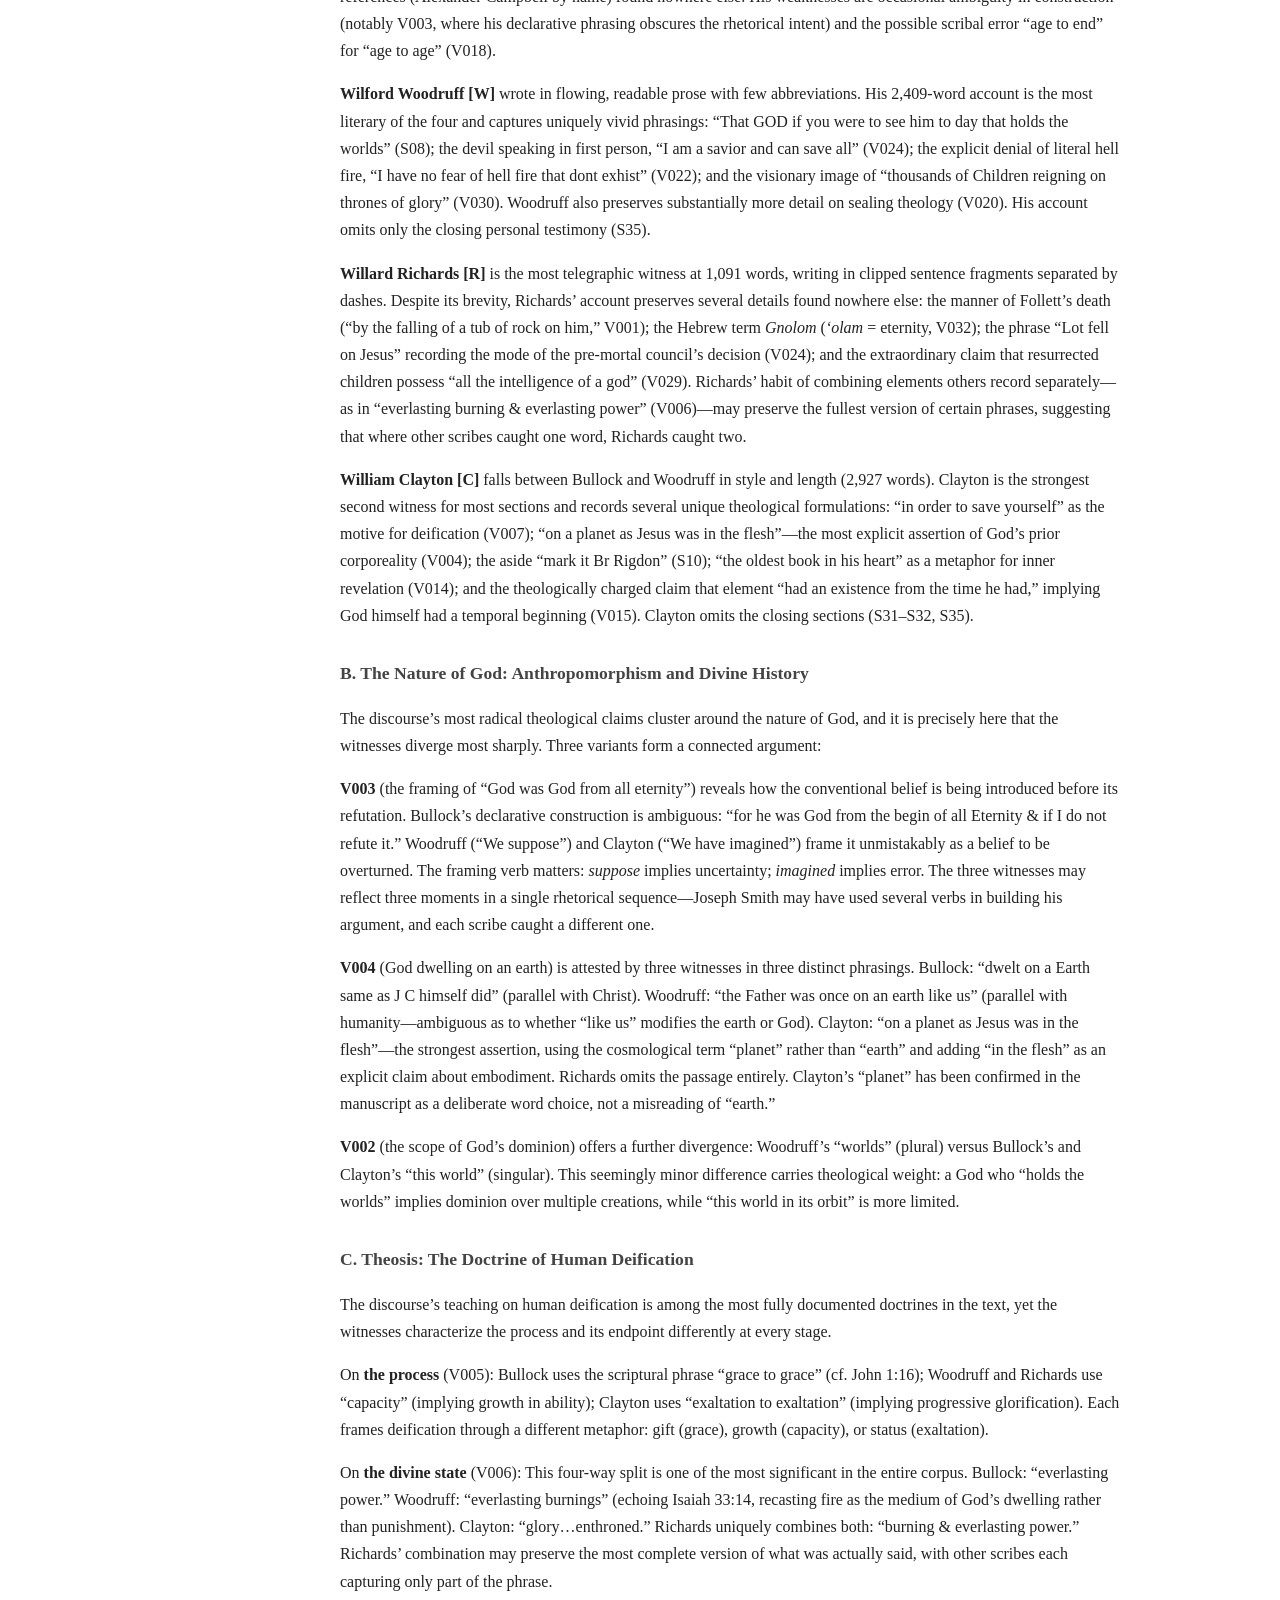
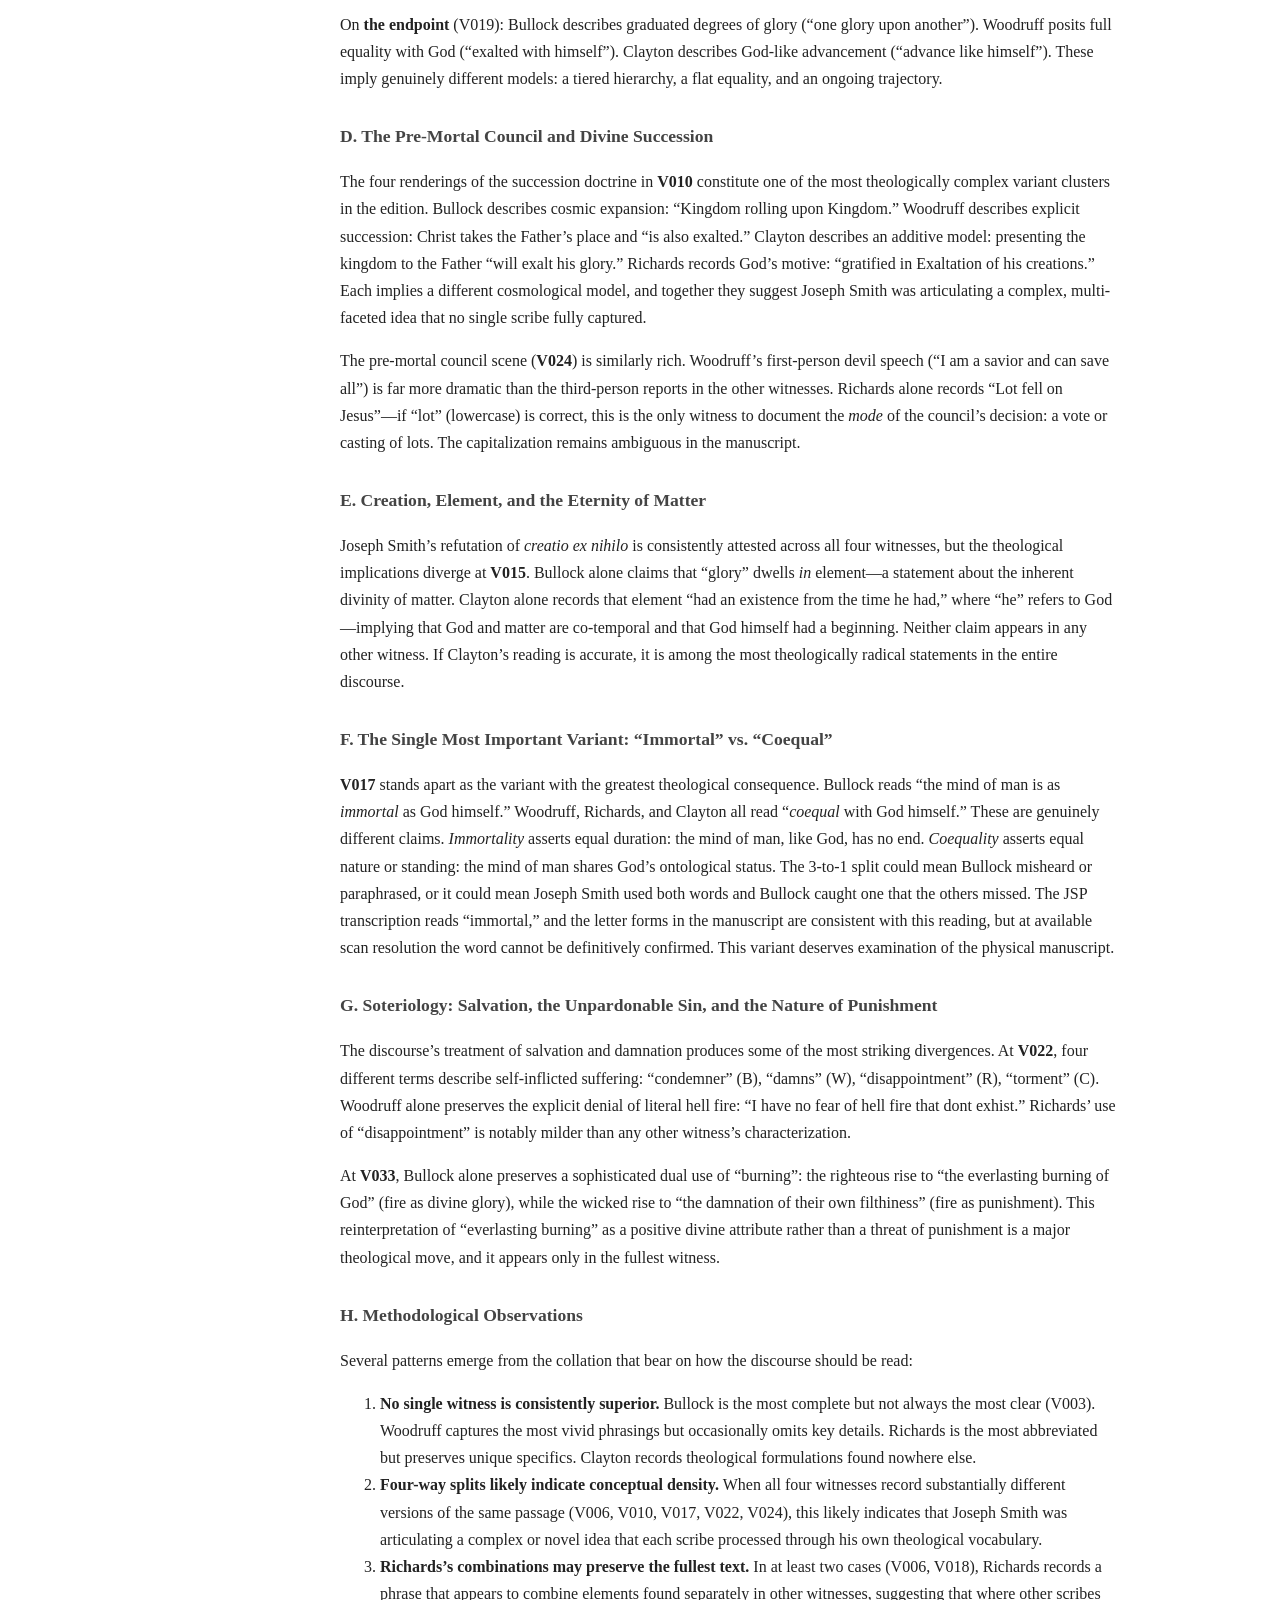
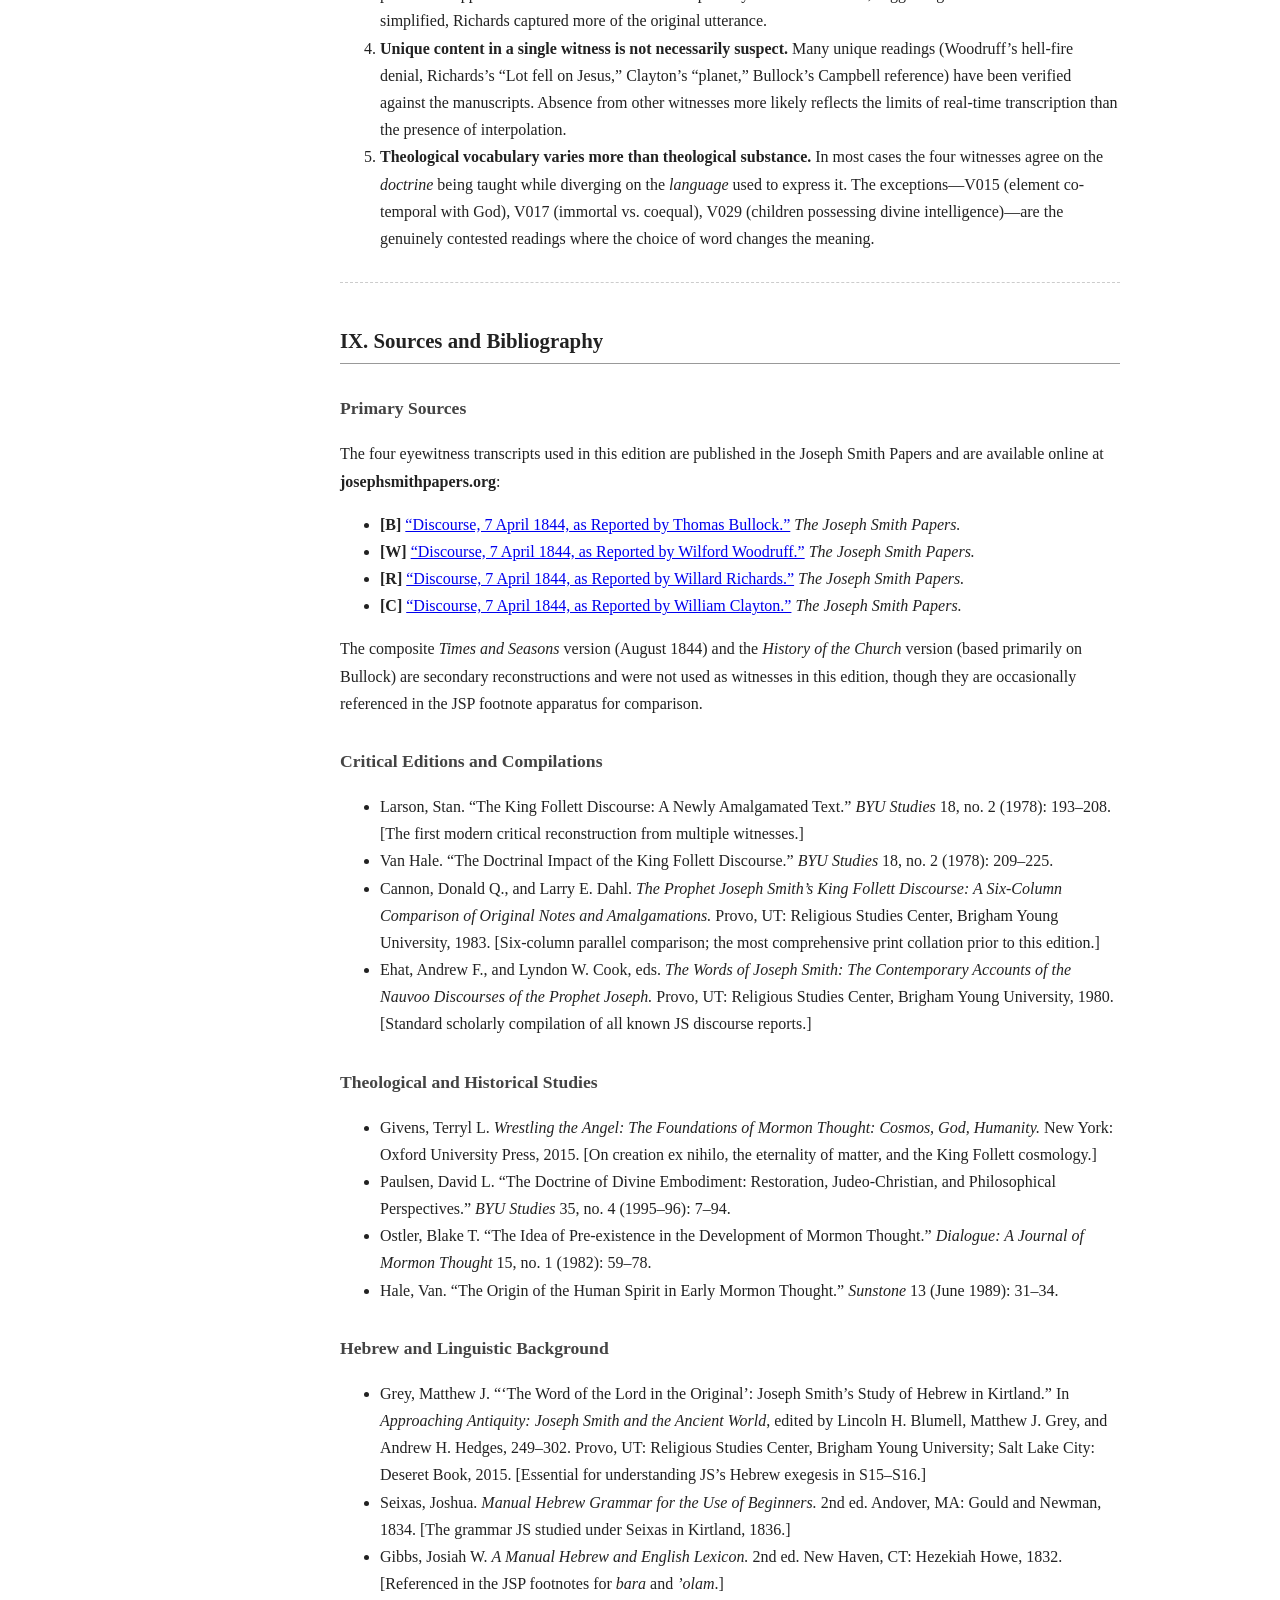
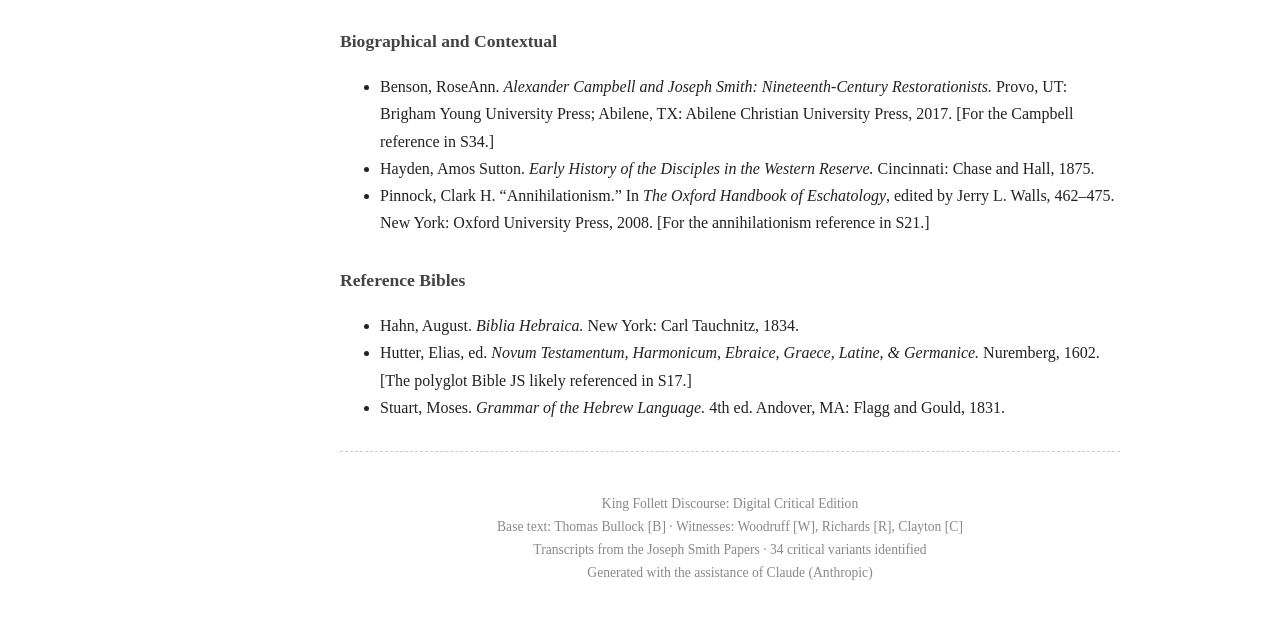
==== commit 8abced3a: "hyperlinks" ====
--- a/docs/index.html
+++ b/docs/index.html
@@ -1312,13 +1312,13 @@
 Papers and are available online at <b>josephsmithpapers.org</b>:</p>
 
 <ul>
-<li><b>[B]</b> &ldquo;Discourse, 7 April 1844, as Reported by Thomas Bullock.&rdquo;
+<li><b>[B]</b> <a href="https://www.josephsmithpapers.org/paper-summary/discourse-7-april-1844-as-reported-by-thomas-bullock/1">&ldquo;Discourse, 7 April 1844, as Reported by Thomas Bullock.&rdquo;</a>
 <i>The Joseph Smith Papers.</i></li>
-<li><b>[W]</b> &ldquo;Discourse, 7 April 1844, as Reported by Wilford Woodruff.&rdquo;
+<li><b>[W]</b> <a href="https://www.josephsmithpapers.org/paper-summary/discourse-7-april-1844-as-reported-by-wilford-woodruff/1">&ldquo;Discourse, 7 April 1844, as Reported by Wilford Woodruff.&rdquo;</a>
 <i>The Joseph Smith Papers.</i></li>
-<li><b>[R]</b> &ldquo;Discourse, 7 April 1844, as Reported by Willard Richards.&rdquo;
+<li><b>[R]</b> <a href="https://www.josephsmithpapers.org/paper-summary/discourse-7-april-1844-as-reported-by-willard-richards/1">&ldquo;Discourse, 7 April 1844, as Reported by Willard Richards.&rdquo;</a>
 <i>The Joseph Smith Papers.</i></li>
-<li><b>[C]</b> &ldquo;Discourse, 7 April 1844, as Reported by William Clayton.&rdquo;
+<li><b>[C]</b> <a href="https://www.josephsmithpapers.org/paper-summary/discourse-7-april-1844-as-reported-by-william-clayton/1">&ldquo;Discourse, 7 April 1844, as Reported by William Clayton.&rdquo;</a>
 <i>The Joseph Smith Papers.</i></li>
 </ul>
 
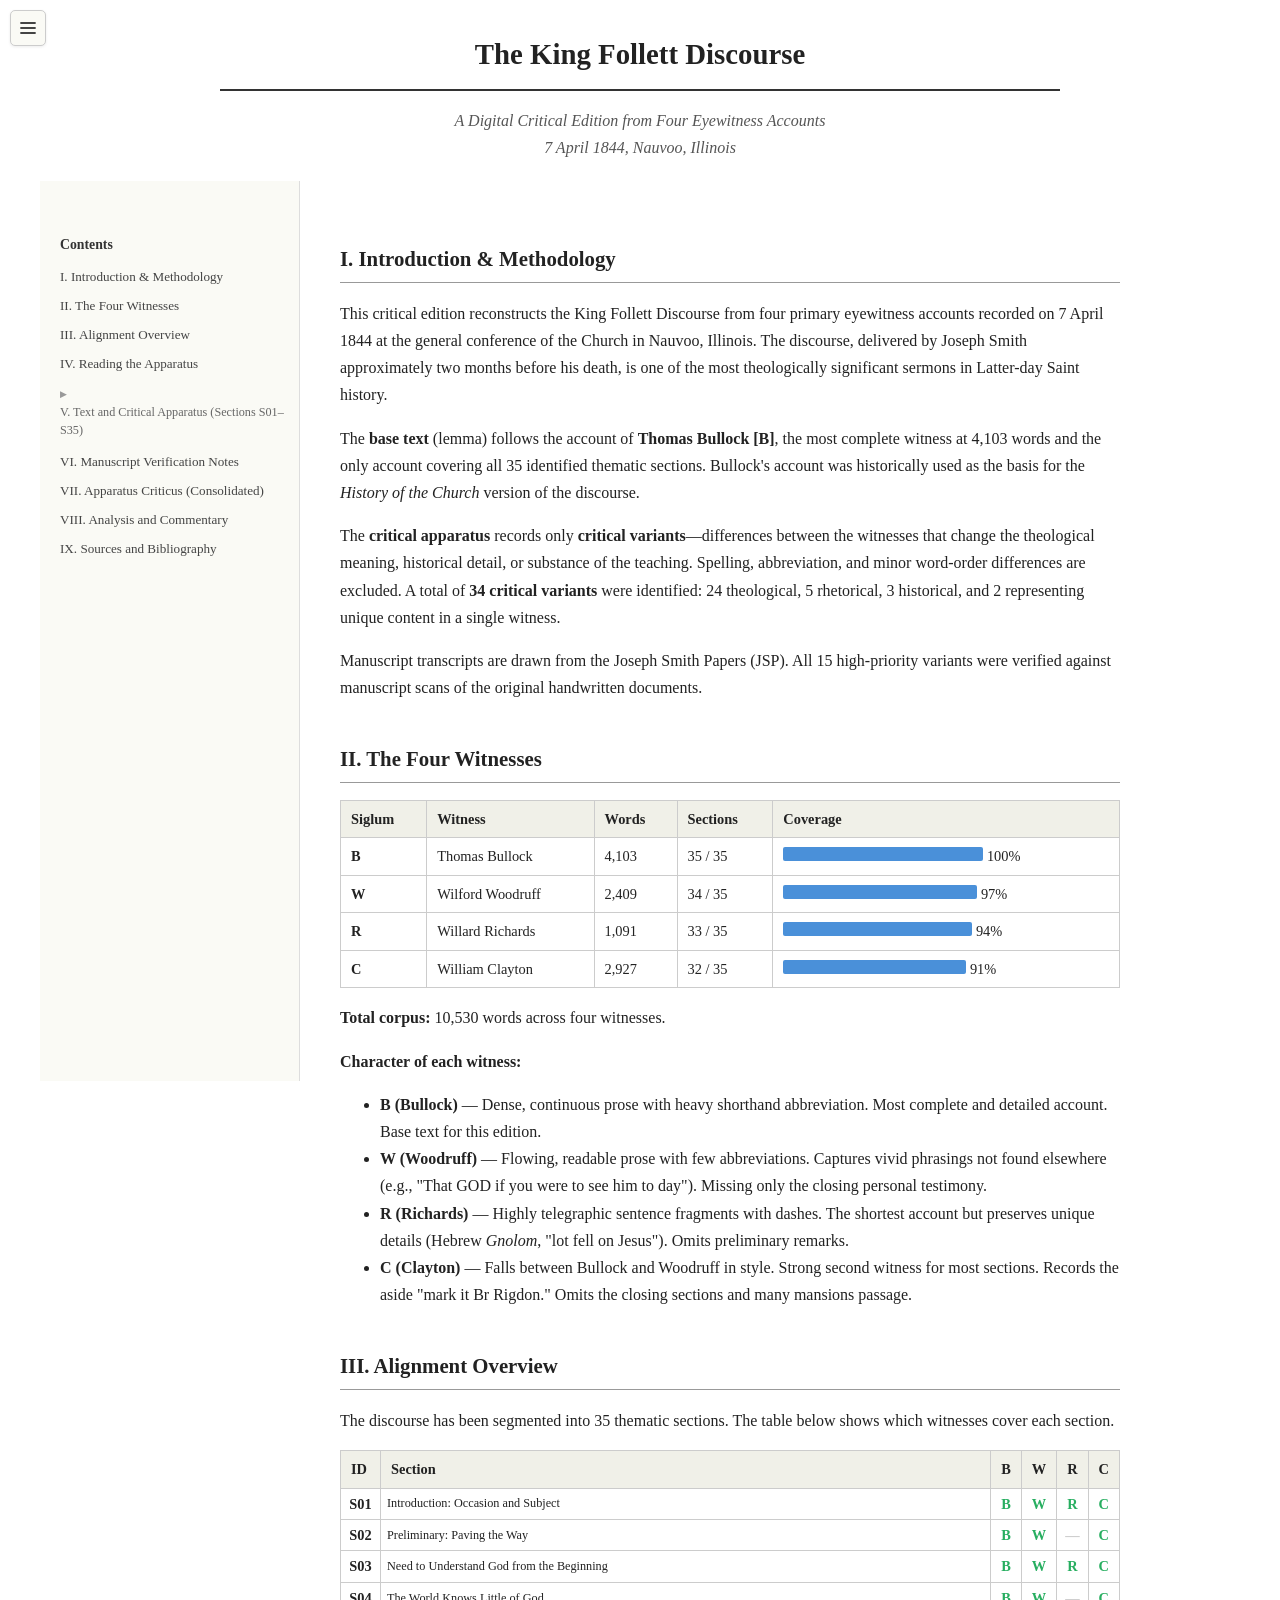
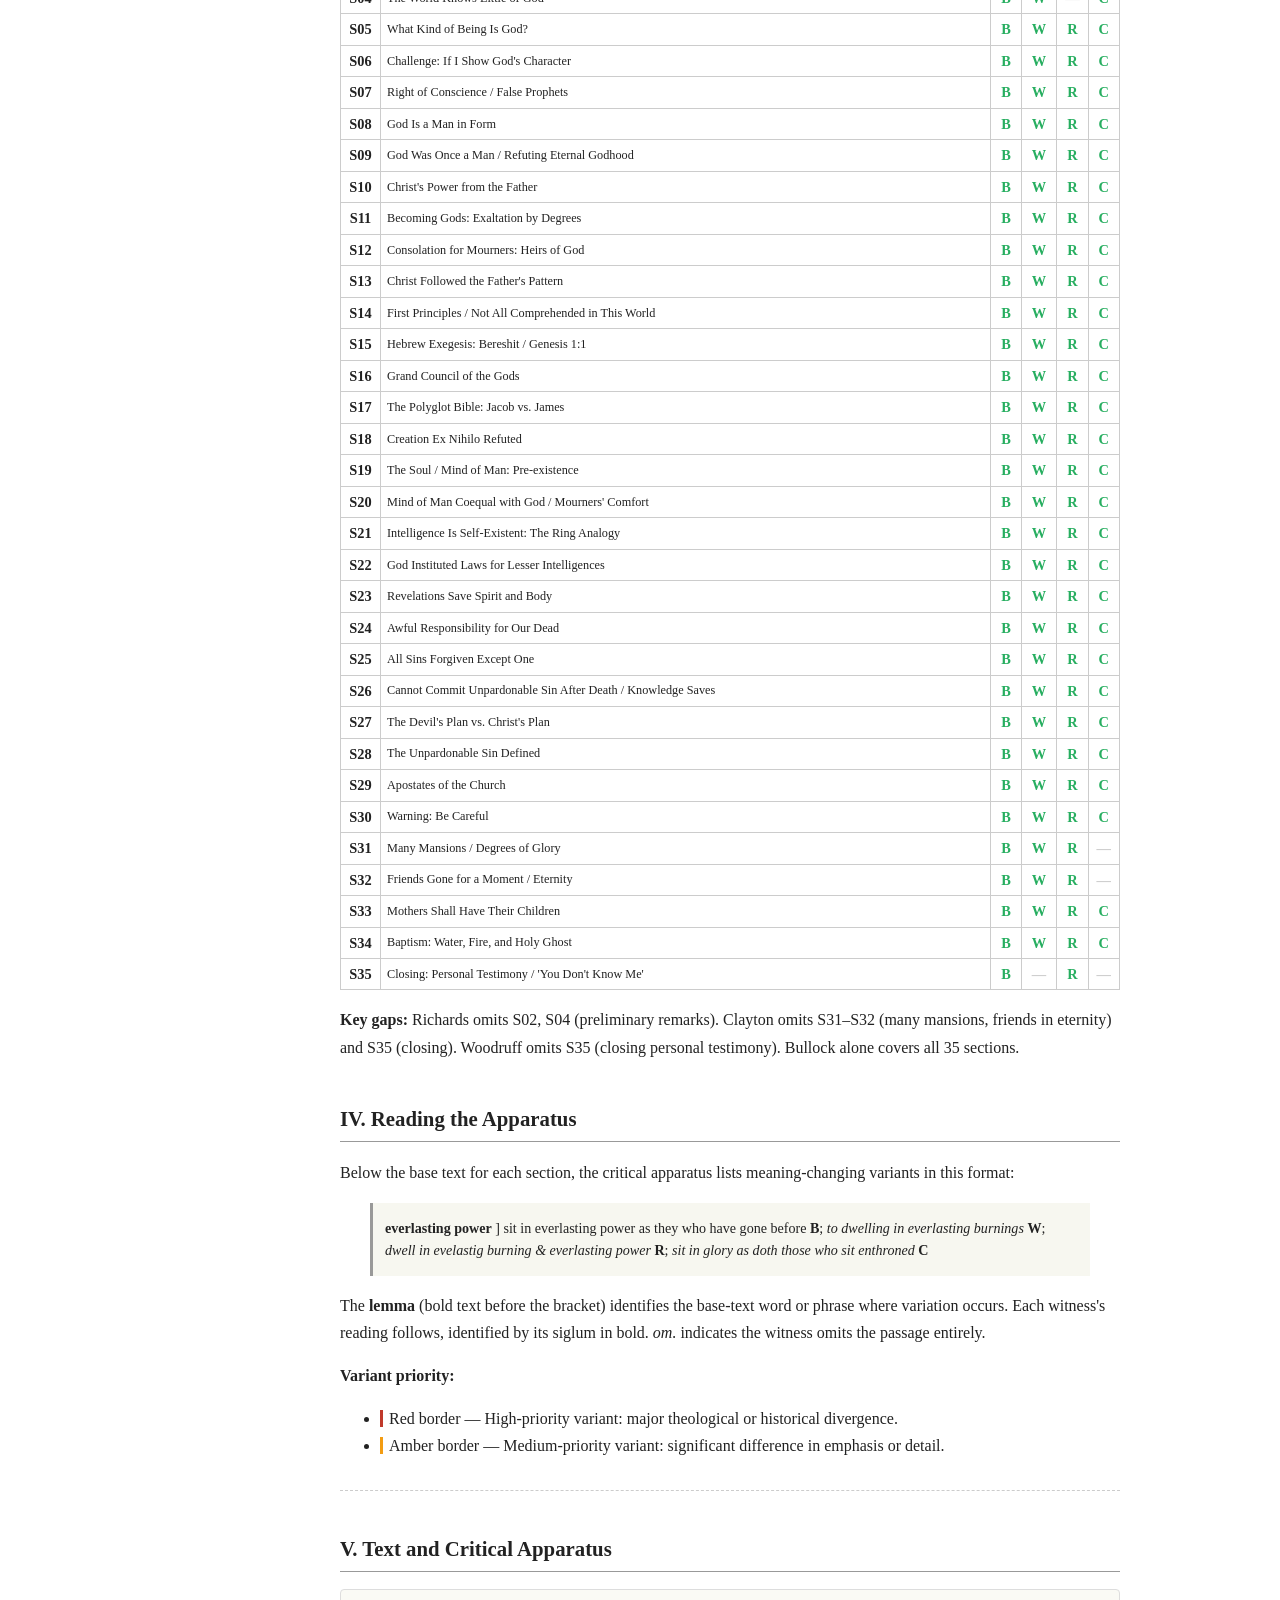
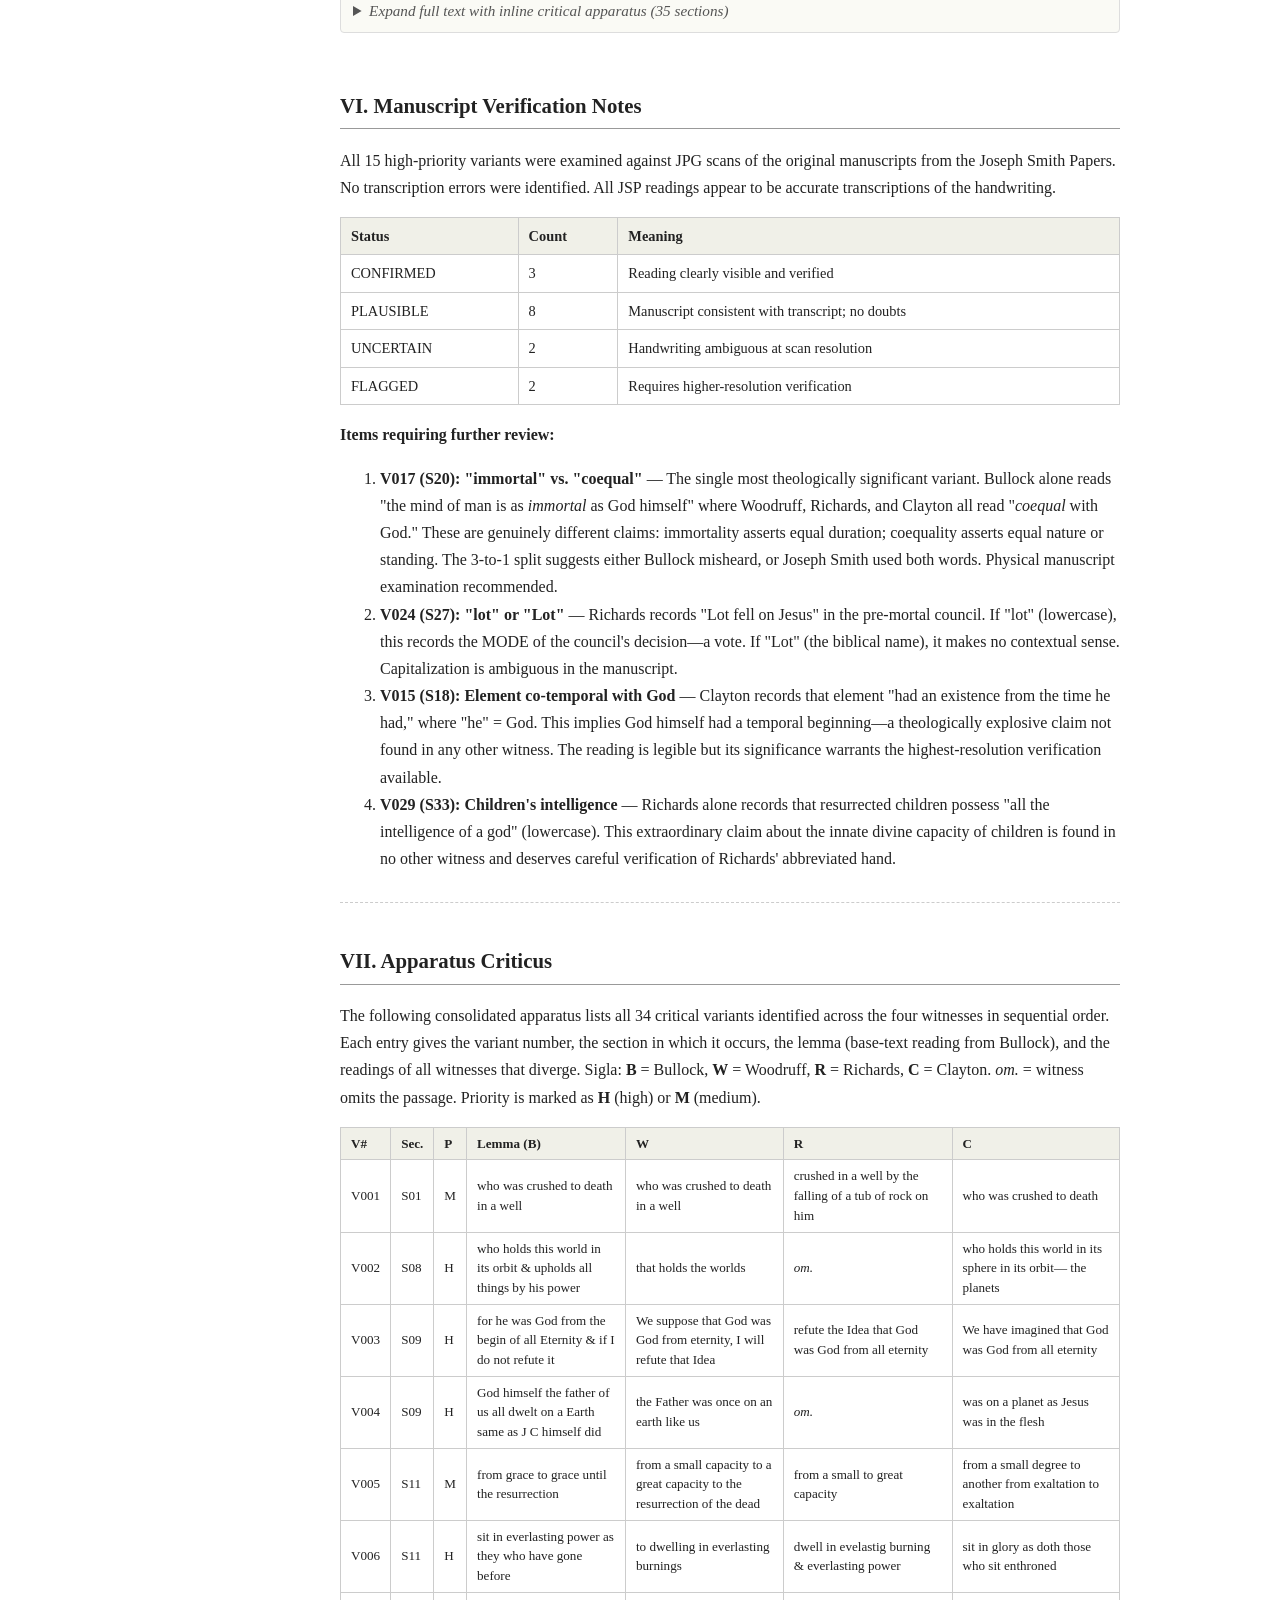
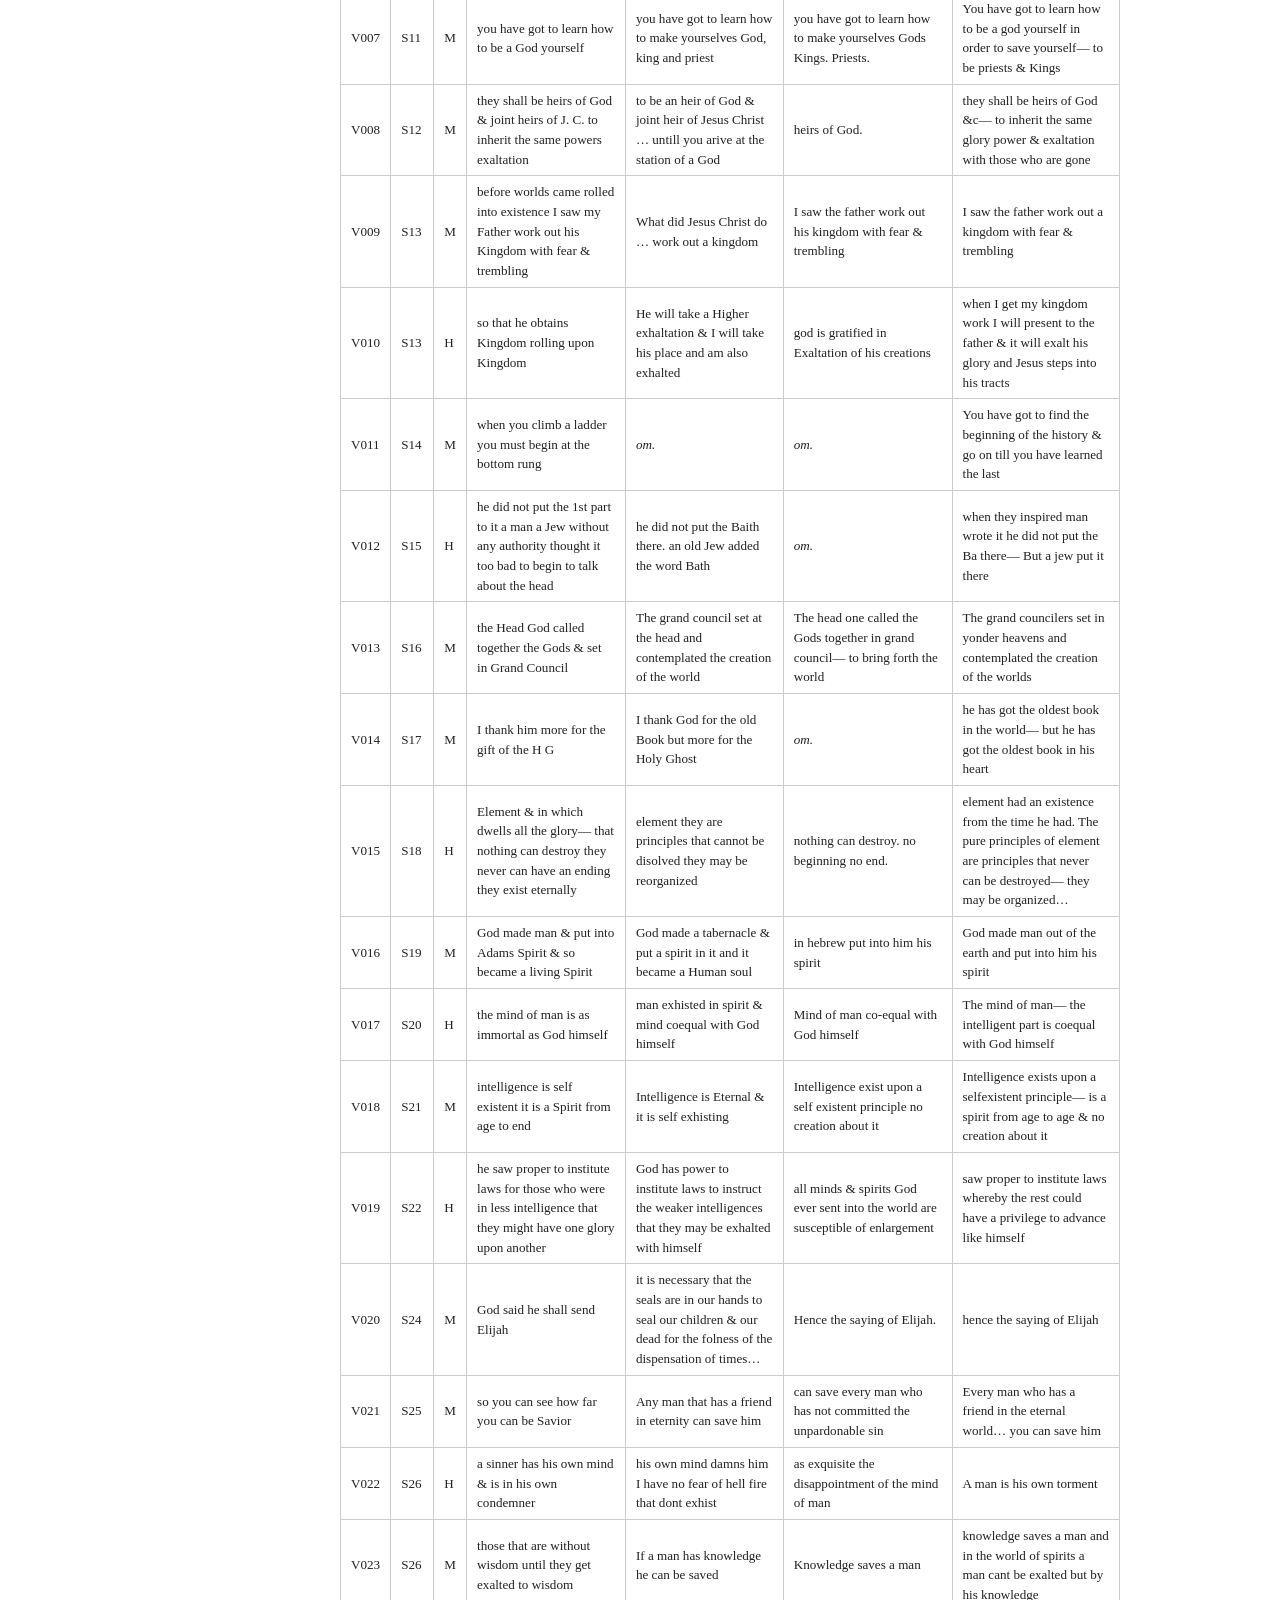
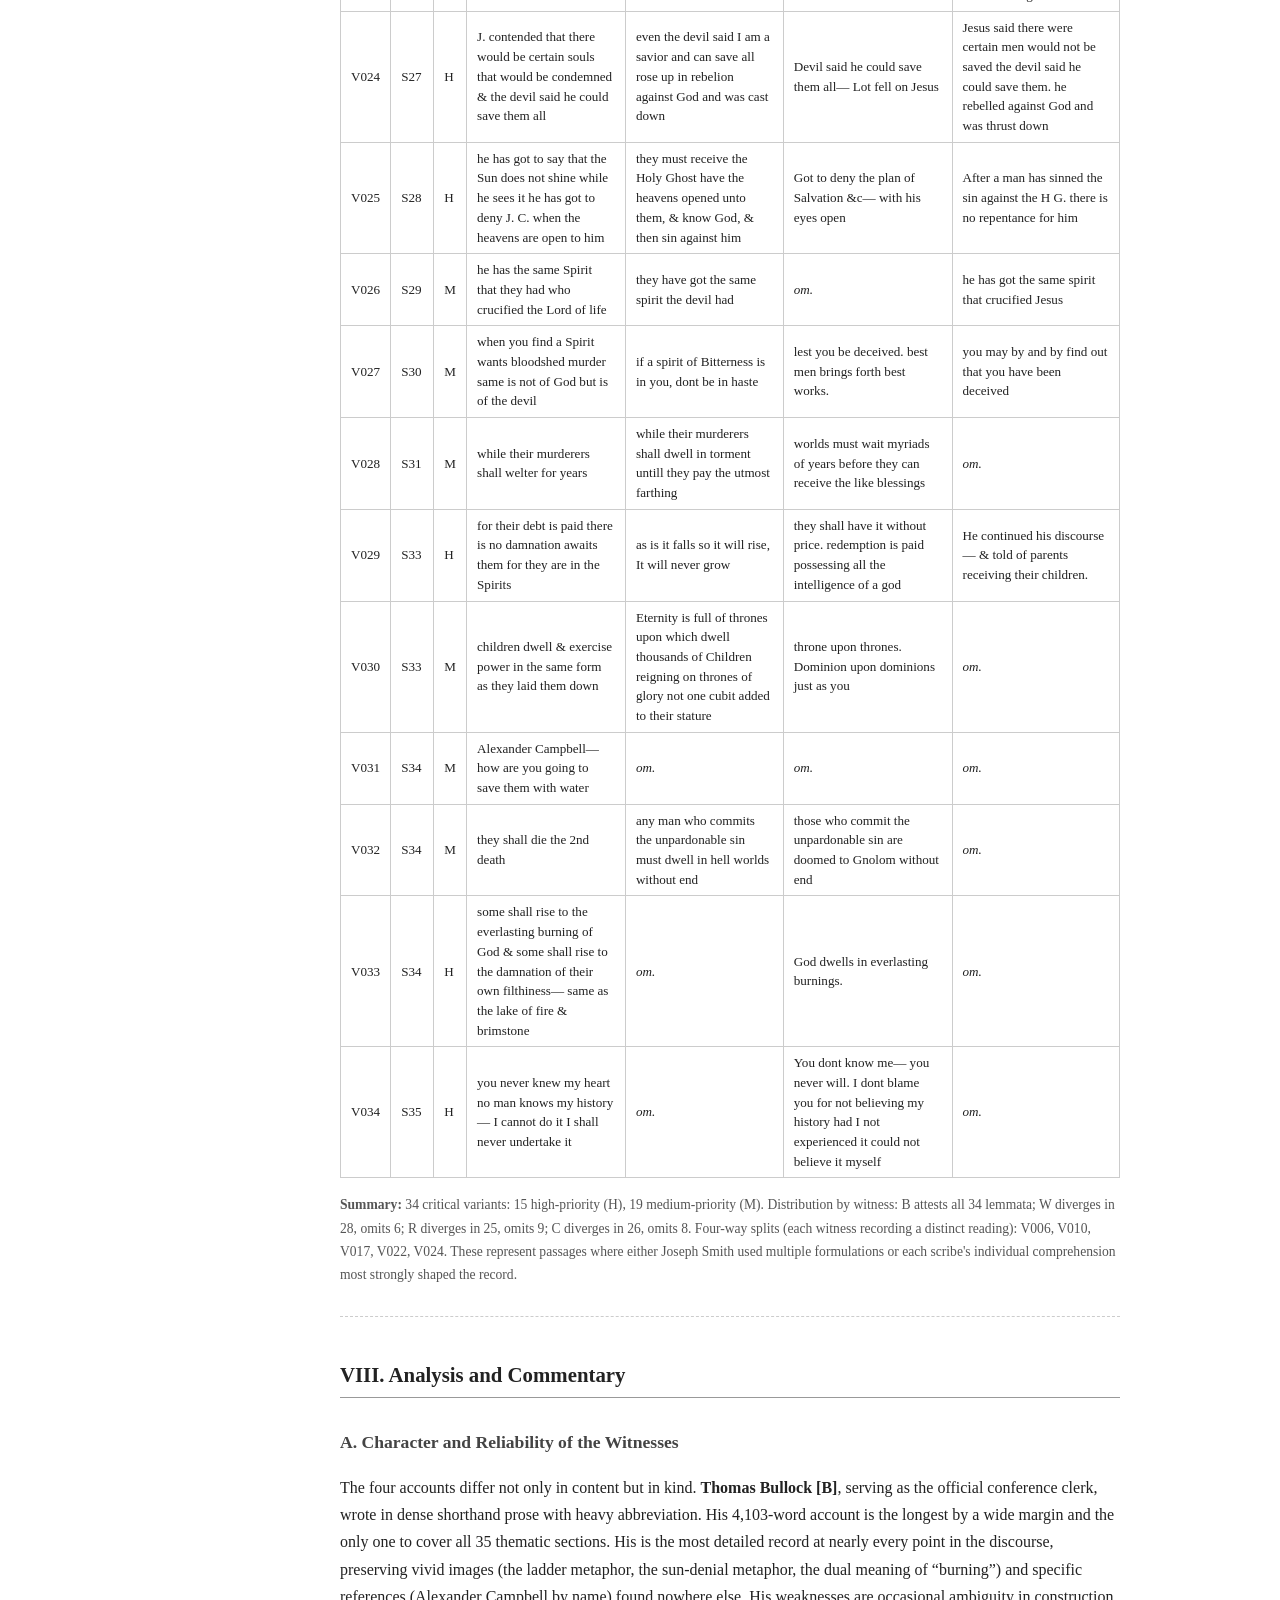
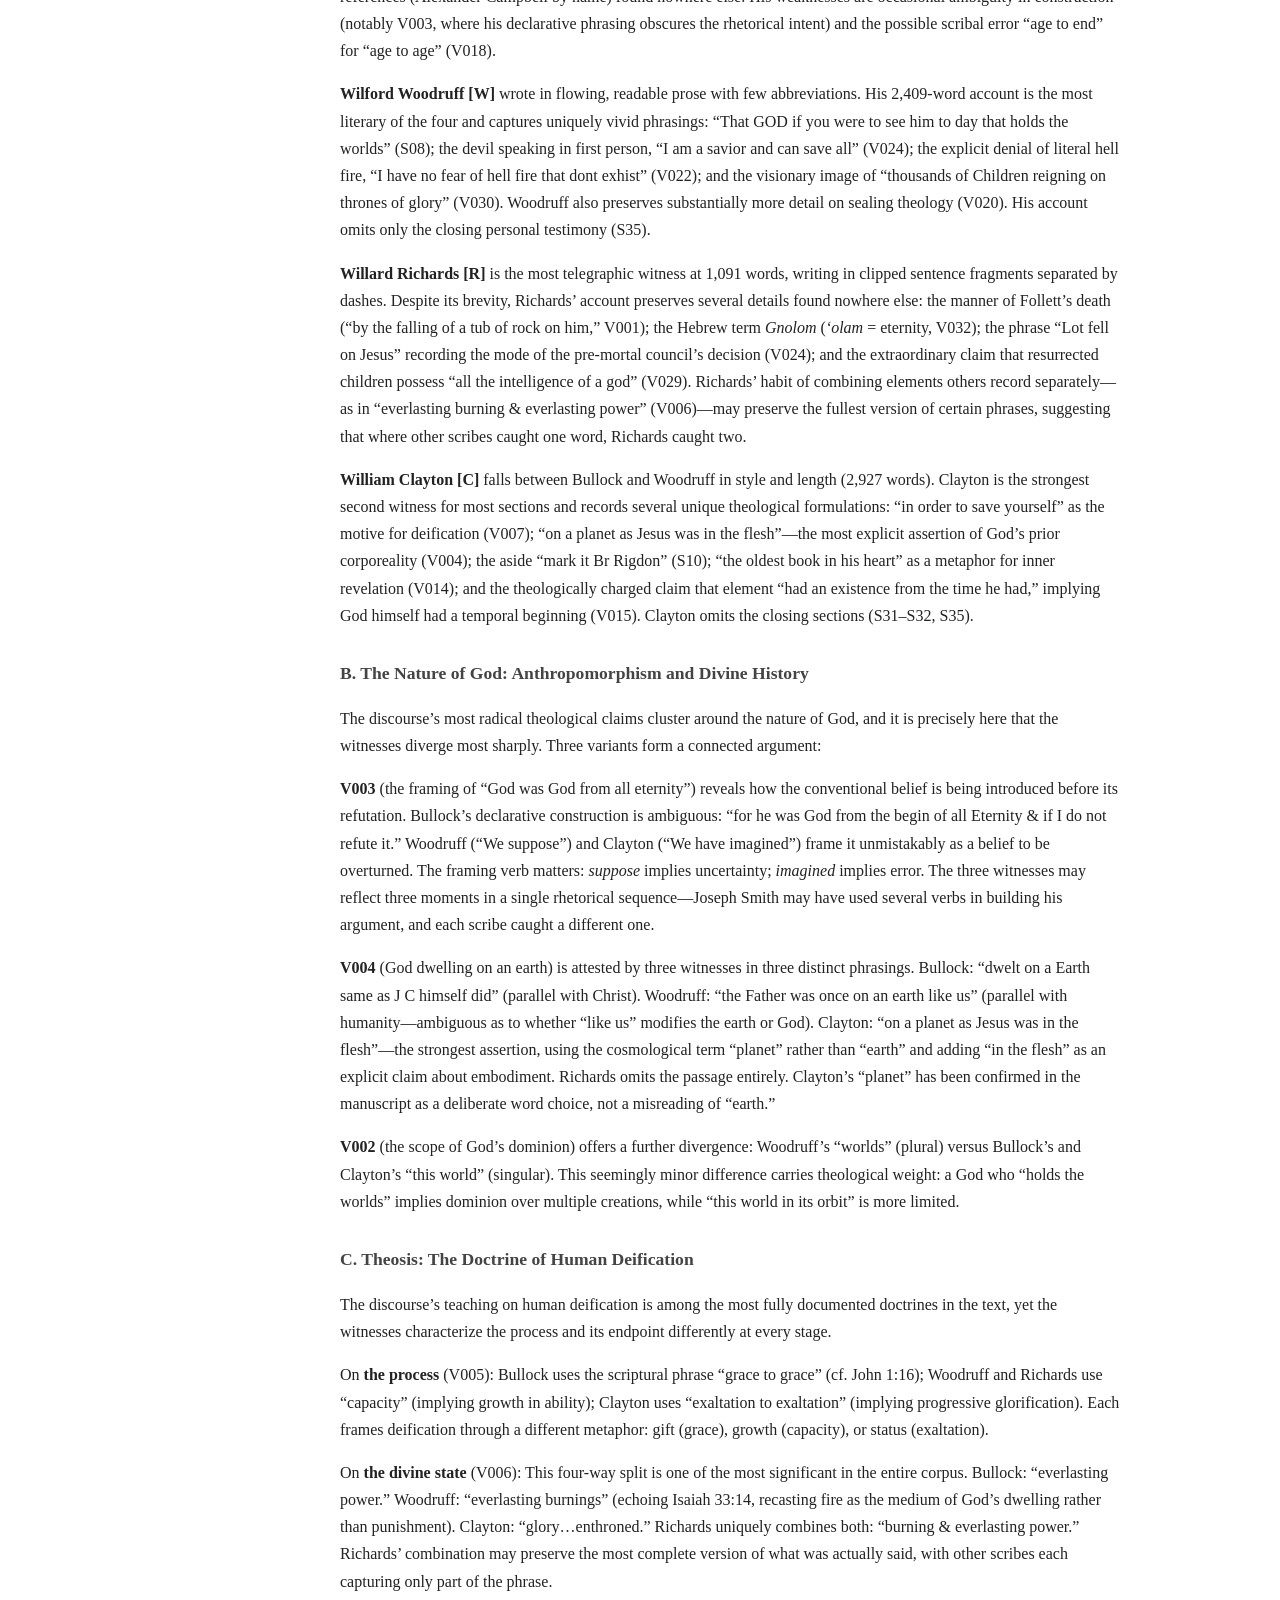
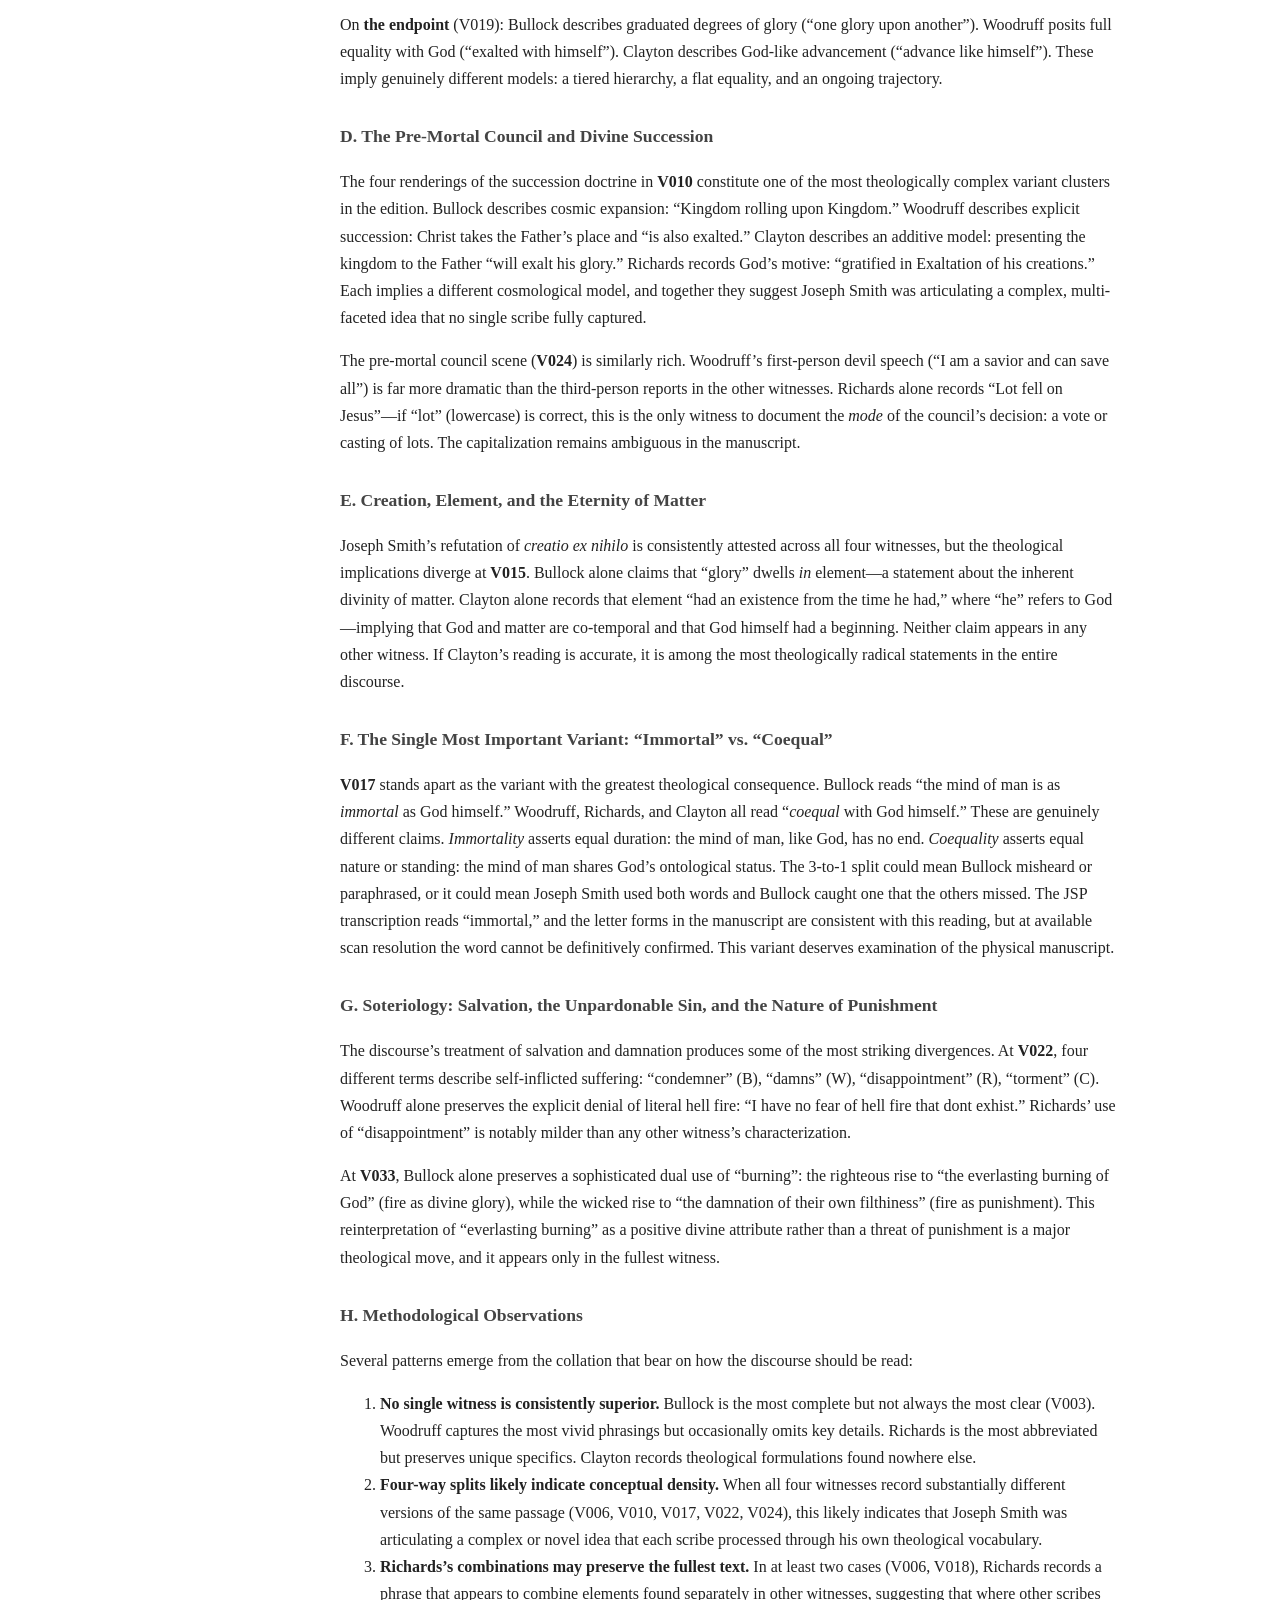
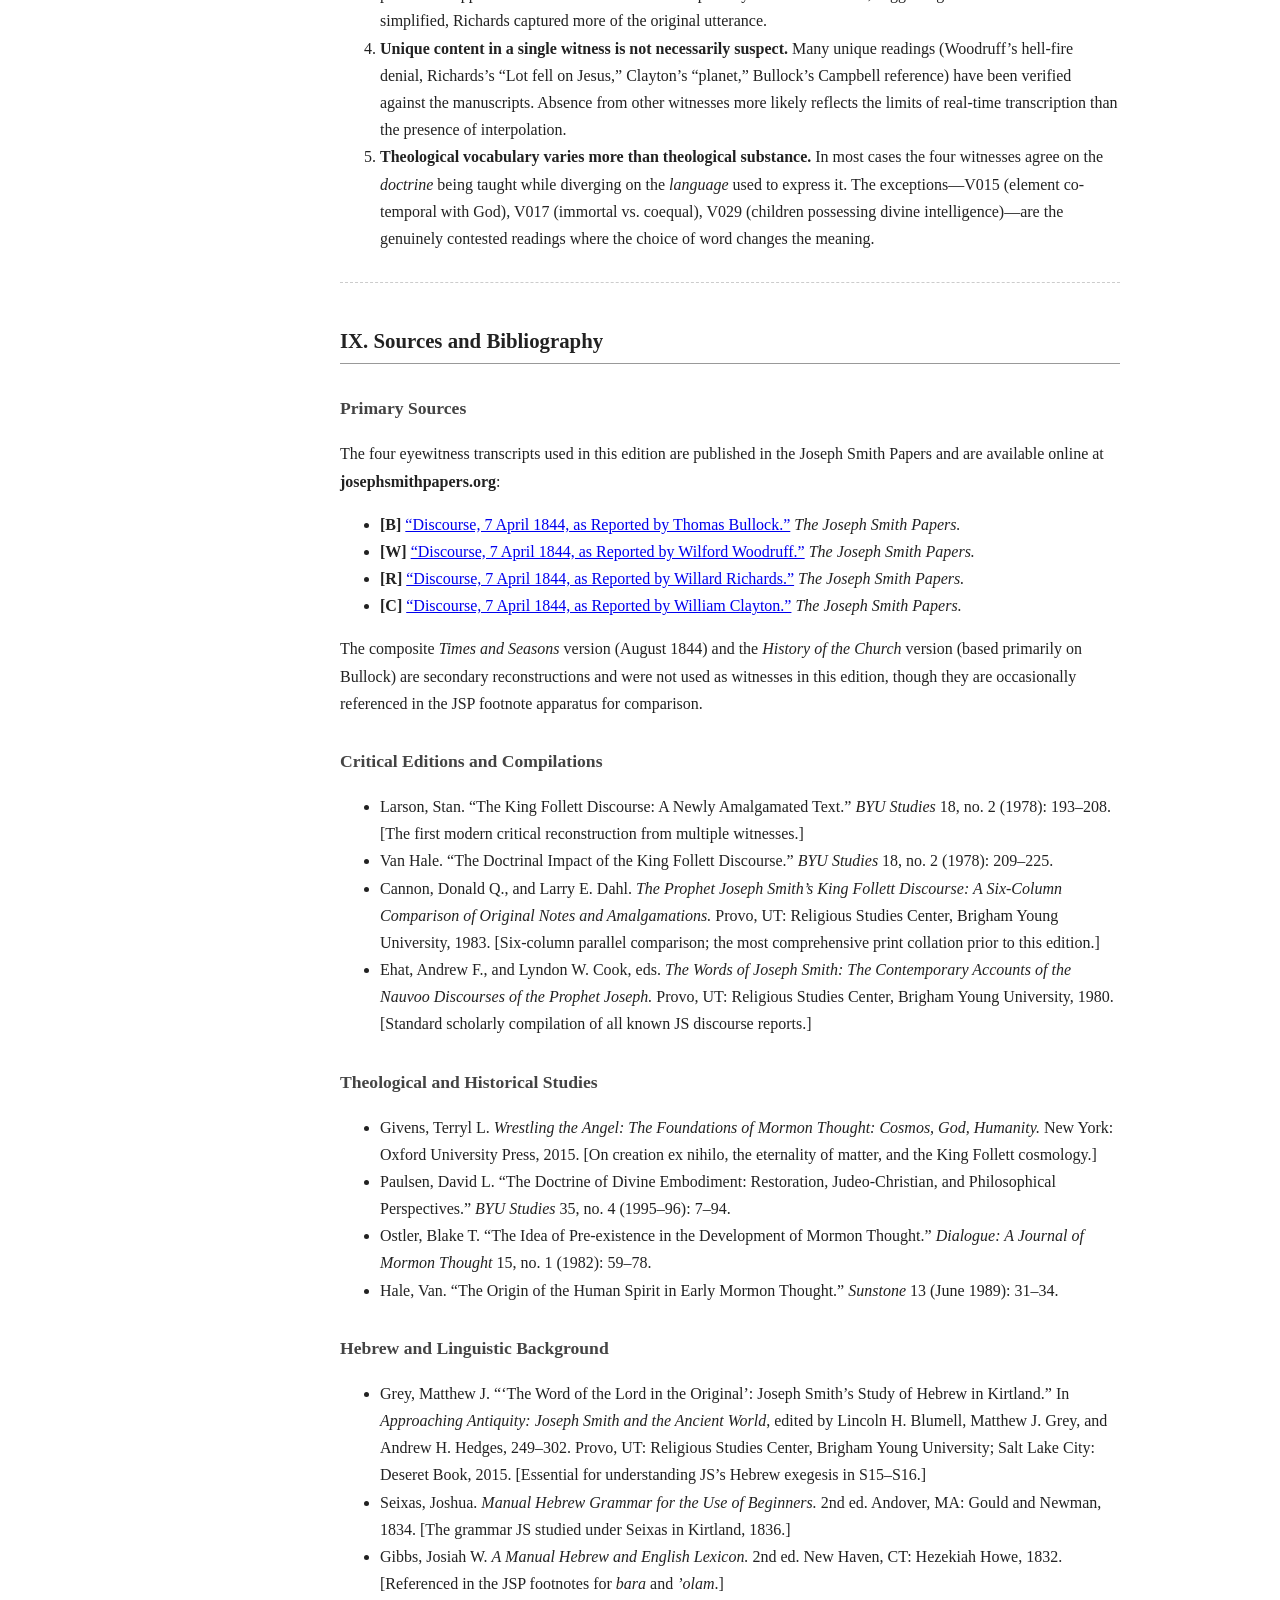
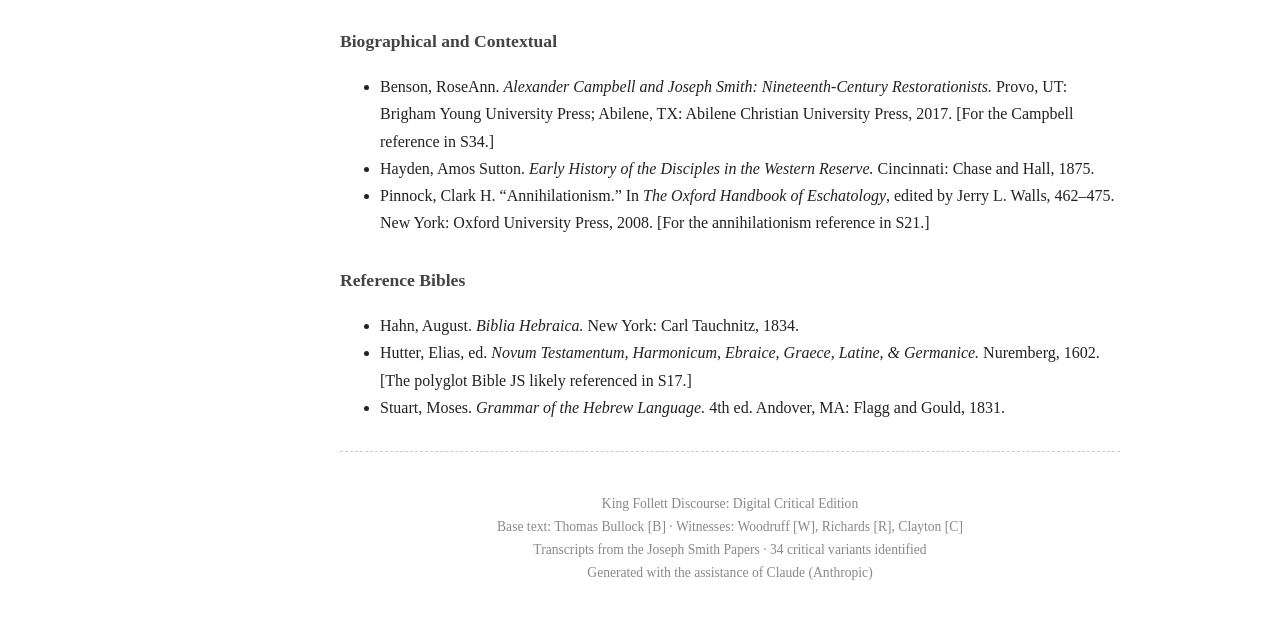
==== commit 540d5c6e: "accessibility fixes" ====
--- a/docs/index.html
+++ b/docs/index.html
@@ -2,6 +2,7 @@
 <html lang="en">
 <head>
 <meta charset="UTF-8">
+<meta name="viewport" content="width=device-width, initial-scale=1">
 <title>King Follett Discourse: Digital Critical Edition</title>
 <style>
   * { box-sizing: border-box; }
@@ -42,7 +43,7 @@
     align-self: flex-start;
     height: 100vh;
     overflow-y: auto;
-    padding: 20px 14px 40px 20px;
+    padding: 54px 14px 40px 20px;
     border-right: 1px solid #ddd;
     background: #fafaf5;
     font-size: 0.82em;
@@ -215,17 +216,73 @@
     margin-bottom: 20px;
     border-bottom-color: #999;
   }
+  /* Sidebar toggle button */
+  .sidebar-toggle {
+    position: fixed;
+    top: 10px;
+    left: 10px;
+    z-index: 1100;
+    background: #fafaf5;
+    border: 1px solid #ccc;
+    border-radius: 5px;
+    width: 36px;
+    height: 36px;
+    cursor: pointer;
+    display: flex;
+    align-items: center;
+    justify-content: center;
+    padding: 0;
+    box-shadow: 0 1px 3px rgba(0,0,0,0.08);
+    color: #444;
+  }
+  .sidebar-toggle:hover { background: #eee; }
+  .sidebar-overlay {
+    display: none;
+    position: fixed;
+    inset: 0;
+    background: rgba(0,0,0,0.25);
+    z-index: 999;
+  }
+  /* Desktop sidebar collapse */
+  @media (min-width: 861px) {
+    .sidebar {
+      transition: width 0.25s ease, min-width 0.25s ease, padding 0.25s ease;
+    }
+    body:not(.sidebar-open) .sidebar {
+      width: 0;
+      min-width: 0;
+      padding: 0;
+      overflow: hidden;
+      border-right: none;
+    }
+  }
+  /* Mobile */
   @media (max-width: 860px) {
+    body { font-size: 18px; }
+    header { margin-top: 50px; }
     .layout { flex-direction: column; }
     .sidebar {
-      width: 100%;
-      min-width: 100%;
-      height: auto;
-      max-height: 50vh;
-      position: static;
-      border-right: none;
-      border-bottom: 1px solid #ddd;
-      padding: 15px 20px;
+      position: fixed;
+      top: 0;
+      left: 0;
+      z-index: 1000;
+      width: 300px;
+      min-width: 300px;
+      height: 100vh;
+      max-height: 100vh;
+      overflow-y: auto;
+      padding: 54px 14px 40px 20px;
+      border-right: 1px solid #ddd;
+      border-bottom: none;
+      background: #fafaf5;
+      transform: translateX(-100%);
+      transition: transform 0.3s ease;
+    }
+    body.sidebar-open .sidebar {
+      transform: translateX(0);
+    }
+    body.sidebar-open .sidebar-overlay {
+      display: block;
     }
     .content { padding: 20px; }
   }
@@ -233,6 +290,14 @@
 </head>
 <body>
 
+<button class="sidebar-toggle" aria-label="Toggle table of contents" aria-expanded="false">
+<svg width="20" height="20" viewBox="0 0 20 20" fill="none" stroke="currentColor" stroke-width="1.8" stroke-linecap="round">
+<line x1="3" y1="5" x2="17" y2="5"/>
+<line x1="3" y1="10" x2="17" y2="10"/>
+<line x1="3" y1="15" x2="17" y2="15"/>
+</svg>
+</button>
+<div class="sidebar-overlay"></div>
 
 <header>
 <h1>The King Follett Discourse</h1>
@@ -1461,6 +1526,51 @@
   window.addEventListener('scroll', onScroll, {passive: true});
   onScroll();
 })();
+
+// Sidebar toggle
+(function() {
+  var toggle = document.querySelector('.sidebar-toggle');
+  var overlay = document.querySelector('.sidebar-overlay');
+  var mql = window.matchMedia('(min-width: 861px)');
+
+  function initSidebar() {
+    if (mql.matches) {
+      document.body.classList.add('sidebar-open');
+      toggle.setAttribute('aria-expanded', 'true');
+    } else {
+      document.body.classList.remove('sidebar-open');
+      toggle.setAttribute('aria-expanded', 'false');
+    }
+  }
+
+  toggle.addEventListener('click', function() {
+    document.body.classList.toggle('sidebar-open');
+    var open = document.body.classList.contains('sidebar-open');
+    toggle.setAttribute('aria-expanded', String(open));
+  });
+
+  overlay.addEventListener('click', function() {
+    document.body.classList.remove('sidebar-open');
+    toggle.setAttribute('aria-expanded', 'false');
+  });
+
+  // Close sidebar on mobile when clicking a TOC link
+  document.querySelectorAll('.sidebar a[href^="#"]').forEach(function(link) {
+    link.addEventListener('click', function() {
+      if (!mql.matches) {
+        document.body.classList.remove('sidebar-open');
+        toggle.setAttribute('aria-expanded', 'false');
+      }
+    });
+  });
+
+  initSidebar();
+  if (mql.addEventListener) {
+    mql.addEventListener('change', initSidebar);
+  } else {
+    mql.addListener(initSidebar);
+  }
+})();
 </script>
 </body>
 </html>
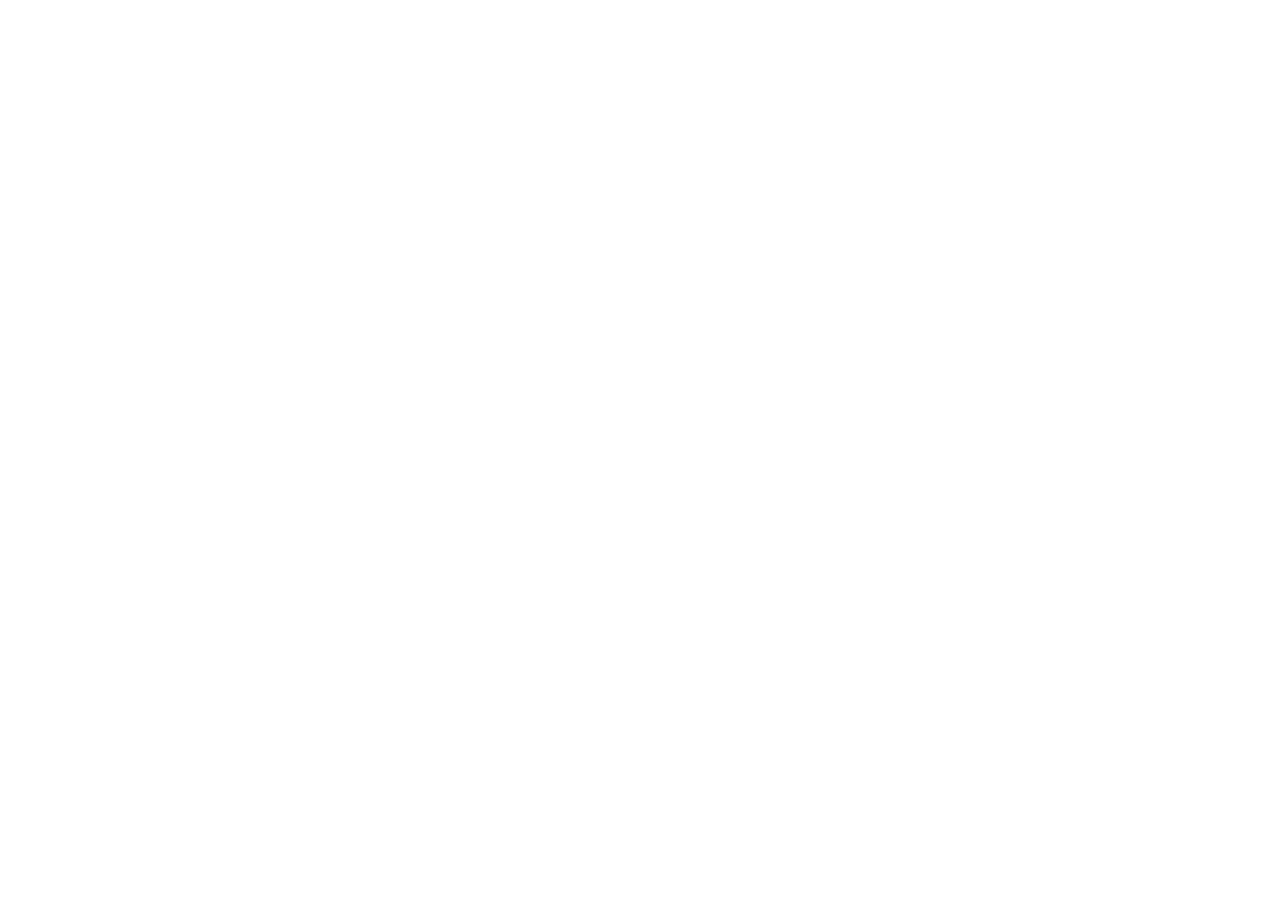
==== commit 9b2b584b: "Migrate to kingfollett.noahairmet.com; docs/ becomes a redirect stub Cloudflare Pages project `king-" ====
--- a/docs/index.html
+++ b/docs/index.html
@@ -1,1576 +1,45 @@
-<!DOCTYPE html>
+<!doctype html>
 <html lang="en">
 <head>
-<meta charset="UTF-8">
+<meta charset="utf-8">
 <meta name="viewport" content="width=device-width, initial-scale=1">
-<title>King Follett Discourse: Digital Critical Edition</title>
+<title>The King Follett Discourse has moved</title>
+<link rel="canonical" href="https://kingfollett.noahairmet.com/">
+<meta http-equiv="refresh" content="0; url=https://kingfollett.noahairmet.com/">
+<meta name="robots" content="noindex, follow">
 <style>
-  * { box-sizing: border-box; }
+  :root { color-scheme: light dark; }
   body {
-    font-family: 'Georgia', 'Times New Roman', serif;
     margin: 0;
-    padding: 0;
-    line-height: 1.7;
-    color: #222;
-  }
-  header {
-    max-width: 900px;
-    margin: 30px auto 0 auto;
-    padding: 0 30px;
+    min-height: 100svh;
+    display: grid;
+    place-content: center;
+    gap: .9rem;
+    padding: 2rem;
+    background: #f4f1e8;
+    color: #1f1c17;
+    font: 1.0625rem/1.6 Georgia, "Times New Roman", serif;
     text-align: center;
   }
-  h1 {
-    font-size: 1.8em;
-    margin-bottom: 5px;
-    border-bottom: 2px solid #333;
-    padding-bottom: 10px;
+  @media (prefers-color-scheme: dark) {
+    body { background: #15140f; color: #e8e3d5; }
+    a { color: #8fa6d1; }
   }
-  .subtitle {
-    font-style: italic;
-    color: #555;
-    margin-bottom: 20px;
-  }
-  .layout {
-    display: flex;
-    max-width: 1200px;
-    margin: 0 auto;
-  }
-  .sidebar {
-    width: 260px;
-    min-width: 260px;
-    position: sticky;
-    top: 0;
-    align-self: flex-start;
-    height: 100vh;
-    overflow-y: auto;
-    padding: 54px 14px 40px 20px;
-    border-right: 1px solid #ddd;
-    background: #fafaf5;
-    font-size: 0.82em;
-    line-height: 1.45;
-  }
-  .sidebar-title {
-    font-weight: bold;
-    font-size: 1.05em;
-    margin-bottom: 10px;
-    color: #333;
-  }
-  .sidebar ul {
-    list-style: none;
-    margin: 0;
-    padding: 0;
-  }
-  .sidebar > ul > li {
-    margin: 6px 0;
-  }
-  .sidebar a {
-    color: #444;
-    text-decoration: none;
-    display: block;
-    padding: 2px 0;
-    transition: color 0.15s;
-  }
-  .sidebar a:hover,
-  .sidebar a.active {
-    color: #4a90d9;
-  }
-  .sidebar a.active {
-    font-weight: bold;
-  }
-  .sidebar details {
-    margin: 0;
-  }
-  .sidebar details summary {
-    cursor: pointer;
-    list-style: none;
-    padding: 2px 0;
-    color: #444;
-  }
-  .sidebar details summary::-webkit-details-marker { display: none; }
-  .sidebar details summary::before {
-    content: '\25B6\00a0';
-    font-size: 0.65em;
-    vertical-align: middle;
-    color: #999;
-  }
-  .sidebar details[open] summary::before {
-    content: '\25BC\00a0';
-  }
-  .sidebar details ul {
-    margin: 2px 0 4px 8px;
-    padding-left: 10px;
-    border-left: 1px solid #ddd;
-  }
-  .sidebar details li {
-    margin: 1px 0;
-  }
-  .sidebar details a {
-    font-size: 0.93em;
-    color: #666;
-  }
-  .sidebar details a:hover,
-  .sidebar details a.active {
-    color: #4a90d9;
-  }
-  .content {
-    flex: 1;
-    min-width: 0;
-    max-width: 850px;
-    padding: 20px 30px 40px 40px;
-  }
-  h2 {
-    font-size: 1.3em;
-    border-bottom: 1px solid #999;
-    padding-bottom: 5px;
-    margin-top: 40px;
-  }
-  h3 {
-    font-size: 1.1em;
-    color: #444;
-    margin-top: 30px;
-    margin-bottom: 5px;
-  }
-  .section-summary {
-    font-style: italic;
-    color: #666;
-    font-size: 0.9em;
-    margin-bottom: 10px;
-  }
-  .base-text {
-    margin: 10px 0;
-    text-align: justify;
-  }
-  .apparatus {
-    margin: 8px 0 25px 0;
-    padding: 8px 12px;
-    background: #f7f7f0;
-    border-left: 3px solid #999;
-    font-size: 0.88em;
-    line-height: 1.6;
-  }
-  .apparatus p { margin: 6px 0; }
-  .apparatus .lemma { font-weight: bold; }
-  .apparatus .note {
-    color: #555;
-    font-style: italic;
-    font-size: 0.92em;
-    margin-top: 2px;
-  }
-  .flag-high { border-left-color: #c0392b; }
-  .flag-medium { border-left-color: #f39c12; }
-  table {
-    border-collapse: collapse;
-    width: 100%;
-    margin: 15px 0;
-    font-size: 0.9em;
-  }
-  th, td {
-    border: 1px solid #ccc;
-    padding: 6px 10px;
-    text-align: left;
-  }
-  th {
-    background: #f0f0e8;
-    font-weight: bold;
-  }
-  td.center { text-align: center; }
-  .stats-bar {
-    background: #4a90d9;
-    height: 14px;
-    display: inline-block;
-    border-radius: 2px;
-  }
-  .coverage-grid td {
-    text-align: center;
-    font-weight: bold;
-    padding: 3px 6px;
-  }
-  .coverage-grid td.present { color: #27ae60; }
-  .coverage-grid td.absent { color: #ccc; }
-  .coverage-grid td.label { text-align: left; font-weight: normal; font-size: 0.85em; }
-  .verification-note {
-    font-size: 0.85em;
-    color: #666;
-    margin-top: 3px;
-  }
-  .page-break { page-break-before: always; }
-  hr.section-divider {
-    border: none;
-    border-top: 1px dashed #ccc;
-    margin: 30px 0;
-  }
-  details.section-v { margin: 10px 0; }
-  details.section-v > summary {
-    cursor: pointer;
-    font-style: italic;
-    color: #555;
-    padding: 8px 12px;
-    background: #fafaf5;
-    border: 1px solid #ddd;
-    border-radius: 4px;
-    margin-bottom: 15px;
-    font-size: 0.95em;
-  }
-  details.section-v > summary:hover { background: #f0f0e5; }
-  details.section-v[open] > summary {
-    margin-bottom: 20px;
-    border-bottom-color: #999;
-  }
-  /* Sidebar toggle button */
-  .sidebar-toggle {
-    position: fixed;
-    top: 10px;
-    left: 10px;
-    z-index: 1100;
-    background: #fafaf5;
-    border: 1px solid #ccc;
-    border-radius: 5px;
-    width: 36px;
-    height: 36px;
-    cursor: pointer;
-    display: flex;
-    align-items: center;
-    justify-content: center;
-    padding: 0;
-    box-shadow: 0 1px 3px rgba(0,0,0,0.08);
-    color: #444;
-  }
-  .sidebar-toggle:hover { background: #eee; }
-  .sidebar-overlay {
-    display: none;
-    position: fixed;
-    inset: 0;
-    background: rgba(0,0,0,0.25);
-    z-index: 999;
-  }
-  /* Desktop sidebar collapse */
-  @media (min-width: 861px) {
-    .sidebar {
-      transition: width 0.25s ease, min-width 0.25s ease, padding 0.25s ease;
-    }
-    body:not(.sidebar-open) .sidebar {
-      width: 0;
-      min-width: 0;
-      padding: 0;
-      overflow: hidden;
-      border-right: none;
-    }
-  }
-  /* Mobile */
-  @media (max-width: 860px) {
-    body { font-size: 18px; }
-    header { margin-top: 50px; }
-    .layout { flex-direction: column; }
-    .sidebar {
-      position: fixed;
-      top: 0;
-      left: 0;
-      z-index: 1000;
-      width: 300px;
-      min-width: 300px;
-      height: 100vh;
-      max-height: 100vh;
-      overflow-y: auto;
-      padding: 54px 14px 40px 20px;
-      border-right: 1px solid #ddd;
-      border-bottom: none;
-      background: #fafaf5;
-      transform: translateX(-100%);
-      transition: transform 0.3s ease;
-    }
-    body.sidebar-open .sidebar {
-      transform: translateX(0);
-    }
-    body.sidebar-open .sidebar-overlay {
-      display: block;
-    }
-    .content { padding: 20px; }
-  }
+  h1 { font-size: 1.3rem; font-weight: 500; margin: 0; }
+  p { margin: 0; max-width: 34rem; }
+  .small { font-size: .9rem; opacity: .75; }
+  a { color: #2f3f63; }
 </style>
 </head>
 <body>
-
-<button class="sidebar-toggle" aria-label="Toggle table of contents" aria-expanded="false">
-<svg width="20" height="20" viewBox="0 0 20 20" fill="none" stroke="currentColor" stroke-width="1.8" stroke-linecap="round">
-<line x1="3" y1="5" x2="17" y2="5"/>
-<line x1="3" y1="10" x2="17" y2="10"/>
-<line x1="3" y1="15" x2="17" y2="15"/>
-</svg>
-</button>
-<div class="sidebar-overlay"></div>
-
-<header>
-<h1>The King Follett Discourse</h1>
-<p class="subtitle">A Digital Critical Edition from Four Eyewitness Accounts<br>
-7 April 1844, Nauvoo, Illinois</p>
-</header>
-<div class="layout">
-<nav class="sidebar">
-<div class="sidebar-title">Contents</div>
-
-<ul>
-<li><a href="#intro">I. Introduction &amp; Methodology</a></li>
-<li><a href="#witnesses">II. The Four Witnesses</a></li>
-<li><a href="#alignment">III. Alignment Overview</a></li>
-<li><a href="#reading-apparatus">IV. Reading the Apparatus</a></li>
-<li><details><summary><a href="#text-apparatus">V. Text and Critical Apparatus (Sections S01–S35)</a></summary>
-<ul>
-<li><a href="#S01">S01. Introduction: Occasion and Subject</a></li>
-<li><a href="#S02">S02. Preliminary: Paving the Way</a></li>
-<li><a href="#S03">S03. Need to Understand God from the Beginning</a></li>
-<li><a href="#S04">S04. The World Knows Little of God</a></li>
-<li><a href="#S05">S05. What Kind of Being Is God?</a></li>
-<li><a href="#S06">S06. Challenge: If I Show God's Character</a></li>
-<li><a href="#S07">S07. Right of Conscience / False Prophets</a></li>
-<li><a href="#S08">S08. God Is a Man in Form</a></li>
-<li><a href="#S09">S09. God Was Once a Man / Refuting Eternal Godhood</a></li>
-<li><a href="#S10">S10. Christ's Power from the Father</a></li>
-<li><a href="#S11">S11. Becoming Gods: Exaltation by Degrees</a></li>
-<li><a href="#S12">S12. Consolation for Mourners: Heirs of God</a></li>
-<li><a href="#S13">S13. Christ Followed the Father's Pattern</a></li>
-<li><a href="#S14">S14. First Principles / Not All Comprehended in This World</a></li>
-<li><a href="#S15">S15. Hebrew Exegesis: Bereshit / Genesis 1:1</a></li>
-<li><a href="#S16">S16. Grand Council of the Gods</a></li>
-<li><a href="#S17">S17. The Polyglot Bible: Jacob vs. James</a></li>
-<li><a href="#S18">S18. Creation Ex Nihilo Refuted</a></li>
-<li><a href="#S19">S19. The Soul / Mind of Man: Pre-existence</a></li>
-<li><a href="#S20">S20. Mind of Man Coequal with God / Mourners' Comfort</a></li>
-<li><a href="#S21">S21. Intelligence Is Self-Existent: The Ring Analogy</a></li>
-<li><a href="#S22">S22. God Instituted Laws for Lesser Intelligences</a></li>
-<li><a href="#S23">S23. Revelations Save Spirit and Body</a></li>
-<li><a href="#S24">S24. Awful Responsibility for Our Dead</a></li>
-<li><a href="#S25">S25. All Sins Forgiven Except One</a></li>
-<li><a href="#S26">S26. Cannot Commit Unpardonable Sin After Death / Knowledge Saves</a></li>
-<li><a href="#S27">S27. The Devil's Plan vs. Christ's Plan</a></li>
-<li><a href="#S28">S28. The Unpardonable Sin Defined</a></li>
-<li><a href="#S29">S29. Apostates of the Church</a></li>
-<li><a href="#S30">S30. Warning: Be Careful</a></li>
-<li><a href="#S31">S31. Many Mansions / Degrees of Glory</a></li>
-<li><a href="#S32">S32. Friends Gone for a Moment / Eternity</a></li>
-<li><a href="#S33">S33. Mothers Shall Have Their Children</a></li>
-<li><a href="#S34">S34. Baptism: Water, Fire, and Holy Ghost</a></li>
-<li><a href="#S35">S35. Closing: Personal Testimony / 'You Don't Know Me'</a></li>
-</ul>
-</details></li>
-<li><a href="#verification">VI. Manuscript Verification Notes</a></li>
-<li><a href="#apparatus-criticus">VII. Apparatus Criticus (Consolidated)</a></li>
-<li><a href="#analysis">VIII. Analysis and Commentary</a></li>
-<li><a href="#bibliography">IX. Sources and Bibliography</a></li>
-</ul>
-
-</nav>
-<main class="content">
-
-<h2 id="intro">I. Introduction &amp; Methodology</h2>
-
-<p>This critical edition reconstructs the King Follett Discourse from four primary
-eyewitness accounts recorded on 7 April 1844 at the general conference of the Church
-in Nauvoo, Illinois. The discourse, delivered by Joseph Smith approximately two months
-before his death, is one of the most theologically significant sermons in Latter-day
-Saint history.</p>
-
-<p>The <b>base text</b> (lemma) follows the account of <b>Thomas Bullock [B]</b>, the
-most complete witness at 4,103 words and the only account covering all 35 identified
-thematic sections. Bullock's account was historically used as the basis for the
-<i>History of the Church</i> version of the discourse.</p>
-
-<p>The <b>critical apparatus</b> records only <b>critical variants</b>—differences
-between the witnesses that change the theological meaning, historical detail, or
-substance of the teaching. Spelling, abbreviation, and minor word-order differences
-are excluded. A total of <b>34 critical variants</b> were identified: 24 theological,
-5 rhetorical, 3 historical, and 2 representing unique content in a single witness.</p>
-
-<p>Manuscript transcripts are drawn from the Joseph Smith Papers (JSP). All 15
-high-priority variants were verified against manuscript scans of the original
-handwritten documents.</p>
-
-
-<h2 id="witnesses">II. The Four Witnesses</h2>
-
-<table>
-<tr>
-  <th>Siglum</th>
-  <th>Witness</th>
-  <th>Words</th>
-  <th>Sections</th>
-  <th>Coverage</th>
-</tr>
-<tr>
-  <td><b>B</b></td>
-  <td>Thomas Bullock</td>
-  <td>4,103</td>
-  <td>35 / 35</td>
-  <td><span class="stats-bar" style="width:200px;"></span> 100%</td>
-</tr>
-<tr>
-  <td><b>W</b></td>
-  <td>Wilford Woodruff</td>
-  <td>2,409</td>
-  <td>34 / 35</td>
-  <td><span class="stats-bar" style="width:194px;"></span> 97%</td>
-</tr>
-<tr>
-  <td><b>R</b></td>
-  <td>Willard Richards</td>
-  <td>1,091</td>
-  <td>33 / 35</td>
-  <td><span class="stats-bar" style="width:189px;"></span> 94%</td>
-</tr>
-<tr>
-  <td><b>C</b></td>
-  <td>William Clayton</td>
-  <td>2,927</td>
-  <td>32 / 35</td>
-  <td><span class="stats-bar" style="width:183px;"></span> 91%</td>
-</tr>
-</table>
-
-<p><b>Total corpus:</b> 10,530 words across four witnesses.</p>
-
-<p><b>Character of each witness:</b></p>
-<ul>
-<li><b>B (Bullock)</b> — Dense, continuous prose with heavy shorthand abbreviation. Most
-complete and detailed account. Base text for this edition.</li>
-<li><b>W (Woodruff)</b> — Flowing, readable prose with few abbreviations. Captures vivid
-phrasings not found elsewhere (e.g., "That GOD if you were to see him to day").
-Missing only the closing personal testimony.</li>
-<li><b>R (Richards)</b> — Highly telegraphic sentence fragments with dashes. The shortest
-account but preserves unique details (Hebrew <i>Gnolom</i>, "lot fell on Jesus").
-Omits preliminary remarks.</li>
-<li><b>C (Clayton)</b> — Falls between Bullock and Woodruff in style. Strong second
-witness for most sections. Records the aside "mark it Br Rigdon." Omits the
-closing sections and many mansions passage.</li>
-</ul>
-
-
-<h2 id="alignment">III. Alignment Overview</h2>
-
-<p>The discourse has been segmented into 35 thematic sections. The table below shows
-which witnesses cover each section.</p>
-
-<table class="coverage-grid">
-<tr>
-  <th style="width:40px;">ID</th>
-  <th>Section</th>
-  <th style="width:30px;">B</th>
-  <th style="width:30px;">W</th>
-  <th style="width:30px;">R</th>
-  <th style="width:30px;">C</th>
-</tr>
-
-<tr><td class="center">S01</td><td class="label">Introduction: Occasion and Subject</td><td class="present">B</td><td class="present">W</td><td class="present">R</td><td class="present">C</td></tr>
-<tr><td class="center">S02</td><td class="label">Preliminary: Paving the Way</td><td class="present">B</td><td class="present">W</td><td class="absent">—</td><td class="present">C</td></tr>
-<tr><td class="center">S03</td><td class="label">Need to Understand God from the Beginning</td><td class="present">B</td><td class="present">W</td><td class="present">R</td><td class="present">C</td></tr>
-<tr><td class="center">S04</td><td class="label">The World Knows Little of God</td><td class="present">B</td><td class="present">W</td><td class="absent">—</td><td class="present">C</td></tr>
-<tr><td class="center">S05</td><td class="label">What Kind of Being Is God?</td><td class="present">B</td><td class="present">W</td><td class="present">R</td><td class="present">C</td></tr>
-<tr><td class="center">S06</td><td class="label">Challenge: If I Show God's Character</td><td class="present">B</td><td class="present">W</td><td class="present">R</td><td class="present">C</td></tr>
-<tr><td class="center">S07</td><td class="label">Right of Conscience / False Prophets</td><td class="present">B</td><td class="present">W</td><td class="present">R</td><td class="present">C</td></tr>
-<tr><td class="center">S08</td><td class="label">God Is a Man in Form</td><td class="present">B</td><td class="present">W</td><td class="present">R</td><td class="present">C</td></tr>
-<tr><td class="center">S09</td><td class="label">God Was Once a Man / Refuting Eternal Godhood</td><td class="present">B</td><td class="present">W</td><td class="present">R</td><td class="present">C</td></tr>
-<tr><td class="center">S10</td><td class="label">Christ's Power from the Father</td><td class="present">B</td><td class="present">W</td><td class="present">R</td><td class="present">C</td></tr>
-<tr><td class="center">S11</td><td class="label">Becoming Gods: Exaltation by Degrees</td><td class="present">B</td><td class="present">W</td><td class="present">R</td><td class="present">C</td></tr>
-<tr><td class="center">S12</td><td class="label">Consolation for Mourners: Heirs of God</td><td class="present">B</td><td class="present">W</td><td class="present">R</td><td class="present">C</td></tr>
-<tr><td class="center">S13</td><td class="label">Christ Followed the Father's Pattern</td><td class="present">B</td><td class="present">W</td><td class="present">R</td><td class="present">C</td></tr>
-<tr><td class="center">S14</td><td class="label">First Principles / Not All Comprehended in This World</td><td class="present">B</td><td class="present">W</td><td class="present">R</td><td class="present">C</td></tr>
-<tr><td class="center">S15</td><td class="label">Hebrew Exegesis: Bereshit / Genesis 1:1</td><td class="present">B</td><td class="present">W</td><td class="present">R</td><td class="present">C</td></tr>
-<tr><td class="center">S16</td><td class="label">Grand Council of the Gods</td><td class="present">B</td><td class="present">W</td><td class="present">R</td><td class="present">C</td></tr>
-<tr><td class="center">S17</td><td class="label">The Polyglot Bible: Jacob vs. James</td><td class="present">B</td><td class="present">W</td><td class="present">R</td><td class="present">C</td></tr>
-<tr><td class="center">S18</td><td class="label">Creation Ex Nihilo Refuted</td><td class="present">B</td><td class="present">W</td><td class="present">R</td><td class="present">C</td></tr>
-<tr><td class="center">S19</td><td class="label">The Soul / Mind of Man: Pre-existence</td><td class="present">B</td><td class="present">W</td><td class="present">R</td><td class="present">C</td></tr>
-<tr><td class="center">S20</td><td class="label">Mind of Man Coequal with God / Mourners' Comfort</td><td class="present">B</td><td class="present">W</td><td class="present">R</td><td class="present">C</td></tr>
-<tr><td class="center">S21</td><td class="label">Intelligence Is Self-Existent: The Ring Analogy</td><td class="present">B</td><td class="present">W</td><td class="present">R</td><td class="present">C</td></tr>
-<tr><td class="center">S22</td><td class="label">God Instituted Laws for Lesser Intelligences</td><td class="present">B</td><td class="present">W</td><td class="present">R</td><td class="present">C</td></tr>
-<tr><td class="center">S23</td><td class="label">Revelations Save Spirit and Body</td><td class="present">B</td><td class="present">W</td><td class="present">R</td><td class="present">C</td></tr>
-<tr><td class="center">S24</td><td class="label">Awful Responsibility for Our Dead</td><td class="present">B</td><td class="present">W</td><td class="present">R</td><td class="present">C</td></tr>
-<tr><td class="center">S25</td><td class="label">All Sins Forgiven Except One</td><td class="present">B</td><td class="present">W</td><td class="present">R</td><td class="present">C</td></tr>
-<tr><td class="center">S26</td><td class="label">Cannot Commit Unpardonable Sin After Death / Knowledge Saves</td><td class="present">B</td><td class="present">W</td><td class="present">R</td><td class="present">C</td></tr>
-<tr><td class="center">S27</td><td class="label">The Devil's Plan vs. Christ's Plan</td><td class="present">B</td><td class="present">W</td><td class="present">R</td><td class="present">C</td></tr>
-<tr><td class="center">S28</td><td class="label">The Unpardonable Sin Defined</td><td class="present">B</td><td class="present">W</td><td class="present">R</td><td class="present">C</td></tr>
-<tr><td class="center">S29</td><td class="label">Apostates of the Church</td><td class="present">B</td><td class="present">W</td><td class="present">R</td><td class="present">C</td></tr>
-<tr><td class="center">S30</td><td class="label">Warning: Be Careful</td><td class="present">B</td><td class="present">W</td><td class="present">R</td><td class="present">C</td></tr>
-<tr><td class="center">S31</td><td class="label">Many Mansions / Degrees of Glory</td><td class="present">B</td><td class="present">W</td><td class="present">R</td><td class="absent">—</td></tr>
-<tr><td class="center">S32</td><td class="label">Friends Gone for a Moment / Eternity</td><td class="present">B</td><td class="present">W</td><td class="present">R</td><td class="absent">—</td></tr>
-<tr><td class="center">S33</td><td class="label">Mothers Shall Have Their Children</td><td class="present">B</td><td class="present">W</td><td class="present">R</td><td class="present">C</td></tr>
-<tr><td class="center">S34</td><td class="label">Baptism: Water, Fire, and Holy Ghost</td><td class="present">B</td><td class="present">W</td><td class="present">R</td><td class="present">C</td></tr>
-<tr><td class="center">S35</td><td class="label">Closing: Personal Testimony / 'You Don't Know Me'</td><td class="present">B</td><td class="absent">—</td><td class="present">R</td><td class="absent">—</td></tr>
-
-</table>
-
-<p><b>Key gaps:</b> Richards omits S02, S04 (preliminary remarks). Clayton omits
-S31–S32 (many mansions, friends in eternity) and S35 (closing). Woodruff omits
-S35 (closing personal testimony). Bullock alone covers all 35 sections.</p>
-
-
-<h2 id="reading-apparatus">IV. Reading the Apparatus</h2>
-
-<p>Below the base text for each section, the critical apparatus lists meaning-changing
-variants in this format:</p>
-
-<div class="apparatus" style="margin:10px 30px;">
-<p><span class="lemma">everlasting power</span> ] sit in everlasting power as they
-who have gone before <b>B</b>; <i>to dwelling in everlasting burnings</i> <b>W</b>;
-<i>dwell in evelastig burning &amp; everlasting power</i> <b>R</b>; <i>sit in glory
-as doth those who sit enthroned</i> <b>C</b></p>
-</div>
-
-<p>The <b>lemma</b> (bold text before the bracket) identifies the base-text word or phrase
-where variation occurs. Each witness's reading follows, identified by its siglum in bold.
-<i>om.</i> indicates the witness omits the passage entirely.</p>
-
-<p><b>Variant priority:</b></p>
-<ul>
-<li><span style="border-left:3px solid #c0392b;padding-left:6px;">Red border</span> —
-High-priority variant: major theological or historical divergence.</li>
-<li><span style="border-left:3px solid #f39c12;padding-left:6px;">Amber border</span> —
-Medium-priority variant: significant difference in emphasis or detail.</li>
-</ul>
-
-
-<hr class="section-divider">
-<h2 id="text-apparatus">V. Text and Critical Apparatus</h2>
-<details class="section-v" id="section-v-details">
-<summary>Expand full text with inline critical apparatus (35 sections)</summary>
-<h3 id="S01">S01. Introduction: Occasion and Subject</h3>
-<p class="section-summary">Opening remarks identifying the occasion (King Follett's death) and the subject (the dead).</p>
-<p class="base-text">The Prophet while I address you on the subject which in the fore part. of the Conference was contemplated.— as the wind blows very hard it will be hardly possible for me to make you all hear it is of the greatest importance & the most solemn of any that could. occupy our attention. & that is the subject of the dead on the decease of our bror. Follit King Follett who was crushed to death in a well— & inasmuch as there are a great many in this congregation who live in this city & who have lost friend I shall speak in general. & offer you my ideas so far as I have ability & so far as I shall be inspired. by the H S. Holy Spirit to dwell on this subject. I want your prayer, faith the instruction. of Almighty God to say things that are true & shall carry the testimony to your hearts & pray that he may strengthen my lungs— stay the winds— & let the prayers of the Saints to heaven appear— for the prayers of the righteous avail much</p>
-<div class="apparatus flag-medium">
-<p><span class="lemma">who was crushed to death in a well</span> ]</p>
-<p>who was crushed to death in a well <b>B</b>; who was crushed to death in a well <b>W</b>; crushed in a well by the falling of a tub of rock on him <b>R</b>; who was crushed to death <b>C</b></p>
-<p class="note">Richards alone preserves the detail of HOW Follett died (a tub of rock falling on him). Clayton omits 'in a well' entirely.</p>
-</div>
-<hr class="section-divider">
-<h3 id="S02">S02. Preliminary: Paving the Way</h3>
-<p class="section-summary">Transition announcing he will build up to the main subject, not please with oratory but edify with truths.</p>
-<p class="base-text">before I enter in the investigation. fully of the subjt. that is lying before us I wish to make a few preliminaries in order that you may understand when I come to it I do not calculate to please your ears with oratory with much learning but I calculate to edify you with simple truths from Heaven—</p>
-<hr class="section-divider">
-<h3 id="S03">S03. Need to Understand God from the Beginning</h3>
-<p class="section-summary">Going back to the beginning of creation; necessary to understand God and the Elohim; starting right vs. starting wrong.</p>
-<p class="base-text">I wish to go back to the beginning: of creation— it is necessary to know the mind decree & ordination. of the great Eloe Elōheem or Elohim beginning at the creation. & it is necessary. for us to have an understanding. of God in the beging. if we start right it is very easy for us to go right all the time but if we start wrong it is hard to get right</p>
-<hr class="section-divider">
-<h3 id="S04">S04. The World Knows Little of God</h3>
-<p class="section-summary">Few understand God's character; mankind knows no more than the brute beast without inspiration.</p>
-<p class="base-text">there are very few who understand rightly the character of God— they do not comprehend any thing that is past or that which is to come & com: but little more than the brute beast if a man learns know nothing more than to eat, drink, sleep, & does not comprehend any of the designs of God the Beast can the same thing eats drinks sleeps— noes [knows] nothing more & how are we to do it by no other. way than the Inspiration of Almighty God</p>
-<hr class="section-divider">
-<h3 id="S05">S05. What Kind of Being Is God?</h3>
-<p class="section-summary">Asks the congregation what kind of being God is; cites John 17:3 on eternal life being to know God.</p>
-<p class="base-text">I want to ask this congregation: every man woman: & child to answer. the question. in their own heart what kind of a being is God I again. repeat. the questn. what kind of a being is God does any man or woman know have any of you seen, him heard him, communed with him, here is the questn. that will peradventure from this time henceforth occupy your attentn.— the Apostle: says this is Eternal life to know God & J. C Jesus Christ who he has sent— that is eternal. life if any man enquire what kind of a being is God if he will search deligently his own heart that unless he knows God he has no eternal life— my first object is to find out the character of the true God & if I should.</p>
-<hr class="section-divider">
-<h3 id="S06">S06. Challenge: If I Show God's Character</h3>
-<p class="section-summary">If I am the man to comprehend and explain God, let every person be silent; if I fail, I have no right to revelation.</p>
-<p class="base-text">my first object is to find out the character of the true God & if I should. be the man to comprehend: the God & I com: them to your heart let every man & woman henceforth shut their mouths & never say anything against. the man of God & If I do not do it I have no right to revelation. inspn. if all are pretension to the God they will all be as bad off as I am they will all say I ought to be damned</p>
-<hr class="section-divider">
-<h3 id="S07">S07. Right of Conscience / False Prophets</h3>
-<p class="section-summary">Every man has a right to be a false prophet as well as a true one; no government should interfere with religion.</p>
-<p class="base-text">if any man is authd. to take away my life who say I am a false teacher so I shod. have the same right to all false teacher & where wod. be the end of the blood & there is no law in the heart of God that wod. allow any one to interfere with the rights of man every man has a right to be a false as well as a true prophet— if I shew verily that I have the truth of God & shew that ninety nine of 1 are false prophets it wod. deluge the whole world with blood</p>
-<hr class="section-divider">
-<h3 id="S08">S08. God Is a Man in Form</h3>
-<p class="section-summary">God who sits enthroned in yonder heavens is a man like yourselves; Adam was made in his image and walked and talked with him.</p>
-<p class="base-text">God himself who sits enthroned in yonder Heavens is a man like unto one of yourselves who holds this world in its orbit & upholds all things by his power if you were to see him to day you wod. see him a man for Adam was an man like in fashion & image like unto him Adam walkd talked & communed. with him as one man talks & communes: with another.</p>
-<div class="apparatus flag-high">
-<p><span class="lemma">who holds this world in its orbit</span> ] <span style="background:#d1ecf1;padding:1px 5px;border-radius:3px;font-size:0.8em;">PLAUSIBLE</span></p>
-<p>who holds this world in its orbit & upholds all things by his power <b>B</b>; that holds the worlds <b>W</b>; <i>om.</i> <b>R</b>; who holds this world in its sphere in its orbit— the planets <b>C</b></p>
-<p class="note">Woodruff has 'worlds' (plural), implying God's dominion over multiple worlds. Bullock and Clayton have 'this world' (singular). Clayton adds 'the planets.' This variant affects the scope of God's dominion as taught in this passage.</p>
-<p class="verification-note">Manuscript verification: Woodruff's 'worlds' (plural) visible with terminal 's'. Bullock/Clayton singular 'world' consistent. Variant genuine.</p>
-</div>
-<hr class="section-divider">
-<h3 id="S09">S09. God Was Once a Man / Refuting Eternal Godhood</h3>
-<p class="section-summary">We suppose God was God from all eternity; I will refute that. God the Father once dwelt on an earth as Jesus did.</p>
-<p class="base-text">in order to speak for the consolation. of those who mourn for the loss of their friend it is necy. to understand the character. & being of God for I am going to tell you what sort of a being of God for he was God from the begin of all Eternity & if I do not refute it— truth is the touchstone they are the simple & first principles: of truth to know for a certainty the char. of God that we may converse with him same as a man & God himself the father of us all dwelt on a Earth same as J C himself did & I will shew it from the Bible— I wish I had the trump of an Arch Angel I cod.</p>
-<div class="apparatus flag-high">
-<p><span class="lemma">for he was God from the begin of all Eternity & if I do not refute it</span> ] <span style="background:#d1ecf1;padding:1px 5px;border-radius:3px;font-size:0.8em;">PLAUSIBLE</span></p>
-<p>for he was God from the begin of all Eternity & if I do not refute it <b>B</b>; We suppose that God was God from eternity, I will refute that Idea <b>W</b>; refute the Idea that God was God from all eternity <b>R</b>; We have imagined that God was God from all eternity <b>C</b></p>
-<p class="note">Bullock's phrasing is ambiguous: 'for he was God from the begin of all Eternity & if I do not refute it' could be read as affirmation or as stating the conventional view before refuting. Woodruff ('We suppose') and Clayton ('We have imagined') clearly frame it as a belief to be corrected. The framing verb is critical: 'suppose' vs. 'imagined' vs. Bullock's declarative construction.</p>
-<p class="verification-note">Manuscript verification: All three framing verbs verified: Bullock declarative, Woodruff 'suppose', Clayton 'imagined'. Variant genuine.</p>
-</div>
-<div class="apparatus flag-high">
-<p><span class="lemma">God himself the father of us all dwelt on a Earth same as J C himself did</span> ] <span style="background:#d4edda;padding:1px 5px;border-radius:3px;font-size:0.8em;">CONFIRMED</span></p>
-<p>God himself the father of us all dwelt on a Earth same as J C himself did <b>B</b>; the Father was once on an earth like us <b>W</b>; <i>om.</i> <b>R</b>; was on a planet as Jesus was in the flesh <b>C</b></p>
-<p class="note">Three significantly different renderings of the same teaching. Bullock: 'dwelt on an Earth same as JC himself did' (parallel with Christ). Woodruff: 'an earth like us' (parallel with humanity; ambiguous—like our earth, or like us?). Clayton: 'on a planet as Jesus was in the flesh' (most explicit about embodiment, and uses 'planet' not 'earth'). Clayton's 'in the flesh' is the strongest assertion of God's prior corporeality.</p>
-<p class="verification-note">Manuscript verification: Clayton's 'planet' clearly legible — distinct from Bullock/Woodruff's 'earth'. Clayton's 'in the flesh' also clear. Three different phrasings confirmed.</p>
-</div>
-<hr class="section-divider">
-<h3 id="S10">S10. Christ's Power from the Father</h3>
-<p class="section-summary">As the Father hath power in himself so hath the Son; to lay down his body and take it up again. Cites John 5:26.</p>
-<p class="base-text">Jesus: said. as the Father. hath power in himself to do even so hath the Son power to do what the Far. did that ansr. is obvious in a manner to lay down his body & take it up— J— did as my Far. laid down his body & take it up agn. if you dont believe it you dont believe the Bible the Scripture says & I defy all hell all learning. wisdom & records of hell</p>
-<hr class="section-divider">
-<h3 id="S11">S11. Becoming Gods: Exaltation by Degrees</h3>
-<p class="section-summary">You have got to learn how to be Gods, kings, and priests; going from a small capacity to a great capacity; dwelling in everlasting burnings.</p>
-<p class="base-text">you have got to learn how to be a God yourself & be a King & God Priest to God same as all have done by going from a small capacity to another. from grace to grace until the resurrection. of & sit in everlasting power as they who have gone before & God in the L D.</p>
-<div class="apparatus flag-medium">
-<p><span class="lemma">from grace to grace until the resurrection</span> ]</p>
-<p>from grace to grace until the resurrection <b>B</b>; from a small capacity to a great capacity to the resurrection of the dead <b>W</b>; from a small to great capacity <b>R</b>; from a small degree to another from exaltation to exaltation <b>C</b></p>
-<p class="note">Bullock uses scriptural language 'grace to grace' (John 1:16). Woodruff/Richards use 'capacity' (implying growth in ability). Clayton uses 'exaltation to exaltation' (implying progressive glorification). Each frames the process of deification differently.</p>
-</div>
-<div class="apparatus flag-high">
-<p><span class="lemma">sit in everlasting power as they who have gone before</span> ] <span style="background:#d1ecf1;padding:1px 5px;border-radius:3px;font-size:0.8em;">PLAUSIBLE</span></p>
-<p>sit in everlasting power as they who have gone before <b>B</b>; to dwelling in everlasting burnings <b>W</b>; dwell in evelastig burning & everlasting power <b>R</b>; sit in glory as doth those who sit enthroned <b>C</b></p>
-<p class="note">Four different characterizations of the divine state. Bullock: 'everlasting power.' Woodruff: 'everlasting burnings' (echoing Isaiah 33:14, implying God dwells in fire). Clayton: 'glory...enthroned.' Richards uniquely combines both: 'burning & everlasting power.' The 'burnings' reading has significant theological weight—it recasts fire as the medium of God's dwelling rather than punishment.</p>
-<p class="verification-note">Manuscript verification: Four-way split verified. Richards combining 'burning & everlasting power' suggests JS may have used both words; each scribe caught a different one.</p>
-</div>
-<div class="apparatus flag-medium">
-<p><span class="lemma">you have got to learn how to be a God yourself</span> ]</p>
-<p>you have got to learn how to be a God yourself <b>B</b>; you have got to learn how to make yourselves God, king and priest <b>W</b>; you have got to learn how to make yourselves Gods Kings. Priests. <b>R</b>; You have got to learn how to be a god yourself in order to save yourself— to be priests & Kings <b>C</b></p>
-<p class="note">Clayton uniquely adds 'in order to save yourself' as the motivation for deification. Woodruff/Richards use 'make yourselves' (active self-creation) vs. Bullock/Clayton 'be' (state of being). Richards has 'Gods' (plural) while others have 'God' (singular).</p>
-</div>
-<hr class="section-divider">
-<h3 id="S12">S12. Consolation for Mourners: Heirs of God</h3>
-<p class="section-summary">How consoling to mourners to know that the dead shall rise as heirs of God and joint heirs of Jesus Christ.</p>
-<p class="base-text">how consoling to the mourner when they are called. to part with a wife mother father dear. relative to know that all Earthly tabernacles shall be dissolved that they shall be heirs of God & joint. heirs of J. C. to inherit the same powers exaltation. until you ascend. the throne of Etl. power same as those who are gone before what J.</p>
-<div class="apparatus flag-medium">
-<p><span class="lemma">they shall be heirs of God & joint heirs of J. C. to inherit the same powers exaltation</span> ]</p>
-<p>they shall be heirs of God & joint heirs of J. C. to inherit the same powers exaltation <b>B</b>; to be an heir of God & joint heir of Jesus Christ enjoying the same rise exhaltation & glory untill you arive at the station of a God <b>W</b>; heirs of God. <b>R</b>; they shall be heirs of God &c— What is it— to inherit the same glory power & exaltation with those who are gone <b>C</b></p>
-<p class="note">Woodruff uniquely adds 'untill you arive at the station of a God'—the most explicit statement of theosis/deification as the endpoint. Clayton phrases it as inheriting 'with those who are gone before.' Richards abbreviates to just 'heirs of God.'</p>
-</div>
-<hr class="section-divider">
-<h3 id="S13">S13. Christ Followed the Father's Pattern</h3>
-<p class="section-summary">What did Jesus do? The same thing as the Father: worked out a kingdom with fear and trembling. Kingdoms rolling upon kingdoms.</p>
-<p class="base-text">what J. did I do the things I saw my Far. do before worlds came rolled nto existence I saw my Far. work out his Kingdom with fear & trembling & I must do the same when I shall give my K to the Far. so that he obtains K rolling. upon K. so that J treads in his tracks as he had gone before it is plain beyond comprehension.</p>
-<div class="apparatus flag-medium">
-<p><span class="lemma">before worlds came rolled into existence I saw my Father work out his Kingdom with fear & trembling</span> ]</p>
-<p>before worlds came rolled into existence I saw my Father work out his Kingdom with fear & trembling <b>B</b>; What did Jesus Christ do the same thing as I see the Father do see the father do what, work out a kingdom <b>W</b>; I saw the father work out his kingdom with fear & trembling <b>R</b>; I saw the father work out a kingdom with fear & trembling <b>C</b></p>
-<p class="note">Bullock alone preserves the temporal marker 'before worlds came rolled into existence.' Woodruff lacks 'fear & trembling.' Clayton has 'a kingdom' (indefinite) vs. Bullock/Richards 'his Kingdom' (possessive).</p>
-</div>
-<div class="apparatus flag-high">
-<p><span class="lemma">so that he obtains Kingdom rolling upon Kingdom</span> ] <span style="background:#d1ecf1;padding:1px 5px;border-radius:3px;font-size:0.8em;">PLAUSIBLE</span></p>
-<p>so that he obtains Kingdom rolling upon Kingdom <b>B</b>; He will take a Higher exhaltation & I will take his place and am also exhalted <b>W</b>; god is gratified in Exaltation of his creations <b>R</b>; when I get my kingdom work I will present to the father & it will exalt his glory and Jesus steps into his tracts <b>C</b></p>
-<p class="note">Four significantly different renderings of the succession doctrine. Bullock: 'Kingdom rolling upon Kingdom' (cosmic expansion). Woodruff: Christ takes God's place and is 'also exalted' (explicit succession). Clayton: presenting the kingdom to the Father 'exalts his glory' (additive model). Richards: God is 'gratified in Exaltation of his creations' (God's motive). Each implies a different model of divine progression.</p>
-<p class="verification-note">Manuscript verification: Bullock's 'K rolling upon K' visible in shorthand. Four distinct succession models verified.</p>
-</div>
-<hr class="section-divider">
-<h3 id="S14">S14. First Principles / Not All Comprehended in This World</h3>
-<p class="section-summary">These are the first principles of the gospel; it will take a long time to learn them all; transition to biblical commentary.</p>
-<p class="base-text">& you thus learn the first principles of the Gospel when you climb a ladder you must begin at the bottom rung until you learn the last principle of the Gospel for it is a great thing to learn Salvation. beyond the grave & it is not all to be comprehended in this world I suppose I am not allowed. to go into investign. but what is contained. in the Bible & I think there is so many wise men who wod. put me to death for treason I shall turn commentator to day— I shall go to the first Hebrew word in the Bible the 1st.</p>
-<div class="apparatus flag-medium">
-<p><span class="lemma">when you climb a ladder you must begin at the bottom rung</span> ]</p>
-<p>when you climb a ladder you must begin at the bottom rung until you learn the last principle of the Gospel <b>B</b>; <i>om.</i> <b>W</b>; <i>om.</i> <b>R</b>; You have got to find the beginning of the history & go on till you have learned the last <b>C</b></p>
-<p class="note">The famous ladder metaphor appears only in Bullock. Clayton has a flat restatement without the ladder image. Woodruff and Richards omit entirely. This became one of the most quoted images from the discourse.</p>
-</div>
-<hr class="section-divider">
-<h3 id="S15">S15. Hebrew Exegesis: Bereshit / Genesis 1:1</h3>
-<p class="section-summary">Analysis of Bereshit (Genesis 1:1): removing the prefix to reveal 'rosh' (head). 'The head one of the Gods brought forth the Gods.'</p>
-<p class="base-text">I shall go to the first Hebrew word in the Bible the 1st. sentence: In the beginning— Berosheet— In by through & every thing else Roshed the head when the Inspd. man wrote it he did not put the 1st. pt. to it a man a Jew without. any authy. thought. it too bad to begin to talk about the head of any man— “The Head one of the Gods brought forth the Gods” is the true meaning.</p>
-<div class="apparatus flag-high">
-<p><span class="lemma">he did not put the 1st part to it a man a Jew without any authority thought it too bad to begin to talk about the head</span> ] <span style="background:#d1ecf1;padding:1px 5px;border-radius:3px;font-size:0.8em;">PLAUSIBLE</span></p>
-<p>when the Inspired man wrote it he did not put the 1st part to it a man a Jew without any authority thought it too bad to begin to talk about the head <b>B</b>; when the inspired man wrote it, he did not put the Baith there. an old Jew added the word Bath <b>W</b>; <i>om.</i> <b>R</b>; when they inspired man wrote it he did not put the Ba there— But a jew put it there <b>C</b></p>
-<p class="note">Bullock says the Jew 'thought it too bad to begin to talk about the head' (theological motive for the corruption). Woodruff says the Jew 'added the word Bath' (describes the act of addition). Clayton is most concise: 'a jew put it there.' Bullock alone preserves the claim about the Jew's theological motivation.</p>
-<p class="verification-note">Manuscript verification: Bullock's theological motive ('thought it too bad') and Woodruff's factual description ('added the word Bath') both verified.</p>
-</div>
-<hr class="section-divider">
-<h3 id="S16">S16. Grand Council of the Gods</h3>
-<p class="section-summary">The head God called the Gods together in grand council and contemplated the creation of the world.</p>
-<p class="base-text">the Head God called togr. the Gods & set in Grand Council</p>
-<div class="apparatus flag-medium">
-<p><span class="lemma">the Head God called together the Gods & set in Grand Council</span> ]</p>
-<p>the Head God called together the Gods & set in Grand Council <b>B</b>; The grand council set at the head and contemplated the creation of the world <b>W</b>; The head one called the Gods together in grand council— to bring forth the world <b>R</b>; The grand councilers set in yonder heavens and contemplated the creation of the worlds <b>C</b></p>
-<p class="note">Clayton has 'worlds' (plural) vs. others 'world' (singular)—implying the council planned multiple creations. Woodruff inverts the agency: 'The grand council set at the head' (the council is the subject) vs. Bullock/Richards where 'the Head God' is the agent who calls the council.</p>
-</div>
-<hr class="section-divider">
-<h3 id="S17">S17. The Polyglot Bible: Jacob vs. James</h3>
-<p class="section-summary">Reference to a multilingual Bible; demonstrates that 'James' should be 'Jacob' using Hebrew, Greek, Latin, and German texts (Matthew 4:21).</p>
-<p class="base-text">some learned Doctor. might. take a notion. to say thus & so— & are not to be altered. & I am going to shew you an error I have an old book in the Latin Greek Hebrew & German & I have been reading. the German: I find it to be the most corect that I have found & it corespends the nearest to the revelations. that I have given the last 1 years it tells about Iachaboa means Jacob— in the English James— & you may talk about James thro all Eternity in the 2 verse of 4th. Matthew: where it gives the test. that it is to Jacob— & how can we escape the damnation. of hell witht. God reveal to us. one Latin says that Iachobus. means Jacob— Hebrew says means Jacob— Greek says Jachem Jacob German says Jacob thank God I have got this book & I thank him more for the gift of the H G. I have all the 4 Testaments come here ye learned men & read if you can I shod.</p>
-<div class="apparatus flag-medium">
-<p><span class="lemma">I thank him more for the gift of the Holy Ghost</span> ]</p>
-<p>I thank him more for the gift of the H G <b>B</b>; I thank God for the old Book but more for the Holy Ghost <b>W</b>; <i>om.</i> <b>R</b>; he has got the oldest book in the world— but he has got the oldest book in his heart <b>C</b></p>
-<p class="note">Clayton's rendering is strikingly different: 'the oldest book in his heart' as a metaphor for inner revelation, vs. Bullock/Woodruff who explicitly name the Holy Ghost. Clayton's version reframes the comparison as external book vs. internal knowledge.</p>
-</div>
-<hr class="section-divider">
-<h3 id="S18">S18. Creation Ex Nihilo Refuted</h3>
-<p class="section-summary">The learned say God created out of nothing; 'bara' means to organize, not create from nothing. Elements are eternal and cannot be destroyed.</p>
-<p class="base-text">the learned men who are preaching. Saln. say that God created the Heavens & the Earth out of nothing & the reason is that they are unlearned & I know more than all the world put togr. & if the H. G. in me comprehends: more than all the world I will associate with it— what does Boro mean it means to organize same as you wod. organize a Ship— God himself had materials to organize the world out of chaos which is Element & in which dwells all the glory— that nothing can destroy they never can have an ending they exist eternally— I have anor.</p>
-<div class="apparatus flag-high">
-<p><span class="lemma">Element & in which dwells all the glory— that nothing can destroy they never can have an ending they exist eternally</span> ] <span style="background:#f8d7da;padding:1px 5px;border-radius:3px;font-size:0.8em;">FLAGGED</span></p>
-<p>Element & in which dwells all the glory— that nothing can destroy they never can have an ending they exist eternally <b>B</b>; element they are principles that cannot be disolved they may be reorganized <b>W</b>; nothing can destroy. no beginning no end. <b>R</b>; element had an existence from the time he had. The pure principles of element are principles that never can be destroyed— they may be organized— an... <b>C</b></p>
-<p class="note">Two critical sub-variants: (1) Bullock alone says glory 'dwells' in element—a theological claim about the inherent divinity of matter. (2) Clayton says element 'had an existence from the time he [God] had'—implying God himself had a beginning concurrent with element. Neither claim appears in the other witnesses.</p>
-<p class="verification-note">Manuscript verification: Bullock's 'dwells all the glory' plausible. Clayton's 'from the time he had' (implying God had a beginning) is legible but FLAGGED — theologically explosive claim deserves highest-resolution verification.</p>
-</div>
-<hr class="section-divider">
-<h3 id="S19">S19. The Soul / Mind of Man: Pre-existence</h3>
-<p class="section-summary">The soul/mind of man was not created in the beginning; God is self-existent and man exists on the same principle. God put spirit into Adam's tabernacle.</p>
-<p class="base-text">the soul the imm. [immortal] Spirit oh man says God created in the beging. the very idea lestens man in my idea— I dont believe the doctrine: hear it all ye Ends of the World for God has told me so I am going to tell of things more noble— we say that God himself is a self existing God, who told you so, how did it get it into your head who told you that man did not exist in like manner— how does it read in the Hebrew that God made man & put into it Adams Spirit & so became a living Spirit—</p>
-<div class="apparatus flag-medium">
-<p><span class="lemma">God made man & put into Adams Spirit & so became a living Spirit</span> ]</p>
-<p>God made man & put into Adams Spirit & so became a living Spirit <b>B</b>; God made a tabernacle & put a spirit in it and it became a Human soul <b>W</b>; in hebrew put into him his spirit <b>R</b>; God made man out of the earth and put into him his spirit <b>C</b></p>
-<p class="note">Bullock: 'became a living Spirit.' Woodruff: 'became a Human soul.' Different anthropological terms. Clayton adds 'out of the earth' (material origin of body). Bullock uses 'Spirit' as the result; Woodruff uses 'soul'—these have distinct theological meanings in the tradition.</p>
-</div>
-<hr class="section-divider">
-<h3 id="S20">S20. Mind of Man Coequal with God / Mourners' Comfort</h3>
-<p class="section-summary">The mind of man is coequal with God; the departed are only separated for a short time and now converse with each other as we do.</p>
-<p class="base-text">the mind of man— the mind of man is as immortal as God himself— hence while I talk to these mourners— they are only separated from their bodies for a short period— their Spirits coexisted with God & now converse one another same as we do—</p>
-<div class="apparatus flag-high">
-<p><span class="lemma">the mind of man is as immortal as God himself</span> ] <span style="background:#fff3cd;padding:1px 5px;border-radius:3px;font-size:0.8em;">UNCERTAIN</span></p>
-<p>the mind of man is as immortal as God himself <b>B</b>; man exhisted in spirit & mind coequal with God himself <b>W</b>; Mind of man co-equal with God himself <b>R</b>; The mind of man— the intelligent part is coequal with God himself <b>C</b></p>
-<p class="note">Bullock says 'immortal as God' (shared attribute of eternality). Woodruff, Richards, and Clayton all say 'coequal with God' (shared status/nature). These are significantly different claims: immortality asserts equal duration; coequality asserts equal standing or nature. Clayton adds 'the intelligent part' as a clarification of what is coequal.</p>
-<p class="verification-note">Manuscript verification: MOST IMPORTANT VARIANT. Bullock's 'immortal' vs. three witnesses' 'coequal'. Word length consistent with 'immortal'; letter forms appear to begin 'im-'. JSP reading likely correct but cannot definitively confirm at this scan resolution. Deserves physical manuscript examination.</p>
-</div>
-<hr class="section-divider">
-<h3 id="S21">S21. Intelligence Is Self-Existent: The Ring Analogy</h3>
-<p class="section-summary">The spirit of man has no beginning or end (ring analogy). If it had a beginning it would have an end. God never had power to create the spirit of man.</p>
-<p class="base-text">I take my ring from my finger & liken it unto the mind of man the immortal. Spirit because it has no beging. suppose you cut it into but as the Lord lives there wod. be an end all the fools & wise men from the beging of creation who say that man had begin— they must have an end & then the doctrine of annihilitn. [annihilation] wod. be true— but if I am right I mit. with boldness proclaim from the house top that God never had power to create the Sp of Man at all— it is no God himself cod. not create himself intelligence is self existent</p>
-<div class="apparatus flag-medium">
-<p><span class="lemma">intelligence is self existent it is a Spirit from age to end</span> ]</p>
-<p>intelligence is self existent it is a Spirit from age to end <b>B</b>; Intelligence is Eternal & it is self exhisting <b>W</b>; Intelligence exist upon a self existent principle no creation about it <b>R</b>; Intelligence exists upon a selfexistent principle— is a spirit from age to age & no creation about it <b>C</b></p>
-<p class="note">Bullock has 'from age to end'—possibly a scribal error for 'age to age' which appears in Clayton. Woodruff simply says 'Eternal.' Richards and Clayton both add 'no creation about it.' If Bullock's 'end' is accurate rather than an error, it would imply intelligence has a terminus, contradicting the self-existent teaching.</p>
-</div>
-<hr class="section-divider">
-<h3 id="S22">S22. God Instituted Laws for Lesser Intelligences</h3>
-<p class="section-summary">Intelligence is self-existent; all minds are susceptible of enlargement. God instituted laws so that lesser intelligences could be exalted.</p>
-<p class="base-text">the first principles of Man are self exist with God— that God himself finds himself in the midst of Spirits & bec he saw proper to institute laws for those who were in less intelligence that they mit. have one glory upon another in all that knowledge power & glory & so took in hand to save the world of Sp: you say honey is Sweet & so do I. I can also taste the Sp of Eternal life I know it is good & when I tell you— of these things that were given me by Inspiration of the H S. you are bound to receive it as sweet & I rejoice more & more—</p>
-<div class="apparatus flag-high">
-<p><span class="lemma">he saw proper to institute laws for those who were in less intelligence that they might have one glory upon another</span> ] <span style="background:#d1ecf1;padding:1px 5px;border-radius:3px;font-size:0.8em;">PLAUSIBLE</span></p>
-<p>he saw proper to institute laws for those who were in less intelligence that they might have one glory upon another <b>B</b>; God has power to institute laws to instruct the weaker intelligences that they may be exhalted with himself <b>W</b>; all minds & spirits God ever sent into the world are susceptible of enlargement <b>R</b>; saw proper to institute laws whereby the rest could have a privilege to advance like himself <b>C</b></p>
-<p class="note">Different descriptions of the purpose of God's laws. Bullock: 'one glory upon another' (graduated degrees of glory). Woodruff: 'exalted with himself' (full equality with God as the goal). Clayton: 'advance like himself' (God-like progression). Richards: 'susceptible of enlargement' (capacity for growth). The end-state differs: multiple gradations (B) vs. equality with God (W) vs. God-like advancement (C).</p>
-<p class="verification-note">Manuscript verification: Three different end-states verified: 'one glory upon another' (B), 'exalted with himself' (W), 'advance like himself' (C).</p>
-</div>
-<hr class="section-divider">
-<h3 id="S23">S23. Revelations Save Spirit and Body</h3>
-<p class="section-summary">All things revealed are revealed as if we had no bodies; revelations that save our spirits will save our bodies.</p>
-<p class="base-text">Mans relation to God & s I will open your eyes in rel to your dead all things which God of his infinite reason has seen fit to reveal to us in our mortal state in regard to our mortal bodies are revealed. to us as if we had no bodies & those revns. which will save our dead will save our bodies— & God reveals them to us in the view of no Eternal dissolution. of the body—</p>
-<hr class="section-divider">
-<h3 id="S24">S24. Awful Responsibility for Our Dead</h3>
-<p class="section-summary">The greatest responsibility is to seek after our dead; all spirits who have not obeyed the gospel must be damned; they without us cannot be made perfect.</p>
-<p class="base-text">hence the awful responsibility that rests upon our us for our dead— for all the Spirits must either obey the Gospel or be d—d [damned] solemn thot. dreadful thot. is there nothing to be done for those who have gone before us witht. obeying the decrees of God wod. to God that I had 4 days & nights— to tell you all to let you know I am not a fallen prophet— what kind of characters are those who can be saved altho their bodies are decaying in the grave— the greatest responsibility that God has laid upon us to seek after our dead— the apostle says they without us cant be perfect— now I am speaking of them I say to you Paul, you cant be perfect witht. us.— those that are gone before & those who came after must be made perfect— & God has made it obligatory to man— God said he shall send Elijah &c I have a declaration to make as to the provision.</p>
-<div class="apparatus flag-medium">
-<p><span class="lemma">God said he shall send Elijah</span> ]</p>
-<p>God said he shall send Elijah <b>B</b>; it is necessary that the seals are in our hands to seal our children & our dead for the folness of the dispensation of times, A dispensation to mee... <b>W</b>; Hence the saying of Elijah. <b>R</b>; hence the saying of Elijah <b>C</b></p>
-<p class="note">Woodruff preserves substantially more content: the sealing power, 'seals in our hands,' sealing children and dead, 'fulness of the dispensation of times,' and promises made 'before the foundation of the world.' Bullock, Richards, and Clayton record only the bare Elijah reference. This is major unique content in Woodruff.</p>
-</div>
-<hr class="section-divider">
-<h3 id="S25">S25. All Sins Forgiven Except One</h3>
-<p class="section-summary">All sins and blasphemies can be forgiven except the sin against the Holy Ghost. God has made provision for every spirit.</p>
-<p class="base-text">what has J. sd. all sins & all blasphemies every transgression: that man may be guilty of there is a Saln. for him or in the world to come— every Sp in the Eternal: world can be ferreted out & saved unless he has committed. that Sin which cant be remitted. to him— that God has wrought. out saln. for all men unless they have comd. a certn. sin a friend who has got a friend in the world can save him unless he has comd. the unpardonable sin & so you can see how far you can be Savior</p>
-<div class="apparatus flag-medium">
-<p><span class="lemma">so you can see how far you can be Savior</span> ]</p>
-<p>so you can see how far you can be Savior <b>B</b>; Any man that has a friend in eternity can save him <b>W</b>; can save every man who has not committed the unpardonable sin <b>R</b>; Every man who has a friend in the eternal world... you can save him <b>C</b></p>
-<p class="note">Bullock alone uses the word 'Savior' as a title applied to humans acting vicariously for the dead. Other witnesses use the verb 'save' without the titular form. Calling humans 'Savior' is a stronger theological claim than saying they can 'save.'</p>
-</div>
-<hr class="section-divider">
-<h3 id="S26">S26. Cannot Commit Unpardonable Sin After Death / Knowledge Saves</h3>
-<p class="section-summary">A man cannot commit the unpardonable sin after the dissolution of the body; knowledge saves a man; a man's own mind is his condemner.</p>
-<p class="base-text">there is no thing that a man can commit the unpardonable sin after the dissn of the body & there is a way possible for escape not partarly d—d— those that are witht. wisdom until they get exalted to wisdom so long as man will not give acct. of his sins a sinner has his own mind & is in his own condemner for the G.</p>
-<div class="apparatus flag-high">
-<p><span class="lemma">a sinner has his own mind & is in his own condemner</span> ] <span style="background:#d4edda;padding:1px 5px;border-radius:3px;font-size:0.8em;">CONFIRMED</span></p>
-<p>a sinner has his own mind & is in his own condemner <b>B</b>; his own mind damns him I have no fear of hell fire that dont exhist <b>W</b>; as exquisite the disappointment of the mind of man <b>R</b>; A man is his own torment <b>C</b></p>
-<p class="note">Woodruff alone records 'I have no fear of hell fire that dont exist'—an explicit denial of literal hell fire found in no other witness. Richards uses 'disappointment' instead of 'torment' or 'condemnation'—a notably milder characterization. Each witness uses different language for self-inflicted suffering: 'condemner' (B), 'damns' (W), 'disappointment' (R), 'torment' (C).</p>
-<p class="verification-note">Manuscript verification: Woodruff's 'I have no fear of hell fire that dont exhist' verified — words 'hell fire' and 'dont exhist' visible. Richards' 'disappointment' also verified. Genuine variants.</p>
-</div>
-<div class="apparatus flag-medium">
-<p><span class="lemma">those that are without wisdom until they get exalted to wisdom</span> ]</p>
-<p>those that are without wisdom until they get exalted to wisdom <b>B</b>; If a man has knowledge he can be saved <b>W</b>; Knowledge saves a man <b>R</b>; knowledge saves a man and in the world of spirits a man cant be exalted but by his knowledge <b>C</b></p>
-<p class="note">Bullock uses 'wisdom' where all three other witnesses use 'knowledge.' These are theologically distinct concepts. Clayton adds the unique detail that exaltation is impossible in the spirit world without knowledge.</p>
-</div>
-<hr class="section-divider">
-<h3 id="S27">S27. The Devil's Plan vs. Christ's Plan</h3>
-<p class="section-summary">The devil said he could save them all; Jesus contended that some souls would not be saved; the devil rebelled and was cast down.</p>
-<p class="base-text">J. contended. that there wod. be certn. souls that wod. be condemnd & the devil sd. he cod. save them all— as the grand council gave in for J. C. so the d l fell & all who put up their heads for him all sin shall be forgiven except the sin agt.</p>
-<div class="apparatus flag-high">
-<p><span class="lemma">the devil said he could save them all</span> ] <span style="background:#fff3cd;padding:1px 5px;border-radius:3px;font-size:0.8em;">UNCERTAIN</span></p>
-<p>J. contended that there would be certain souls that would be condemned & the devil said he could save them all <b>B</b>; even the devil said I am a savior and can save all rose up in rebelion against God and was cast down <b>W</b>; Devil said he could save them all— Lot fell on Jesus <b>R</b>; Jesus said there were certain men would not be saved the devil said he could save them. he rebelled against God and was thrust down <b>C</b></p>
-<p class="note">Three critical sub-variants: (1) Woodruff has the devil speaking in first person: 'I am a savior'—a much more dramatic rendering. (2) Richards has 'Lot fell on Jesus'—likely 'lot' (vote/choice) not the name Lot; meaning the council voted for Jesus. This is a unique detail about the mode of decision. (3) Bullock says 'certain souls would be condemned' (damnation inevitable); Clayton says 'certain men would not be saved' (softer framing).</p>
-<p class="verification-note">Manuscript verification: Woodruff's first-person devil speech ('I am a savior') verified. Richards' 'Lot/lot fell on Jesus' present but capitalization AMBIGUOUS — context favors 'lot' (vote/choice). Only witness recording mode of council decision.</p>
-</div>
-<hr class="section-divider">
-<h3 id="S28">S28. The Unpardonable Sin Defined</h3>
-<p class="section-summary">To commit the unpardonable sin one must receive the Holy Ghost, have the heavens opened, know God, and then sin against him.</p>
-<p class="base-text">all sin shall be forgiven except the sin agt. the H. G. he has got to say that the Sun does not shine while he sees it he has got to deny J. C. when the heavens are open to him—</p>
-<div class="apparatus flag-high">
-<p><span class="lemma">he has got to deny J. C. when the heavens are open to him</span> ] <span style="background:#d1ecf1;padding:1px 5px;border-radius:3px;font-size:0.8em;">PLAUSIBLE</span></p>
-<p>he has got to say that the Sun does not shine while he sees it he has got to deny J. C. when the heavens are open to him <b>B</b>; they must receive the Holy Ghost have the heavens opened unto them, & know God, & then sin against him <b>W</b>; Got to deny the plan of Salvation &c— with his eyes open <b>R</b>; After a man has sinned the sin against the H G. there is no repentance for him <b>C</b></p>
-<p class="note">Bullock alone preserves the vivid metaphor 'say that the Sun does not shine while he sees it.' Woodruff provides the clearest doctrinal sequence: receive Holy Ghost -> heavens opened -> know God -> sin. Richards: 'deny the plan of Salvation' (different object of denial than B's 'deny J.C.'). Clayton gives only the consequence, not the definition.</p>
-<p class="verification-note">Manuscript verification: Bullock's 'Sun does not shine' metaphor verified. Woodruff's doctrinal sequence and Richards' 'plan of Salvation' both verified. Three genuine renderings.</p>
-</div>
-<hr class="section-divider">
-<h3 id="S29">S29. Apostates of the Church</h3>
-<p class="section-summary">Like many apostates of the Church who never cease to persecute; they have the same spirit that crucified Jesus.</p>
-<p class="base-text">like many of the apostates of The Church of J. C of L. D. S. Jesus Christ of Latter-day Saints— when a man begins to be an enemy he hunts him— for he has the same Sp. that they had who crucified. the Lord of life— the same Sp. that Sin agt. the H. G.</p>
-<div class="apparatus flag-medium">
-<p><span class="lemma">he has the same Spirit that they had who crucified the Lord of life</span> ]</p>
-<p>he has the same Spirit that they had who crucified the Lord of life <b>B</b>; they have got the same spirit the devil had <b>W</b>; <i>om.</i> <b>R</b>; he has got the same spirit that crucified Jesus <b>C</b></p>
-<p class="note">Bullock/Clayton attribute the spirit to those who crucified Christ (human agents). Woodruff attributes it directly to 'the devil.' Different sources of the apostate spirit: human historical actors vs. Satan himself.</p>
-</div>
-<hr class="section-divider">
-<h3 id="S30">S30. Warning: Be Careful</h3>
-<p class="section-summary">Advises all to be careful, not to make hasty moves; there may be a snare laid. Words of life from the man of God.</p>
-<p class="base-text">I advise all to be careful what you do— stay— do not give way— you may find that some one has laid a snare for you be cautious— await— when you find a Sp. wants bloodshed murder same is not of God but is of the devil out of the abundance of the heart man speaks— the man that tells you words of life is the man that can save you— I warn you agt all evil characters who sin agt. H. G. for there is no redemption. for them in this world nor in the world to come</p>
-<div class="apparatus flag-medium">
-<p><span class="lemma">when you find a Spirit wants bloodshed murder same is not of God but is of the devil</span> ]</p>
-<p>when you find a Spirit wants bloodshed murder same is not of God but is of the devil <b>B</b>; if a spirit of Bitterness is in you, dont be in haste <b>W</b>; lest you be deceived. best men brings forth best works. <b>R</b>; you may by and by find out that you have been deceived <b>C</b></p>
-<p class="note">Bullock specifically names 'bloodshed murder' as the markers of a false spirit. Woodruff uses 'Bitterness'—a much milder characterization. Richards and Clayton focus on 'deception' rather than violence. Different diagnostic criteria for identifying false spirits.</p>
-</div>
-<hr class="section-divider">
-<h3 id="S31">S31. Many Mansions / Degrees of Glory</h3>
-<p class="section-summary">In my Father's house are many mansions; glory of sun, moon, and stars. Greatest hope and consolation for our dead.</p>
-<p class="base-text">I can enter into the mysteries— I can enter largely into the eternal worlds— for J. sd. where my In my Fars. mansion there are many mansions &c there is one glory of the moon Sun & Stars &c we have the reason to have the greatest hope & consoln. for our dead— for we have aided them in the 1st. principles for we have seen them walk in the midst— & sink asleep in the arms of J. & hence is the glory of the Sun— you mourners have occasion. to rejoice for your husband has gone to wait until the resn. & your expectation. & hope are far above what man can conceive— for why God has revd. to us— & I am authd. to say by the authy. of the H. G. that you have no occasn. to fear for he is gone to the home of the just— dont mourn dont weep— I know it by the testimony of the H. G. that is within me— rejoice O Israel— your friends shall triumph gloriously— while their murderers shall welter for years— I say for the benefit of strangers I have a Far.</p>
-<div class="apparatus flag-medium">
-<p><span class="lemma">while their murderers shall welter for years</span> ]</p>
-<p>while their murderers shall welter for years <b>B</b>; while their murderers shall dwell in torment untill they pay the utmost farthing <b>W</b>; worlds must wait myriads of years before they can receive the like blessings <b>R</b>; <i>om.</i> <b>C</b></p>
-<p class="note">Woodruff adds 'until they pay the utmost farthing' (Matthew 5:26)—implying even murderers' punishment has an end and redemption is possible. Bullock's 'welter for years' is less definitive. Richards has a completely different referent: 'worlds' (not murderers) waiting 'myriads of years.'</p>
-</div>
-<hr class="section-divider">
-<h3 id="S32">S32. Friends Gone for a Moment / Eternity</h3>
-<p class="section-summary">I have fathers, brothers, children gone to eternity, soon to meet them. They are absent only for a moment.</p>
-<p class="base-text">I have a Far. Bror. Friends who are gone to a world of Sp— they are absent for a moment.— they are in the Sp. then shall we hail our Mother. Fars. Friends & all no fear of mobs— &c but all an Eternity of felicity—</p>
-<hr class="section-divider">
-<h3 id="S33">S33. Mothers Shall Have Their Children</h3>
-<p class="section-summary">Mothers will have their children in eternity; children will rise in the same form as when they died; thrones of glory.</p>
-<p class="base-text">Mothers you shall have your Children for they shall have it— for their debt is paid there is no damnation awaits them for they are in the Spirits— as the Child dies so shall it rise from the dead & be living in the burng. of God— it shall be the child as it was bef it died out of your arms children dwell & exercise power in the same form as they laid them down the Baptism of Water witht.</p>
-<div class="apparatus flag-high">
-<p><span class="lemma">for their debt is paid there is no damnation awaits them for they are in the Spirits</span> ] <span style="background:#f8d7da;padding:1px 5px;border-radius:3px;font-size:0.8em;">FLAGGED</span></p>
-<p>for their debt is paid there is no damnation awaits them for they are in the Spirits <b>B</b>; as is it falls so it will rise, It will never grow <b>W</b>; they shall have it without price. redemption is paid possessing all the intelligence of a god <b>R</b>; He continued his discourse— & told of parents receiving their children. <b>C</b></p>
-<p class="note">Richards alone says children possess 'all the intelligence of a god'—a striking claim not found in any other witness. Bullock says 'their debt is paid.' Richards says 'redemption is paid...without price.' Woodruff focuses on the physical: 'It will never grow.' Richards' claim about children's intelligence is a major unique theological statement.</p>
-<p class="verification-note">Manuscript verification: Richards' 'possessing all the intelgen of a god' visible but abbreviated text is dense. Lowercase 'god' notable. Extraordinary theological claim found in no other witness — deserves highest-resolution verification.</p>
-</div>
-<div class="apparatus flag-medium">
-<p><span class="lemma">children dwell & exercise power in the same form as they laid them down</span> ]</p>
-<p>children dwell & exercise power in the same form as they laid them down <b>B</b>; Eternity is full of thrones upon which dwell thousands of Children reigning on thrones of glory not one cubit added to their stature <b>W</b>; throne upon thrones. Dominion upon dominions just as you <b>R</b>; <i>om.</i> <b>C</b></p>
-<p class="note">Woodruff uniquely preserves the vivid image: 'Eternity is full of thrones upon which dwell thousands of Children reigning on thrones of glory.' Richards has 'Dominion upon dominions' (echoing Daniel 7:27). Bullock is more restrained. Woodruff's version is the most elaborate depiction of children's exalted state.</p>
-</div>
-<hr class="section-divider">
-<h3 id="S34">S34. Baptism: Water, Fire, and Holy Ghost</h3>
-<p class="section-summary">Reading from the German Bible on baptism; John's baptism of water is nothing without Christ's baptism of fire and the Holy Ghost.</p>
-<p class="base-text">the Baptism of Water witht. the Baptism of Fire & the H G. attending it are necy he must be born of Water & Sp in order to get into the K of God— in the German text bears me out same as the revn. which I have given for the 1 years— I have the test to put in their teeth that my test has been true all the time you will find it in the declaration of John the Baptist (reads from the German) John says I baptize you with Water but when J comes who has the power he shall administer the bap of F & the H. G. Great. God now where is all the Sect. [sectarian] world— & if this est [testimony] is true they are all d—d as clearly as any Anathama ever was— I know the text is true— I call upon all to say I— (shouts of I) Alexander Campbell— how are you going to save them with water— for John sd. his bapm. was nothing witht the test bap of J. C. One God, Far., Jesus, hope of, our Calling, one baptism— all three bap make one I have the truth & I am at the defiance of the world to contradict I have preached Latin Hebrew Greek German & I have fulfilled all I am not so big a fool as many have taken me for— the Germans know that I read the German corect— hear it all ye Ends of the Earth— all ye Sinners Repent Repent turn to God for your religion. wont save you & ye will be dd but I do not say how along— but those who Sin agt. the H. G. cannot be forgiven in this world or in the world to come but they shall die the 2nd. death— but as they concoct scenes of bloodshed in this world so they shall rise to that resurn. which is as the lake of fire & brimstone— some shall rise to the everlasting burning of God & some shall rise to the dn. of their own filthiness—</p>
-<div class="apparatus flag-medium">
-<p><span class="lemma">Alexander Campbell— how are you going to save them with water</span> ]</p>
-<p>Alexander Campbell— how are you going to save them with water <b>B</b>; <i>om.</i> <b>W</b>; <i>om.</i> <b>R</b>; <i>om.</i> <b>C</b></p>
-<p class="note">Only Bullock records the direct reference to Alexander Campbell by name—a pointed critique of Campbellite (Disciples of Christ) baptismal theology. No other witness preserves this.</p>
-</div>
-<div class="apparatus flag-medium">
-<p><span class="lemma">they shall die the 2nd death</span> ]</p>
-<p>those who Sin against the H. G. cannot be forgiven in this world or in the world to come but they shall die the 2nd death <b>B</b>; any man who commits the unpardonable sin must dwell in hell worlds without end <b>W</b>; those who commit the unpardonable sin are doomed to Gnolom without end <b>R</b>; <i>om.</i> <b>C</b></p>
-<p class="note">Three different terms for the final state of the damned. Bullock: 'die the 2nd death' (Revelation 21:8). Woodruff: 'dwell in hell worlds without end.' Richards uses the Hebrew 'Gnolom' ('olam = eternity)—the only witness to record Joseph using this Hebrew term here.</p>
-</div>
-<div class="apparatus flag-high">
-<p><span class="lemma">some shall rise to the everlasting burning of God & some shall rise to the damnation of their own filthiness— same as the lake of fire & brimstone</span> ] <span style="background:#d1ecf1;padding:1px 5px;border-radius:3px;font-size:0.8em;">PLAUSIBLE</span></p>
-<p>some shall rise to the everlasting burning of God & some shall rise to the damnation of their own filthiness— same as the lake of fire & brimstone <b>B</b>; <i>om.</i> <b>W</b>; God dwells in everlasting burnings. <b>R</b>; <i>om.</i> <b>C</b></p>
-<p class="note">Bullock alone preserves this critical dual use of 'burning': the righteous rise to 'the everlasting burning of God' (fire as divine glory) while the wicked rise to 'their own filthiness— same as the lake of fire' (fire as punishment). This reinterprets 'everlasting burning' as a positive divine attribute. Richards records only the positive half: 'God dwells in everlasting burnings.'</p>
-<p class="verification-note">Manuscript verification: Bullock's dual 'burning' theology verified — positive (divine glory) and negative (punishment) uses both present. Richards' 'God dwells in everlasting burnings' also verified.</p>
-</div>
-<hr class="section-divider">
-<h3 id="S35">S35. Closing: Personal Testimony / 'You Don't Know Me'</h3>
-<p class="section-summary">Personal remarks: I love all men; you never knew my heart; no man knows my history; my voice is always for peace.</p>
-<p class="base-text">I have intended. my remarks to all— to all rich & poor bond & free great & small I have no enmity agst any man— I love you all— I am their best friend & if persons miss their mark it is their own fault— if I reprove a man & he hate me he is a fool— for I love all men especially these my brethren & sisters— I rejoice in hearing the test of my aged friend— you never knew my heart no man knows my history— I can not do it I shall never undertake— if I had not experienced what I have I should not have known it myself— I never did harm any man since I have been born in the world— my voice is always for peace— I cannot lie down until my work is finished— I never think evil nor think any thing to the harm of my fellow man— & when I am called at the trump & weighed in the balance you will know me then— I add no more God bless you amen</p>
-<div class="apparatus flag-high">
-<p><span class="lemma">you never knew my heart no man knows my history</span> ] <span style="background:#d4edda;padding:1px 5px;border-radius:3px;font-size:0.8em;">CONFIRMED</span></p>
-<p>you never knew my heart no man knows my history— I cannot do it I shall never undertake it <b>B</b>; <i>om.</i> <b>W</b>; You dont know me— you never will. I dont blame you for not believing my history had I not experienced it could not believe it myself <b>R</b>; <i>om.</i> <b>C</b></p>
-<p class="note">The famous 'you don't know me' passage. Richards is more absolute: 'you never will' know me. Bullock: 'I shall never undertake' to tell it. Richards adds the unique self-reflection: 'had I not experienced it could not believe it myself.' Only B and R record this passage; W and C omit it entirely.</p>
-<p class="verification-note">Manuscript verification: Both readings clearly visible. Bullock: 'you never knew my heart...I shall never undertake it.' Richards: 'You dont know me— you never will...had I not experienced it could not believe it myself.' Both genuine.</p>
-</div>
-<hr class="section-divider">
-
-</details>
-
-<h2 id="verification">VI. Manuscript Verification Notes</h2>
-
-<p>All 15 high-priority variants were examined against JPG scans of the original
-manuscripts from the Joseph Smith Papers. No transcription errors were identified.
-All JSP readings appear to be accurate transcriptions of the handwriting.</p>
-
-<table>
-<tr><th>Status</th><th>Count</th><th>Meaning</th></tr>
-<tr><td>CONFIRMED</td><td>3</td><td>Reading clearly visible and verified</td></tr>
-<tr><td>PLAUSIBLE</td><td>8</td><td>Manuscript consistent with transcript; no doubts</td></tr>
-<tr><td>UNCERTAIN</td><td>2</td><td>Handwriting ambiguous at scan resolution</td></tr>
-<tr><td>FLAGGED</td><td>2</td><td>Requires higher-resolution verification</td></tr>
-</table>
-
-<p><b>Items requiring further review:</b></p>
-
-<ol>
-<li><b>V017 (S20): "immortal" vs. "coequal"</b> — The single most theologically
-significant variant. Bullock alone reads "the mind of man is as <i>immortal</i> as
-God himself" where Woodruff, Richards, and Clayton all read "<i>coequal</i> with God."
-These are genuinely different claims: immortality asserts equal duration; coequality
-asserts equal nature or standing. The 3-to-1 split suggests either Bullock misheard,
-or Joseph Smith used both words. Physical manuscript examination recommended.</li>
-
-<li><b>V024 (S27): "lot" or "Lot"</b> — Richards records "Lot fell on Jesus" in the
-pre-mortal council. If "lot" (lowercase), this records the MODE of the council's
-decision—a vote. If "Lot" (the biblical name), it makes no contextual sense.
-Capitalization is ambiguous in the manuscript.</li>
-
-<li><b>V015 (S18): Element co-temporal with God</b> — Clayton records that element
-"had an existence from the time he had," where "he" = God. This implies God himself
-had a temporal beginning—a theologically explosive claim not found in any other
-witness. The reading is legible but its significance warrants the highest-resolution
-verification available.</li>
-
-<li><b>V029 (S33): Children's intelligence</b> — Richards alone records that
-resurrected children possess "all the intelligence of a god" (lowercase). This
-extraordinary claim about the innate divine capacity of children is found in no
-other witness and deserves careful verification of Richards' abbreviated hand.</li>
-</ol>
-
-<hr class="section-divider">
-
-
-<h2 id="apparatus-criticus">VII. Apparatus Criticus</h2>
-
-<p>The following consolidated apparatus lists all 34 critical variants identified across
-the four witnesses in sequential order. Each entry gives the variant number, the section
-in which it occurs, the lemma (base-text reading from Bullock), and the readings of all
-witnesses that diverge. Sigla: <b>B</b> = Bullock, <b>W</b> = Woodruff,
-<b>R</b> = Richards, <b>C</b> = Clayton. <i>om.</i> = witness omits the passage.
-Priority is marked as <b>H</b> (high) or <b>M</b> (medium).</p>
-
-<table style="font-size:0.82em;line-height:1.5;">
-<tr>
-  <th style="width:35px;">V#</th>
-  <th style="width:35px;">Sec.</th>
-  <th style="width:15px;">P</th>
-  <th>Lemma (B)</th>
-  <th>W</th>
-  <th>R</th>
-  <th>C</th>
-</tr>
-<tr>
-  <td>V001</td><td>S01</td><td>M</td>
-  <td>who was crushed to death in a well</td>
-  <td>who was crushed to death in a well</td>
-  <td>crushed in a well by the falling of a tub of rock on him</td>
-  <td>who was crushed to death</td>
-</tr>
-<tr>
-  <td>V002</td><td>S08</td><td>H</td>
-  <td>who holds this world in its orbit &amp; upholds all things by his power</td>
-  <td>that holds the worlds</td>
-  <td><i>om.</i></td>
-  <td>who holds this world in its sphere in its orbit&mdash; the planets</td>
-</tr>
-<tr>
-  <td>V003</td><td>S09</td><td>H</td>
-  <td>for he was God from the begin of all Eternity &amp; if I do not refute it</td>
-  <td>We suppose that God was God from eternity, I will refute that Idea</td>
-  <td>refute the Idea that God was God from all eternity</td>
-  <td>We have imagined that God was God from all eternity</td>
-</tr>
-<tr>
-  <td>V004</td><td>S09</td><td>H</td>
-  <td>God himself the father of us all dwelt on a Earth same as J C himself did</td>
-  <td>the Father was once on an earth like us</td>
-  <td><i>om.</i></td>
-  <td>was on a planet as Jesus was in the flesh</td>
-</tr>
-<tr>
-  <td>V005</td><td>S11</td><td>M</td>
-  <td>from grace to grace until the resurrection</td>
-  <td>from a small capacity to a great capacity to the resurrection of the dead</td>
-  <td>from a small to great capacity</td>
-  <td>from a small degree to another from exaltation to exaltation</td>
-</tr>
-<tr>
-  <td>V006</td><td>S11</td><td>H</td>
-  <td>sit in everlasting power as they who have gone before</td>
-  <td>to dwelling in everlasting burnings</td>
-  <td>dwell in evelastig burning &amp; everlasting power</td>
-  <td>sit in glory as doth those who sit enthroned</td>
-</tr>
-<tr>
-  <td>V007</td><td>S11</td><td>M</td>
-  <td>you have got to learn how to be a God yourself</td>
-  <td>you have got to learn how to make yourselves God, king and priest</td>
-  <td>you have got to learn how to make yourselves Gods Kings. Priests.</td>
-  <td>You have got to learn how to be a god yourself in order to save yourself&mdash; to be priests &amp; Kings</td>
-</tr>
-<tr>
-  <td>V008</td><td>S12</td><td>M</td>
-  <td>they shall be heirs of God &amp; joint heirs of J. C. to inherit the same powers exaltation</td>
-  <td>to be an heir of God &amp; joint heir of Jesus Christ &hellip; untill you arive at the station of a God</td>
-  <td>heirs of God.</td>
-  <td>they shall be heirs of God &amp;c&mdash; to inherit the same glory power &amp; exaltation with those who are gone</td>
-</tr>
-<tr>
-  <td>V009</td><td>S13</td><td>M</td>
-  <td>before worlds came rolled into existence I saw my Father work out his Kingdom with fear &amp; trembling</td>
-  <td>What did Jesus Christ do &hellip; work out a kingdom</td>
-  <td>I saw the father work out his kingdom with fear &amp; trembling</td>
-  <td>I saw the father work out a kingdom with fear &amp; trembling</td>
-</tr>
-<tr>
-  <td>V010</td><td>S13</td><td>H</td>
-  <td>so that he obtains Kingdom rolling upon Kingdom</td>
-  <td>He will take a Higher exhaltation &amp; I will take his place and am also exhalted</td>
-  <td>god is gratified in Exaltation of his creations</td>
-  <td>when I get my kingdom work I will present to the father &amp; it will exalt his glory and Jesus steps into his tracts</td>
-</tr>
-<tr>
-  <td>V011</td><td>S14</td><td>M</td>
-  <td>when you climb a ladder you must begin at the bottom rung</td>
-  <td><i>om.</i></td>
-  <td><i>om.</i></td>
-  <td>You have got to find the beginning of the history &amp; go on till you have learned the last</td>
-</tr>
-<tr>
-  <td>V012</td><td>S15</td><td>H</td>
-  <td>he did not put the 1st part to it a man a Jew without any authority thought it too bad to begin to talk about the head</td>
-  <td>he did not put the Baith there. an old Jew added the word Bath</td>
-  <td><i>om.</i></td>
-  <td>when they inspired man wrote it he did not put the Ba there&mdash; But a jew put it there</td>
-</tr>
-<tr>
-  <td>V013</td><td>S16</td><td>M</td>
-  <td>the Head God called together the Gods &amp; set in Grand Council</td>
-  <td>The grand council set at the head and contemplated the creation of the world</td>
-  <td>The head one called the Gods together in grand council&mdash; to bring forth the world</td>
-  <td>The grand councilers set in yonder heavens and contemplated the creation of the worlds</td>
-</tr>
-<tr>
-  <td>V014</td><td>S17</td><td>M</td>
-  <td>I thank him more for the gift of the H G</td>
-  <td>I thank God for the old Book but more for the Holy Ghost</td>
-  <td><i>om.</i></td>
-  <td>he has got the oldest book in the world&mdash; but he has got the oldest book in his heart</td>
-</tr>
-<tr>
-  <td>V015</td><td>S18</td><td>H</td>
-  <td>Element &amp; in which dwells all the glory&mdash; that nothing can destroy they never can have an ending they exist eternally</td>
-  <td>element they are principles that cannot be disolved they may be reorganized</td>
-  <td>nothing can destroy. no beginning no end.</td>
-  <td>element had an existence from the time he had. The pure principles of element are principles that never can be destroyed&mdash; they may be organized&hellip;</td>
-</tr>
-<tr>
-  <td>V016</td><td>S19</td><td>M</td>
-  <td>God made man &amp; put into Adams Spirit &amp; so became a living Spirit</td>
-  <td>God made a tabernacle &amp; put a spirit in it and it became a Human soul</td>
-  <td>in hebrew put into him his spirit</td>
-  <td>God made man out of the earth and put into him his spirit</td>
-</tr>
-<tr>
-  <td>V017</td><td>S20</td><td>H</td>
-  <td>the mind of man is as immortal as God himself</td>
-  <td>man exhisted in spirit &amp; mind coequal with God himself</td>
-  <td>Mind of man co-equal with God himself</td>
-  <td>The mind of man&mdash; the intelligent part is coequal with God himself</td>
-</tr>
-<tr>
-  <td>V018</td><td>S21</td><td>M</td>
-  <td>intelligence is self existent it is a Spirit from age to end</td>
-  <td>Intelligence is Eternal &amp; it is self exhisting</td>
-  <td>Intelligence exist upon a self existent principle no creation about it</td>
-  <td>Intelligence exists upon a selfexistent principle&mdash; is a spirit from age to age &amp; no creation about it</td>
-</tr>
-<tr>
-  <td>V019</td><td>S22</td><td>H</td>
-  <td>he saw proper to institute laws for those who were in less intelligence that they might have one glory upon another</td>
-  <td>God has power to institute laws to instruct the weaker intelligences that they may be exhalted with himself</td>
-  <td>all minds &amp; spirits God ever sent into the world are susceptible of enlargement</td>
-  <td>saw proper to institute laws whereby the rest could have a privilege to advance like himself</td>
-</tr>
-<tr>
-  <td>V020</td><td>S24</td><td>M</td>
-  <td>God said he shall send Elijah</td>
-  <td>it is necessary that the seals are in our hands to seal our children &amp; our dead for the folness of the dispensation of times&hellip;</td>
-  <td>Hence the saying of Elijah.</td>
-  <td>hence the saying of Elijah</td>
-</tr>
-<tr>
-  <td>V021</td><td>S25</td><td>M</td>
-  <td>so you can see how far you can be Savior</td>
-  <td>Any man that has a friend in eternity can save him</td>
-  <td>can save every man who has not committed the unpardonable sin</td>
-  <td>Every man who has a friend in the eternal world&hellip; you can save him</td>
-</tr>
-<tr>
-  <td>V022</td><td>S26</td><td>H</td>
-  <td>a sinner has his own mind &amp; is in his own condemner</td>
-  <td>his own mind damns him I have no fear of hell fire that dont exhist</td>
-  <td>as exquisite the disappointment of the mind of man</td>
-  <td>A man is his own torment</td>
-</tr>
-<tr>
-  <td>V023</td><td>S26</td><td>M</td>
-  <td>those that are without wisdom until they get exalted to wisdom</td>
-  <td>If a man has knowledge he can be saved</td>
-  <td>Knowledge saves a man</td>
-  <td>knowledge saves a man and in the world of spirits a man cant be exalted but by his knowledge</td>
-</tr>
-<tr>
-  <td>V024</td><td>S27</td><td>H</td>
-  <td>J. contended that there would be certain souls that would be condemned &amp; the devil said he could save them all</td>
-  <td>even the devil said I am a savior and can save all rose up in rebelion against God and was cast down</td>
-  <td>Devil said he could save them all&mdash; Lot fell on Jesus</td>
-  <td>Jesus said there were certain men would not be saved the devil said he could save them. he rebelled against God and was thrust down</td>
-</tr>
-<tr>
-  <td>V025</td><td>S28</td><td>H</td>
-  <td>he has got to say that the Sun does not shine while he sees it he has got to deny J. C. when the heavens are open to him</td>
-  <td>they must receive the Holy Ghost have the heavens opened unto them, &amp; know God, &amp; then sin against him</td>
-  <td>Got to deny the plan of Salvation &amp;c&mdash; with his eyes open</td>
-  <td>After a man has sinned the sin against the H G. there is no repentance for him</td>
-</tr>
-<tr>
-  <td>V026</td><td>S29</td><td>M</td>
-  <td>he has the same Spirit that they had who crucified the Lord of life</td>
-  <td>they have got the same spirit the devil had</td>
-  <td><i>om.</i></td>
-  <td>he has got the same spirit that crucified Jesus</td>
-</tr>
-<tr>
-  <td>V027</td><td>S30</td><td>M</td>
-  <td>when you find a Spirit wants bloodshed murder same is not of God but is of the devil</td>
-  <td>if a spirit of Bitterness is in you, dont be in haste</td>
-  <td>lest you be deceived. best men brings forth best works.</td>
-  <td>you may by and by find out that you have been deceived</td>
-</tr>
-<tr>
-  <td>V028</td><td>S31</td><td>M</td>
-  <td>while their murderers shall welter for years</td>
-  <td>while their murderers shall dwell in torment untill they pay the utmost farthing</td>
-  <td>worlds must wait myriads of years before they can receive the like blessings</td>
-  <td><i>om.</i></td>
-</tr>
-<tr>
-  <td>V029</td><td>S33</td><td>H</td>
-  <td>for their debt is paid there is no damnation awaits them for they are in the Spirits</td>
-  <td>as is it falls so it will rise, It will never grow</td>
-  <td>they shall have it without price. redemption is paid possessing all the intelligence of a god</td>
-  <td>He continued his discourse&mdash; &amp; told of parents receiving their children.</td>
-</tr>
-<tr>
-  <td>V030</td><td>S33</td><td>M</td>
-  <td>children dwell &amp; exercise power in the same form as they laid them down</td>
-  <td>Eternity is full of thrones upon which dwell thousands of Children reigning on thrones of glory not one cubit added to their stature</td>
-  <td>throne upon thrones. Dominion upon dominions just as you</td>
-  <td><i>om.</i></td>
-</tr>
-<tr>
-  <td>V031</td><td>S34</td><td>M</td>
-  <td>Alexander Campbell&mdash; how are you going to save them with water</td>
-  <td><i>om.</i></td>
-  <td><i>om.</i></td>
-  <td><i>om.</i></td>
-</tr>
-<tr>
-  <td>V032</td><td>S34</td><td>M</td>
-  <td>they shall die the 2nd death</td>
-  <td>any man who commits the unpardonable sin must dwell in hell worlds without end</td>
-  <td>those who commit the unpardonable sin are doomed to Gnolom without end</td>
-  <td><i>om.</i></td>
-</tr>
-<tr>
-  <td>V033</td><td>S34</td><td>H</td>
-  <td>some shall rise to the everlasting burning of God &amp; some shall rise to the damnation of their own filthiness&mdash; same as the lake of fire &amp; brimstone</td>
-  <td><i>om.</i></td>
-  <td>God dwells in everlasting burnings.</td>
-  <td><i>om.</i></td>
-</tr>
-<tr>
-  <td>V034</td><td>S35</td><td>H</td>
-  <td>you never knew my heart no man knows my history&mdash; I cannot do it I shall never undertake it</td>
-  <td><i>om.</i></td>
-  <td>You dont know me&mdash; you never will. I dont blame you for not believing my history had I not experienced it could not believe it myself</td>
-  <td><i>om.</i></td>
-</tr>
-</table>
-
-<p style="font-size:0.85em;color:#555;margin-top:8px;"><b>Summary:</b>
-34 critical variants: 15 high-priority (H), 19 medium-priority (M).
-Distribution by witness: B attests all 34 lemmata; W diverges in 28, omits 6;
-R diverges in 25, omits 9; C diverges in 26, omits 8. Four-way splits (each witness
-recording a distinct reading): V006, V010, V017, V022, V024. These represent
-passages where either Joseph Smith used multiple formulations or each scribe's
-individual comprehension most strongly shaped the record.</p>
-
-
-<hr class="section-divider">
-<h2 id="analysis">VIII. Analysis and Commentary</h2>
-
-<h3>A. Character and Reliability of the Witnesses</h3>
-
-<p>The four accounts differ not only in content but in kind. <b>Thomas Bullock [B]</b>,
-serving as the official conference clerk, wrote in dense shorthand prose with heavy
-abbreviation. His 4,103-word account is the longest by a wide margin and the only one
-to cover all 35 thematic sections. His is the most detailed record at nearly every point
-in the discourse, preserving vivid images (the ladder metaphor, the sun-denial metaphor,
-the dual meaning of &ldquo;burning&rdquo;) and specific references (Alexander Campbell by
-name) found nowhere else. His weaknesses are occasional ambiguity in construction
-(notably V003, where his declarative phrasing obscures the rhetorical intent) and the
-possible scribal error &ldquo;age to end&rdquo; for &ldquo;age to age&rdquo; (V018).</p>
-
-<p><b>Wilford Woodruff [W]</b> wrote in flowing, readable prose with few abbreviations.
-His 2,409-word account is the most literary of the four and captures uniquely vivid
-phrasings: &ldquo;That GOD if you were to see him to day that holds the worlds&rdquo; (S08);
-the devil speaking in first person, &ldquo;I am a savior and can save all&rdquo; (V024);
-the explicit denial of literal hell fire, &ldquo;I have no fear of hell fire that dont
-exhist&rdquo; (V022); and the visionary image of &ldquo;thousands of Children reigning on
-thrones of glory&rdquo; (V030). Woodruff also preserves substantially more detail on sealing
-theology (V020). His account omits only the closing personal testimony (S35).</p>
-
-<p><b>Willard Richards [R]</b> is the most telegraphic witness at 1,091 words, writing
-in clipped sentence fragments separated by dashes. Despite its brevity, Richards&rsquo;
-account preserves several details found nowhere else: the manner of Follett&rsquo;s death
-(&ldquo;by the falling of a tub of rock on him,&rdquo; V001); the Hebrew term <i>Gnolom</i>
-(<i>&lsquo;olam</i> = eternity, V032); the phrase &ldquo;Lot fell on Jesus&rdquo; recording
-the mode of the pre-mortal council&rsquo;s decision (V024); and the extraordinary claim
-that resurrected children possess &ldquo;all the intelligence of a god&rdquo; (V029).
-Richards&rsquo; habit of combining elements others record separately&mdash;as in
-&ldquo;everlasting burning &amp; everlasting power&rdquo; (V006)&mdash;may preserve the
-fullest version of certain phrases, suggesting that where other scribes caught one word,
-Richards caught two.</p>
-
-<p><b>William Clayton [C]</b> falls between Bullock and Woodruff in style and length
-(2,927 words). Clayton is the strongest second witness for most sections and records
-several unique theological formulations: &ldquo;in order to save yourself&rdquo; as the
-motive for deification (V007); &ldquo;on a planet as Jesus was in the flesh&rdquo;&mdash;the
-most explicit assertion of God&rsquo;s prior corporeality (V004); the aside &ldquo;mark it
-Br Rigdon&rdquo; (S10); &ldquo;the oldest book in his heart&rdquo; as a metaphor for inner
-revelation (V014); and the theologically charged claim that element &ldquo;had an existence
-from the time he had,&rdquo; implying God himself had a temporal beginning (V015). Clayton
-omits the closing sections (S31&ndash;S32, S35).</p>
-
-<h3>B. The Nature of God: Anthropomorphism and Divine History</h3>
-
-<p>The discourse&rsquo;s most radical theological claims cluster around the nature of God,
-and it is precisely here that the witnesses diverge most sharply. Three variants form a
-connected argument:</p>
-
-<p><b>V003</b> (the framing of &ldquo;God was God from all eternity&rdquo;) reveals how the
-conventional belief is being introduced before its refutation. Bullock&rsquo;s declarative
-construction is ambiguous: &ldquo;for he was God from the begin of all Eternity &amp; if
-I do not refute it.&rdquo; Woodruff (&ldquo;We suppose&rdquo;) and Clayton (&ldquo;We have
-imagined&rdquo;) frame it unmistakably as a belief to be overturned. The framing verb
-matters: <i>suppose</i> implies uncertainty; <i>imagined</i> implies error. The three
-witnesses may reflect three moments in a single rhetorical sequence&mdash;Joseph Smith
-may have used several verbs in building his argument, and each scribe caught a different
-one.</p>
-
-<p><b>V004</b> (God dwelling on an earth) is attested by three witnesses in three distinct
-phrasings. Bullock: &ldquo;dwelt on a Earth same as J C himself did&rdquo; (parallel with
-Christ). Woodruff: &ldquo;the Father was once on an earth like us&rdquo; (parallel with
-humanity&mdash;ambiguous as to whether &ldquo;like us&rdquo; modifies the earth or God).
-Clayton: &ldquo;on a planet as Jesus was in the flesh&rdquo;&mdash;the strongest assertion,
-using the cosmological term &ldquo;planet&rdquo; rather than &ldquo;earth&rdquo; and adding
-&ldquo;in the flesh&rdquo; as an explicit claim about embodiment. Richards omits the passage
-entirely. Clayton&rsquo;s &ldquo;planet&rdquo; has been confirmed in the manuscript as a
-deliberate word choice, not a misreading of &ldquo;earth.&rdquo;</p>
-
-<p><b>V002</b> (the scope of God&rsquo;s dominion) offers a further divergence: Woodruff&rsquo;s
-&ldquo;worlds&rdquo; (plural) versus Bullock&rsquo;s and Clayton&rsquo;s &ldquo;this world&rdquo;
-(singular). This seemingly minor difference carries theological weight: a God who &ldquo;holds
-the worlds&rdquo; implies dominion over multiple creations, while &ldquo;this world in its
-orbit&rdquo; is more limited.</p>
-
-<h3>C. Theosis: The Doctrine of Human Deification</h3>
-
-<p>The discourse&rsquo;s teaching on human deification is among the most fully documented
-doctrines in the text, yet the witnesses characterize the process and its endpoint
-differently at every stage.</p>
-
-<p>On <b>the process</b> (V005): Bullock uses the scriptural phrase &ldquo;grace to grace&rdquo;
-(cf. John 1:16); Woodruff and Richards use &ldquo;capacity&rdquo; (implying growth in
-ability); Clayton uses &ldquo;exaltation to exaltation&rdquo; (implying progressive
-glorification). Each frames deification through a different metaphor: gift (grace), growth
-(capacity), or status (exaltation).</p>
-
-<p>On <b>the divine state</b> (V006): This four-way split is one of the most significant
-in the entire corpus. Bullock: &ldquo;everlasting power.&rdquo; Woodruff: &ldquo;everlasting
-burnings&rdquo; (echoing Isaiah 33:14, recasting fire as the medium of God&rsquo;s dwelling
-rather than punishment). Clayton: &ldquo;glory&hellip;enthroned.&rdquo; Richards uniquely
-combines both: &ldquo;burning &amp; everlasting power.&rdquo; Richards&rsquo; combination
-may preserve the most complete version of what was actually said, with other scribes
-each capturing only part of the phrase.</p>
-
-<p>On <b>the endpoint</b> (V019): Bullock describes graduated degrees of glory (&ldquo;one
-glory upon another&rdquo;). Woodruff posits full equality with God (&ldquo;exalted with
-himself&rdquo;). Clayton describes God-like advancement (&ldquo;advance like himself&rdquo;).
-These imply genuinely different models: a tiered hierarchy, a flat equality, and an
-ongoing trajectory.</p>
-
-<h3>D. The Pre-Mortal Council and Divine Succession</h3>
-
-<p>The four renderings of the succession doctrine in <b>V010</b> constitute one of the
-most theologically complex variant clusters in the edition. Bullock describes cosmic
-expansion: &ldquo;Kingdom rolling upon Kingdom.&rdquo; Woodruff describes explicit succession:
-Christ takes the Father&rsquo;s place and &ldquo;is also exalted.&rdquo; Clayton describes
-an additive model: presenting the kingdom to the Father &ldquo;will exalt his glory.&rdquo;
-Richards records God&rsquo;s motive: &ldquo;gratified in Exaltation of his creations.&rdquo;
-Each implies a different cosmological model, and together they suggest Joseph Smith was
-articulating a complex, multi-faceted idea that no single scribe fully captured.</p>
-
-<p>The pre-mortal council scene (<b>V024</b>) is similarly rich. Woodruff&rsquo;s first-person
-devil speech (&ldquo;I am a savior and can save all&rdquo;) is far more dramatic than the
-third-person reports in the other witnesses. Richards alone records &ldquo;Lot fell on
-Jesus&rdquo;&mdash;if &ldquo;lot&rdquo; (lowercase) is correct, this is the only witness to
-document the <i>mode</i> of the council&rsquo;s decision: a vote or casting of lots. The
-capitalization remains ambiguous in the manuscript.</p>
-
-<h3>E. Creation, Element, and the Eternity of Matter</h3>
-
-<p>Joseph Smith&rsquo;s refutation of <i>creatio ex nihilo</i> is consistently attested
-across all four witnesses, but the theological implications diverge at <b>V015</b>.
-Bullock alone claims that &ldquo;glory&rdquo; dwells <i>in</i> element&mdash;a statement
-about the inherent divinity of matter. Clayton alone records that element &ldquo;had an
-existence from the time he had,&rdquo; where &ldquo;he&rdquo; refers to God&mdash;implying
-that God and matter are co-temporal and that God himself had a beginning. Neither claim
-appears in any other witness. If Clayton&rsquo;s reading is accurate, it is among the most
-theologically radical statements in the entire discourse.</p>
-
-<h3>F. The Single Most Important Variant: &ldquo;Immortal&rdquo; vs. &ldquo;Coequal&rdquo;</h3>
-
-<p><b>V017</b> stands apart as the variant with the greatest theological consequence.
-Bullock reads &ldquo;the mind of man is as <i>immortal</i> as God himself.&rdquo; Woodruff,
-Richards, and Clayton all read &ldquo;<i>coequal</i> with God himself.&rdquo; These are
-genuinely different claims. <i>Immortality</i> asserts equal duration: the mind of man,
-like God, has no end. <i>Coequality</i> asserts equal nature or standing: the mind of
-man shares God&rsquo;s ontological status. The 3-to-1 split could mean Bullock misheard
-or paraphrased, or it could mean Joseph Smith used both words and Bullock caught one that
-the others missed. The JSP transcription reads &ldquo;immortal,&rdquo; and the letter forms
-in the manuscript are consistent with this reading, but at available scan resolution
-the word cannot be definitively confirmed. This variant deserves examination of the
-physical manuscript.</p>
-
-<h3>G. Soteriology: Salvation, the Unpardonable Sin, and the Nature of Punishment</h3>
-
-<p>The discourse&rsquo;s treatment of salvation and damnation produces some of the most
-striking divergences. At <b>V022</b>, four different terms describe self-inflicted
-suffering: &ldquo;condemner&rdquo; (B), &ldquo;damns&rdquo; (W), &ldquo;disappointment&rdquo;
-(R), &ldquo;torment&rdquo; (C). Woodruff alone preserves the explicit denial of literal
-hell fire: &ldquo;I have no fear of hell fire that dont exhist.&rdquo; Richards&rsquo;
-use of &ldquo;disappointment&rdquo; is notably milder than any other witness&rsquo;s
-characterization.</p>
-
-<p>At <b>V033</b>, Bullock alone preserves a sophisticated dual use of &ldquo;burning&rdquo;:
-the righteous rise to &ldquo;the everlasting burning of God&rdquo; (fire as divine glory),
-while the wicked rise to &ldquo;the damnation of their own filthiness&rdquo; (fire as
-punishment). This reinterpretation of &ldquo;everlasting burning&rdquo; as a positive divine
-attribute rather than a threat of punishment is a major theological move, and it appears
-only in the fullest witness.</p>
-
-<h3>H. Methodological Observations</h3>
-
-<p>Several patterns emerge from the collation that bear on how the discourse should be read:</p>
-
-<ol>
-<li><b>No single witness is consistently superior.</b> Bullock is the most complete but
-not always the most clear (V003). Woodruff captures the most vivid phrasings but
-occasionally omits key details. Richards is the most abbreviated but preserves unique
-specifics. Clayton records theological formulations found nowhere else.</li>
-
-<li><b>Four-way splits likely indicate conceptual density.</b> When all four witnesses
-record substantially different versions of the same passage (V006, V010, V017, V022,
-V024), this likely indicates that Joseph Smith was articulating a complex or novel idea
-that each scribe processed through his own theological vocabulary.</li>
-
-<li><b>Richards&rsquo;s combinations may preserve the fullest text.</b> In at least two
-cases (V006, V018), Richards records a phrase that appears to combine elements found
-separately in other witnesses, suggesting that where other scribes simplified, Richards
-captured more of the original utterance.</li>
-
-<li><b>Unique content in a single witness is not necessarily suspect.</b> Many unique
-readings (Woodruff&rsquo;s hell-fire denial, Richards&rsquo;s &ldquo;Lot fell on Jesus,&rdquo;
-Clayton&rsquo;s &ldquo;planet,&rdquo; Bullock&rsquo;s Campbell reference) have been verified
-against the manuscripts. Absence from other witnesses more likely reflects the limits
-of real-time transcription than the presence of interpolation.</li>
-
-<li><b>Theological vocabulary varies more than theological substance.</b> In most cases
-the four witnesses agree on the <i>doctrine</i> being taught while diverging on the
-<i>language</i> used to express it. The exceptions&mdash;V015 (element co-temporal with
-God), V017 (immortal vs. coequal), V029 (children possessing divine intelligence)&mdash;are
-the genuinely contested readings where the choice of word changes the meaning.</li>
-</ol>
-
-
-<hr class="section-divider">
-<h2 id="bibliography">IX. Sources and Bibliography</h2>
-
-<h3>Primary Sources</h3>
-
-<p>The four eyewitness transcripts used in this edition are published in the Joseph Smith
-Papers and are available online at <b>josephsmithpapers.org</b>:</p>
-
-<ul>
-<li><b>[B]</b> <a href="https://www.josephsmithpapers.org/paper-summary/discourse-7-april-1844-as-reported-by-thomas-bullock/1">&ldquo;Discourse, 7 April 1844, as Reported by Thomas Bullock.&rdquo;</a>
-<i>The Joseph Smith Papers.</i></li>
-<li><b>[W]</b> <a href="https://www.josephsmithpapers.org/paper-summary/discourse-7-april-1844-as-reported-by-wilford-woodruff/1">&ldquo;Discourse, 7 April 1844, as Reported by Wilford Woodruff.&rdquo;</a>
-<i>The Joseph Smith Papers.</i></li>
-<li><b>[R]</b> <a href="https://www.josephsmithpapers.org/paper-summary/discourse-7-april-1844-as-reported-by-willard-richards/1">&ldquo;Discourse, 7 April 1844, as Reported by Willard Richards.&rdquo;</a>
-<i>The Joseph Smith Papers.</i></li>
-<li><b>[C]</b> <a href="https://www.josephsmithpapers.org/paper-summary/discourse-7-april-1844-as-reported-by-william-clayton/1">&ldquo;Discourse, 7 April 1844, as Reported by William Clayton.&rdquo;</a>
-<i>The Joseph Smith Papers.</i></li>
-</ul>
-
-<p>The composite <i>Times and Seasons</i> version (August 1844) and the <i>History of the
-Church</i> version (based primarily on Bullock) are secondary reconstructions and were
-not used as witnesses in this edition, though they are occasionally referenced in the
-JSP footnote apparatus for comparison.</p>
-
-<h3>Critical Editions and Compilations</h3>
-
-<ul>
-<li>Larson, Stan. &ldquo;The King Follett Discourse: A Newly Amalgamated Text.&rdquo;
-<i>BYU Studies</i> 18, no. 2 (1978): 193&ndash;208. [The first modern critical
-reconstruction from multiple witnesses.]</li>
-<li>Van Hale. &ldquo;The Doctrinal Impact of the King Follett Discourse.&rdquo; <i>BYU
-Studies</i> 18, no. 2 (1978): 209&ndash;225.</li>
-<li>Cannon, Donald Q., and Larry E. Dahl. <i>The Prophet Joseph Smith&rsquo;s King Follett
-Discourse: A Six-Column Comparison of Original Notes and Amalgamations.</i> Provo, UT:
-Religious Studies Center, Brigham Young University, 1983. [Six-column parallel comparison;
-the most comprehensive print collation prior to this edition.]</li>
-<li>Ehat, Andrew F., and Lyndon W. Cook, eds. <i>The Words of Joseph Smith: The
-Contemporary Accounts of the Nauvoo Discourses of the Prophet Joseph.</i> Provo, UT:
-Religious Studies Center, Brigham Young University, 1980. [Standard scholarly compilation
-of all known JS discourse reports.]</li>
-</ul>
-
-<h3>Theological and Historical Studies</h3>
-
-<ul>
-<li>Givens, Terryl L. <i>Wrestling the Angel: The Foundations of Mormon Thought: Cosmos,
-God, Humanity.</i> New York: Oxford University Press, 2015. [On creation ex nihilo, the
-eternality of matter, and the King Follett cosmology.]</li>
-<li>Paulsen, David L. &ldquo;The Doctrine of Divine Embodiment: Restoration, Judeo-Christian,
-and Philosophical Perspectives.&rdquo; <i>BYU Studies</i> 35, no. 4 (1995&ndash;96):
-7&ndash;94.</li>
-<li>Ostler, Blake T. &ldquo;The Idea of Pre-existence in the Development of Mormon Thought.&rdquo;
-<i>Dialogue: A Journal of Mormon Thought</i> 15, no. 1 (1982): 59&ndash;78.</li>
-<li>Hale, Van. &ldquo;The Origin of the Human Spirit in Early Mormon Thought.&rdquo;
-<i>Sunstone</i> 13 (June 1989): 31&ndash;34.</li>
-</ul>
-
-<h3>Hebrew and Linguistic Background</h3>
-
-<ul>
-<li>Grey, Matthew J. &ldquo;&lsquo;The Word of the Lord in the Original&rsquo;: Joseph
-Smith&rsquo;s Study of Hebrew in Kirtland.&rdquo; In <i>Approaching Antiquity: Joseph Smith
-and the Ancient World</i>, edited by Lincoln H. Blumell, Matthew J. Grey, and Andrew H.
-Hedges, 249&ndash;302. Provo, UT: Religious Studies Center, Brigham Young University;
-Salt Lake City: Deseret Book, 2015. [Essential for understanding JS&rsquo;s Hebrew
-exegesis in S15&ndash;S16.]</li>
-<li>Seixas, Joshua. <i>Manual Hebrew Grammar for the Use of Beginners.</i> 2nd ed.
-Andover, MA: Gould and Newman, 1834. [The grammar JS studied under Seixas in Kirtland,
-1836.]</li>
-<li>Gibbs, Josiah W. <i>A Manual Hebrew and English Lexicon.</i> 2nd ed. New Haven, CT:
-Hezekiah Howe, 1832. [Referenced in the JSP footnotes for <i>bara</i> and
-<i>&rsquo;olam</i>.]</li>
-</ul>
-
-<h3>Biographical and Contextual</h3>
-
-<ul>
-<li>Benson, RoseAnn. <i>Alexander Campbell and Joseph Smith: Nineteenth-Century
-Restorationists.</i> Provo, UT: Brigham Young University Press; Abilene, TX: Abilene
-Christian University Press, 2017. [For the Campbell reference in S34.]</li>
-<li>Hayden, Amos Sutton. <i>Early History of the Disciples in the Western Reserve.</i>
-Cincinnati: Chase and Hall, 1875.</li>
-<li>Pinnock, Clark H. &ldquo;Annihilationism.&rdquo; In <i>The Oxford Handbook of
-Eschatology</i>, edited by Jerry L. Walls, 462&ndash;475. New York: Oxford University
-Press, 2008. [For the annihilationism reference in S21.]</li>
-</ul>
-
-<h3>Reference Bibles</h3>
-
-<ul>
-<li>Hahn, August. <i>Biblia Hebraica.</i> New York: Carl Tauchnitz, 1834.</li>
-<li>Hutter, Elias, ed. <i>Novum Testamentum, Harmonicum, Ebraice, Graece, Latine, &amp;
-Germanice.</i> Nuremberg, 1602. [The polyglot Bible JS likely referenced in S17.]</li>
-<li>Stuart, Moses. <i>Grammar of the Hebrew Language.</i> 4th ed. Andover, MA: Flagg and
-Gould, 1831.</li>
-</ul>
-
-
-<hr class="section-divider">
-
-<p style="text-align:center;color:#888;font-size:0.85em;margin-top:40px;">
-King Follett Discourse: Digital Critical Edition<br>
-Base text: Thomas Bullock [B] &middot; Witnesses: Woodruff [W], Richards [R], Clayton [C]<br>
-Transcripts from the Joseph Smith Papers &middot; 34 critical variants identified<br>
-Generated with the assistance of Claude (Anthropic)
+<h1>The King Follett Discourse edition has moved</h1>
+<p><a href="https://kingfollett.noahairmet.com/">kingfollett.noahairmet.com</a></p>
+<p class="small">
+  GitHub Pages cannot issue a redirect, so this page stands in for one. The
+  edition that was here was the January 2026 first pass; it has been superseded
+  by one built from the transcripts and the adjudicated apparatus, and its
+  claim to have verified readings against manuscript images has been withdrawn.
 </p>
-
-
-</main>
-</div>
-<script>
-function openDetailsForHash() {
-  var hash = window.location.hash;
-  if (!hash) return;
-  try { var target = document.querySelector(hash); } catch(e) { return; }
-  if (!target) return;
-  var details = target.closest('details');
-  while (details) {
-    details.open = true;
-    details = details.parentElement ? details.parentElement.closest('details') : null;
-  }
-  setTimeout(function() { target.scrollIntoView({behavior: 'smooth'}); }, 100);
-}
-document.addEventListener('DOMContentLoaded', openDetailsForHash);
-window.addEventListener('hashchange', openDetailsForHash);
-
-document.querySelectorAll('.sidebar a[href^="#"]').forEach(function(link) {
-  link.addEventListener('click', function(e) {
-    var hash = this.getAttribute('href');
-    try { var target = document.querySelector(hash); } catch(err) { return; }
-    if (target) {
-      var details = target.closest('details');
-      while (details) {
-        details.open = true;
-        details = details.parentElement ? details.parentElement.closest('details') : null;
-      }
-      setTimeout(function() { target.scrollIntoView({behavior: 'smooth'}); }, 50);
-    }
-  });
-});
-
-(function() {
-  var headings = document.querySelectorAll('h2[id], h3[id]');
-  var links = document.querySelectorAll('.sidebar a[href^="#"]');
-  var linkMap = {};
-  links.forEach(function(a) { linkMap[a.getAttribute('href').slice(1)] = a; });
-  function onScroll() {
-    var scrollY = window.scrollY + 120;
-    var current = '';
-    headings.forEach(function(h) {
-      if (h.offsetTop <= scrollY) current = h.id;
-    });
-    links.forEach(function(a) { a.classList.remove('active'); });
-    if (current && linkMap[current]) linkMap[current].classList.add('active');
-  }
-  window.addEventListener('scroll', onScroll, {passive: true});
-  onScroll();
-})();
-
-// Sidebar toggle
-(function() {
-  var toggle = document.querySelector('.sidebar-toggle');
-  var overlay = document.querySelector('.sidebar-overlay');
-  var mql = window.matchMedia('(min-width: 861px)');
-
-  function initSidebar() {
-    if (mql.matches) {
-      document.body.classList.add('sidebar-open');
-      toggle.setAttribute('aria-expanded', 'true');
-    } else {
-      document.body.classList.remove('sidebar-open');
-      toggle.setAttribute('aria-expanded', 'false');
-    }
-  }
-
-  toggle.addEventListener('click', function() {
-    document.body.classList.toggle('sidebar-open');
-    var open = document.body.classList.contains('sidebar-open');
-    toggle.setAttribute('aria-expanded', String(open));
-  });
-
-  overlay.addEventListener('click', function() {
-    document.body.classList.remove('sidebar-open');
-    toggle.setAttribute('aria-expanded', 'false');
-  });
-
-  // Close sidebar on mobile when clicking a TOC link
-  document.querySelectorAll('.sidebar a[href^="#"]').forEach(function(link) {
-    link.addEventListener('click', function() {
-      if (!mql.matches) {
-        document.body.classList.remove('sidebar-open');
-        toggle.setAttribute('aria-expanded', 'false');
-      }
-    });
-  });
-
-  initSidebar();
-  if (mql.addEventListener) {
-    mql.addEventListener('change', initSidebar);
-  } else {
-    mql.addListener(initSidebar);
-  }
-})();
-</script>
+<script>location.replace("https://kingfollett.noahairmet.com/");</script>
 </body>
 </html>
